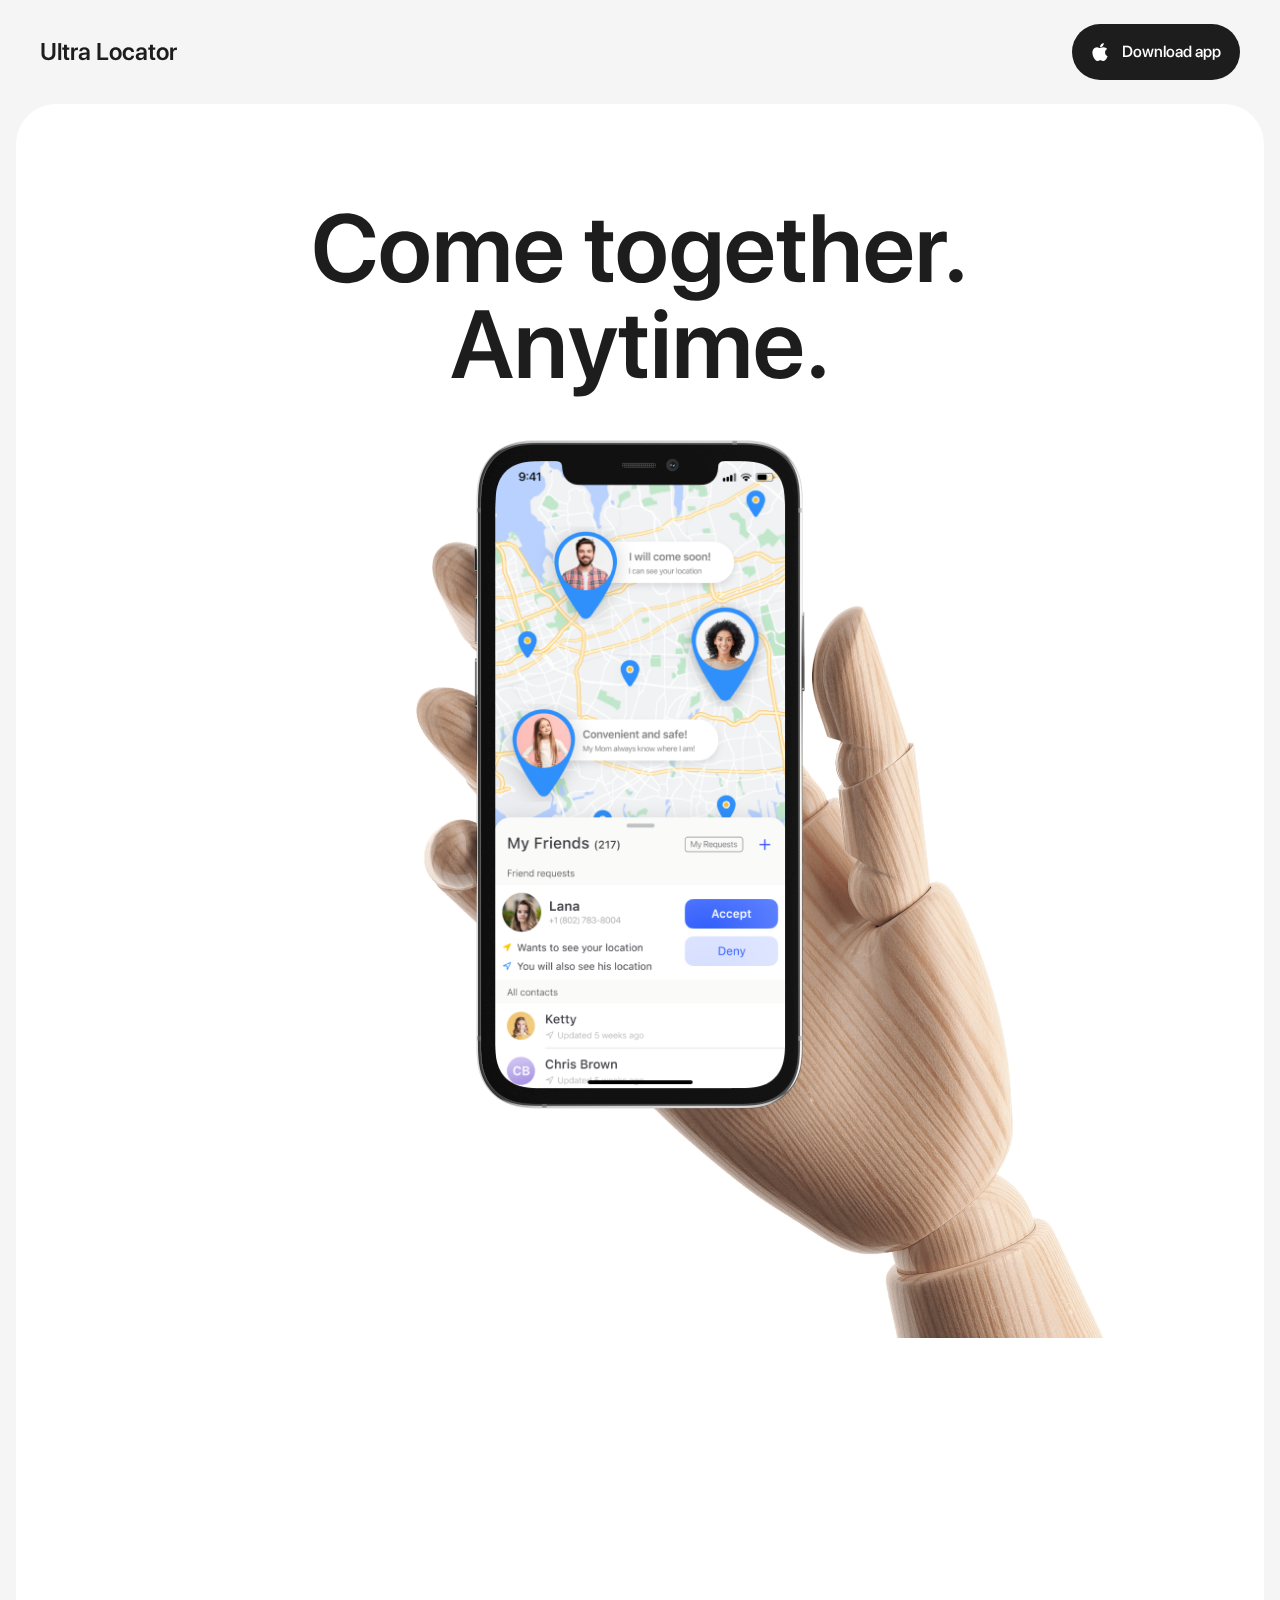
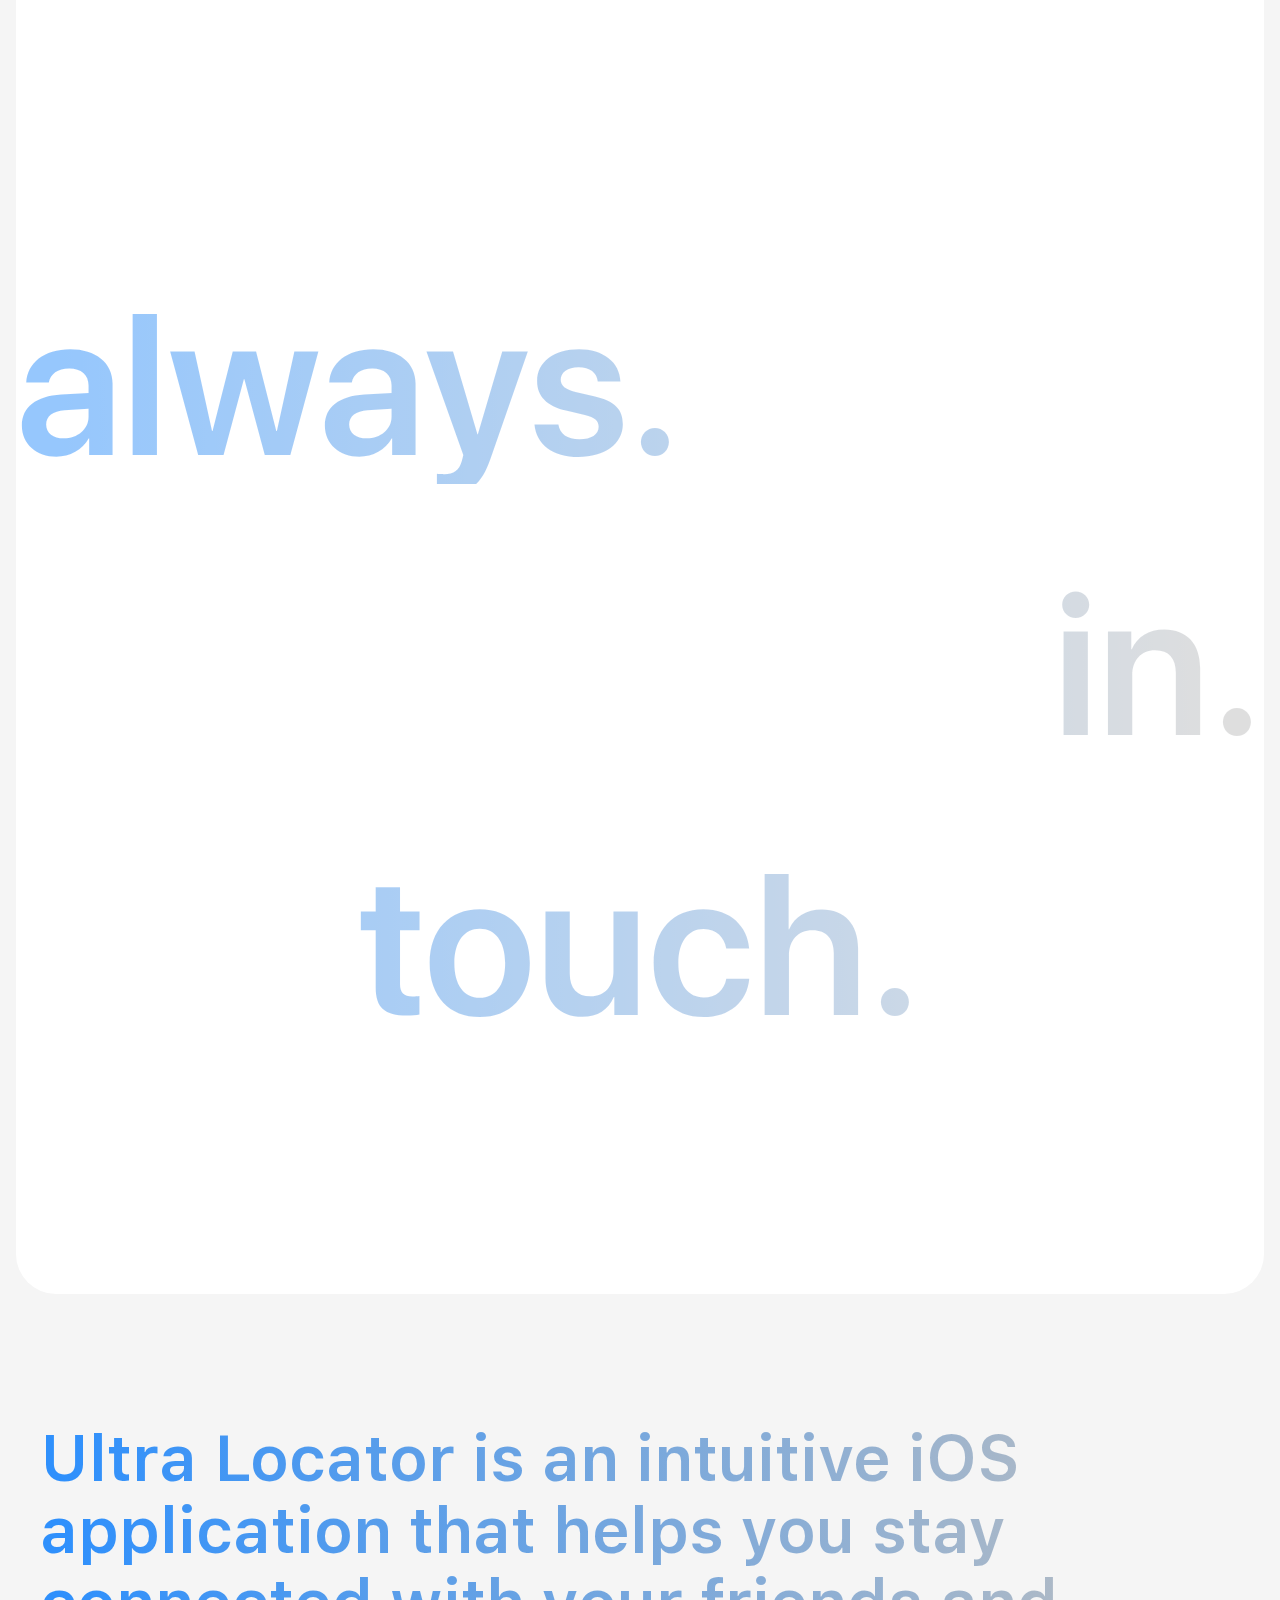
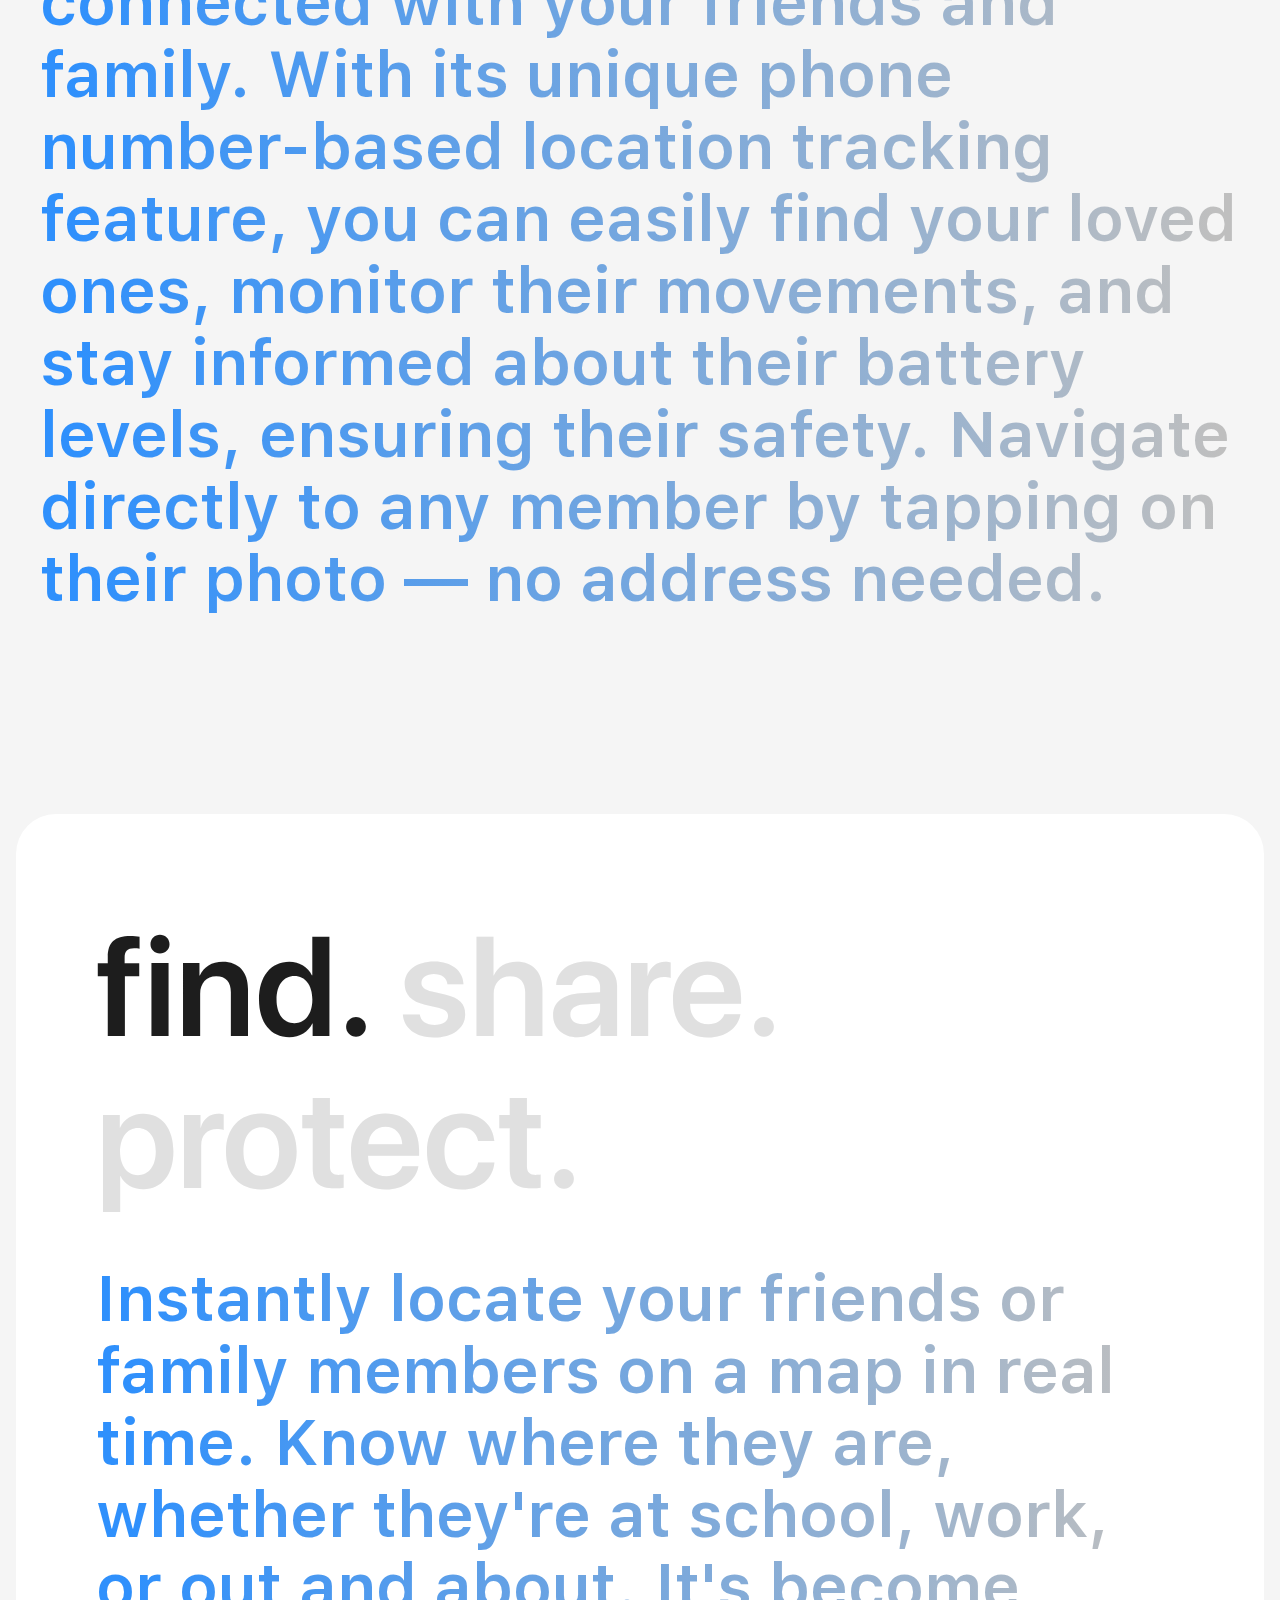
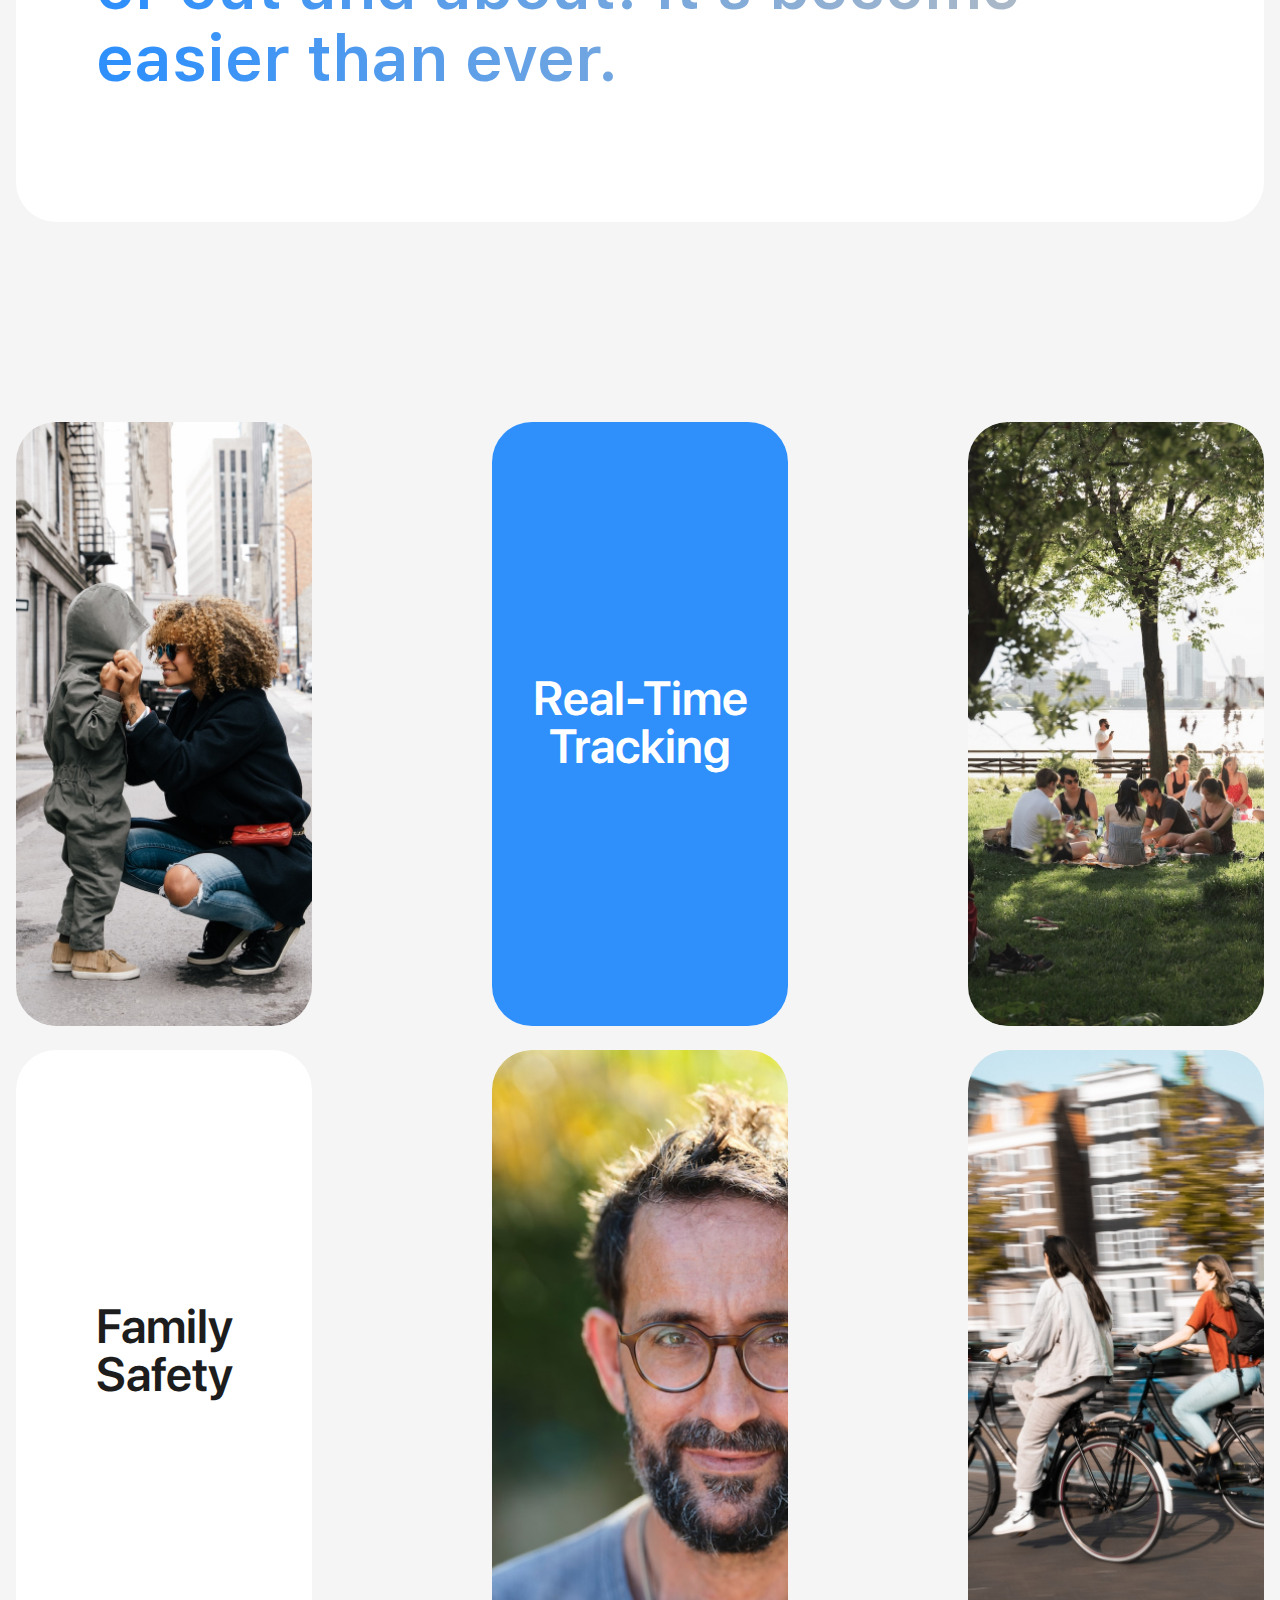
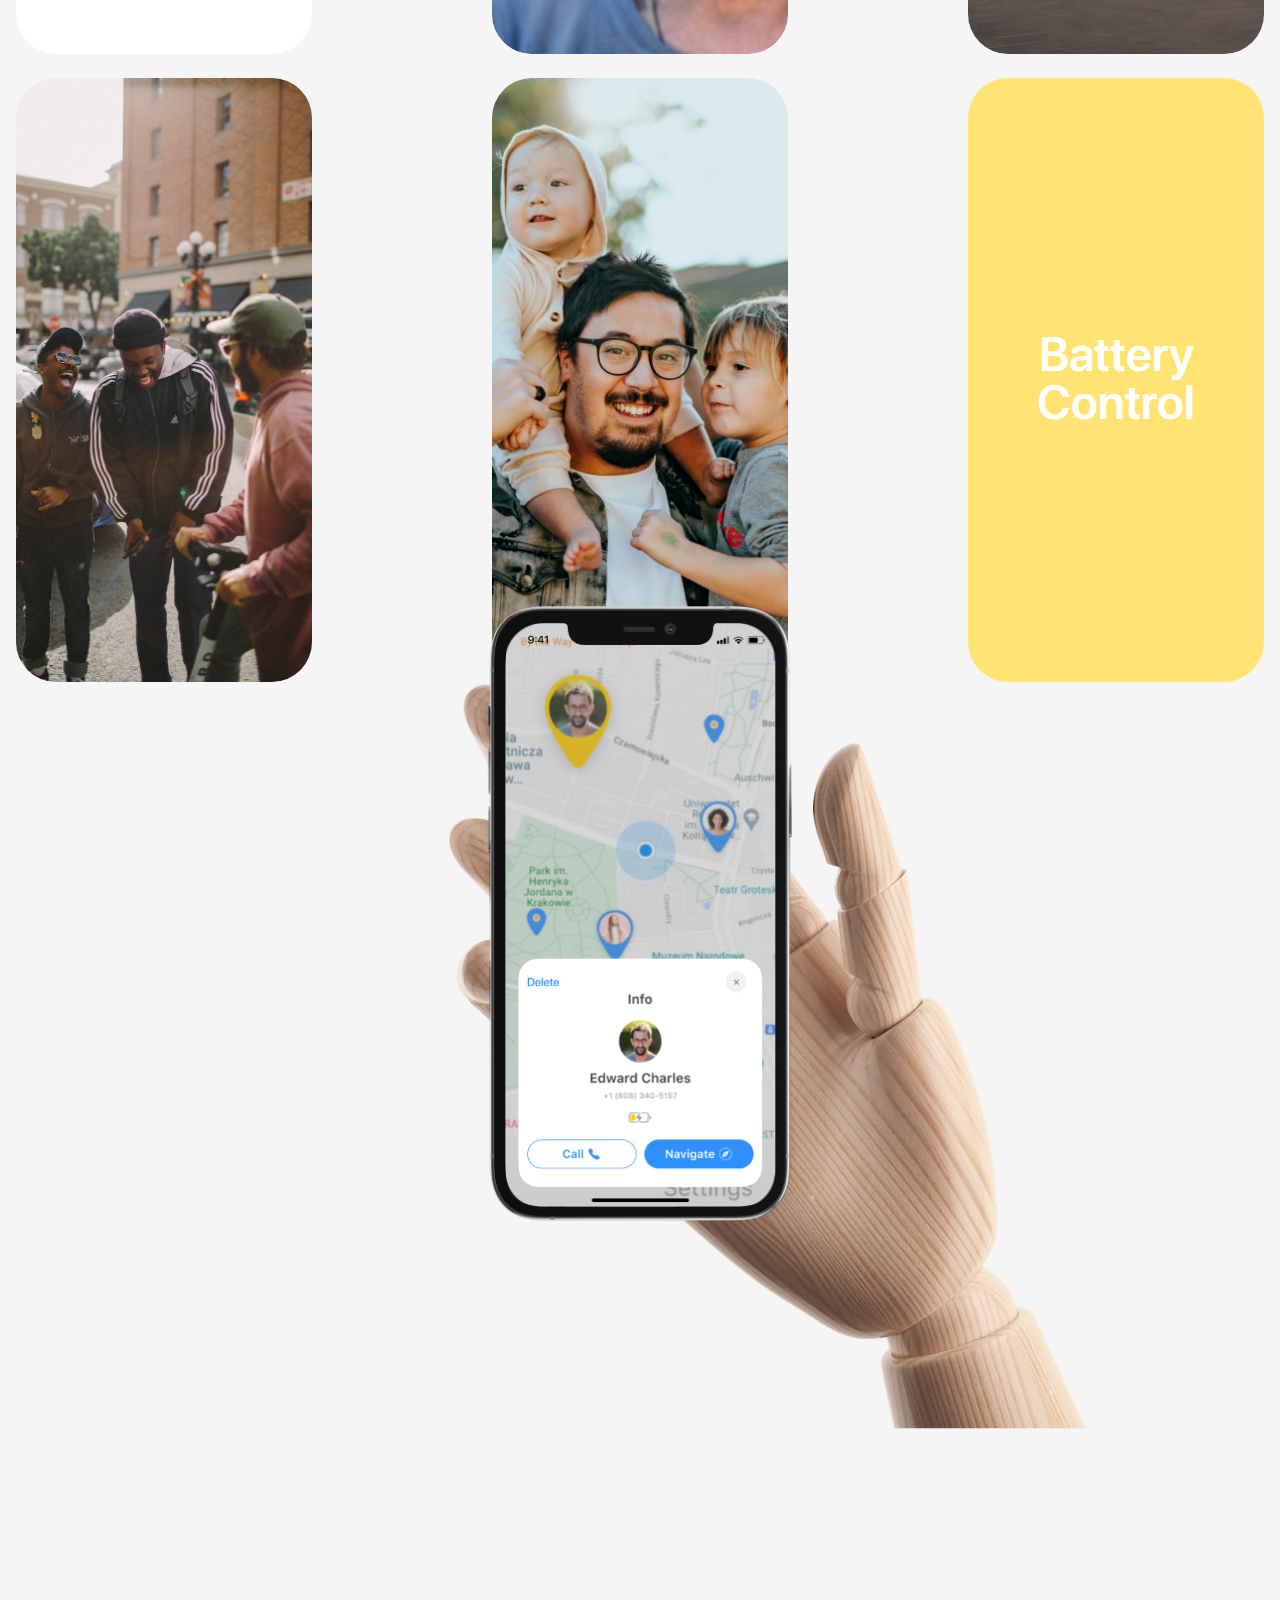
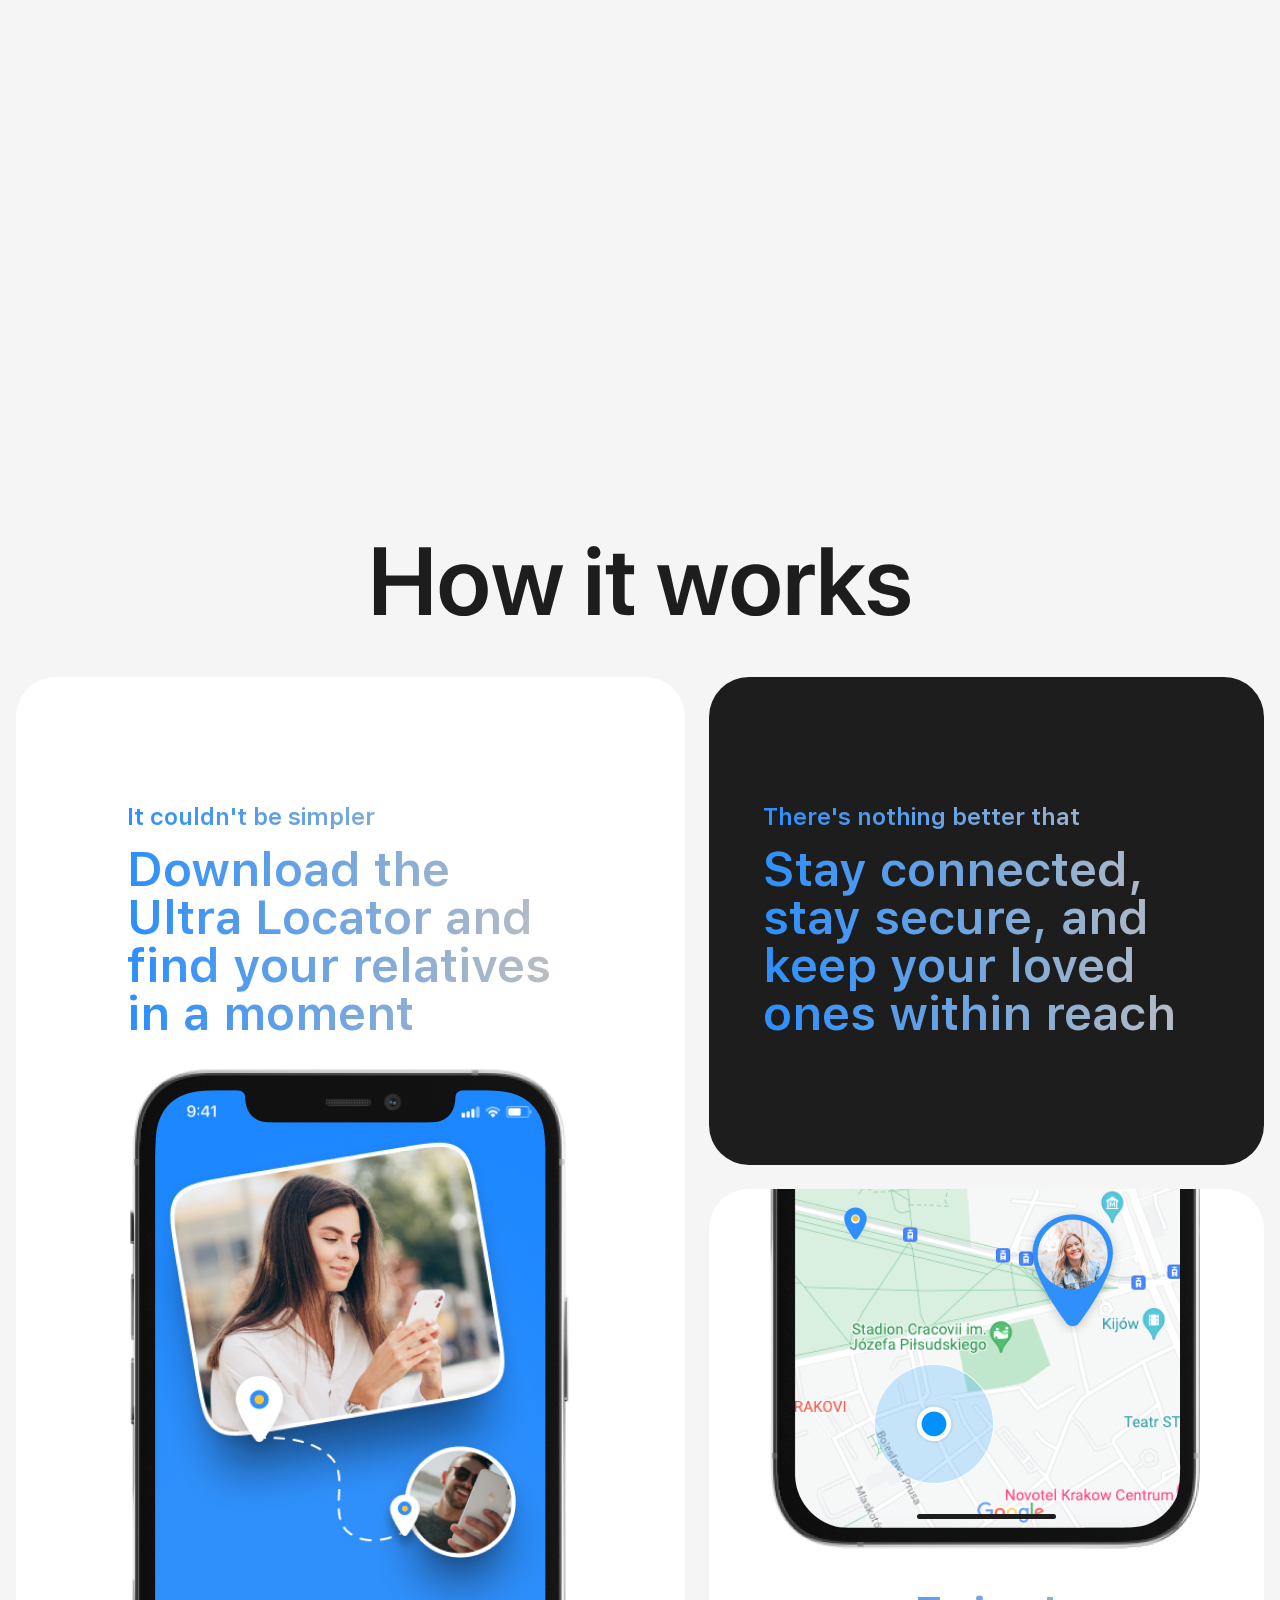
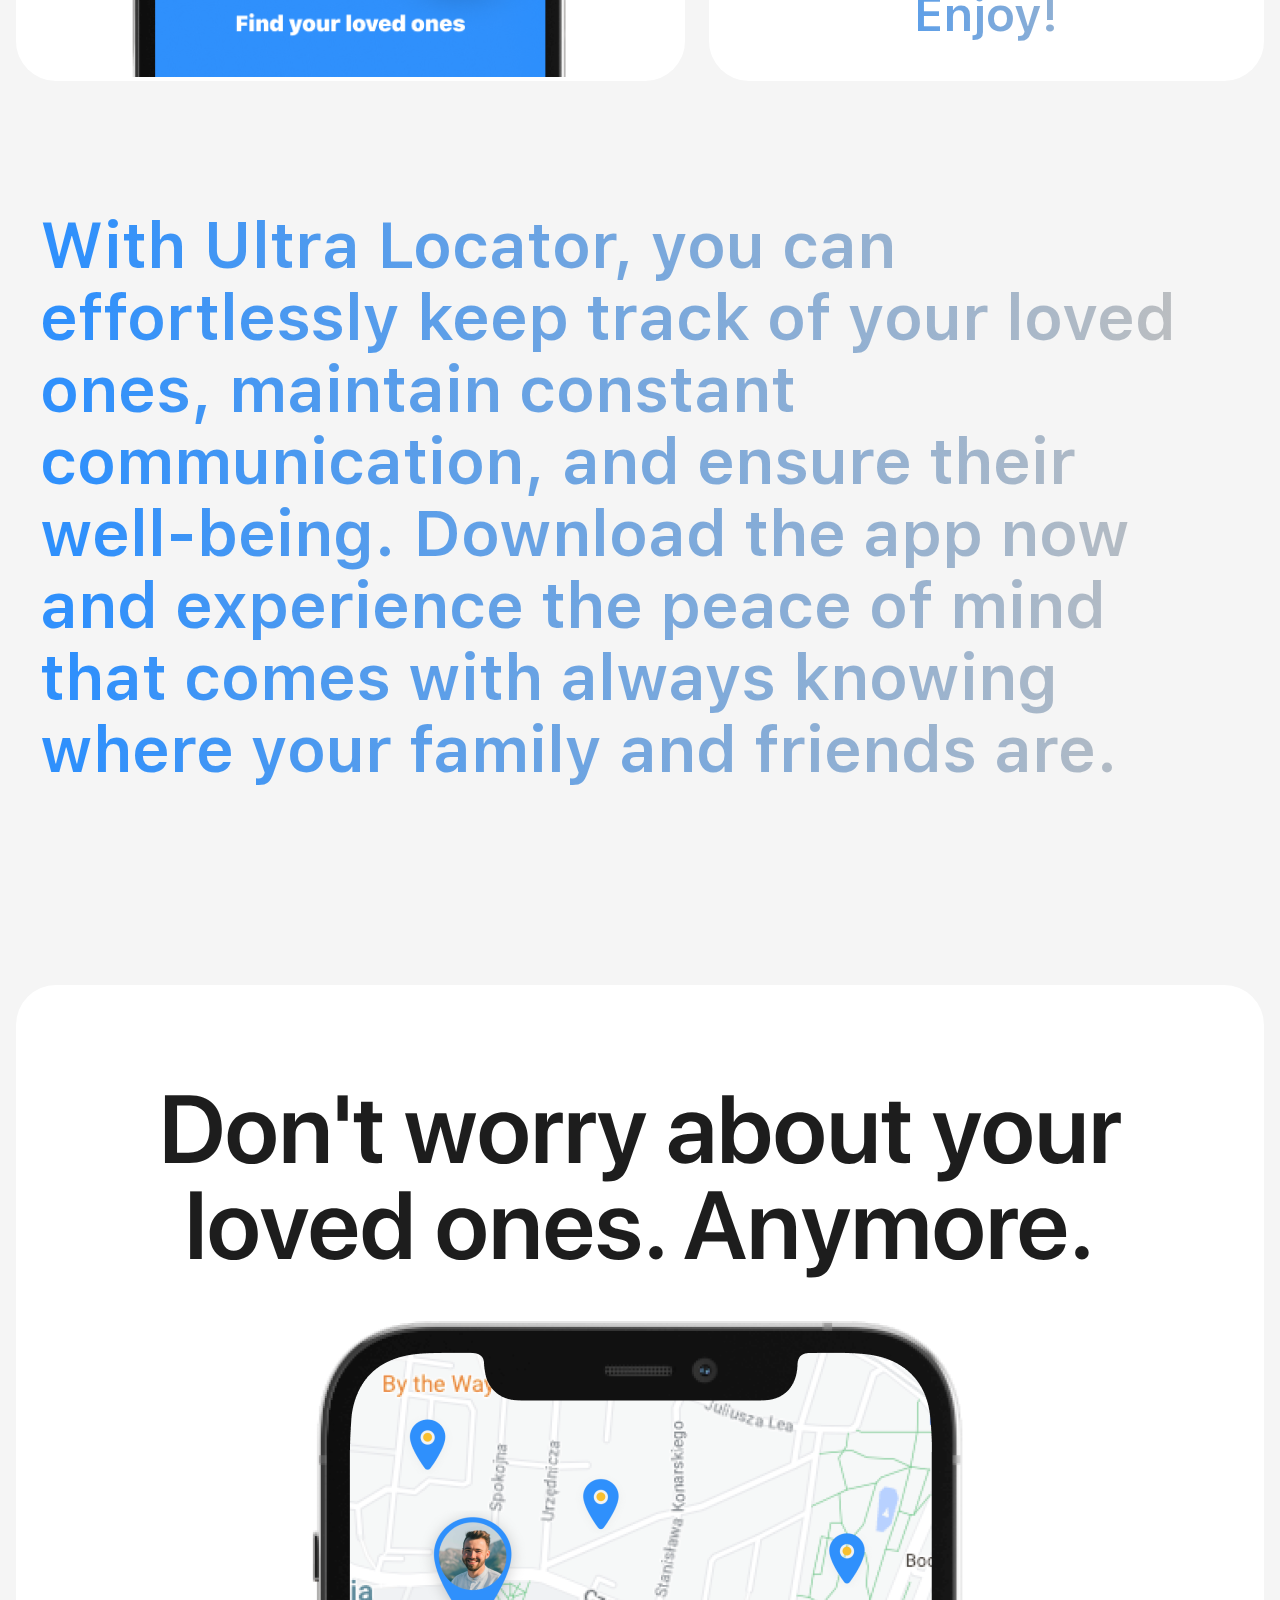
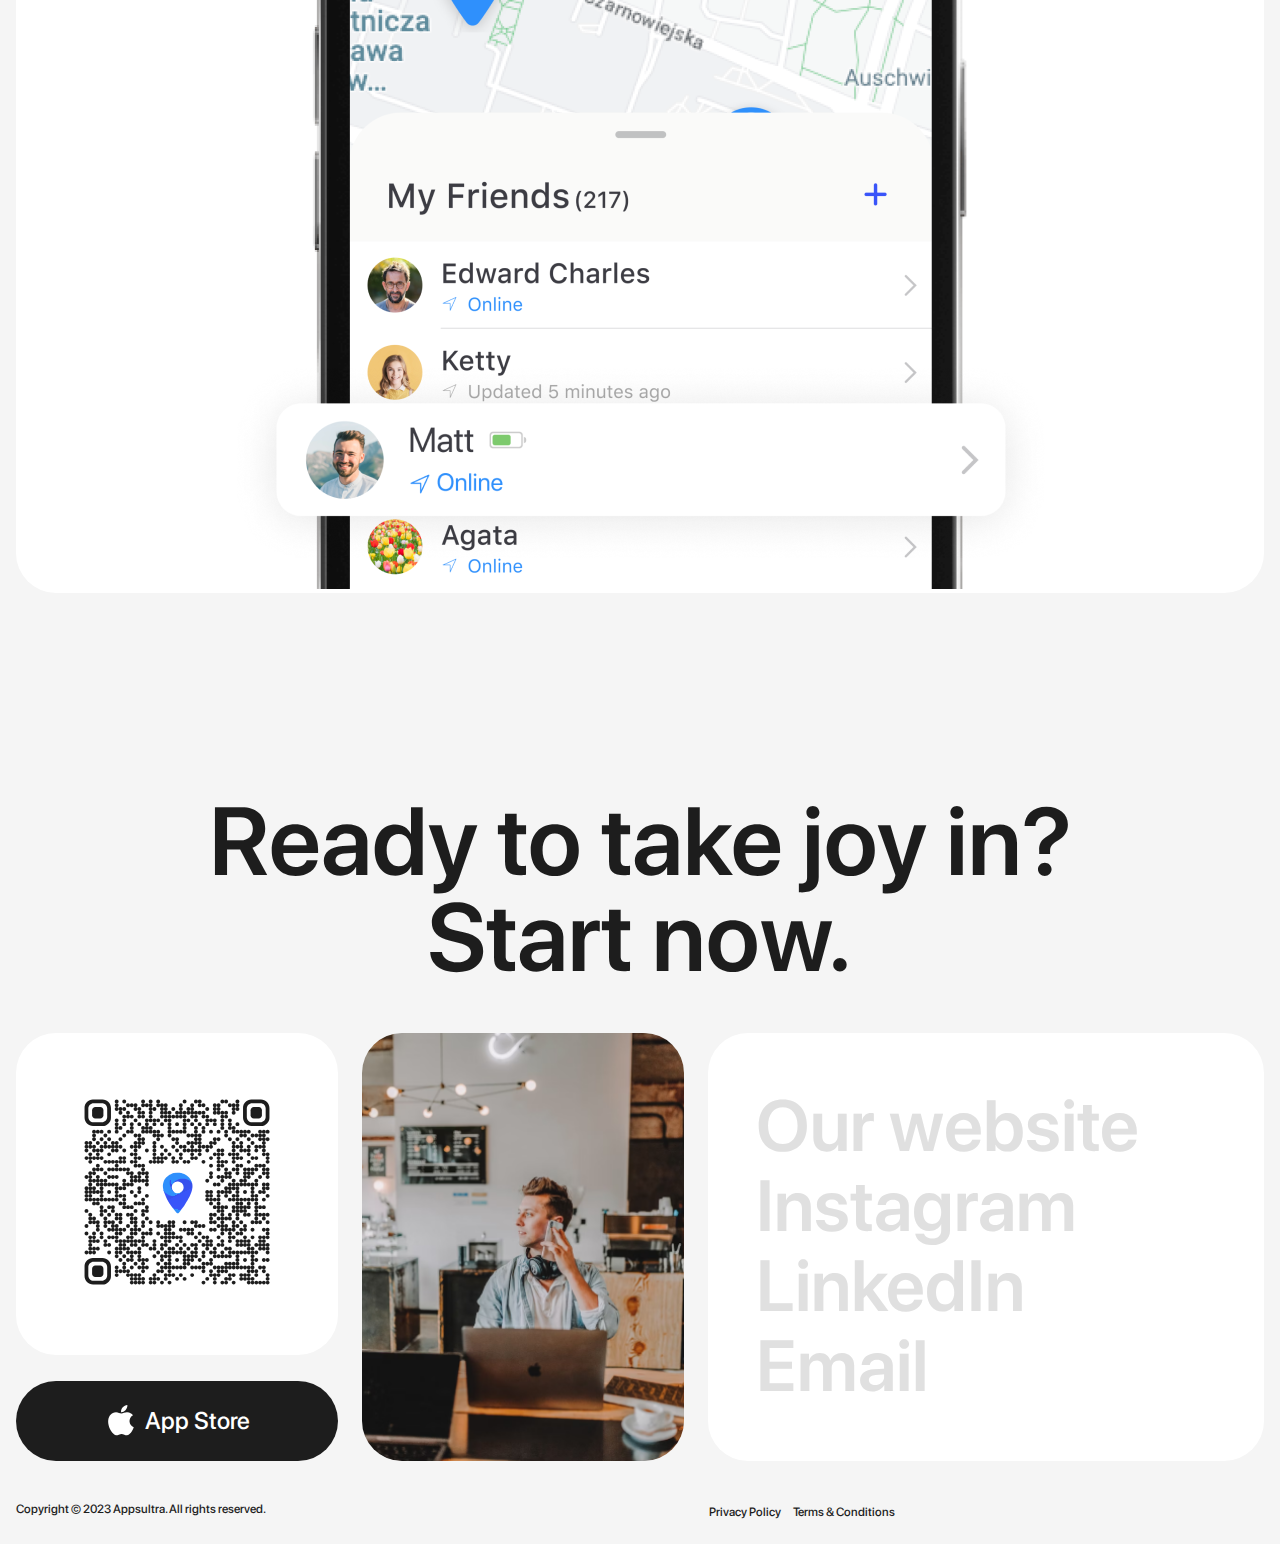
==== index.html @ 6da1906d "feat: add mobile adaptive" ====
<!DOCTYPE html>
<html lang="en">
<head>
    <meta charset="UTF-8">
    <meta http-equiv="X-UA-Compatible" content="IE=edge">
    <meta name="viewport" content="width=device-width, initial-scale=1.0">
    <link rel="icon" href="assets/images/QR-code_location.png">
    <link rel="stylesheet" href="style/fonts.css">
    <link rel="stylesheet" href="style/main/style.css">
    <title>Ultra Locator</title>
</head>
<body>
    <header class="header">
        <div class="container">
            <div class="header-wrapper">
                <a href="#" class="header__logo">Ultra Locator</a>
                <a href="#footer-block" class="header__button-download button">
                    <div class="button__content-wrapper">
                        <svg class="button__apple-icon" width="16" height="19" viewBox="0 0 16 19" fill="none" xmlns="http://www.w3.org/2000/svg">
                            <path d="M13.0499 17.28C12.0699 18.23 10.9999 18.08 9.96992 17.63C8.87992 17.17 7.87992 17.15 6.72992 17.63C5.28992 18.25 4.52992 18.07 3.66992 17.28C-1.21008 12.25 -0.49008 4.59 5.04992 4.31C6.39992 4.38 7.33992 5.05 8.12992 5.11C9.30992 4.87 10.4399 4.18 11.6999 4.27C13.2099 4.39 14.3499 4.99 15.0999 6.07C11.9799 7.94 12.7199 12.05 15.5799 13.2C15.0099 14.7 14.2699 16.19 13.0399 17.29L13.0499 17.28ZM8.02992 4.25C7.87992 2.02 9.68992 0.18 11.7699 0C12.0599 2.58 9.42992 4.5 8.02992 4.25Z" fill="white"/>
                        </svg>
                        <p class="button__text">Download app</p>
                    </div>
                </a>
            </div>
        </div>
    </header>
    <main class="main-block">
        <section class="promo">
            <div class="container">
                <div class="promo__wrapper">
                    <h1 class="promo__title">Come together. Anytime.</h1>
                    <div class="promo__hand-wrapper">
                        <div class="hand-wrapper">
                            <img src="assets/images/promo/hand-promo.png" alt="Hand image" class="promo__hand">
                        </div>
                        <div class="phone-wrapper">
                            <div class="iPhone-wrapper">
                                <img src="assets/images/promo/hand-phone.png" alt="Phone image" class="phone-image">
                            </div>
                            <div class="map-wrapper">
                                <img src="assets/images/promo/promo-map.png" alt="Map image" class="map-image">
                            </div>
                        </div>
                    </div>
                    <p class="promo__text text-first">always.</p>
                    <p class="promo__text text-second">in.</p>
                    <p class="promo__text text-third">touch.</p>
                </div>
            </div>
        </section>
        <section class="about">
            <div class="container">
                <h2 class="about__text">Ultra Locator is an intuitive iOS application that helps you stay connected with your friends and family. With its unique phone number-based location tracking feature, you can easily find your loved ones, monitor their movements, and stay informed about their battery levels, ensuring their safety. Navigate directly to any member by tapping on their photo — no address needed.</h2>
            </div>
        </section>
        <section class="advantages">
            <div class="container">
                <div class="advantage__wrapper">
                    <div class="advantage__titles-wrapper">
                        <h2 class="advantage__title advantage__title-active advantage__title-find">
                            find.
                        </h2>
                        <h2 class="advantage__title advantage__title-share">
                            share.
                        </h2>
                        <h2 class="advantage__title advantage__title-protect">
                            protect.
                        </h2>
                    </div>
                    <p class="advantage__text advantage__text-find">
                        Instantly locate your friends or family members on a map in real time. Know where they are, whether they're at school, work, or out and about. It's become easier than ever.
                    </p>
                    <p class="advantage__text advantage__text-share advantage__text-inactive">
                        Ultra Locator provides a reliable connection between you and your loved ones. It's a great way to maintain communication and feel closer to each other.
                    </p>
                    <p class="advantage__text advantage__text-protect advantage__text-inactive">
                        You no longer have to worry about the safety of your loved ones. You will always know where your children, elderly parents or close friends are. In just a few simple steps, you give yourself and your family peace of mind.
                    </p>
                </div>
            </div>
        </section>
        <section class="examples">
            <div class="examples__items">
                <div class="examples__wrapper">
                    <div class="examples__wrapper-image">
                        <img src="assets/images/examples/image-01.jpg" alt="Example image" class="example-image">
                    </div>
                    <h3 class="example__text-item item-tracking">Real-Time Tracking</h3>
                    <div class="examples__wrapper-image">
                        <img src="assets/images/examples/image-02.jpg" alt="Example image" class="example-image">
                    </div>
                    <h3 class="example__text-item item-safety">Family Safety</h3>
                    <div class="examples__wrapper-image">
                        <img src="assets/images/examples/image-03.jpg" alt="Example image" class="example-image">
                    </div>
                    <div class="examples__wrapper-image hidden-item">
                        <img src="assets/images/examples/image-04.jpg" alt="Example image" class="example-image">
                    </div>
                    <div class="examples__wrapper-image hidden-item">
                        <img src="assets/images/examples/image-05.jpg" alt="Example image" class="example-image">
                    </div>
                    <p class="example__text-item item-map example__text-item__empty hidden-item"></p>
                    <div class="examples__wrapper-image hidden-item">
                        <img src="assets/images/examples/image-06.jpg" alt="Example image" class="example-image">
                    </div>
                    <h3 class="example__text-item item-battery hidden-item">Battery Control</h3>
                </div>
            </div>
            <div class="example__sticky-wrapper">
                <div class="example__hand-wrapper">
                    <div class="hand-wrapper example__hand">
                        <img src="assets/images/examples/Hand.png" alt="Example hand" class="example__hand-image">
                    </div>
                    <div class="phone-wrapper">
                        <div class="iPhone-wrapper">
                            <img src="assets/images/examples/iPhone-12.png" alt="Example phone" class="phone-image">
                        </div>
                        <div class="map-wrapper example__map-wrapper">
                            <img src="assets/images/examples/map.png" alt="Example map" class="map-image">
                        </div>
                    </div>
                </div>
            </div>
        </section>
        <section class="explanations">
            <div class="container">
                <h2 class="explanations__title block__title">
                    How it works
                </h2>
                <div class="explanations__wrapper">
                    <div class="explanation__download-item">
                        <div class="explanation__text-wrapper download__text-wrapper">
                            <p class="explanation__subtitle">It couldn't be simpler</p>
                            <p class="explanation__text">Download the Ultra Locator and find your relatives in a moment</p>
                        </div>
                        <div class="phone-wrapper">
                            <div class="explanation__iPhone-wrapper">
                                <img src="assets/images/explanations/iPhone-12.png" alt="Explanation phone" class="explanation-phone">
                            </div>
                            <div class="explanation__profile-wrapper">
                                <img src="assets/images/explanations/screen.png" alt="Explanation image" class="explanation-map">
                            </div>
                        </div>
                    </div>
                    <div class="explanation__wrapper-items">
                        <div class="explanation__connect-item">
                            <div class="explanation__text-wrapper">
                                <p class="explanation__subtitle">There's nothing better that</p>
                                <p class="explanation__text">Stay connected, stay secure, and keep your loved ones within reach</p>
                            </div>
                        </div>
                        <div class="explanation__enjoy-item">
                            <div class="phone-wrapper phone-wrapper__enjoy">
                                <div class="explanation__iPhone-wrapper-enjoy">
                                    <img src="assets/images/explanations/iPhone-12_enjoy.png" alt="Explanation phone" class="explanation-phone">
                                </div>
                                <div class="explanation__map-wrapper">
                                    <img src="assets/images/explanations/map.png" alt="Explanation image" class="explanation-map__enjoy">
                                </div>
                                <div class="home-line"></div>
                            </div>
                            <p class="explanation__text explanation__text-enjoy">Enjoy!</p>
                        </div>
                    </div>
                </div>
                <p class="about__text">
                    With Ultra Locator, you can effortlessly keep track of your loved ones, maintain constant communication, and ensure their well-being. Download the app now and experience the peace of mind that comes with always knowing where your family and friends are.
                </p>
            </div>
        </section>
        <section class="dont-worry">
            <div class="container">
                <div class="dont-worry__wrapper">
                    <h2 class="dont-worry__title block__title">
                        Don't worry about your loved ones. Anymore.
                    </h2>
                    <div class="phone-wrapper">
                        <div class="dont-worry__iPhone-wrapper">
                            <img src="assets/images/don't-worry/iPhone-12.png" alt="Phone image" class="explanation-phone">
                        </div>
                        <div class="dont-worry__map-wrapper">
                            <img src="assets/images/don't-worry/map.png" alt="Map image" class="explanation-map">
                        </div>
                        <div class="dont-worry__profile-wrapper">
                            <img src="assets/images/don't-worry/profile.png" alt="Profile image" class="dont-worry__map">
                        </div>
                    </div>
                </div>
            </div>
        </section>
    </main>
    <footer class="footer" id="footer-block">
        <section class="join-us">
            <div class="container">
                <h2 class="join-us__title block__title">
                    Ready to take joy in? Start now.
                </h2>
                <div class="join-us__wrapper">
                    <div class="join-us__app-link">
                        <div class="join-us__QR-wrapper">
                            <div class="image__QR-wrapper">
                                <svg class="QR-code" width="200" height="200" viewBox="0 0 200 200" fill="none" xmlns="http://www.w3.org/2000/svg">
                                    <g clip-path="url(#clip0_2403_46773)">
                                    <path d="M200 0H0V200H200V0Z" fill="white"/>
                                    <mask id="mask0_2403_46773" style="mask-type:luminance" maskUnits="userSpaceOnUse" x="7" y="7" width="186" height="186">
                                    <path d="M39.6792 11.4342C40.7525 11.4342 41.6226 10.5641 41.6226 9.49076C41.6226 8.41745 40.7525 7.54736 39.6792 7.54736C38.6059 7.54736 37.7358 8.41745 37.7358 9.49076C37.7358 10.5641 38.6059 11.4342 39.6792 11.4342Z" fill="white"/>
                                    <path d="M47.2264 11.4342C48.2997 11.4342 49.1698 10.5641 49.1698 9.49076C49.1698 8.41745 48.2997 7.54736 47.2264 7.54736C46.153 7.54736 45.283 8.41745 45.283 9.49076C45.283 10.5641 46.153 11.4342 47.2264 11.4342Z" fill="white"/>
                                    <path d="M66.0943 11.4342C67.1676 11.4342 68.0377 10.5641 68.0377 9.49076C68.0377 8.41745 67.1676 7.54736 66.0943 7.54736C65.021 7.54736 64.1509 8.41745 64.1509 9.49076C64.1509 10.5641 65.021 11.4342 66.0943 11.4342Z" fill="white"/>
                                    <path d="M73.6415 11.4342C74.7148 11.4342 75.5849 10.5641 75.5849 9.49076C75.5849 8.41745 74.7148 7.54736 73.6415 7.54736C72.5682 7.54736 71.6981 8.41745 71.6981 9.49076C71.6981 10.5641 72.5682 11.4342 73.6415 11.4342Z" fill="white"/>
                                    <path d="M81.1886 11.4342C82.2619 11.4342 83.132 10.5641 83.132 9.49076C83.132 8.41745 82.2619 7.54736 81.1886 7.54736C80.1153 7.54736 79.2452 8.41745 79.2452 9.49076C79.2452 10.5641 80.1153 11.4342 81.1886 11.4342Z" fill="white"/>
                                    <path d="M107.604 11.4342C108.677 11.4342 109.547 10.5641 109.547 9.49076C109.547 8.41745 108.677 7.54736 107.604 7.54736C106.53 7.54736 105.66 8.41745 105.66 9.49076C105.66 10.5641 106.53 11.4342 107.604 11.4342Z" fill="white"/>
                                    <path d="M118.924 11.4342C119.998 11.4342 120.868 10.5641 120.868 9.49076C120.868 8.41745 119.998 7.54736 118.924 7.54736C117.851 7.54736 116.981 8.41745 116.981 9.49076C116.981 10.5641 117.851 11.4342 118.924 11.4342Z" fill="white"/>
                                    <path d="M122.698 11.4342C123.771 11.4342 124.641 10.5641 124.641 9.49076C124.641 8.41745 123.771 7.54736 122.698 7.54736C121.625 7.54736 120.755 8.41745 120.755 9.49076C120.755 10.5641 121.625 11.4342 122.698 11.4342Z" fill="white"/>
                                    <path d="M145.34 11.4342C146.413 11.4342 147.283 10.5641 147.283 9.49076C147.283 8.41745 146.413 7.54736 145.34 7.54736C144.266 7.54736 143.396 8.41745 143.396 9.49076C143.396 10.5641 144.266 11.4342 145.34 11.4342Z" fill="white"/>
                                    <path d="M149.113 11.4342C150.187 11.4342 151.057 10.5641 151.057 9.49076C151.057 8.41745 150.187 7.54736 149.113 7.54736C148.04 7.54736 147.17 8.41745 147.17 9.49076C147.17 10.5641 148.04 11.4342 149.113 11.4342Z" fill="white"/>
                                    <path d="M160.434 11.4342C161.507 11.4342 162.377 10.5641 162.377 9.49076C162.377 8.41745 161.507 7.54736 160.434 7.54736C159.361 7.54736 158.49 8.41745 158.49 9.49076C158.49 10.5641 159.361 11.4342 160.434 11.4342Z" fill="white"/>
                                    <path d="M39.6792 15.2076C40.7525 15.2076 41.6226 14.3375 41.6226 13.2642C41.6226 12.1909 40.7525 11.3208 39.6792 11.3208C38.6059 11.3208 37.7358 12.1909 37.7358 13.2642C37.7358 14.3375 38.6059 15.2076 39.6792 15.2076Z" fill="white"/>
                                    <path d="M50.9999 15.2076C52.0732 15.2076 52.9433 14.3375 52.9433 13.2642C52.9433 12.1909 52.0732 11.3208 50.9999 11.3208C49.9266 11.3208 49.0565 12.1909 49.0565 13.2642C49.0565 14.3375 49.9266 15.2076 50.9999 15.2076Z" fill="white"/>
                                    <path d="M54.7736 15.2076C55.8469 15.2076 56.717 14.3375 56.717 13.2642C56.717 12.1909 55.8469 11.3208 54.7736 11.3208C53.7003 11.3208 52.8302 12.1909 52.8302 13.2642C52.8302 14.3375 53.7003 15.2076 54.7736 15.2076Z" fill="white"/>
                                    <path d="M58.5472 15.2076C59.6205 15.2076 60.4906 14.3375 60.4906 13.2642C60.4906 12.1909 59.6205 11.3208 58.5472 11.3208C57.4738 11.3208 56.6038 12.1909 56.6038 13.2642C56.6038 14.3375 57.4738 15.2076 58.5472 15.2076Z" fill="white"/>
                                    <path d="M66.0943 15.2076C67.1676 15.2076 68.0377 14.3375 68.0377 13.2642C68.0377 12.1909 67.1676 11.3208 66.0943 11.3208C65.021 11.3208 64.1509 12.1909 64.1509 13.2642C64.1509 14.3375 65.021 15.2076 66.0943 15.2076Z" fill="white"/>
                                    <path d="M69.8678 15.2076C70.9411 15.2076 71.8112 14.3375 71.8112 13.2642C71.8112 12.1909 70.9411 11.3208 69.8678 11.3208C68.7945 11.3208 67.9244 12.1909 67.9244 13.2642C67.9244 14.3375 68.7945 15.2076 69.8678 15.2076Z" fill="white"/>
                                    <path d="M73.6415 15.2076C74.7148 15.2076 75.5849 14.3375 75.5849 13.2642C75.5849 12.1909 74.7148 11.3208 73.6415 11.3208C72.5682 11.3208 71.6981 12.1909 71.6981 13.2642C71.6981 14.3375 72.5682 15.2076 73.6415 15.2076Z" fill="white"/>
                                    <path d="M81.1886 15.2076C82.2619 15.2076 83.132 14.3375 83.132 13.2642C83.132 12.1909 82.2619 11.3208 81.1886 11.3208C80.1153 11.3208 79.2452 12.1909 79.2452 13.2642C79.2452 14.3375 80.1153 15.2076 81.1886 15.2076Z" fill="white"/>
                                    <path d="M84.9622 15.2076C86.0355 15.2076 86.9056 14.3375 86.9056 13.2642C86.9056 12.1909 86.0355 11.3208 84.9622 11.3208C83.8889 11.3208 83.0188 12.1909 83.0188 13.2642C83.0188 14.3375 83.8889 15.2076 84.9622 15.2076Z" fill="white"/>
                                    <path d="M88.7358 15.2076C89.8091 15.2076 90.6792 14.3375 90.6792 13.2642C90.6792 12.1909 89.8091 11.3208 88.7358 11.3208C87.6624 11.3208 86.7924 12.1909 86.7924 13.2642C86.7924 14.3375 87.6624 15.2076 88.7358 15.2076Z" fill="white"/>
                                    <path d="M103.83 15.2076C104.903 15.2076 105.774 14.3375 105.774 13.2642C105.774 12.1909 104.903 11.3208 103.83 11.3208C102.757 11.3208 101.887 12.1909 101.887 13.2642C101.887 14.3375 102.757 15.2076 103.83 15.2076Z" fill="white"/>
                                    <path d="M115.151 15.2076C116.224 15.2076 117.094 14.3375 117.094 13.2642C117.094 12.1909 116.224 11.3208 115.151 11.3208C114.078 11.3208 113.208 12.1909 113.208 13.2642C113.208 14.3375 114.078 15.2076 115.151 15.2076Z" fill="white"/>
                                    <path d="M122.698 15.2076C123.771 15.2076 124.641 14.3375 124.641 13.2642C124.641 12.1909 123.771 11.3208 122.698 11.3208C121.625 11.3208 120.755 12.1909 120.755 13.2642C120.755 14.3375 121.625 15.2076 122.698 15.2076Z" fill="white"/>
                                    <path d="M126.472 15.2076C127.545 15.2076 128.415 14.3375 128.415 13.2642C128.415 12.1909 127.545 11.3208 126.472 11.3208C125.398 11.3208 124.528 12.1909 124.528 13.2642C124.528 14.3375 125.398 15.2076 126.472 15.2076Z" fill="white"/>
                                    <path d="M137.792 15.2076C138.866 15.2076 139.736 14.3375 139.736 13.2642C139.736 12.1909 138.866 11.3208 137.792 11.3208C136.719 11.3208 135.849 12.1909 135.849 13.2642C135.849 14.3375 136.719 15.2076 137.792 15.2076Z" fill="white"/>
                                    <path d="M141.566 15.2076C142.639 15.2076 143.509 14.3375 143.509 13.2642C143.509 12.1909 142.639 11.3208 141.566 11.3208C140.493 11.3208 139.623 12.1909 139.623 13.2642C139.623 14.3375 140.493 15.2076 141.566 15.2076Z" fill="white"/>
                                    <path d="M152.887 15.2076C153.96 15.2076 154.83 14.3375 154.83 13.2642C154.83 12.1909 153.96 11.3208 152.887 11.3208C151.813 11.3208 150.943 12.1909 150.943 13.2642C150.943 14.3375 151.813 15.2076 152.887 15.2076Z" fill="white"/>
                                    <path d="M156.66 15.2076C157.734 15.2076 158.604 14.3375 158.604 13.2642C158.604 12.1909 157.734 11.3208 156.66 11.3208C155.587 11.3208 154.717 12.1909 154.717 13.2642C154.717 14.3375 155.587 15.2076 156.66 15.2076Z" fill="white"/>
                                    <path d="M160.434 15.2076C161.507 15.2076 162.377 14.3375 162.377 13.2642C162.377 12.1909 161.507 11.3208 160.434 11.3208C159.361 11.3208 158.49 12.1909 158.49 13.2642C158.49 14.3375 159.361 15.2076 160.434 15.2076Z" fill="white"/>
                                    <path d="M39.6792 18.9815C40.7525 18.9815 41.6226 18.1114 41.6226 17.0381C41.6226 15.9648 40.7525 15.0947 39.6792 15.0947C38.6059 15.0947 37.7358 15.9648 37.7358 17.0381C37.7358 18.1114 38.6059 18.9815 39.6792 18.9815Z" fill="white"/>
                                    <path d="M43.4528 18.9815C44.5261 18.9815 45.3962 18.1114 45.3962 17.0381C45.3962 15.9648 44.5261 15.0947 43.4528 15.0947C42.3795 15.0947 41.5094 15.9648 41.5094 17.0381C41.5094 18.1114 42.3795 18.9815 43.4528 18.9815Z" fill="white"/>
                                    <path d="M47.2264 18.9815C48.2997 18.9815 49.1698 18.1114 49.1698 17.0381C49.1698 15.9648 48.2997 15.0947 47.2264 15.0947C46.153 15.0947 45.283 15.9648 45.283 17.0381C45.283 18.1114 46.153 18.9815 47.2264 18.9815Z" fill="white"/>
                                    <path d="M58.5472 18.9815C59.6205 18.9815 60.4906 18.1114 60.4906 17.0381C60.4906 15.9648 59.6205 15.0947 58.5472 15.0947C57.4738 15.0947 56.6038 15.9648 56.6038 17.0381C56.6038 18.1114 57.4738 18.9815 58.5472 18.9815Z" fill="white"/>
                                    <path d="M62.3207 18.9815C63.394 18.9815 64.2641 18.1114 64.2641 17.0381C64.2641 15.9648 63.394 15.0947 62.3207 15.0947C61.2474 15.0947 60.3773 15.9648 60.3773 17.0381C60.3773 18.1114 61.2474 18.9815 62.3207 18.9815Z" fill="white"/>
                                    <path d="M73.6415 18.9815C74.7148 18.9815 75.5849 18.1114 75.5849 17.0381C75.5849 15.9648 74.7148 15.0947 73.6415 15.0947C72.5682 15.0947 71.6981 15.9648 71.6981 17.0381C71.6981 18.1114 72.5682 18.9815 73.6415 18.9815Z" fill="white"/>
                                    <path d="M77.4151 18.9815C78.4884 18.9815 79.3585 18.1114 79.3585 17.0381C79.3585 15.9648 78.4884 15.0947 77.4151 15.0947C76.3418 15.0947 75.4717 15.9648 75.4717 17.0381C75.4717 18.1114 76.3418 18.9815 77.4151 18.9815Z" fill="white"/>
                                    <path d="M84.9622 18.9815C86.0355 18.9815 86.9056 18.1114 86.9056 17.0381C86.9056 15.9648 86.0355 15.0947 84.9622 15.0947C83.8889 15.0947 83.0188 15.9648 83.0188 17.0381C83.0188 18.1114 83.8889 18.9815 84.9622 18.9815Z" fill="white"/>
                                    <path d="M88.7358 18.9815C89.8091 18.9815 90.6792 18.1114 90.6792 17.0381C90.6792 15.9648 89.8091 15.0947 88.7358 15.0947C87.6624 15.0947 86.7924 15.9648 86.7924 17.0381C86.7924 18.1114 87.6624 18.9815 88.7358 18.9815Z" fill="white"/>
                                    <path d="M96.283 18.9815C97.3563 18.9815 98.2264 18.1114 98.2264 17.0381C98.2264 15.9648 97.3563 15.0947 96.283 15.0947C95.2097 15.0947 94.3396 15.9648 94.3396 17.0381C94.3396 18.1114 95.2097 18.9815 96.283 18.9815Z" fill="white"/>
                                    <path d="M103.83 18.9815C104.903 18.9815 105.774 18.1114 105.774 17.0381C105.774 15.9648 104.903 15.0947 103.83 15.0947C102.757 15.0947 101.887 15.9648 101.887 17.0381C101.887 18.1114 102.757 18.9815 103.83 18.9815Z" fill="white"/>
                                    <path d="M111.377 18.9815C112.451 18.9815 113.321 18.1114 113.321 17.0381C113.321 15.9648 112.451 15.0947 111.377 15.0947C110.304 15.0947 109.434 15.9648 109.434 17.0381C109.434 18.1114 110.304 18.9815 111.377 18.9815Z" fill="white"/>
                                    <path d="M115.151 18.9815C116.224 18.9815 117.094 18.1114 117.094 17.0381C117.094 15.9648 116.224 15.0947 115.151 15.0947C114.078 15.0947 113.208 15.9648 113.208 17.0381C113.208 18.1114 114.078 18.9815 115.151 18.9815Z" fill="white"/>
                                    <path d="M130.245 18.9815C131.319 18.9815 132.189 18.1114 132.189 17.0381C132.189 15.9648 131.319 15.0947 130.245 15.0947C129.172 15.0947 128.302 15.9648 128.302 17.0381C128.302 18.1114 129.172 18.9815 130.245 18.9815Z" fill="white"/>
                                    <path d="M137.792 18.9815C138.866 18.9815 139.736 18.1114 139.736 17.0381C139.736 15.9648 138.866 15.0947 137.792 15.0947C136.719 15.0947 135.849 15.9648 135.849 17.0381C135.849 18.1114 136.719 18.9815 137.792 18.9815Z" fill="white"/>
                                    <path d="M141.566 18.9815C142.639 18.9815 143.509 18.1114 143.509 17.0381C143.509 15.9648 142.639 15.0947 141.566 15.0947C140.493 15.0947 139.623 15.9648 139.623 17.0381C139.623 18.1114 140.493 18.9815 141.566 18.9815Z" fill="white"/>
                                    <path d="M156.66 18.9815C157.734 18.9815 158.604 18.1114 158.604 17.0381C158.604 15.9648 157.734 15.0947 156.66 15.0947C155.587 15.0947 154.717 15.9648 154.717 17.0381C154.717 18.1114 155.587 18.9815 156.66 18.9815Z" fill="white"/>
                                    <path d="M160.434 18.9815C161.507 18.9815 162.377 18.1114 162.377 17.0381C162.377 15.9648 161.507 15.0947 160.434 15.0947C159.361 15.0947 158.49 15.9648 158.49 17.0381C158.49 18.1114 159.361 18.9815 160.434 18.9815Z" fill="white"/>
                                    <path d="M43.4528 22.755C44.5261 22.755 45.3962 21.8849 45.3962 20.8116C45.3962 19.7383 44.5261 18.8682 43.4528 18.8682C42.3795 18.8682 41.5094 19.7383 41.5094 20.8116C41.5094 21.8849 42.3795 22.755 43.4528 22.755Z" fill="white"/>
                                    <path d="M50.9999 22.755C52.0732 22.755 52.9433 21.8849 52.9433 20.8116C52.9433 19.7383 52.0732 18.8682 50.9999 18.8682C49.9266 18.8682 49.0565 19.7383 49.0565 20.8116C49.0565 21.8849 49.9266 22.755 50.9999 22.755Z" fill="white"/>
                                    <path d="M62.3207 22.755C63.394 22.755 64.2641 21.8849 64.2641 20.8116C64.2641 19.7383 63.394 18.8682 62.3207 18.8682C61.2474 18.8682 60.3773 19.7383 60.3773 20.8116C60.3773 21.8849 61.2474 22.755 62.3207 22.755Z" fill="white"/>
                                    <path d="M66.0943 22.755C67.1676 22.755 68.0377 21.8849 68.0377 20.8116C68.0377 19.7383 67.1676 18.8682 66.0943 18.8682C65.021 18.8682 64.1509 19.7383 64.1509 20.8116C64.1509 21.8849 65.021 22.755 66.0943 22.755Z" fill="white"/>
                                    <path d="M73.6415 22.755C74.7148 22.755 75.5849 21.8849 75.5849 20.8116C75.5849 19.7383 74.7148 18.8682 73.6415 18.8682C72.5682 18.8682 71.6981 19.7383 71.6981 20.8116C71.6981 21.8849 72.5682 22.755 73.6415 22.755Z" fill="white"/>
                                    <path d="M84.9622 22.755C86.0355 22.755 86.9056 21.8849 86.9056 20.8116C86.9056 19.7383 86.0355 18.8682 84.9622 18.8682C83.8889 18.8682 83.0188 19.7383 83.0188 20.8116C83.0188 21.8849 83.8889 22.755 84.9622 22.755Z" fill="white"/>
                                    <path d="M88.7358 22.755C89.8091 22.755 90.6792 21.8849 90.6792 20.8116C90.6792 19.7383 89.8091 18.8682 88.7358 18.8682C87.6624 18.8682 86.7924 19.7383 86.7924 20.8116C86.7924 21.8849 87.6624 22.755 88.7358 22.755Z" fill="white"/>
                                    <path d="M92.5094 22.755C93.5827 22.755 94.4528 21.8849 94.4528 20.8116C94.4528 19.7383 93.5827 18.8682 92.5094 18.8682C91.4361 18.8682 90.566 19.7383 90.566 20.8116C90.566 21.8849 91.4361 22.755 92.5094 22.755Z" fill="white"/>
                                    <path d="M100.057 22.755C101.13 22.755 102 21.8849 102 20.8116C102 19.7383 101.13 18.8682 100.057 18.8682C98.9832 18.8682 98.1132 19.7383 98.1132 20.8116C98.1132 21.8849 98.9832 22.755 100.057 22.755Z" fill="white"/>
                                    <path d="M103.83 22.755C104.903 22.755 105.774 21.8849 105.774 20.8116C105.774 19.7383 104.903 18.8682 103.83 18.8682C102.757 18.8682 101.887 19.7383 101.887 20.8116C101.887 21.8849 102.757 22.755 103.83 22.755Z" fill="white"/>
                                    <path d="M107.604 22.755C108.677 22.755 109.547 21.8849 109.547 20.8116C109.547 19.7383 108.677 18.8682 107.604 18.8682C106.53 18.8682 105.66 19.7383 105.66 20.8116C105.66 21.8849 106.53 22.755 107.604 22.755Z" fill="white"/>
                                    <path d="M111.377 22.755C112.451 22.755 113.321 21.8849 113.321 20.8116C113.321 19.7383 112.451 18.8682 111.377 18.8682C110.304 18.8682 109.434 19.7383 109.434 20.8116C109.434 21.8849 110.304 22.755 111.377 22.755Z" fill="white"/>
                                    <path d="M115.151 22.755C116.224 22.755 117.094 21.8849 117.094 20.8116C117.094 19.7383 116.224 18.8682 115.151 18.8682C114.078 18.8682 113.208 19.7383 113.208 20.8116C113.208 21.8849 114.078 22.755 115.151 22.755Z" fill="white"/>
                                    <path d="M118.924 22.755C119.998 22.755 120.868 21.8849 120.868 20.8116C120.868 19.7383 119.998 18.8682 118.924 18.8682C117.851 18.8682 116.981 19.7383 116.981 20.8116C116.981 21.8849 117.851 22.755 118.924 22.755Z" fill="white"/>
                                    <path d="M122.698 22.755C123.771 22.755 124.641 21.8849 124.641 20.8116C124.641 19.7383 123.771 18.8682 122.698 18.8682C121.625 18.8682 120.755 19.7383 120.755 20.8116C120.755 21.8849 121.625 22.755 122.698 22.755Z" fill="white"/>
                                    <path d="M126.472 22.755C127.545 22.755 128.415 21.8849 128.415 20.8116C128.415 19.7383 127.545 18.8682 126.472 18.8682C125.398 18.8682 124.528 19.7383 124.528 20.8116C124.528 21.8849 125.398 22.755 126.472 22.755Z" fill="white"/>
                                    <path d="M137.792 22.755C138.866 22.755 139.736 21.8849 139.736 20.8116C139.736 19.7383 138.866 18.8682 137.792 18.8682C136.719 18.8682 135.849 19.7383 135.849 20.8116C135.849 21.8849 136.719 22.755 137.792 22.755Z" fill="white"/>
                                    <path d="M141.566 22.755C142.639 22.755 143.509 21.8849 143.509 20.8116C143.509 19.7383 142.639 18.8682 141.566 18.8682C140.493 18.8682 139.623 19.7383 139.623 20.8116C139.623 21.8849 140.493 22.755 141.566 22.755Z" fill="white"/>
                                    <path d="M145.34 22.755C146.413 22.755 147.283 21.8849 147.283 20.8116C147.283 19.7383 146.413 18.8682 145.34 18.8682C144.266 18.8682 143.396 19.7383 143.396 20.8116C143.396 21.8849 144.266 22.755 145.34 22.755Z" fill="white"/>
                                    <path d="M149.113 22.755C150.187 22.755 151.057 21.8849 151.057 20.8116C151.057 19.7383 150.187 18.8682 149.113 18.8682C148.04 18.8682 147.17 19.7383 147.17 20.8116C147.17 21.8849 148.04 22.755 149.113 22.755Z" fill="white"/>
                                    <path d="M156.66 22.755C157.734 22.755 158.604 21.8849 158.604 20.8116C158.604 19.7383 157.734 18.8682 156.66 18.8682C155.587 18.8682 154.717 19.7383 154.717 20.8116C154.717 21.8849 155.587 22.755 156.66 22.755Z" fill="white"/>
                                    <path d="M47.2264 26.5284C48.2997 26.5284 49.1698 25.6583 49.1698 24.585C49.1698 23.5117 48.2997 22.6416 47.2264 22.6416C46.153 22.6416 45.283 23.5117 45.283 24.585C45.283 25.6583 46.153 26.5284 47.2264 26.5284Z" fill="white"/>
                                    <path d="M50.9999 26.5284C52.0732 26.5284 52.9433 25.6583 52.9433 24.585C52.9433 23.5117 52.0732 22.6416 50.9999 22.6416C49.9266 22.6416 49.0565 23.5117 49.0565 24.585C49.0565 25.6583 49.9266 26.5284 50.9999 26.5284Z" fill="white"/>
                                    <path d="M54.7736 26.5284C55.8469 26.5284 56.717 25.6583 56.717 24.585C56.717 23.5117 55.8469 22.6416 54.7736 22.6416C53.7003 22.6416 52.8302 23.5117 52.8302 24.585C52.8302 25.6583 53.7003 26.5284 54.7736 26.5284Z" fill="white"/>
                                    <path d="M62.3207 26.5284C63.394 26.5284 64.2641 25.6583 64.2641 24.585C64.2641 23.5117 63.394 22.6416 62.3207 22.6416C61.2474 22.6416 60.3773 23.5117 60.3773 24.585C60.3773 25.6583 61.2474 26.5284 62.3207 26.5284Z" fill="white"/>
                                    <path d="M66.0943 26.5284C67.1676 26.5284 68.0377 25.6583 68.0377 24.585C68.0377 23.5117 67.1676 22.6416 66.0943 22.6416C65.021 22.6416 64.1509 23.5117 64.1509 24.585C64.1509 25.6583 65.021 26.5284 66.0943 26.5284Z" fill="white"/>
                                    <path d="M73.6415 26.5284C74.7148 26.5284 75.5849 25.6583 75.5849 24.585C75.5849 23.5117 74.7148 22.6416 73.6415 22.6416C72.5682 22.6416 71.6981 23.5117 71.6981 24.585C71.6981 25.6583 72.5682 26.5284 73.6415 26.5284Z" fill="white"/>
                                    <path d="M84.9622 26.5284C86.0355 26.5284 86.9056 25.6583 86.9056 24.585C86.9056 23.5117 86.0355 22.6416 84.9622 22.6416C83.8889 22.6416 83.0188 23.5117 83.0188 24.585C83.0188 25.6583 83.8889 26.5284 84.9622 26.5284Z" fill="white"/>
                                    <path d="M88.7358 26.5284C89.8091 26.5284 90.6792 25.6583 90.6792 24.585C90.6792 23.5117 89.8091 22.6416 88.7358 22.6416C87.6624 22.6416 86.7924 23.5117 86.7924 24.585C86.7924 25.6583 87.6624 26.5284 88.7358 26.5284Z" fill="white"/>
                                    <path d="M92.5094 26.5284C93.5827 26.5284 94.4528 25.6583 94.4528 24.585C94.4528 23.5117 93.5827 22.6416 92.5094 22.6416C91.4361 22.6416 90.566 23.5117 90.566 24.585C90.566 25.6583 91.4361 26.5284 92.5094 26.5284Z" fill="white"/>
                                    <path d="M96.283 26.5284C97.3563 26.5284 98.2264 25.6583 98.2264 24.585C98.2264 23.5117 97.3563 22.6416 96.283 22.6416C95.2097 22.6416 94.3396 23.5117 94.3396 24.585C94.3396 25.6583 95.2097 26.5284 96.283 26.5284Z" fill="white"/>
                                    <path d="M100.057 26.5284C101.13 26.5284 102 25.6583 102 24.585C102 23.5117 101.13 22.6416 100.057 22.6416C98.9832 22.6416 98.1132 23.5117 98.1132 24.585C98.1132 25.6583 98.9832 26.5284 100.057 26.5284Z" fill="white"/>
                                    <path d="M103.83 26.5284C104.903 26.5284 105.774 25.6583 105.774 24.585C105.774 23.5117 104.903 22.6416 103.83 22.6416C102.757 22.6416 101.887 23.5117 101.887 24.585C101.887 25.6583 102.757 26.5284 103.83 26.5284Z" fill="white"/>
                                    <path d="M107.604 26.5284C108.677 26.5284 109.547 25.6583 109.547 24.585C109.547 23.5117 108.677 22.6416 107.604 22.6416C106.53 22.6416 105.66 23.5117 105.66 24.585C105.66 25.6583 106.53 26.5284 107.604 26.5284Z" fill="white"/>
                                    <path d="M115.151 26.5284C116.224 26.5284 117.094 25.6583 117.094 24.585C117.094 23.5117 116.224 22.6416 115.151 22.6416C114.078 22.6416 113.208 23.5117 113.208 24.585C113.208 25.6583 114.078 26.5284 115.151 26.5284Z" fill="white"/>
                                    <path d="M118.924 26.5284C119.998 26.5284 120.868 25.6583 120.868 24.585C120.868 23.5117 119.998 22.6416 118.924 22.6416C117.851 22.6416 116.981 23.5117 116.981 24.585C116.981 25.6583 117.851 26.5284 118.924 26.5284Z" fill="white"/>
                                    <path d="M126.472 26.5284C127.545 26.5284 128.415 25.6583 128.415 24.585C128.415 23.5117 127.545 22.6416 126.472 22.6416C125.398 22.6416 124.528 23.5117 124.528 24.585C124.528 25.6583 125.398 26.5284 126.472 26.5284Z" fill="white"/>
                                    <path d="M130.245 26.5284C131.319 26.5284 132.189 25.6583 132.189 24.585C132.189 23.5117 131.319 22.6416 130.245 22.6416C129.172 22.6416 128.302 23.5117 128.302 24.585C128.302 25.6583 129.172 26.5284 130.245 26.5284Z" fill="white"/>
                                    <path d="M145.34 26.5284C146.413 26.5284 147.283 25.6583 147.283 24.585C147.283 23.5117 146.413 22.6416 145.34 22.6416C144.266 22.6416 143.396 23.5117 143.396 24.585C143.396 25.6583 144.266 26.5284 145.34 26.5284Z" fill="white"/>
                                    <path d="M149.113 26.5284C150.187 26.5284 151.057 25.6583 151.057 24.585C151.057 23.5117 150.187 22.6416 149.113 22.6416C148.04 22.6416 147.17 23.5117 147.17 24.585C147.17 25.6583 148.04 26.5284 149.113 26.5284Z" fill="white"/>
                                    <path d="M39.6792 30.3023C40.7525 30.3023 41.6226 29.4322 41.6226 28.3589C41.6226 27.2856 40.7525 26.4155 39.6792 26.4155C38.6059 26.4155 37.7358 27.2856 37.7358 28.3589C37.7358 29.4322 38.6059 30.3023 39.6792 30.3023Z" fill="white"/>
                                    <path d="M47.2264 30.3023C48.2997 30.3023 49.1698 29.4322 49.1698 28.3589C49.1698 27.2856 48.2997 26.4155 47.2264 26.4155C46.153 26.4155 45.283 27.2856 45.283 28.3589C45.283 29.4322 46.153 30.3023 47.2264 30.3023Z" fill="white"/>
                                    <path d="M58.5472 30.3023C59.6205 30.3023 60.4906 29.4322 60.4906 28.3589C60.4906 27.2856 59.6205 26.4155 58.5472 26.4155C57.4738 26.4155 56.6038 27.2856 56.6038 28.3589C56.6038 29.4322 57.4738 30.3023 58.5472 30.3023Z" fill="white"/>
                                    <path d="M69.8678 30.3023C70.9411 30.3023 71.8112 29.4322 71.8112 28.3589C71.8112 27.2856 70.9411 26.4155 69.8678 26.4155C68.7945 26.4155 67.9244 27.2856 67.9244 28.3589C67.9244 29.4322 68.7945 30.3023 69.8678 30.3023Z" fill="white"/>
                                    <path d="M73.6415 30.3023C74.7148 30.3023 75.5849 29.4322 75.5849 28.3589C75.5849 27.2856 74.7148 26.4155 73.6415 26.4155C72.5682 26.4155 71.6981 27.2856 71.6981 28.3589C71.6981 29.4322 72.5682 30.3023 73.6415 30.3023Z" fill="white"/>
                                    <path d="M77.4151 30.3023C78.4884 30.3023 79.3585 29.4322 79.3585 28.3589C79.3585 27.2856 78.4884 26.4155 77.4151 26.4155C76.3418 26.4155 75.4717 27.2856 75.4717 28.3589C75.4717 29.4322 76.3418 30.3023 77.4151 30.3023Z" fill="white"/>
                                    <path d="M81.1886 30.3023C82.2619 30.3023 83.132 29.4322 83.132 28.3589C83.132 27.2856 82.2619 26.4155 81.1886 26.4155C80.1153 26.4155 79.2452 27.2856 79.2452 28.3589C79.2452 29.4322 80.1153 30.3023 81.1886 30.3023Z" fill="white"/>
                                    <path d="M88.7358 30.3023C89.8091 30.3023 90.6792 29.4322 90.6792 28.3589C90.6792 27.2856 89.8091 26.4155 88.7358 26.4155C87.6624 26.4155 86.7924 27.2856 86.7924 28.3589C86.7924 29.4322 87.6624 30.3023 88.7358 30.3023Z" fill="white"/>
                                    <path d="M92.5094 30.3023C93.5827 30.3023 94.4528 29.4322 94.4528 28.3589C94.4528 27.2856 93.5827 26.4155 92.5094 26.4155C91.4361 26.4155 90.566 27.2856 90.566 28.3589C90.566 29.4322 91.4361 30.3023 92.5094 30.3023Z" fill="white"/>
                                    <path d="M107.604 30.3023C108.677 30.3023 109.547 29.4322 109.547 28.3589C109.547 27.2856 108.677 26.4155 107.604 26.4155C106.53 26.4155 105.66 27.2856 105.66 28.3589C105.66 29.4322 106.53 30.3023 107.604 30.3023Z" fill="white"/>
                                    <path d="M111.377 30.3023C112.451 30.3023 113.321 29.4322 113.321 28.3589C113.321 27.2856 112.451 26.4155 111.377 26.4155C110.304 26.4155 109.434 27.2856 109.434 28.3589C109.434 29.4322 110.304 30.3023 111.377 30.3023Z" fill="white"/>
                                    <path d="M118.924 30.3023C119.998 30.3023 120.868 29.4322 120.868 28.3589C120.868 27.2856 119.998 26.4155 118.924 26.4155C117.851 26.4155 116.981 27.2856 116.981 28.3589C116.981 29.4322 117.851 30.3023 118.924 30.3023Z" fill="white"/>
                                    <path d="M130.245 30.3023C131.319 30.3023 132.189 29.4322 132.189 28.3589C132.189 27.2856 131.319 26.4155 130.245 26.4155C129.172 26.4155 128.302 27.2856 128.302 28.3589C128.302 29.4322 129.172 30.3023 130.245 30.3023Z" fill="white"/>
                                    <path d="M134.019 30.3023C135.092 30.3023 135.962 29.4322 135.962 28.3589C135.962 27.2856 135.092 26.4155 134.019 26.4155C132.946 26.4155 132.075 27.2856 132.075 28.3589C132.075 29.4322 132.946 30.3023 134.019 30.3023Z" fill="white"/>
                                    <path d="M137.792 30.3023C138.866 30.3023 139.736 29.4322 139.736 28.3589C139.736 27.2856 138.866 26.4155 137.792 26.4155C136.719 26.4155 135.849 27.2856 135.849 28.3589C135.849 29.4322 136.719 30.3023 137.792 30.3023Z" fill="white"/>
                                    <path d="M145.34 30.3023C146.413 30.3023 147.283 29.4322 147.283 28.3589C147.283 27.2856 146.413 26.4155 145.34 26.4155C144.266 26.4155 143.396 27.2856 143.396 28.3589C143.396 29.4322 144.266 30.3023 145.34 30.3023Z" fill="white"/>
                                    <path d="M152.887 30.3023C153.96 30.3023 154.83 29.4322 154.83 28.3589C154.83 27.2856 153.96 26.4155 152.887 26.4155C151.813 26.4155 150.943 27.2856 150.943 28.3589C150.943 29.4322 151.813 30.3023 152.887 30.3023Z" fill="white"/>
                                    <path d="M39.6792 34.0758C40.7525 34.0758 41.6226 33.2057 41.6226 32.1324C41.6226 31.0591 40.7525 30.189 39.6792 30.189C38.6059 30.189 37.7358 31.0591 37.7358 32.1324C37.7358 33.2057 38.6059 34.0758 39.6792 34.0758Z" fill="white"/>
                                    <path d="M47.2264 34.0758C48.2997 34.0758 49.1698 33.2057 49.1698 32.1324C49.1698 31.0591 48.2997 30.189 47.2264 30.189C46.153 30.189 45.283 31.0591 45.283 32.1324C45.283 33.2057 46.153 34.0758 47.2264 34.0758Z" fill="white"/>
                                    <path d="M54.7736 34.0758C55.8469 34.0758 56.717 33.2057 56.717 32.1324C56.717 31.0591 55.8469 30.189 54.7736 30.189C53.7003 30.189 52.8302 31.0591 52.8302 32.1324C52.8302 33.2057 53.7003 34.0758 54.7736 34.0758Z" fill="white"/>
                                    <path d="M62.3207 34.0758C63.394 34.0758 64.2641 33.2057 64.2641 32.1324C64.2641 31.0591 63.394 30.189 62.3207 30.189C61.2474 30.189 60.3773 31.0591 60.3773 32.1324C60.3773 33.2057 61.2474 34.0758 62.3207 34.0758Z" fill="white"/>
                                    <path d="M69.8678 34.0758C70.9411 34.0758 71.8112 33.2057 71.8112 32.1324C71.8112 31.0591 70.9411 30.189 69.8678 30.189C68.7945 30.189 67.9244 31.0591 67.9244 32.1324C67.9244 33.2057 68.7945 34.0758 69.8678 34.0758Z" fill="white"/>
                                    <path d="M77.4151 34.0758C78.4884 34.0758 79.3585 33.2057 79.3585 32.1324C79.3585 31.0591 78.4884 30.189 77.4151 30.189C76.3418 30.189 75.4717 31.0591 75.4717 32.1324C75.4717 33.2057 76.3418 34.0758 77.4151 34.0758Z" fill="white"/>
                                    <path d="M84.9622 34.0758C86.0355 34.0758 86.9056 33.2057 86.9056 32.1324C86.9056 31.0591 86.0355 30.189 84.9622 30.189C83.8889 30.189 83.0188 31.0591 83.0188 32.1324C83.0188 33.2057 83.8889 34.0758 84.9622 34.0758Z" fill="white"/>
                                    <path d="M92.5094 34.0758C93.5827 34.0758 94.4528 33.2057 94.4528 32.1324C94.4528 31.0591 93.5827 30.189 92.5094 30.189C91.4361 30.189 90.566 31.0591 90.566 32.1324C90.566 33.2057 91.4361 34.0758 92.5094 34.0758Z" fill="white"/>
                                    <path d="M100.057 34.0758C101.13 34.0758 102 33.2057 102 32.1324C102 31.0591 101.13 30.189 100.057 30.189C98.9832 30.189 98.1132 31.0591 98.1132 32.1324C98.1132 33.2057 98.9832 34.0758 100.057 34.0758Z" fill="white"/>
                                    <path d="M107.604 34.0758C108.677 34.0758 109.547 33.2057 109.547 32.1324C109.547 31.0591 108.677 30.189 107.604 30.189C106.53 30.189 105.66 31.0591 105.66 32.1324C105.66 33.2057 106.53 34.0758 107.604 34.0758Z" fill="white"/>
                                    <path d="M115.151 34.0758C116.224 34.0758 117.094 33.2057 117.094 32.1324C117.094 31.0591 116.224 30.189 115.151 30.189C114.078 30.189 113.208 31.0591 113.208 32.1324C113.208 33.2057 114.078 34.0758 115.151 34.0758Z" fill="white"/>
                                    <path d="M122.698 34.0758C123.771 34.0758 124.641 33.2057 124.641 32.1324C124.641 31.0591 123.771 30.189 122.698 30.189C121.625 30.189 120.755 31.0591 120.755 32.1324C120.755 33.2057 121.625 34.0758 122.698 34.0758Z" fill="white"/>
                                    <path d="M130.245 34.0758C131.319 34.0758 132.189 33.2057 132.189 32.1324C132.189 31.0591 131.319 30.189 130.245 30.189C129.172 30.189 128.302 31.0591 128.302 32.1324C128.302 33.2057 129.172 34.0758 130.245 34.0758Z" fill="white"/>
                                    <path d="M137.792 34.0758C138.866 34.0758 139.736 33.2057 139.736 32.1324C139.736 31.0591 138.866 30.189 137.792 30.189C136.719 30.189 135.849 31.0591 135.849 32.1324C135.849 33.2057 136.719 34.0758 137.792 34.0758Z" fill="white"/>
                                    <path d="M145.34 34.0758C146.413 34.0758 147.283 33.2057 147.283 32.1324C147.283 31.0591 146.413 30.189 145.34 30.189C144.266 30.189 143.396 31.0591 143.396 32.1324C143.396 33.2057 144.266 34.0758 145.34 34.0758Z" fill="white"/>
                                    <path d="M152.887 34.0758C153.96 34.0758 154.83 33.2057 154.83 32.1324C154.83 31.0591 153.96 30.189 152.887 30.189C151.813 30.189 150.943 31.0591 150.943 32.1324C150.943 33.2057 151.813 34.0758 152.887 34.0758Z" fill="white"/>
                                    <path d="M160.434 34.0758C161.507 34.0758 162.377 33.2057 162.377 32.1324C162.377 31.0591 161.507 30.189 160.434 30.189C159.361 30.189 158.49 31.0591 158.49 32.1324C158.49 33.2057 159.361 34.0758 160.434 34.0758Z" fill="white"/>
                                    <path d="M39.6792 37.8492C40.7525 37.8492 41.6226 36.9791 41.6226 35.9058C41.6226 34.8325 40.7525 33.9624 39.6792 33.9624C38.6059 33.9624 37.7358 34.8325 37.7358 35.9058C37.7358 36.9791 38.6059 37.8492 39.6792 37.8492Z" fill="white"/>
                                    <path d="M43.4528 37.8492C44.5261 37.8492 45.3962 36.9791 45.3962 35.9058C45.3962 34.8325 44.5261 33.9624 43.4528 33.9624C42.3795 33.9624 41.5094 34.8325 41.5094 35.9058C41.5094 36.9791 42.3795 37.8492 43.4528 37.8492Z" fill="white"/>
                                    <path d="M54.7736 37.8492C55.8469 37.8492 56.717 36.9791 56.717 35.9058C56.717 34.8325 55.8469 33.9624 54.7736 33.9624C53.7003 33.9624 52.8302 34.8325 52.8302 35.9058C52.8302 36.9791 53.7003 37.8492 54.7736 37.8492Z" fill="white"/>
                                    <path d="M66.0943 37.8492C67.1676 37.8492 68.0377 36.9791 68.0377 35.9058C68.0377 34.8325 67.1676 33.9624 66.0943 33.9624C65.021 33.9624 64.1509 34.8325 64.1509 35.9058C64.1509 36.9791 65.021 37.8492 66.0943 37.8492Z" fill="white"/>
                                    <path d="M69.8678 37.8492C70.9411 37.8492 71.8112 36.9791 71.8112 35.9058C71.8112 34.8325 70.9411 33.9624 69.8678 33.9624C68.7945 33.9624 67.9244 34.8325 67.9244 35.9058C67.9244 36.9791 68.7945 37.8492 69.8678 37.8492Z" fill="white"/>
                                    <path d="M73.6415 37.8492C74.7148 37.8492 75.5849 36.9791 75.5849 35.9058C75.5849 34.8325 74.7148 33.9624 73.6415 33.9624C72.5682 33.9624 71.6981 34.8325 71.6981 35.9058C71.6981 36.9791 72.5682 37.8492 73.6415 37.8492Z" fill="white"/>
                                    <path d="M92.5094 37.8492C93.5827 37.8492 94.4528 36.9791 94.4528 35.9058C94.4528 34.8325 93.5827 33.9624 92.5094 33.9624C91.4361 33.9624 90.566 34.8325 90.566 35.9058C90.566 36.9791 91.4361 37.8492 92.5094 37.8492Z" fill="white"/>
                                    <path d="M107.604 37.8492C108.677 37.8492 109.547 36.9791 109.547 35.9058C109.547 34.8325 108.677 33.9624 107.604 33.9624C106.53 33.9624 105.66 34.8325 105.66 35.9058C105.66 36.9791 106.53 37.8492 107.604 37.8492Z" fill="white"/>
                                    <path d="M118.924 37.8492C119.998 37.8492 120.868 36.9791 120.868 35.9058C120.868 34.8325 119.998 33.9624 118.924 33.9624C117.851 33.9624 116.981 34.8325 116.981 35.9058C116.981 36.9791 117.851 37.8492 118.924 37.8492Z" fill="white"/>
                                    <path d="M126.472 37.8492C127.545 37.8492 128.415 36.9791 128.415 35.9058C128.415 34.8325 127.545 33.9624 126.472 33.9624C125.398 33.9624 124.528 34.8325 124.528 35.9058C124.528 36.9791 125.398 37.8492 126.472 37.8492Z" fill="white"/>
                                    <path d="M145.34 37.8492C146.413 37.8492 147.283 36.9791 147.283 35.9058C147.283 34.8325 146.413 33.9624 145.34 33.9624C144.266 33.9624 143.396 34.8325 143.396 35.9058C143.396 36.9791 144.266 37.8492 145.34 37.8492Z" fill="white"/>
                                    <path d="M152.887 37.8492C153.96 37.8492 154.83 36.9791 154.83 35.9058C154.83 34.8325 153.96 33.9624 152.887 33.9624C151.813 33.9624 150.943 34.8325 150.943 35.9058C150.943 36.9791 151.813 37.8492 152.887 37.8492Z" fill="white"/>
                                    <path d="M156.66 37.8492C157.734 37.8492 158.604 36.9791 158.604 35.9058C158.604 34.8325 157.734 33.9624 156.66 33.9624C155.587 33.9624 154.717 34.8325 154.717 35.9058C154.717 36.9791 155.587 37.8492 156.66 37.8492Z" fill="white"/>
                                    <path d="M17.0376 41.6226C18.1109 41.6226 18.981 40.7525 18.981 39.6792C18.981 38.6059 18.1109 37.7358 17.0376 37.7358C15.9643 37.7358 15.0942 38.6059 15.0942 39.6792C15.0942 40.7525 15.9643 41.6226 17.0376 41.6226Z" fill="white"/>
                                    <path d="M20.8113 41.6226C21.8846 41.6226 22.7547 40.7525 22.7547 39.6792C22.7547 38.6059 21.8846 37.7358 20.8113 37.7358C19.738 37.7358 18.8679 38.6059 18.8679 39.6792C18.8679 40.7525 19.738 41.6226 20.8113 41.6226Z" fill="white"/>
                                    <path d="M24.5849 41.6226C25.6582 41.6226 26.5283 40.7525 26.5283 39.6792C26.5283 38.6059 25.6582 37.7358 24.5849 37.7358C23.5116 37.7358 22.6415 38.6059 22.6415 39.6792C22.6415 40.7525 23.5116 41.6226 24.5849 41.6226Z" fill="white"/>
                                    <path d="M32.132 41.6226C33.2053 41.6226 34.0754 40.7525 34.0754 39.6792C34.0754 38.6059 33.2053 37.7358 32.132 37.7358C31.0587 37.7358 30.1886 38.6059 30.1886 39.6792C30.1886 40.7525 31.0587 41.6226 32.132 41.6226Z" fill="white"/>
                                    <path d="M39.6792 41.6226C40.7525 41.6226 41.6226 40.7525 41.6226 39.6792C41.6226 38.6059 40.7525 37.7358 39.6792 37.7358C38.6059 37.7358 37.7358 38.6059 37.7358 39.6792C37.7358 40.7525 38.6059 41.6226 39.6792 41.6226Z" fill="white"/>
                                    <path d="M50.9999 41.6226C52.0732 41.6226 52.9433 40.7525 52.9433 39.6792C52.9433 38.6059 52.0732 37.7358 50.9999 37.7358C49.9266 37.7358 49.0565 38.6059 49.0565 39.6792C49.0565 40.7525 49.9266 41.6226 50.9999 41.6226Z" fill="white"/>
                                    <path d="M54.7736 41.6226C55.8469 41.6226 56.717 40.7525 56.717 39.6792C56.717 38.6059 55.8469 37.7358 54.7736 37.7358C53.7003 37.7358 52.8302 38.6059 52.8302 39.6792C52.8302 40.7525 53.7003 41.6226 54.7736 41.6226Z" fill="white"/>
                                    <path d="M66.0943 41.6226C67.1676 41.6226 68.0377 40.7525 68.0377 39.6792C68.0377 38.6059 67.1676 37.7358 66.0943 37.7358C65.021 37.7358 64.1509 38.6059 64.1509 39.6792C64.1509 40.7525 65.021 41.6226 66.0943 41.6226Z" fill="white"/>
                                    <path d="M69.8678 41.6226C70.9411 41.6226 71.8112 40.7525 71.8112 39.6792C71.8112 38.6059 70.9411 37.7358 69.8678 37.7358C68.7945 37.7358 67.9244 38.6059 67.9244 39.6792C67.9244 40.7525 68.7945 41.6226 69.8678 41.6226Z" fill="white"/>
                                    <path d="M73.6415 41.6226C74.7148 41.6226 75.5849 40.7525 75.5849 39.6792C75.5849 38.6059 74.7148 37.7358 73.6415 37.7358C72.5682 37.7358 71.6981 38.6059 71.6981 39.6792C71.6981 40.7525 72.5682 41.6226 73.6415 41.6226Z" fill="white"/>
                                    <path d="M77.4151 41.6226C78.4884 41.6226 79.3585 40.7525 79.3585 39.6792C79.3585 38.6059 78.4884 37.7358 77.4151 37.7358C76.3418 37.7358 75.4717 38.6059 75.4717 39.6792C75.4717 40.7525 76.3418 41.6226 77.4151 41.6226Z" fill="white"/>
                                    <path d="M81.1886 41.6226C82.2619 41.6226 83.132 40.7525 83.132 39.6792C83.132 38.6059 82.2619 37.7358 81.1886 37.7358C80.1153 37.7358 79.2452 38.6059 79.2452 39.6792C79.2452 40.7525 80.1153 41.6226 81.1886 41.6226Z" fill="white"/>
                                    <path d="M92.5094 41.6226C93.5827 41.6226 94.4528 40.7525 94.4528 39.6792C94.4528 38.6059 93.5827 37.7358 92.5094 37.7358C91.4361 37.7358 90.566 38.6059 90.566 39.6792C90.566 40.7525 91.4361 41.6226 92.5094 41.6226Z" fill="white"/>
                                    <path d="M96.283 41.6226C97.3563 41.6226 98.2264 40.7525 98.2264 39.6792C98.2264 38.6059 97.3563 37.7358 96.283 37.7358C95.2097 37.7358 94.3396 38.6059 94.3396 39.6792C94.3396 40.7525 95.2097 41.6226 96.283 41.6226Z" fill="white"/>
                                    <path d="M100.057 41.6226C101.13 41.6226 102 40.7525 102 39.6792C102 38.6059 101.13 37.7358 100.057 37.7358C98.9832 37.7358 98.1132 38.6059 98.1132 39.6792C98.1132 40.7525 98.9832 41.6226 100.057 41.6226Z" fill="white"/>
                                    <path d="M103.83 41.6226C104.903 41.6226 105.774 40.7525 105.774 39.6792C105.774 38.6059 104.903 37.7358 103.83 37.7358C102.757 37.7358 101.887 38.6059 101.887 39.6792C101.887 40.7525 102.757 41.6226 103.83 41.6226Z" fill="white"/>
                                    <path d="M107.604 41.6226C108.677 41.6226 109.547 40.7525 109.547 39.6792C109.547 38.6059 108.677 37.7358 107.604 37.7358C106.53 37.7358 105.66 38.6059 105.66 39.6792C105.66 40.7525 106.53 41.6226 107.604 41.6226Z" fill="white"/>
                                    <path d="M118.924 41.6226C119.998 41.6226 120.868 40.7525 120.868 39.6792C120.868 38.6059 119.998 37.7358 118.924 37.7358C117.851 37.7358 116.981 38.6059 116.981 39.6792C116.981 40.7525 117.851 41.6226 118.924 41.6226Z" fill="white"/>
                                    <path d="M126.472 41.6226C127.545 41.6226 128.415 40.7525 128.415 39.6792C128.415 38.6059 127.545 37.7358 126.472 37.7358C125.398 37.7358 124.528 38.6059 124.528 39.6792C124.528 40.7525 125.398 41.6226 126.472 41.6226Z" fill="white"/>
                                    <path d="M134.019 41.6226C135.092 41.6226 135.962 40.7525 135.962 39.6792C135.962 38.6059 135.092 37.7358 134.019 37.7358C132.946 37.7358 132.075 38.6059 132.075 39.6792C132.075 40.7525 132.946 41.6226 134.019 41.6226Z" fill="white"/>
                                    <path d="M141.566 41.6226C142.639 41.6226 143.509 40.7525 143.509 39.6792C143.509 38.6059 142.639 37.7358 141.566 37.7358C140.493 37.7358 139.623 38.6059 139.623 39.6792C139.623 40.7525 140.493 41.6226 141.566 41.6226Z" fill="white"/>
                                    <path d="M149.113 41.6226C150.187 41.6226 151.057 40.7525 151.057 39.6792C151.057 38.6059 150.187 37.7358 149.113 37.7358C148.04 37.7358 147.17 38.6059 147.17 39.6792C147.17 40.7525 148.04 41.6226 149.113 41.6226Z" fill="white"/>
                                    <path d="M156.66 41.6226C157.734 41.6226 158.604 40.7525 158.604 39.6792C158.604 38.6059 157.734 37.7358 156.66 37.7358C155.587 37.7358 154.717 38.6059 154.717 39.6792C154.717 40.7525 155.587 41.6226 156.66 41.6226Z" fill="white"/>
                                    <path d="M160.434 41.6226C161.507 41.6226 162.377 40.7525 162.377 39.6792C162.377 38.6059 161.507 37.7358 160.434 37.7358C159.361 37.7358 158.49 38.6059 158.49 39.6792C158.49 40.7525 159.361 41.6226 160.434 41.6226Z" fill="white"/>
                                    <path d="M164.208 41.6226C165.281 41.6226 166.151 40.7525 166.151 39.6792C166.151 38.6059 165.281 37.7358 164.208 37.7358C163.134 37.7358 162.264 38.6059 162.264 39.6792C162.264 40.7525 163.134 41.6226 164.208 41.6226Z" fill="white"/>
                                    <path d="M167.981 41.6226C169.054 41.6226 169.925 40.7525 169.925 39.6792C169.925 38.6059 169.054 37.7358 167.981 37.7358C166.908 37.7358 166.038 38.6059 166.038 39.6792C166.038 40.7525 166.908 41.6226 167.981 41.6226Z" fill="white"/>
                                    <path d="M171.755 41.6226C172.828 41.6226 173.698 40.7525 173.698 39.6792C173.698 38.6059 172.828 37.7358 171.755 37.7358C170.681 37.7358 169.811 38.6059 169.811 39.6792C169.811 40.7525 170.681 41.6226 171.755 41.6226Z" fill="white"/>
                                    <path d="M183.075 41.6226C184.149 41.6226 185.019 40.7525 185.019 39.6792C185.019 38.6059 184.149 37.7358 183.075 37.7358C182.002 37.7358 181.132 38.6059 181.132 39.6792C181.132 40.7525 182.002 41.6226 183.075 41.6226Z" fill="white"/>
                                    <path d="M186.849 41.6226C187.922 41.6226 188.792 40.7525 188.792 39.6792C188.792 38.6059 187.922 37.7358 186.849 37.7358C185.776 37.7358 184.906 38.6059 184.906 39.6792C184.906 40.7525 185.776 41.6226 186.849 41.6226Z" fill="white"/>
                                    <path d="M190.623 41.6226C191.696 41.6226 192.566 40.7525 192.566 39.6792C192.566 38.6059 191.696 37.7358 190.623 37.7358C189.549 37.7358 188.679 38.6059 188.679 39.6792C188.679 40.7525 189.549 41.6226 190.623 41.6226Z" fill="white"/>
                                    <path d="M17.0376 45.3966C18.1109 45.3966 18.981 44.5265 18.981 43.4532C18.981 42.3799 18.1109 41.5098 17.0376 41.5098C15.9643 41.5098 15.0942 42.3799 15.0942 43.4532C15.0942 44.5265 15.9643 45.3966 17.0376 45.3966Z" fill="white"/>
                                    <path d="M28.3584 45.3966C29.4317 45.3966 30.3018 44.5265 30.3018 43.4532C30.3018 42.3799 29.4317 41.5098 28.3584 41.5098C27.2851 41.5098 26.415 42.3799 26.415 43.4532C26.415 44.5265 27.2851 45.3966 28.3584 45.3966Z" fill="white"/>
                                    <path d="M47.2264 45.3966C48.2997 45.3966 49.1698 44.5265 49.1698 43.4532C49.1698 42.3799 48.2997 41.5098 47.2264 41.5098C46.153 41.5098 45.283 42.3799 45.283 43.4532C45.283 44.5265 46.153 45.3966 47.2264 45.3966Z" fill="white"/>
                                    <path d="M58.5472 45.3966C59.6205 45.3966 60.4906 44.5265 60.4906 43.4532C60.4906 42.3799 59.6205 41.5098 58.5472 41.5098C57.4738 41.5098 56.6038 42.3799 56.6038 43.4532C56.6038 44.5265 57.4738 45.3966 58.5472 45.3966Z" fill="white"/>
                                    <path d="M62.3207 45.3966C63.394 45.3966 64.2641 44.5265 64.2641 43.4532C64.2641 42.3799 63.394 41.5098 62.3207 41.5098C61.2474 41.5098 60.3773 42.3799 60.3773 43.4532C60.3773 44.5265 61.2474 45.3966 62.3207 45.3966Z" fill="white"/>
                                    <path d="M77.4151 45.3966C78.4884 45.3966 79.3585 44.5265 79.3585 43.4532C79.3585 42.3799 78.4884 41.5098 77.4151 41.5098C76.3418 41.5098 75.4717 42.3799 75.4717 43.4532C75.4717 44.5265 76.3418 45.3966 77.4151 45.3966Z" fill="white"/>
                                    <path d="M81.1886 45.3966C82.2619 45.3966 83.132 44.5265 83.132 43.4532C83.132 42.3799 82.2619 41.5098 81.1886 41.5098C80.1153 41.5098 79.2452 42.3799 79.2452 43.4532C79.2452 44.5265 80.1153 45.3966 81.1886 45.3966Z" fill="white"/>
                                    <path d="M84.9622 45.3966C86.0355 45.3966 86.9056 44.5265 86.9056 43.4532C86.9056 42.3799 86.0355 41.5098 84.9622 41.5098C83.8889 41.5098 83.0188 42.3799 83.0188 43.4532C83.0188 44.5265 83.8889 45.3966 84.9622 45.3966Z" fill="white"/>
                                    <path d="M92.5094 45.3966C93.5827 45.3966 94.4528 44.5265 94.4528 43.4532C94.4528 42.3799 93.5827 41.5098 92.5094 41.5098C91.4361 41.5098 90.566 42.3799 90.566 43.4532C90.566 44.5265 91.4361 45.3966 92.5094 45.3966Z" fill="white"/>
                                    <path d="M111.377 45.3966C112.451 45.3966 113.321 44.5265 113.321 43.4532C113.321 42.3799 112.451 41.5098 111.377 41.5098C110.304 41.5098 109.434 42.3799 109.434 43.4532C109.434 44.5265 110.304 45.3966 111.377 45.3966Z" fill="white"/>
                                    <path d="M115.151 45.3966C116.224 45.3966 117.094 44.5265 117.094 43.4532C117.094 42.3799 116.224 41.5098 115.151 41.5098C114.078 41.5098 113.208 42.3799 113.208 43.4532C113.208 44.5265 114.078 45.3966 115.151 45.3966Z" fill="white"/>
                                    <path d="M118.924 45.3966C119.998 45.3966 120.868 44.5265 120.868 43.4532C120.868 42.3799 119.998 41.5098 118.924 41.5098C117.851 41.5098 116.981 42.3799 116.981 43.4532C116.981 44.5265 117.851 45.3966 118.924 45.3966Z" fill="white"/>
                                    <path d="M122.698 45.3966C123.771 45.3966 124.641 44.5265 124.641 43.4532C124.641 42.3799 123.771 41.5098 122.698 41.5098C121.625 41.5098 120.755 42.3799 120.755 43.4532C120.755 44.5265 121.625 45.3966 122.698 45.3966Z" fill="white"/>
                                    <path d="M149.113 45.3966C150.187 45.3966 151.057 44.5265 151.057 43.4532C151.057 42.3799 150.187 41.5098 149.113 41.5098C148.04 41.5098 147.17 42.3799 147.17 43.4532C147.17 44.5265 148.04 45.3966 149.113 45.3966Z" fill="white"/>
                                    <path d="M164.208 45.3966C165.281 45.3966 166.151 44.5265 166.151 43.4532C166.151 42.3799 165.281 41.5098 164.208 41.5098C163.134 41.5098 162.264 42.3799 162.264 43.4532C162.264 44.5265 163.134 45.3966 164.208 45.3966Z" fill="white"/>
                                    <path d="M167.981 45.3966C169.054 45.3966 169.925 44.5265 169.925 43.4532C169.925 42.3799 169.054 41.5098 167.981 41.5098C166.908 41.5098 166.038 42.3799 166.038 43.4532C166.038 44.5265 166.908 45.3966 167.981 45.3966Z" fill="white"/>
                                    <path d="M175.528 45.3966C176.602 45.3966 177.472 44.5265 177.472 43.4532C177.472 42.3799 176.602 41.5098 175.528 41.5098C174.455 41.5098 173.585 42.3799 173.585 43.4532C173.585 44.5265 174.455 45.3966 175.528 45.3966Z" fill="white"/>
                                    <path d="M179.302 45.3966C180.375 45.3966 181.245 44.5265 181.245 43.4532C181.245 42.3799 180.375 41.5098 179.302 41.5098C178.228 41.5098 177.358 42.3799 177.358 43.4532C177.358 44.5265 178.228 45.3966 179.302 45.3966Z" fill="white"/>
                                    <path d="M183.075 45.3966C184.149 45.3966 185.019 44.5265 185.019 43.4532C185.019 42.3799 184.149 41.5098 183.075 41.5098C182.002 41.5098 181.132 42.3799 181.132 43.4532C181.132 44.5265 182.002 45.3966 183.075 45.3966Z" fill="white"/>
                                    <path d="M186.849 45.3966C187.922 45.3966 188.792 44.5265 188.792 43.4532C188.792 42.3799 187.922 41.5098 186.849 41.5098C185.776 41.5098 184.906 42.3799 184.906 43.4532C184.906 44.5265 185.776 45.3966 186.849 45.3966Z" fill="white"/>
                                    <path d="M17.0376 49.17C18.1109 49.17 18.981 48.2999 18.981 47.2266C18.981 46.1533 18.1109 45.2832 17.0376 45.2832C15.9643 45.2832 15.0942 46.1533 15.0942 47.2266C15.0942 48.2999 15.9643 49.17 17.0376 49.17Z" fill="white"/>
                                    <path d="M24.5849 49.17C25.6582 49.17 26.5283 48.2999 26.5283 47.2266C26.5283 46.1533 25.6582 45.2832 24.5849 45.2832C23.5116 45.2832 22.6415 46.1533 22.6415 47.2266C22.6415 48.2999 23.5116 49.17 24.5849 49.17Z" fill="white"/>
                                    <path d="M32.132 49.17C33.2053 49.17 34.0754 48.2999 34.0754 47.2266C34.0754 46.1533 33.2053 45.2832 32.132 45.2832C31.0587 45.2832 30.1886 46.1533 30.1886 47.2266C30.1886 48.2999 31.0587 49.17 32.132 49.17Z" fill="white"/>
                                    <path d="M43.4528 49.17C44.5261 49.17 45.3962 48.2999 45.3962 47.2266C45.3962 46.1533 44.5261 45.2832 43.4528 45.2832C42.3795 45.2832 41.5094 46.1533 41.5094 47.2266C41.5094 48.2999 42.3795 49.17 43.4528 49.17Z" fill="white"/>
                                    <path d="M62.3207 49.17C63.394 49.17 64.2641 48.2999 64.2641 47.2266C64.2641 46.1533 63.394 45.2832 62.3207 45.2832C61.2474 45.2832 60.3773 46.1533 60.3773 47.2266C60.3773 48.2999 61.2474 49.17 62.3207 49.17Z" fill="white"/>
                                    <path d="M66.0943 49.17C67.1676 49.17 68.0377 48.2999 68.0377 47.2266C68.0377 46.1533 67.1676 45.2832 66.0943 45.2832C65.021 45.2832 64.1509 46.1533 64.1509 47.2266C64.1509 48.2999 65.021 49.17 66.0943 49.17Z" fill="white"/>
                                    <path d="M81.1886 49.17C82.2619 49.17 83.132 48.2999 83.132 47.2266C83.132 46.1533 82.2619 45.2832 81.1886 45.2832C80.1153 45.2832 79.2452 46.1533 79.2452 47.2266C79.2452 48.2999 80.1153 49.17 81.1886 49.17Z" fill="white"/>
                                    <path d="M96.283 49.17C97.3563 49.17 98.2264 48.2999 98.2264 47.2266C98.2264 46.1533 97.3563 45.2832 96.283 45.2832C95.2097 45.2832 94.3396 46.1533 94.3396 47.2266C94.3396 48.2999 95.2097 49.17 96.283 49.17Z" fill="white"/>
                                    <path d="M100.057 49.17C101.13 49.17 102 48.2999 102 47.2266C102 46.1533 101.13 45.2832 100.057 45.2832C98.9832 45.2832 98.1132 46.1533 98.1132 47.2266C98.1132 48.2999 98.9832 49.17 100.057 49.17Z" fill="white"/>
                                    <path d="M118.924 49.17C119.998 49.17 120.868 48.2999 120.868 47.2266C120.868 46.1533 119.998 45.2832 118.924 45.2832C117.851 45.2832 116.981 46.1533 116.981 47.2266C116.981 48.2999 117.851 49.17 118.924 49.17Z" fill="white"/>
                                    <path d="M122.698 49.17C123.771 49.17 124.641 48.2999 124.641 47.2266C124.641 46.1533 123.771 45.2832 122.698 45.2832C121.625 45.2832 120.755 46.1533 120.755 47.2266C120.755 48.2999 121.625 49.17 122.698 49.17Z" fill="white"/>
                                    <path d="M137.792 49.17C138.866 49.17 139.736 48.2999 139.736 47.2266C139.736 46.1533 138.866 45.2832 137.792 45.2832C136.719 45.2832 135.849 46.1533 135.849 47.2266C135.849 48.2999 136.719 49.17 137.792 49.17Z" fill="white"/>
                                    <path d="M141.566 49.17C142.639 49.17 143.509 48.2999 143.509 47.2266C143.509 46.1533 142.639 45.2832 141.566 45.2832C140.493 45.2832 139.623 46.1533 139.623 47.2266C139.623 48.2999 140.493 49.17 141.566 49.17Z" fill="white"/>
                                    <path d="M152.887 49.17C153.96 49.17 154.83 48.2999 154.83 47.2266C154.83 46.1533 153.96 45.2832 152.887 45.2832C151.813 45.2832 150.943 46.1533 150.943 47.2266C150.943 48.2999 151.813 49.17 152.887 49.17Z" fill="white"/>
                                    <path d="M160.434 49.17C161.507 49.17 162.377 48.2999 162.377 47.2266C162.377 46.1533 161.507 45.2832 160.434 45.2832C159.361 45.2832 158.49 46.1533 158.49 47.2266C158.49 48.2999 159.361 49.17 160.434 49.17Z" fill="white"/>
                                    <path d="M171.755 49.17C172.828 49.17 173.698 48.2999 173.698 47.2266C173.698 46.1533 172.828 45.2832 171.755 45.2832C170.681 45.2832 169.811 46.1533 169.811 47.2266C169.811 48.2999 170.681 49.17 171.755 49.17Z" fill="white"/>
                                    <path d="M183.075 49.17C184.149 49.17 185.019 48.2999 185.019 47.2266C185.019 46.1533 184.149 45.2832 183.075 45.2832C182.002 45.2832 181.132 46.1533 181.132 47.2266C181.132 48.2999 182.002 49.17 183.075 49.17Z" fill="white"/>
                                    <path d="M186.849 49.17C187.922 49.17 188.792 48.2999 188.792 47.2266C188.792 46.1533 187.922 45.2832 186.849 45.2832C185.776 45.2832 184.906 46.1533 184.906 47.2266C184.906 48.2999 185.776 49.17 186.849 49.17Z" fill="white"/>
                                    <path d="M190.623 49.17C191.696 49.17 192.566 48.2999 192.566 47.2266C192.566 46.1533 191.696 45.2832 190.623 45.2832C189.549 45.2832 188.679 46.1533 188.679 47.2266C188.679 48.2999 189.549 49.17 190.623 49.17Z" fill="white"/>
                                    <path d="M9.49052 52.9434C10.5638 52.9434 11.4339 52.0733 11.4339 51C11.4339 49.9267 10.5638 49.0566 9.49052 49.0566C8.41721 49.0566 7.54712 49.9267 7.54712 51C7.54712 52.0733 8.41721 52.9434 9.49052 52.9434Z" fill="white"/>
                                    <path d="M13.2641 52.9434C14.3374 52.9434 15.2075 52.0733 15.2075 51C15.2075 49.9267 14.3374 49.0566 13.2641 49.0566C12.1908 49.0566 11.3207 49.9267 11.3207 51C11.3207 52.0733 12.1908 52.9434 13.2641 52.9434Z" fill="white"/>
                                    <path d="M20.8113 52.9434C21.8846 52.9434 22.7547 52.0733 22.7547 51C22.7547 49.9267 21.8846 49.0566 20.8113 49.0566C19.738 49.0566 18.8679 49.9267 18.8679 51C18.8679 52.0733 19.738 52.9434 20.8113 52.9434Z" fill="white"/>
                                    <path d="M28.3584 52.9434C29.4317 52.9434 30.3018 52.0733 30.3018 51C30.3018 49.9267 29.4317 49.0566 28.3584 49.0566C27.2851 49.0566 26.415 49.9267 26.415 51C26.415 52.0733 27.2851 52.9434 28.3584 52.9434Z" fill="white"/>
                                    <path d="M35.9056 52.9434C36.9789 52.9434 37.8489 52.0733 37.8489 51C37.8489 49.9267 36.9789 49.0566 35.9056 49.0566C34.8322 49.0566 33.9622 49.9267 33.9622 51C33.9622 52.0733 34.8322 52.9434 35.9056 52.9434Z" fill="white"/>
                                    <path d="M39.6792 52.9434C40.7525 52.9434 41.6226 52.0733 41.6226 51C41.6226 49.9267 40.7525 49.0566 39.6792 49.0566C38.6059 49.0566 37.7358 49.9267 37.7358 51C37.7358 52.0733 38.6059 52.9434 39.6792 52.9434Z" fill="white"/>
                                    <path d="M58.5472 52.9434C59.6205 52.9434 60.4906 52.0733 60.4906 51C60.4906 49.9267 59.6205 49.0566 58.5472 49.0566C57.4738 49.0566 56.6038 49.9267 56.6038 51C56.6038 52.0733 57.4738 52.9434 58.5472 52.9434Z" fill="white"/>
                                    <path d="M62.3207 52.9434C63.394 52.9434 64.2641 52.0733 64.2641 51C64.2641 49.9267 63.394 49.0566 62.3207 49.0566C61.2474 49.0566 60.3773 49.9267 60.3773 51C60.3773 52.0733 61.2474 52.9434 62.3207 52.9434Z" fill="white"/>
                                    <path d="M66.0943 52.9434C67.1676 52.9434 68.0377 52.0733 68.0377 51C68.0377 49.9267 67.1676 49.0566 66.0943 49.0566C65.021 49.0566 64.1509 49.9267 64.1509 51C64.1509 52.0733 65.021 52.9434 66.0943 52.9434Z" fill="white"/>
                                    <path d="M77.4151 52.9434C78.4884 52.9434 79.3585 52.0733 79.3585 51C79.3585 49.9267 78.4884 49.0566 77.4151 49.0566C76.3418 49.0566 75.4717 49.9267 75.4717 51C75.4717 52.0733 76.3418 52.9434 77.4151 52.9434Z" fill="white"/>
                                    <path d="M100.057 52.9434C101.13 52.9434 102 52.0733 102 51C102 49.9267 101.13 49.0566 100.057 49.0566C98.9832 49.0566 98.1132 49.9267 98.1132 51C98.1132 52.0733 98.9832 52.9434 100.057 52.9434Z" fill="white"/>
                                    <path d="M111.377 52.9434C112.451 52.9434 113.321 52.0733 113.321 51C113.321 49.9267 112.451 49.0566 111.377 49.0566C110.304 49.0566 109.434 49.9267 109.434 51C109.434 52.0733 110.304 52.9434 111.377 52.9434Z" fill="white"/>
                                    <path d="M115.151 52.9434C116.224 52.9434 117.094 52.0733 117.094 51C117.094 49.9267 116.224 49.0566 115.151 49.0566C114.078 49.0566 113.208 49.9267 113.208 51C113.208 52.0733 114.078 52.9434 115.151 52.9434Z" fill="white"/>
                                    <path d="M118.924 52.9434C119.998 52.9434 120.868 52.0733 120.868 51C120.868 49.9267 119.998 49.0566 118.924 49.0566C117.851 49.0566 116.981 49.9267 116.981 51C116.981 52.0733 117.851 52.9434 118.924 52.9434Z" fill="white"/>
                                    <path d="M122.698 52.9434C123.771 52.9434 124.641 52.0733 124.641 51C124.641 49.9267 123.771 49.0566 122.698 49.0566C121.625 49.0566 120.755 49.9267 120.755 51C120.755 52.0733 121.625 52.9434 122.698 52.9434Z" fill="white"/>
                                    <path d="M134.019 52.9434C135.092 52.9434 135.962 52.0733 135.962 51C135.962 49.9267 135.092 49.0566 134.019 49.0566C132.946 49.0566 132.075 49.9267 132.075 51C132.075 52.0733 132.946 52.9434 134.019 52.9434Z" fill="white"/>
                                    <path d="M137.792 52.9434C138.866 52.9434 139.736 52.0733 139.736 51C139.736 49.9267 138.866 49.0566 137.792 49.0566C136.719 49.0566 135.849 49.9267 135.849 51C135.849 52.0733 136.719 52.9434 137.792 52.9434Z" fill="white"/>
                                    <path d="M156.66 52.9434C157.734 52.9434 158.604 52.0733 158.604 51C158.604 49.9267 157.734 49.0566 156.66 49.0566C155.587 49.0566 154.717 49.9267 154.717 51C154.717 52.0733 155.587 52.9434 156.66 52.9434Z" fill="white"/>
                                    <path d="M164.208 52.9434C165.281 52.9434 166.151 52.0733 166.151 51C166.151 49.9267 165.281 49.0566 164.208 49.0566C163.134 49.0566 162.264 49.9267 162.264 51C162.264 52.0733 163.134 52.9434 164.208 52.9434Z" fill="white"/>
                                    <path d="M175.528 52.9434C176.602 52.9434 177.472 52.0733 177.472 51C177.472 49.9267 176.602 49.0566 175.528 49.0566C174.455 49.0566 173.585 49.9267 173.585 51C173.585 52.0733 174.455 52.9434 175.528 52.9434Z" fill="white"/>
                                    <path d="M186.849 52.9434C187.922 52.9434 188.792 52.0733 188.792 51C188.792 49.9267 187.922 49.0566 186.849 49.0566C185.776 49.0566 184.906 49.9267 184.906 51C184.906 52.0733 185.776 52.9434 186.849 52.9434Z" fill="white"/>
                                    <path d="M9.49052 56.7174C10.5638 56.7174 11.4339 55.8473 11.4339 54.774C11.4339 53.7007 10.5638 52.8306 9.49052 52.8306C8.41721 52.8306 7.54712 53.7007 7.54712 54.774C7.54712 55.8473 8.41721 56.7174 9.49052 56.7174Z" fill="white"/>
                                    <path d="M13.2641 56.7174C14.3374 56.7174 15.2075 55.8473 15.2075 54.774C15.2075 53.7007 14.3374 52.8306 13.2641 52.8306C12.1908 52.8306 11.3207 53.7007 11.3207 54.774C11.3207 55.8473 12.1908 56.7174 13.2641 56.7174Z" fill="white"/>
                                    <path d="M17.0376 56.7174C18.1109 56.7174 18.981 55.8473 18.981 54.774C18.981 53.7007 18.1109 52.8306 17.0376 52.8306C15.9643 52.8306 15.0942 53.7007 15.0942 54.774C15.0942 55.8473 15.9643 56.7174 17.0376 56.7174Z" fill="white"/>
                                    <path d="M24.5849 56.7174C25.6582 56.7174 26.5283 55.8473 26.5283 54.774C26.5283 53.7007 25.6582 52.8306 24.5849 52.8306C23.5116 52.8306 22.6415 53.7007 22.6415 54.774C22.6415 55.8473 23.5116 56.7174 24.5849 56.7174Z" fill="white"/>
                                    <path d="M28.3584 56.7174C29.4317 56.7174 30.3018 55.8473 30.3018 54.774C30.3018 53.7007 29.4317 52.8306 28.3584 52.8306C27.2851 52.8306 26.415 53.7007 26.415 54.774C26.415 55.8473 27.2851 56.7174 28.3584 56.7174Z" fill="white"/>
                                    <path d="M32.132 56.7174C33.2053 56.7174 34.0754 55.8473 34.0754 54.774C34.0754 53.7007 33.2053 52.8306 32.132 52.8306C31.0587 52.8306 30.1886 53.7007 30.1886 54.774C30.1886 55.8473 31.0587 56.7174 32.132 56.7174Z" fill="white"/>
                                    <path d="M35.9056 56.7174C36.9789 56.7174 37.8489 55.8473 37.8489 54.774C37.8489 53.7007 36.9789 52.8306 35.9056 52.8306C34.8322 52.8306 33.9622 53.7007 33.9622 54.774C33.9622 55.8473 34.8322 56.7174 35.9056 56.7174Z" fill="white"/>
                                    <path d="M39.6792 56.7174C40.7525 56.7174 41.6226 55.8473 41.6226 54.774C41.6226 53.7007 40.7525 52.8306 39.6792 52.8306C38.6059 52.8306 37.7358 53.7007 37.7358 54.774C37.7358 55.8473 38.6059 56.7174 39.6792 56.7174Z" fill="white"/>
                                    <path d="M43.4528 56.7174C44.5261 56.7174 45.3962 55.8473 45.3962 54.774C45.3962 53.7007 44.5261 52.8306 43.4528 52.8306C42.3795 52.8306 41.5094 53.7007 41.5094 54.774C41.5094 55.8473 42.3795 56.7174 43.4528 56.7174Z" fill="white"/>
                                    <path d="M54.7736 56.7174C55.8469 56.7174 56.717 55.8473 56.717 54.774C56.717 53.7007 55.8469 52.8306 54.7736 52.8306C53.7003 52.8306 52.8302 53.7007 52.8302 54.774C52.8302 55.8473 53.7003 56.7174 54.7736 56.7174Z" fill="white"/>
                                    <path d="M58.5472 56.7174C59.6205 56.7174 60.4906 55.8473 60.4906 54.774C60.4906 53.7007 59.6205 52.8306 58.5472 52.8306C57.4738 52.8306 56.6038 53.7007 56.6038 54.774C56.6038 55.8473 57.4738 56.7174 58.5472 56.7174Z" fill="white"/>
                                    <path d="M62.3207 56.7174C63.394 56.7174 64.2641 55.8473 64.2641 54.774C64.2641 53.7007 63.394 52.8306 62.3207 52.8306C61.2474 52.8306 60.3773 53.7007 60.3773 54.774C60.3773 55.8473 61.2474 56.7174 62.3207 56.7174Z" fill="white"/>
                                    <path d="M77.4151 56.7174C78.4884 56.7174 79.3585 55.8473 79.3585 54.774C79.3585 53.7007 78.4884 52.8306 77.4151 52.8306C76.3418 52.8306 75.4717 53.7007 75.4717 54.774C75.4717 55.8473 76.3418 56.7174 77.4151 56.7174Z" fill="white"/>
                                    <path d="M84.9622 56.7174C86.0355 56.7174 86.9056 55.8473 86.9056 54.774C86.9056 53.7007 86.0355 52.8306 84.9622 52.8306C83.8889 52.8306 83.0188 53.7007 83.0188 54.774C83.0188 55.8473 83.8889 56.7174 84.9622 56.7174Z" fill="white"/>
                                    <path d="M96.283 56.7174C97.3563 56.7174 98.2264 55.8473 98.2264 54.774C98.2264 53.7007 97.3563 52.8306 96.283 52.8306C95.2097 52.8306 94.3396 53.7007 94.3396 54.774C94.3396 55.8473 95.2097 56.7174 96.283 56.7174Z" fill="white"/>
                                    <path d="M103.83 56.7174C104.903 56.7174 105.774 55.8473 105.774 54.774C105.774 53.7007 104.903 52.8306 103.83 52.8306C102.757 52.8306 101.887 53.7007 101.887 54.774C101.887 55.8473 102.757 56.7174 103.83 56.7174Z" fill="white"/>
                                    <path d="M107.604 56.7174C108.677 56.7174 109.547 55.8473 109.547 54.774C109.547 53.7007 108.677 52.8306 107.604 52.8306C106.53 52.8306 105.66 53.7007 105.66 54.774C105.66 55.8473 106.53 56.7174 107.604 56.7174Z" fill="white"/>
                                    <path d="M115.151 56.7174C116.224 56.7174 117.094 55.8473 117.094 54.774C117.094 53.7007 116.224 52.8306 115.151 52.8306C114.078 52.8306 113.208 53.7007 113.208 54.774C113.208 55.8473 114.078 56.7174 115.151 56.7174Z" fill="white"/>
                                    <path d="M122.698 56.7174C123.771 56.7174 124.641 55.8473 124.641 54.774C124.641 53.7007 123.771 52.8306 122.698 52.8306C121.625 52.8306 120.755 53.7007 120.755 54.774C120.755 55.8473 121.625 56.7174 122.698 56.7174Z" fill="white"/>
                                    <path d="M126.472 56.7174C127.545 56.7174 128.415 55.8473 128.415 54.774C128.415 53.7007 127.545 52.8306 126.472 52.8306C125.398 52.8306 124.528 53.7007 124.528 54.774C124.528 55.8473 125.398 56.7174 126.472 56.7174Z" fill="white"/>
                                    <path d="M130.245 56.7174C131.319 56.7174 132.189 55.8473 132.189 54.774C132.189 53.7007 131.319 52.8306 130.245 52.8306C129.172 52.8306 128.302 53.7007 128.302 54.774C128.302 55.8473 129.172 56.7174 130.245 56.7174Z" fill="white"/>
                                    <path d="M134.019 56.7174C135.092 56.7174 135.962 55.8473 135.962 54.774C135.962 53.7007 135.092 52.8306 134.019 52.8306C132.946 52.8306 132.075 53.7007 132.075 54.774C132.075 55.8473 132.946 56.7174 134.019 56.7174Z" fill="white"/>
                                    <path d="M156.66 56.7174C157.734 56.7174 158.604 55.8473 158.604 54.774C158.604 53.7007 157.734 52.8306 156.66 52.8306C155.587 52.8306 154.717 53.7007 154.717 54.774C154.717 55.8473 155.587 56.7174 156.66 56.7174Z" fill="white"/>
                                    <path d="M160.434 56.7174C161.507 56.7174 162.377 55.8473 162.377 54.774C162.377 53.7007 161.507 52.8306 160.434 52.8306C159.361 52.8306 158.49 53.7007 158.49 54.774C158.49 55.8473 159.361 56.7174 160.434 56.7174Z" fill="white"/>
                                    <path d="M164.208 56.7174C165.281 56.7174 166.151 55.8473 166.151 54.774C166.151 53.7007 165.281 52.8306 164.208 52.8306C163.134 52.8306 162.264 53.7007 162.264 54.774C162.264 55.8473 163.134 56.7174 164.208 56.7174Z" fill="white"/>
                                    <path d="M171.755 56.7174C172.828 56.7174 173.698 55.8473 173.698 54.774C173.698 53.7007 172.828 52.8306 171.755 52.8306C170.681 52.8306 169.811 53.7007 169.811 54.774C169.811 55.8473 170.681 56.7174 171.755 56.7174Z" fill="white"/>
                                    <path d="M179.302 56.7174C180.375 56.7174 181.245 55.8473 181.245 54.774C181.245 53.7007 180.375 52.8306 179.302 52.8306C178.228 52.8306 177.358 53.7007 177.358 54.774C177.358 55.8473 178.228 56.7174 179.302 56.7174Z" fill="white"/>
                                    <path d="M183.075 56.7174C184.149 56.7174 185.019 55.8473 185.019 54.774C185.019 53.7007 184.149 52.8306 183.075 52.8306C182.002 52.8306 181.132 53.7007 181.132 54.774C181.132 55.8473 182.002 56.7174 183.075 56.7174Z" fill="white"/>
                                    <path d="M186.849 56.7174C187.922 56.7174 188.792 55.8473 188.792 54.774C188.792 53.7007 187.922 52.8306 186.849 52.8306C185.776 52.8306 184.906 53.7007 184.906 54.774C184.906 55.8473 185.776 56.7174 186.849 56.7174Z" fill="white"/>
                                    <path d="M9.49052 60.4908C10.5638 60.4908 11.4339 59.6207 11.4339 58.5474C11.4339 57.4741 10.5638 56.604 9.49052 56.604C8.41721 56.604 7.54712 57.4741 7.54712 58.5474C7.54712 59.6207 8.41721 60.4908 9.49052 60.4908Z" fill="white"/>
                                    <path d="M17.0376 60.4908C18.1109 60.4908 18.981 59.6207 18.981 58.5474C18.981 57.4741 18.1109 56.604 17.0376 56.604C15.9643 56.604 15.0942 57.4741 15.0942 58.5474C15.0942 59.6207 15.9643 60.4908 17.0376 60.4908Z" fill="white"/>
                                    <path d="M20.8113 60.4908C21.8846 60.4908 22.7547 59.6207 22.7547 58.5474C22.7547 57.4741 21.8846 56.604 20.8113 56.604C19.738 56.604 18.8679 57.4741 18.8679 58.5474C18.8679 59.6207 19.738 60.4908 20.8113 60.4908Z" fill="white"/>
                                    <path d="M24.5849 60.4908C25.6582 60.4908 26.5283 59.6207 26.5283 58.5474C26.5283 57.4741 25.6582 56.604 24.5849 56.604C23.5116 56.604 22.6415 57.4741 22.6415 58.5474C22.6415 59.6207 23.5116 60.4908 24.5849 60.4908Z" fill="white"/>
                                    <path d="M35.9056 60.4908C36.9789 60.4908 37.8489 59.6207 37.8489 58.5474C37.8489 57.4741 36.9789 56.604 35.9056 56.604C34.8322 56.604 33.9622 57.4741 33.9622 58.5474C33.9622 59.6207 34.8322 60.4908 35.9056 60.4908Z" fill="white"/>
                                    <path d="M39.6792 60.4908C40.7525 60.4908 41.6226 59.6207 41.6226 58.5474C41.6226 57.4741 40.7525 56.604 39.6792 56.604C38.6059 56.604 37.7358 57.4741 37.7358 58.5474C37.7358 59.6207 38.6059 60.4908 39.6792 60.4908Z" fill="white"/>
                                    <path d="M47.2264 60.4908C48.2997 60.4908 49.1698 59.6207 49.1698 58.5474C49.1698 57.4741 48.2997 56.604 47.2264 56.604C46.153 56.604 45.283 57.4741 45.283 58.5474C45.283 59.6207 46.153 60.4908 47.2264 60.4908Z" fill="white"/>
                                    <path d="M58.5472 60.4908C59.6205 60.4908 60.4906 59.6207 60.4906 58.5474C60.4906 57.4741 59.6205 56.604 58.5472 56.604C57.4738 56.604 56.6038 57.4741 56.6038 58.5474C56.6038 59.6207 57.4738 60.4908 58.5472 60.4908Z" fill="white"/>
                                    <path d="M69.8678 60.4908C70.9411 60.4908 71.8112 59.6207 71.8112 58.5474C71.8112 57.4741 70.9411 56.604 69.8678 56.604C68.7945 56.604 67.9244 57.4741 67.9244 58.5474C67.9244 59.6207 68.7945 60.4908 69.8678 60.4908Z" fill="white"/>
                                    <path d="M77.4151 60.4908C78.4884 60.4908 79.3585 59.6207 79.3585 58.5474C79.3585 57.4741 78.4884 56.604 77.4151 56.604C76.3418 56.604 75.4717 57.4741 75.4717 58.5474C75.4717 59.6207 76.3418 60.4908 77.4151 60.4908Z" fill="white"/>
                                    <path d="M88.7358 60.4908C89.8091 60.4908 90.6792 59.6207 90.6792 58.5474C90.6792 57.4741 89.8091 56.604 88.7358 56.604C87.6624 56.604 86.7924 57.4741 86.7924 58.5474C86.7924 59.6207 87.6624 60.4908 88.7358 60.4908Z" fill="white"/>
                                    <path d="M100.057 60.4908C101.13 60.4908 102 59.6207 102 58.5474C102 57.4741 101.13 56.604 100.057 56.604C98.9832 56.604 98.1132 57.4741 98.1132 58.5474C98.1132 59.6207 98.9832 60.4908 100.057 60.4908Z" fill="white"/>
                                    <path d="M107.604 60.4908C108.677 60.4908 109.547 59.6207 109.547 58.5474C109.547 57.4741 108.677 56.604 107.604 56.604C106.53 56.604 105.66 57.4741 105.66 58.5474C105.66 59.6207 106.53 60.4908 107.604 60.4908Z" fill="white"/>
                                    <path d="M111.377 60.4908C112.451 60.4908 113.321 59.6207 113.321 58.5474C113.321 57.4741 112.451 56.604 111.377 56.604C110.304 56.604 109.434 57.4741 109.434 58.5474C109.434 59.6207 110.304 60.4908 111.377 60.4908Z" fill="white"/>
                                    <path d="M115.151 60.4908C116.224 60.4908 117.094 59.6207 117.094 58.5474C117.094 57.4741 116.224 56.604 115.151 56.604C114.078 56.604 113.208 57.4741 113.208 58.5474C113.208 59.6207 114.078 60.4908 115.151 60.4908Z" fill="white"/>
                                    <path d="M118.924 60.4908C119.998 60.4908 120.868 59.6207 120.868 58.5474C120.868 57.4741 119.998 56.604 118.924 56.604C117.851 56.604 116.981 57.4741 116.981 58.5474C116.981 59.6207 117.851 60.4908 118.924 60.4908Z" fill="white"/>
                                    <path d="M122.698 60.4908C123.771 60.4908 124.641 59.6207 124.641 58.5474C124.641 57.4741 123.771 56.604 122.698 56.604C121.625 56.604 120.755 57.4741 120.755 58.5474C120.755 59.6207 121.625 60.4908 122.698 60.4908Z" fill="white"/>
                                    <path d="M130.245 60.4908C131.319 60.4908 132.189 59.6207 132.189 58.5474C132.189 57.4741 131.319 56.604 130.245 56.604C129.172 56.604 128.302 57.4741 128.302 58.5474C128.302 59.6207 129.172 60.4908 130.245 60.4908Z" fill="white"/>
                                    <path d="M141.566 60.4908C142.639 60.4908 143.509 59.6207 143.509 58.5474C143.509 57.4741 142.639 56.604 141.566 56.604C140.493 56.604 139.623 57.4741 139.623 58.5474C139.623 59.6207 140.493 60.4908 141.566 60.4908Z" fill="white"/>
                                    <path d="M145.34 60.4908C146.413 60.4908 147.283 59.6207 147.283 58.5474C147.283 57.4741 146.413 56.604 145.34 56.604C144.266 56.604 143.396 57.4741 143.396 58.5474C143.396 59.6207 144.266 60.4908 145.34 60.4908Z" fill="white"/>
                                    <path d="M156.66 60.4908C157.734 60.4908 158.604 59.6207 158.604 58.5474C158.604 57.4741 157.734 56.604 156.66 56.604C155.587 56.604 154.717 57.4741 154.717 58.5474C154.717 59.6207 155.587 60.4908 156.66 60.4908Z" fill="white"/>
                                    <path d="M164.208 60.4908C165.281 60.4908 166.151 59.6207 166.151 58.5474C166.151 57.4741 165.281 56.604 164.208 56.604C163.134 56.604 162.264 57.4741 162.264 58.5474C162.264 59.6207 163.134 60.4908 164.208 60.4908Z" fill="white"/>
                                    <path d="M167.981 60.4908C169.054 60.4908 169.925 59.6207 169.925 58.5474C169.925 57.4741 169.054 56.604 167.981 56.604C166.908 56.604 166.038 57.4741 166.038 58.5474C166.038 59.6207 166.908 60.4908 167.981 60.4908Z" fill="white"/>
                                    <path d="M171.755 60.4908C172.828 60.4908 173.698 59.6207 173.698 58.5474C173.698 57.4741 172.828 56.604 171.755 56.604C170.681 56.604 169.811 57.4741 169.811 58.5474C169.811 59.6207 170.681 60.4908 171.755 60.4908Z" fill="white"/>
                                    <path d="M179.302 60.4908C180.375 60.4908 181.245 59.6207 181.245 58.5474C181.245 57.4741 180.375 56.604 179.302 56.604C178.228 56.604 177.358 57.4741 177.358 58.5474C177.358 59.6207 178.228 60.4908 179.302 60.4908Z" fill="white"/>
                                    <path d="M186.849 60.4908C187.922 60.4908 188.792 59.6207 188.792 58.5474C188.792 57.4741 187.922 56.604 186.849 56.604C185.776 56.604 184.906 57.4741 184.906 58.5474C184.906 59.6207 185.776 60.4908 186.849 60.4908Z" fill="white"/>
                                    <path d="M13.2641 64.2642C14.3374 64.2642 15.2075 63.3941 15.2075 62.3208C15.2075 61.2475 14.3374 60.3774 13.2641 60.3774C12.1908 60.3774 11.3207 61.2475 11.3207 62.3208C11.3207 63.3941 12.1908 64.2642 13.2641 64.2642Z" fill="white"/>
                                    <path d="M20.8113 64.2642C21.8846 64.2642 22.7547 63.3941 22.7547 62.3208C22.7547 61.2475 21.8846 60.3774 20.8113 60.3774C19.738 60.3774 18.8679 61.2475 18.8679 62.3208C18.8679 63.3941 19.738 64.2642 20.8113 64.2642Z" fill="white"/>
                                    <path d="M32.132 64.2642C33.2053 64.2642 34.0754 63.3941 34.0754 62.3208C34.0754 61.2475 33.2053 60.3774 32.132 60.3774C31.0587 60.3774 30.1886 61.2475 30.1886 62.3208C30.1886 63.3941 31.0587 64.2642 32.132 64.2642Z" fill="white"/>
                                    <path d="M54.7736 64.2642C55.8469 64.2642 56.717 63.3941 56.717 62.3208C56.717 61.2475 55.8469 60.3774 54.7736 60.3774C53.7003 60.3774 52.8302 61.2475 52.8302 62.3208C52.8302 63.3941 53.7003 64.2642 54.7736 64.2642Z" fill="white"/>
                                    <path d="M58.5472 64.2642C59.6205 64.2642 60.4906 63.3941 60.4906 62.3208C60.4906 61.2475 59.6205 60.3774 58.5472 60.3774C57.4738 60.3774 56.6038 61.2475 56.6038 62.3208C56.6038 63.3941 57.4738 64.2642 58.5472 64.2642Z" fill="white"/>
                                    <path d="M77.4151 64.2642C78.4884 64.2642 79.3585 63.3941 79.3585 62.3208C79.3585 61.2475 78.4884 60.3774 77.4151 60.3774C76.3418 60.3774 75.4717 61.2475 75.4717 62.3208C75.4717 63.3941 76.3418 64.2642 77.4151 64.2642Z" fill="white"/>
                                    <path d="M84.9622 64.2642C86.0355 64.2642 86.9056 63.3941 86.9056 62.3208C86.9056 61.2475 86.0355 60.3774 84.9622 60.3774C83.8889 60.3774 83.0188 61.2475 83.0188 62.3208C83.0188 63.3941 83.8889 64.2642 84.9622 64.2642Z" fill="white"/>
                                    <path d="M92.5094 64.2642C93.5827 64.2642 94.4528 63.3941 94.4528 62.3208C94.4528 61.2475 93.5827 60.3774 92.5094 60.3774C91.4361 60.3774 90.566 61.2475 90.566 62.3208C90.566 63.3941 91.4361 64.2642 92.5094 64.2642Z" fill="white"/>
                                    <path d="M103.83 64.2642C104.903 64.2642 105.774 63.3941 105.774 62.3208C105.774 61.2475 104.903 60.3774 103.83 60.3774C102.757 60.3774 101.887 61.2475 101.887 62.3208C101.887 63.3941 102.757 64.2642 103.83 64.2642Z" fill="white"/>
                                    <path d="M115.151 64.2642C116.224 64.2642 117.094 63.3941 117.094 62.3208C117.094 61.2475 116.224 60.3774 115.151 60.3774C114.078 60.3774 113.208 61.2475 113.208 62.3208C113.208 63.3941 114.078 64.2642 115.151 64.2642Z" fill="white"/>
                                    <path d="M122.698 64.2642C123.771 64.2642 124.641 63.3941 124.641 62.3208C124.641 61.2475 123.771 60.3774 122.698 60.3774C121.625 60.3774 120.755 61.2475 120.755 62.3208C120.755 63.3941 121.625 64.2642 122.698 64.2642Z" fill="white"/>
                                    <path d="M137.792 64.2642C138.866 64.2642 139.736 63.3941 139.736 62.3208C139.736 61.2475 138.866 60.3774 137.792 60.3774C136.719 60.3774 135.849 61.2475 135.849 62.3208C135.849 63.3941 136.719 64.2642 137.792 64.2642Z" fill="white"/>
                                    <path d="M141.566 64.2642C142.639 64.2642 143.509 63.3941 143.509 62.3208C143.509 61.2475 142.639 60.3774 141.566 60.3774C140.493 60.3774 139.623 61.2475 139.623 62.3208C139.623 63.3941 140.493 64.2642 141.566 64.2642Z" fill="white"/>
                                    <path d="M145.34 64.2642C146.413 64.2642 147.283 63.3941 147.283 62.3208C147.283 61.2475 146.413 60.3774 145.34 60.3774C144.266 60.3774 143.396 61.2475 143.396 62.3208C143.396 63.3941 144.266 64.2642 145.34 64.2642Z" fill="white"/>
                                    <path d="M152.887 64.2642C153.96 64.2642 154.83 63.3941 154.83 62.3208C154.83 61.2475 153.96 60.3774 152.887 60.3774C151.813 60.3774 150.943 61.2475 150.943 62.3208C150.943 63.3941 151.813 64.2642 152.887 64.2642Z" fill="white"/>
                                    <path d="M156.66 64.2642C157.734 64.2642 158.604 63.3941 158.604 62.3208C158.604 61.2475 157.734 60.3774 156.66 60.3774C155.587 60.3774 154.717 61.2475 154.717 62.3208C154.717 63.3941 155.587 64.2642 156.66 64.2642Z" fill="white"/>
                                    <path d="M160.434 64.2642C161.507 64.2642 162.377 63.3941 162.377 62.3208C162.377 61.2475 161.507 60.3774 160.434 60.3774C159.361 60.3774 158.49 61.2475 158.49 62.3208C158.49 63.3941 159.361 64.2642 160.434 64.2642Z" fill="white"/>
                                    <path d="M171.755 64.2642C172.828 64.2642 173.698 63.3941 173.698 62.3208C173.698 61.2475 172.828 60.3774 171.755 60.3774C170.681 60.3774 169.811 61.2475 169.811 62.3208C169.811 63.3941 170.681 64.2642 171.755 64.2642Z" fill="white"/>
                                    <path d="M186.849 64.2642C187.922 64.2642 188.792 63.3941 188.792 62.3208C188.792 61.2475 187.922 60.3774 186.849 60.3774C185.776 60.3774 184.906 61.2475 184.906 62.3208C184.906 63.3941 185.776 64.2642 186.849 64.2642Z" fill="white"/>
                                    <path d="M190.623 64.2642C191.696 64.2642 192.566 63.3941 192.566 62.3208C192.566 61.2475 191.696 60.3774 190.623 60.3774C189.549 60.3774 188.679 61.2475 188.679 62.3208C188.679 63.3941 189.549 64.2642 190.623 64.2642Z" fill="white"/>
                                    <path d="M9.49052 68.0382C10.5638 68.0382 11.4339 67.1681 11.4339 66.0948C11.4339 65.0215 10.5638 64.1514 9.49052 64.1514C8.41721 64.1514 7.54712 65.0215 7.54712 66.0948C7.54712 67.1681 8.41721 68.0382 9.49052 68.0382Z" fill="white"/>
                                    <path d="M13.2641 68.0382C14.3374 68.0382 15.2075 67.1681 15.2075 66.0948C15.2075 65.0215 14.3374 64.1514 13.2641 64.1514C12.1908 64.1514 11.3207 65.0215 11.3207 66.0948C11.3207 67.1681 12.1908 68.0382 13.2641 68.0382Z" fill="white"/>
                                    <path d="M17.0376 68.0382C18.1109 68.0382 18.981 67.1681 18.981 66.0948C18.981 65.0215 18.1109 64.1514 17.0376 64.1514C15.9643 64.1514 15.0942 65.0215 15.0942 66.0948C15.0942 67.1681 15.9643 68.0382 17.0376 68.0382Z" fill="white"/>
                                    <path d="M20.8113 68.0382C21.8846 68.0382 22.7547 67.1681 22.7547 66.0948C22.7547 65.0215 21.8846 64.1514 20.8113 64.1514C19.738 64.1514 18.8679 65.0215 18.8679 66.0948C18.8679 67.1681 19.738 68.0382 20.8113 68.0382Z" fill="white"/>
                                    <path d="M24.5849 68.0382C25.6582 68.0382 26.5283 67.1681 26.5283 66.0948C26.5283 65.0215 25.6582 64.1514 24.5849 64.1514C23.5116 64.1514 22.6415 65.0215 22.6415 66.0948C22.6415 67.1681 23.5116 68.0382 24.5849 68.0382Z" fill="white"/>
                                    <path d="M43.4528 68.0382C44.5261 68.0382 45.3962 67.1681 45.3962 66.0948C45.3962 65.0215 44.5261 64.1514 43.4528 64.1514C42.3795 64.1514 41.5094 65.0215 41.5094 66.0948C41.5094 67.1681 42.3795 68.0382 43.4528 68.0382Z" fill="white"/>
                                    <path d="M47.2264 68.0382C48.2997 68.0382 49.1698 67.1681 49.1698 66.0948C49.1698 65.0215 48.2997 64.1514 47.2264 64.1514C46.153 64.1514 45.283 65.0215 45.283 66.0948C45.283 67.1681 46.153 68.0382 47.2264 68.0382Z" fill="white"/>
                                    <path d="M58.5472 68.0382C59.6205 68.0382 60.4906 67.1681 60.4906 66.0948C60.4906 65.0215 59.6205 64.1514 58.5472 64.1514C57.4738 64.1514 56.6038 65.0215 56.6038 66.0948C56.6038 67.1681 57.4738 68.0382 58.5472 68.0382Z" fill="white"/>
                                    <path d="M62.3207 68.0382C63.394 68.0382 64.2641 67.1681 64.2641 66.0948C64.2641 65.0215 63.394 64.1514 62.3207 64.1514C61.2474 64.1514 60.3773 65.0215 60.3773 66.0948C60.3773 67.1681 61.2474 68.0382 62.3207 68.0382Z" fill="white"/>
                                    <path d="M77.4151 68.0382C78.4884 68.0382 79.3585 67.1681 79.3585 66.0948C79.3585 65.0215 78.4884 64.1514 77.4151 64.1514C76.3418 64.1514 75.4717 65.0215 75.4717 66.0948C75.4717 67.1681 76.3418 68.0382 77.4151 68.0382Z" fill="white"/>
                                    <path d="M81.1886 68.0382C82.2619 68.0382 83.132 67.1681 83.132 66.0948C83.132 65.0215 82.2619 64.1514 81.1886 64.1514C80.1153 64.1514 79.2452 65.0215 79.2452 66.0948C79.2452 67.1681 80.1153 68.0382 81.1886 68.0382Z" fill="white"/>
                                    <path d="M84.9622 68.0382C86.0355 68.0382 86.9056 67.1681 86.9056 66.0948C86.9056 65.0215 86.0355 64.1514 84.9622 64.1514C83.8889 64.1514 83.0188 65.0215 83.0188 66.0948C83.0188 67.1681 83.8889 68.0382 84.9622 68.0382Z" fill="white"/>
                                    <path d="M88.7358 68.0382C89.8091 68.0382 90.6792 67.1681 90.6792 66.0948C90.6792 65.0215 89.8091 64.1514 88.7358 64.1514C87.6624 64.1514 86.7924 65.0215 86.7924 66.0948C86.7924 67.1681 87.6624 68.0382 88.7358 68.0382Z" fill="white"/>
                                    <path d="M96.283 68.0382C97.3563 68.0382 98.2264 67.1681 98.2264 66.0948C98.2264 65.0215 97.3563 64.1514 96.283 64.1514C95.2097 64.1514 94.3396 65.0215 94.3396 66.0948C94.3396 67.1681 95.2097 68.0382 96.283 68.0382Z" fill="white"/>
                                    <path d="M103.83 68.0382C104.903 68.0382 105.774 67.1681 105.774 66.0948C105.774 65.0215 104.903 64.1514 103.83 64.1514C102.757 64.1514 101.887 65.0215 101.887 66.0948C101.887 67.1681 102.757 68.0382 103.83 68.0382Z" fill="white"/>
                                    <path d="M115.151 68.0382C116.224 68.0382 117.094 67.1681 117.094 66.0948C117.094 65.0215 116.224 64.1514 115.151 64.1514C114.078 64.1514 113.208 65.0215 113.208 66.0948C113.208 67.1681 114.078 68.0382 115.151 68.0382Z" fill="white"/>
                                    <path d="M118.924 68.0382C119.998 68.0382 120.868 67.1681 120.868 66.0948C120.868 65.0215 119.998 64.1514 118.924 64.1514C117.851 64.1514 116.981 65.0215 116.981 66.0948C116.981 67.1681 117.851 68.0382 118.924 68.0382Z" fill="white"/>
                                    <path d="M134.019 68.0382C135.092 68.0382 135.962 67.1681 135.962 66.0948C135.962 65.0215 135.092 64.1514 134.019 64.1514C132.946 64.1514 132.075 65.0215 132.075 66.0948C132.075 67.1681 132.946 68.0382 134.019 68.0382Z" fill="white"/>
                                    <path d="M141.566 68.0382C142.639 68.0382 143.509 67.1681 143.509 66.0948C143.509 65.0215 142.639 64.1514 141.566 64.1514C140.493 64.1514 139.623 65.0215 139.623 66.0948C139.623 67.1681 140.493 68.0382 141.566 68.0382Z" fill="white"/>
                                    <path d="M156.66 68.0382C157.734 68.0382 158.604 67.1681 158.604 66.0948C158.604 65.0215 157.734 64.1514 156.66 64.1514C155.587 64.1514 154.717 65.0215 154.717 66.0948C154.717 67.1681 155.587 68.0382 156.66 68.0382Z" fill="white"/>
                                    <path d="M160.434 68.0382C161.507 68.0382 162.377 67.1681 162.377 66.0948C162.377 65.0215 161.507 64.1514 160.434 64.1514C159.361 64.1514 158.49 65.0215 158.49 66.0948C158.49 67.1681 159.361 68.0382 160.434 68.0382Z" fill="white"/>
                                    <path d="M164.208 68.0382C165.281 68.0382 166.151 67.1681 166.151 66.0948C166.151 65.0215 165.281 64.1514 164.208 64.1514C163.134 64.1514 162.264 65.0215 162.264 66.0948C162.264 67.1681 163.134 68.0382 164.208 68.0382Z" fill="white"/>
                                    <path d="M175.528 68.0382C176.602 68.0382 177.472 67.1681 177.472 66.0948C177.472 65.0215 176.602 64.1514 175.528 64.1514C174.455 64.1514 173.585 65.0215 173.585 66.0948C173.585 67.1681 174.455 68.0382 175.528 68.0382Z" fill="white"/>
                                    <path d="M179.302 68.0382C180.375 68.0382 181.245 67.1681 181.245 66.0948C181.245 65.0215 180.375 64.1514 179.302 64.1514C178.228 64.1514 177.358 65.0215 177.358 66.0948C177.358 67.1681 178.228 68.0382 179.302 68.0382Z" fill="white"/>
                                    <path d="M190.623 68.0382C191.696 68.0382 192.566 67.1681 192.566 66.0948C192.566 65.0215 191.696 64.1514 190.623 64.1514C189.549 64.1514 188.679 65.0215 188.679 66.0948C188.679 67.1681 189.549 68.0382 190.623 68.0382Z" fill="white"/>
                                    <path d="M13.2641 71.8116C14.3374 71.8116 15.2075 70.9415 15.2075 69.8682C15.2075 68.7949 14.3374 67.9248 13.2641 67.9248C12.1908 67.9248 11.3207 68.7949 11.3207 69.8682C11.3207 70.9415 12.1908 71.8116 13.2641 71.8116Z" fill="white"/>
                                    <path d="M28.3584 71.8116C29.4317 71.8116 30.3018 70.9415 30.3018 69.8682C30.3018 68.7949 29.4317 67.9248 28.3584 67.9248C27.2851 67.9248 26.415 68.7949 26.415 69.8682C26.415 70.9415 27.2851 71.8116 28.3584 71.8116Z" fill="white"/>
                                    <path d="M32.132 71.8116C33.2053 71.8116 34.0754 70.9415 34.0754 69.8682C34.0754 68.7949 33.2053 67.9248 32.132 67.9248C31.0587 67.9248 30.1886 68.7949 30.1886 69.8682C30.1886 70.9415 31.0587 71.8116 32.132 71.8116Z" fill="white"/>
                                    <path d="M35.9056 71.8116C36.9789 71.8116 37.8489 70.9415 37.8489 69.8682C37.8489 68.7949 36.9789 67.9248 35.9056 67.9248C34.8322 67.9248 33.9622 68.7949 33.9622 69.8682C33.9622 70.9415 34.8322 71.8116 35.9056 71.8116Z" fill="white"/>
                                    <path d="M39.6792 71.8116C40.7525 71.8116 41.6226 70.9415 41.6226 69.8682C41.6226 68.7949 40.7525 67.9248 39.6792 67.9248C38.6059 67.9248 37.7358 68.7949 37.7358 69.8682C37.7358 70.9415 38.6059 71.8116 39.6792 71.8116Z" fill="white"/>
                                    <path d="M43.4528 71.8116C44.5261 71.8116 45.3962 70.9415 45.3962 69.8682C45.3962 68.7949 44.5261 67.9248 43.4528 67.9248C42.3795 67.9248 41.5094 68.7949 41.5094 69.8682C41.5094 70.9415 42.3795 71.8116 43.4528 71.8116Z" fill="white"/>
                                    <path d="M47.2264 71.8116C48.2997 71.8116 49.1698 70.9415 49.1698 69.8682C49.1698 68.7949 48.2997 67.9248 47.2264 67.9248C46.153 67.9248 45.283 68.7949 45.283 69.8682C45.283 70.9415 46.153 71.8116 47.2264 71.8116Z" fill="white"/>
                                    <path d="M54.7736 71.8116C55.8469 71.8116 56.717 70.9415 56.717 69.8682C56.717 68.7949 55.8469 67.9248 54.7736 67.9248C53.7003 67.9248 52.8302 68.7949 52.8302 69.8682C52.8302 70.9415 53.7003 71.8116 54.7736 71.8116Z" fill="white"/>
                                    <path d="M58.5472 71.8116C59.6205 71.8116 60.4906 70.9415 60.4906 69.8682C60.4906 68.7949 59.6205 67.9248 58.5472 67.9248C57.4738 67.9248 56.6038 68.7949 56.6038 69.8682C56.6038 70.9415 57.4738 71.8116 58.5472 71.8116Z" fill="white"/>
                                    <path d="M73.6415 71.8116C74.7148 71.8116 75.5849 70.9415 75.5849 69.8682C75.5849 68.7949 74.7148 67.9248 73.6415 67.9248C72.5682 67.9248 71.6981 68.7949 71.6981 69.8682C71.6981 70.9415 72.5682 71.8116 73.6415 71.8116Z" fill="white"/>
                                    <path d="M77.4151 71.8116C78.4884 71.8116 79.3585 70.9415 79.3585 69.8682C79.3585 68.7949 78.4884 67.9248 77.4151 67.9248C76.3418 67.9248 75.4717 68.7949 75.4717 69.8682C75.4717 70.9415 76.3418 71.8116 77.4151 71.8116Z" fill="white"/>
                                    <path d="M81.1886 71.8116C82.2619 71.8116 83.132 70.9415 83.132 69.8682C83.132 68.7949 82.2619 67.9248 81.1886 67.9248C80.1153 67.9248 79.2452 68.7949 79.2452 69.8682C79.2452 70.9415 80.1153 71.8116 81.1886 71.8116Z" fill="white"/>
                                    <path d="M84.9622 71.8116C86.0355 71.8116 86.9056 70.9415 86.9056 69.8682C86.9056 68.7949 86.0355 67.9248 84.9622 67.9248C83.8889 67.9248 83.0188 68.7949 83.0188 69.8682C83.0188 70.9415 83.8889 71.8116 84.9622 71.8116Z" fill="white"/>
                                    <path d="M96.283 71.8116C97.3563 71.8116 98.2264 70.9415 98.2264 69.8682C98.2264 68.7949 97.3563 67.9248 96.283 67.9248C95.2097 67.9248 94.3396 68.7949 94.3396 69.8682C94.3396 70.9415 95.2097 71.8116 96.283 71.8116Z" fill="white"/>
                                    <path d="M100.057 71.8116C101.13 71.8116 102 70.9415 102 69.8682C102 68.7949 101.13 67.9248 100.057 67.9248C98.9832 67.9248 98.1132 68.7949 98.1132 69.8682C98.1132 70.9415 98.9832 71.8116 100.057 71.8116Z" fill="white"/>
                                    <path d="M107.604 71.8116C108.677 71.8116 109.547 70.9415 109.547 69.8682C109.547 68.7949 108.677 67.9248 107.604 67.9248C106.53 67.9248 105.66 68.7949 105.66 69.8682C105.66 70.9415 106.53 71.8116 107.604 71.8116Z" fill="white"/>
                                    <path d="M111.377 71.8116C112.451 71.8116 113.321 70.9415 113.321 69.8682C113.321 68.7949 112.451 67.9248 111.377 67.9248C110.304 67.9248 109.434 68.7949 109.434 69.8682C109.434 70.9415 110.304 71.8116 111.377 71.8116Z" fill="white"/>
                                    <path d="M126.472 71.8116C127.545 71.8116 128.415 70.9415 128.415 69.8682C128.415 68.7949 127.545 67.9248 126.472 67.9248C125.398 67.9248 124.528 68.7949 124.528 69.8682C124.528 70.9415 125.398 71.8116 126.472 71.8116Z" fill="white"/>
                                    <path d="M141.566 71.8116C142.639 71.8116 143.509 70.9415 143.509 69.8682C143.509 68.7949 142.639 67.9248 141.566 67.9248C140.493 67.9248 139.623 68.7949 139.623 69.8682C139.623 70.9415 140.493 71.8116 141.566 71.8116Z" fill="white"/>
                                    <path d="M145.34 71.8116C146.413 71.8116 147.283 70.9415 147.283 69.8682C147.283 68.7949 146.413 67.9248 145.34 67.9248C144.266 67.9248 143.396 68.7949 143.396 69.8682C143.396 70.9415 144.266 71.8116 145.34 71.8116Z" fill="white"/>
                                    <path d="M149.113 71.8116C150.187 71.8116 151.057 70.9415 151.057 69.8682C151.057 68.7949 150.187 67.9248 149.113 67.9248C148.04 67.9248 147.17 68.7949 147.17 69.8682C147.17 70.9415 148.04 71.8116 149.113 71.8116Z" fill="white"/>
                                    <path d="M156.66 71.8116C157.734 71.8116 158.604 70.9415 158.604 69.8682C158.604 68.7949 157.734 67.9248 156.66 67.9248C155.587 67.9248 154.717 68.7949 154.717 69.8682C154.717 70.9415 155.587 71.8116 156.66 71.8116Z" fill="white"/>
                                    <path d="M171.755 71.8116C172.828 71.8116 173.698 70.9415 173.698 69.8682C173.698 68.7949 172.828 67.9248 171.755 67.9248C170.681 67.9248 169.811 68.7949 169.811 69.8682C169.811 70.9415 170.681 71.8116 171.755 71.8116Z" fill="white"/>
                                    <path d="M190.623 71.8116C191.696 71.8116 192.566 70.9415 192.566 69.8682C192.566 68.7949 191.696 67.9248 190.623 67.9248C189.549 67.9248 188.679 68.7949 188.679 69.8682C188.679 70.9415 189.549 71.8116 190.623 71.8116Z" fill="white"/>
                                    <path d="M20.8113 75.585C21.8846 75.585 22.7547 74.7149 22.7547 73.6416C22.7547 72.5683 21.8846 71.6982 20.8113 71.6982C19.738 71.6982 18.8679 72.5683 18.8679 73.6416C18.8679 74.7149 19.738 75.585 20.8113 75.585Z" fill="white"/>
                                    <path d="M39.6792 75.585C40.7525 75.585 41.6226 74.7149 41.6226 73.6416C41.6226 72.5683 40.7525 71.6982 39.6792 71.6982C38.6059 71.6982 37.7358 72.5683 37.7358 73.6416C37.7358 74.7149 38.6059 75.585 39.6792 75.585Z" fill="white"/>
                                    <path d="M58.5472 75.585C59.6205 75.585 60.4906 74.7149 60.4906 73.6416C60.4906 72.5683 59.6205 71.6982 58.5472 71.6982C57.4738 71.6982 56.6038 72.5683 56.6038 73.6416C56.6038 74.7149 57.4738 75.585 58.5472 75.585Z" fill="white"/>
                                    <path d="M62.3207 75.585C63.394 75.585 64.2641 74.7149 64.2641 73.6416C64.2641 72.5683 63.394 71.6982 62.3207 71.6982C61.2474 71.6982 60.3773 72.5683 60.3773 73.6416C60.3773 74.7149 61.2474 75.585 62.3207 75.585Z" fill="white"/>
                                    <path d="M66.0943 75.585C67.1676 75.585 68.0377 74.7149 68.0377 73.6416C68.0377 72.5683 67.1676 71.6982 66.0943 71.6982C65.021 71.6982 64.1509 72.5683 64.1509 73.6416C64.1509 74.7149 65.021 75.585 66.0943 75.585Z" fill="white"/>
                                    <path d="M134.019 75.585C135.092 75.585 135.962 74.7149 135.962 73.6416C135.962 72.5683 135.092 71.6982 134.019 71.6982C132.946 71.6982 132.075 72.5683 132.075 73.6416C132.075 74.7149 132.946 75.585 134.019 75.585Z" fill="white"/>
                                    <path d="M141.566 75.585C142.639 75.585 143.509 74.7149 143.509 73.6416C143.509 72.5683 142.639 71.6982 141.566 71.6982C140.493 71.6982 139.623 72.5683 139.623 73.6416C139.623 74.7149 140.493 75.585 141.566 75.585Z" fill="white"/>
                                    <path d="M145.34 75.585C146.413 75.585 147.283 74.7149 147.283 73.6416C147.283 72.5683 146.413 71.6982 145.34 71.6982C144.266 71.6982 143.396 72.5683 143.396 73.6416C143.396 74.7149 144.266 75.585 145.34 75.585Z" fill="white"/>
                                    <path d="M160.434 75.585C161.507 75.585 162.377 74.7149 162.377 73.6416C162.377 72.5683 161.507 71.6982 160.434 71.6982C159.361 71.6982 158.49 72.5683 158.49 73.6416C158.49 74.7149 159.361 75.585 160.434 75.585Z" fill="white"/>
                                    <path d="M164.208 75.585C165.281 75.585 166.151 74.7149 166.151 73.6416C166.151 72.5683 165.281 71.6982 164.208 71.6982C163.134 71.6982 162.264 72.5683 162.264 73.6416C162.264 74.7149 163.134 75.585 164.208 75.585Z" fill="white"/>
                                    <path d="M179.302 75.585C180.375 75.585 181.245 74.7149 181.245 73.6416C181.245 72.5683 180.375 71.6982 179.302 71.6982C178.228 71.6982 177.358 72.5683 177.358 73.6416C177.358 74.7149 178.228 75.585 179.302 75.585Z" fill="white"/>
                                    <path d="M183.075 75.585C184.149 75.585 185.019 74.7149 185.019 73.6416C185.019 72.5683 184.149 71.6982 183.075 71.6982C182.002 71.6982 181.132 72.5683 181.132 73.6416C181.132 74.7149 182.002 75.585 183.075 75.585Z" fill="white"/>
                                    <path d="M186.849 75.585C187.922 75.585 188.792 74.7149 188.792 73.6416C188.792 72.5683 187.922 71.6982 186.849 71.6982C185.776 71.6982 184.906 72.5683 184.906 73.6416C184.906 74.7149 185.776 75.585 186.849 75.585Z" fill="white"/>
                                    <path d="M17.0376 79.3585C18.1109 79.3585 18.981 78.4884 18.981 77.4151C18.981 76.3418 18.1109 75.4717 17.0376 75.4717C15.9643 75.4717 15.0942 76.3418 15.0942 77.4151C15.0942 78.4884 15.9643 79.3585 17.0376 79.3585Z" fill="white"/>
                                    <path d="M20.8113 79.3585C21.8846 79.3585 22.7547 78.4884 22.7547 77.4151C22.7547 76.3418 21.8846 75.4717 20.8113 75.4717C19.738 75.4717 18.8679 76.3418 18.8679 77.4151C18.8679 78.4884 19.738 79.3585 20.8113 79.3585Z" fill="white"/>
                                    <path d="M24.5849 79.3585C25.6582 79.3585 26.5283 78.4884 26.5283 77.4151C26.5283 76.3418 25.6582 75.4717 24.5849 75.4717C23.5116 75.4717 22.6415 76.3418 22.6415 77.4151C22.6415 78.4884 23.5116 79.3585 24.5849 79.3585Z" fill="white"/>
                                    <path d="M32.132 79.3585C33.2053 79.3585 34.0754 78.4884 34.0754 77.4151C34.0754 76.3418 33.2053 75.4717 32.132 75.4717C31.0587 75.4717 30.1886 76.3418 30.1886 77.4151C30.1886 78.4884 31.0587 79.3585 32.132 79.3585Z" fill="white"/>
                                    <path d="M35.9056 79.3585C36.9789 79.3585 37.8489 78.4884 37.8489 77.4151C37.8489 76.3418 36.9789 75.4717 35.9056 75.4717C34.8322 75.4717 33.9622 76.3418 33.9622 77.4151C33.9622 78.4884 34.8322 79.3585 35.9056 79.3585Z" fill="white"/>
                                    <path d="M39.6792 79.3585C40.7525 79.3585 41.6226 78.4884 41.6226 77.4151C41.6226 76.3418 40.7525 75.4717 39.6792 75.4717C38.6059 75.4717 37.7358 76.3418 37.7358 77.4151C37.7358 78.4884 38.6059 79.3585 39.6792 79.3585Z" fill="white"/>
                                    <path d="M43.4528 79.3585C44.5261 79.3585 45.3962 78.4884 45.3962 77.4151C45.3962 76.3418 44.5261 75.4717 43.4528 75.4717C42.3795 75.4717 41.5094 76.3418 41.5094 77.4151C41.5094 78.4884 42.3795 79.3585 43.4528 79.3585Z" fill="white"/>
                                    <path d="M47.2264 79.3585C48.2997 79.3585 49.1698 78.4884 49.1698 77.4151C49.1698 76.3418 48.2997 75.4717 47.2264 75.4717C46.153 75.4717 45.283 76.3418 45.283 77.4151C45.283 78.4884 46.153 79.3585 47.2264 79.3585Z" fill="white"/>
                                    <path d="M50.9999 79.3585C52.0732 79.3585 52.9433 78.4884 52.9433 77.4151C52.9433 76.3418 52.0732 75.4717 50.9999 75.4717C49.9266 75.4717 49.0565 76.3418 49.0565 77.4151C49.0565 78.4884 49.9266 79.3585 50.9999 79.3585Z" fill="white"/>
                                    <path d="M66.0943 79.3585C67.1676 79.3585 68.0377 78.4884 68.0377 77.4151C68.0377 76.3418 67.1676 75.4717 66.0943 75.4717C65.021 75.4717 64.1509 76.3418 64.1509 77.4151C64.1509 78.4884 65.021 79.3585 66.0943 79.3585Z" fill="white"/>
                                    <path d="M141.566 79.3585C142.639 79.3585 143.509 78.4884 143.509 77.4151C143.509 76.3418 142.639 75.4717 141.566 75.4717C140.493 75.4717 139.623 76.3418 139.623 77.4151C139.623 78.4884 140.493 79.3585 141.566 79.3585Z" fill="white"/>
                                    <path d="M149.113 79.3585C150.187 79.3585 151.057 78.4884 151.057 77.4151C151.057 76.3418 150.187 75.4717 149.113 75.4717C148.04 75.4717 147.17 76.3418 147.17 77.4151C147.17 78.4884 148.04 79.3585 149.113 79.3585Z" fill="white"/>
                                    <path d="M156.66 79.3585C157.734 79.3585 158.604 78.4884 158.604 77.4151C158.604 76.3418 157.734 75.4717 156.66 75.4717C155.587 75.4717 154.717 76.3418 154.717 77.4151C154.717 78.4884 155.587 79.3585 156.66 79.3585Z" fill="white"/>
                                    <path d="M160.434 79.3585C161.507 79.3585 162.377 78.4884 162.377 77.4151C162.377 76.3418 161.507 75.4717 160.434 75.4717C159.361 75.4717 158.49 76.3418 158.49 77.4151C158.49 78.4884 159.361 79.3585 160.434 79.3585Z" fill="white"/>
                                    <path d="M167.981 79.3585C169.054 79.3585 169.925 78.4884 169.925 77.4151C169.925 76.3418 169.054 75.4717 167.981 75.4717C166.908 75.4717 166.038 76.3418 166.038 77.4151C166.038 78.4884 166.908 79.3585 167.981 79.3585Z" fill="white"/>
                                    <path d="M171.755 79.3585C172.828 79.3585 173.698 78.4884 173.698 77.4151C173.698 76.3418 172.828 75.4717 171.755 75.4717C170.681 75.4717 169.811 76.3418 169.811 77.4151C169.811 78.4884 170.681 79.3585 171.755 79.3585Z" fill="white"/>
                                    <path d="M175.528 79.3585C176.602 79.3585 177.472 78.4884 177.472 77.4151C177.472 76.3418 176.602 75.4717 175.528 75.4717C174.455 75.4717 173.585 76.3418 173.585 77.4151C173.585 78.4884 174.455 79.3585 175.528 79.3585Z" fill="white"/>
                                    <path d="M179.302 79.3585C180.375 79.3585 181.245 78.4884 181.245 77.4151C181.245 76.3418 180.375 75.4717 179.302 75.4717C178.228 75.4717 177.358 76.3418 177.358 77.4151C177.358 78.4884 178.228 79.3585 179.302 79.3585Z" fill="white"/>
                                    <path d="M186.849 79.3585C187.922 79.3585 188.792 78.4884 188.792 77.4151C188.792 76.3418 187.922 75.4717 186.849 75.4717C185.776 75.4717 184.906 76.3418 184.906 77.4151C184.906 78.4884 185.776 79.3585 186.849 79.3585Z" fill="white"/>
                                    <path d="M190.623 79.3585C191.696 79.3585 192.566 78.4884 192.566 77.4151C192.566 76.3418 191.696 75.4717 190.623 75.4717C189.549 75.4717 188.679 76.3418 188.679 77.4151C188.679 78.4884 189.549 79.3585 190.623 79.3585Z" fill="white"/>
                                    <path d="M13.2641 83.1324C14.3374 83.1324 15.2075 82.2623 15.2075 81.189C15.2075 80.1157 14.3374 79.2456 13.2641 79.2456C12.1908 79.2456 11.3207 80.1157 11.3207 81.189C11.3207 82.2623 12.1908 83.1324 13.2641 83.1324Z" fill="white"/>
                                    <path d="M17.0376 83.1324C18.1109 83.1324 18.981 82.2623 18.981 81.189C18.981 80.1157 18.1109 79.2456 17.0376 79.2456C15.9643 79.2456 15.0942 80.1157 15.0942 81.189C15.0942 82.2623 15.9643 83.1324 17.0376 83.1324Z" fill="white"/>
                                    <path d="M28.3584 83.1324C29.4317 83.1324 30.3018 82.2623 30.3018 81.189C30.3018 80.1157 29.4317 79.2456 28.3584 79.2456C27.2851 79.2456 26.415 80.1157 26.415 81.189C26.415 82.2623 27.2851 83.1324 28.3584 83.1324Z" fill="white"/>
                                    <path d="M50.9999 83.1324C52.0732 83.1324 52.9433 82.2623 52.9433 81.189C52.9433 80.1157 52.0732 79.2456 50.9999 79.2456C49.9266 79.2456 49.0565 80.1157 49.0565 81.189C49.0565 82.2623 49.9266 83.1324 50.9999 83.1324Z" fill="white"/>
                                    <path d="M54.7736 83.1324C55.8469 83.1324 56.717 82.2623 56.717 81.189C56.717 80.1157 55.8469 79.2456 54.7736 79.2456C53.7003 79.2456 52.8302 80.1157 52.8302 81.189C52.8302 82.2623 53.7003 83.1324 54.7736 83.1324Z" fill="white"/>
                                    <path d="M62.3207 83.1324C63.394 83.1324 64.2641 82.2623 64.2641 81.189C64.2641 80.1157 63.394 79.2456 62.3207 79.2456C61.2474 79.2456 60.3773 80.1157 60.3773 81.189C60.3773 82.2623 61.2474 83.1324 62.3207 83.1324Z" fill="white"/>
                                    <path d="M66.0943 83.1324C67.1676 83.1324 68.0377 82.2623 68.0377 81.189C68.0377 80.1157 67.1676 79.2456 66.0943 79.2456C65.021 79.2456 64.1509 80.1157 64.1509 81.189C64.1509 82.2623 65.021 83.1324 66.0943 83.1324Z" fill="white"/>
                                    <path d="M69.8678 83.1324C70.9411 83.1324 71.8112 82.2623 71.8112 81.189C71.8112 80.1157 70.9411 79.2456 69.8678 79.2456C68.7945 79.2456 67.9244 80.1157 67.9244 81.189C67.9244 82.2623 68.7945 83.1324 69.8678 83.1324Z" fill="white"/>
                                    <path d="M134.019 83.1324C135.092 83.1324 135.962 82.2623 135.962 81.189C135.962 80.1157 135.092 79.2456 134.019 79.2456C132.946 79.2456 132.075 80.1157 132.075 81.189C132.075 82.2623 132.946 83.1324 134.019 83.1324Z" fill="white"/>
                                    <path d="M149.113 83.1324C150.187 83.1324 151.057 82.2623 151.057 81.189C151.057 80.1157 150.187 79.2456 149.113 79.2456C148.04 79.2456 147.17 80.1157 147.17 81.189C147.17 82.2623 148.04 83.1324 149.113 83.1324Z" fill="white"/>
                                    <path d="M152.887 83.1324C153.96 83.1324 154.83 82.2623 154.83 81.189C154.83 80.1157 153.96 79.2456 152.887 79.2456C151.813 79.2456 150.943 80.1157 150.943 81.189C150.943 82.2623 151.813 83.1324 152.887 83.1324Z" fill="white"/>
                                    <path d="M160.434 83.1324C161.507 83.1324 162.377 82.2623 162.377 81.189C162.377 80.1157 161.507 79.2456 160.434 79.2456C159.361 79.2456 158.49 80.1157 158.49 81.189C158.49 82.2623 159.361 83.1324 160.434 83.1324Z" fill="white"/>
                                    <path d="M167.981 83.1324C169.054 83.1324 169.925 82.2623 169.925 81.189C169.925 80.1157 169.054 79.2456 167.981 79.2456C166.908 79.2456 166.038 80.1157 166.038 81.189C166.038 82.2623 166.908 83.1324 167.981 83.1324Z" fill="white"/>
                                    <path d="M171.755 83.1324C172.828 83.1324 173.698 82.2623 173.698 81.189C173.698 80.1157 172.828 79.2456 171.755 79.2456C170.681 79.2456 169.811 80.1157 169.811 81.189C169.811 82.2623 170.681 83.1324 171.755 83.1324Z" fill="white"/>
                                    <path d="M175.528 83.1324C176.602 83.1324 177.472 82.2623 177.472 81.189C177.472 80.1157 176.602 79.2456 175.528 79.2456C174.455 79.2456 173.585 80.1157 173.585 81.189C173.585 82.2623 174.455 83.1324 175.528 83.1324Z" fill="white"/>
                                    <path d="M186.849 83.1324C187.922 83.1324 188.792 82.2623 188.792 81.189C188.792 80.1157 187.922 79.2456 186.849 79.2456C185.776 79.2456 184.906 80.1157 184.906 81.189C184.906 82.2623 185.776 83.1324 186.849 83.1324Z" fill="white"/>
                                    <path d="M190.623 83.1324C191.696 83.1324 192.566 82.2623 192.566 81.189C192.566 80.1157 191.696 79.2456 190.623 79.2456C189.549 79.2456 188.679 80.1157 188.679 81.189C188.679 82.2623 189.549 83.1324 190.623 83.1324Z" fill="white"/>
                                    <path d="M9.49052 86.9058C10.5638 86.9058 11.4339 86.0357 11.4339 84.9624C11.4339 83.8891 10.5638 83.019 9.49052 83.019C8.41721 83.019 7.54712 83.8891 7.54712 84.9624C7.54712 86.0357 8.41721 86.9058 9.49052 86.9058Z" fill="white"/>
                                    <path d="M13.2641 86.9058C14.3374 86.9058 15.2075 86.0357 15.2075 84.9624C15.2075 83.8891 14.3374 83.019 13.2641 83.019C12.1908 83.019 11.3207 83.8891 11.3207 84.9624C11.3207 86.0357 12.1908 86.9058 13.2641 86.9058Z" fill="white"/>
                                    <path d="M20.8113 86.9058C21.8846 86.9058 22.7547 86.0357 22.7547 84.9624C22.7547 83.8891 21.8846 83.019 20.8113 83.019C19.738 83.019 18.8679 83.8891 18.8679 84.9624C18.8679 86.0357 19.738 86.9058 20.8113 86.9058Z" fill="white"/>
                                    <path d="M32.132 86.9058C33.2053 86.9058 34.0754 86.0357 34.0754 84.9624C34.0754 83.8891 33.2053 83.019 32.132 83.019C31.0587 83.019 30.1886 83.8891 30.1886 84.9624C30.1886 86.0357 31.0587 86.9058 32.132 86.9058Z" fill="white"/>
                                    <path d="M35.9056 86.9058C36.9789 86.9058 37.8489 86.0357 37.8489 84.9624C37.8489 83.8891 36.9789 83.019 35.9056 83.019C34.8322 83.019 33.9622 83.8891 33.9622 84.9624C33.9622 86.0357 34.8322 86.9058 35.9056 86.9058Z" fill="white"/>
                                    <path d="M39.6792 86.9058C40.7525 86.9058 41.6226 86.0357 41.6226 84.9624C41.6226 83.8891 40.7525 83.019 39.6792 83.019C38.6059 83.019 37.7358 83.8891 37.7358 84.9624C37.7358 86.0357 38.6059 86.9058 39.6792 86.9058Z" fill="white"/>
                                    <path d="M54.7736 86.9058C55.8469 86.9058 56.717 86.0357 56.717 84.9624C56.717 83.8891 55.8469 83.019 54.7736 83.019C53.7003 83.019 52.8302 83.8891 52.8302 84.9624C52.8302 86.0357 53.7003 86.9058 54.7736 86.9058Z" fill="white"/>
                                    <path d="M58.5472 86.9058C59.6205 86.9058 60.4906 86.0357 60.4906 84.9624C60.4906 83.8891 59.6205 83.019 58.5472 83.019C57.4738 83.019 56.6038 83.8891 56.6038 84.9624C56.6038 86.0357 57.4738 86.9058 58.5472 86.9058Z" fill="white"/>
                                    <path d="M62.3207 86.9058C63.394 86.9058 64.2641 86.0357 64.2641 84.9624C64.2641 83.8891 63.394 83.019 62.3207 83.019C61.2474 83.019 60.3773 83.8891 60.3773 84.9624C60.3773 86.0357 61.2474 86.9058 62.3207 86.9058Z" fill="white"/>
                                    <path d="M69.8678 86.9058C70.9411 86.9058 71.8112 86.0357 71.8112 84.9624C71.8112 83.8891 70.9411 83.019 69.8678 83.019C68.7945 83.019 67.9244 83.8891 67.9244 84.9624C67.9244 86.0357 68.7945 86.9058 69.8678 86.9058Z" fill="white"/>
                                    <path d="M134.019 86.9058C135.092 86.9058 135.962 86.0357 135.962 84.9624C135.962 83.8891 135.092 83.019 134.019 83.019C132.946 83.019 132.075 83.8891 132.075 84.9624C132.075 86.0357 132.946 86.9058 134.019 86.9058Z" fill="white"/>
                                    <path d="M141.566 86.9058C142.639 86.9058 143.509 86.0357 143.509 84.9624C143.509 83.8891 142.639 83.019 141.566 83.019C140.493 83.019 139.623 83.8891 139.623 84.9624C139.623 86.0357 140.493 86.9058 141.566 86.9058Z" fill="white"/>
                                    <path d="M145.34 86.9058C146.413 86.9058 147.283 86.0357 147.283 84.9624C147.283 83.8891 146.413 83.019 145.34 83.019C144.266 83.019 143.396 83.8891 143.396 84.9624C143.396 86.0357 144.266 86.9058 145.34 86.9058Z" fill="white"/>
                                    <path d="M149.113 86.9058C150.187 86.9058 151.057 86.0357 151.057 84.9624C151.057 83.8891 150.187 83.019 149.113 83.019C148.04 83.019 147.17 83.8891 147.17 84.9624C147.17 86.0357 148.04 86.9058 149.113 86.9058Z" fill="white"/>
                                    <path d="M152.887 86.9058C153.96 86.9058 154.83 86.0357 154.83 84.9624C154.83 83.8891 153.96 83.019 152.887 83.019C151.813 83.019 150.943 83.8891 150.943 84.9624C150.943 86.0357 151.813 86.9058 152.887 86.9058Z" fill="white"/>
                                    <path d="M167.981 86.9058C169.054 86.9058 169.925 86.0357 169.925 84.9624C169.925 83.8891 169.054 83.019 167.981 83.019C166.908 83.019 166.038 83.8891 166.038 84.9624C166.038 86.0357 166.908 86.9058 167.981 86.9058Z" fill="white"/>
                                    <path d="M171.755 86.9058C172.828 86.9058 173.698 86.0357 173.698 84.9624C173.698 83.8891 172.828 83.019 171.755 83.019C170.681 83.019 169.811 83.8891 169.811 84.9624C169.811 86.0357 170.681 86.9058 171.755 86.9058Z" fill="white"/>
                                    <path d="M183.075 86.9058C184.149 86.9058 185.019 86.0357 185.019 84.9624C185.019 83.8891 184.149 83.019 183.075 83.019C182.002 83.019 181.132 83.8891 181.132 84.9624C181.132 86.0357 182.002 86.9058 183.075 86.9058Z" fill="white"/>
                                    <path d="M190.623 86.9058C191.696 86.9058 192.566 86.0357 192.566 84.9624C192.566 83.8891 191.696 83.019 190.623 83.019C189.549 83.019 188.679 83.8891 188.679 84.9624C188.679 86.0357 189.549 86.9058 190.623 86.9058Z" fill="white"/>
                                    <path d="M13.2641 90.6793C14.3374 90.6793 15.2075 89.8092 15.2075 88.7359C15.2075 87.6626 14.3374 86.7925 13.2641 86.7925C12.1908 86.7925 11.3207 87.6626 11.3207 88.7359C11.3207 89.8092 12.1908 90.6793 13.2641 90.6793Z" fill="white"/>
                                    <path d="M17.0376 90.6793C18.1109 90.6793 18.981 89.8092 18.981 88.7359C18.981 87.6626 18.1109 86.7925 17.0376 86.7925C15.9643 86.7925 15.0942 87.6626 15.0942 88.7359C15.0942 89.8092 15.9643 90.6793 17.0376 90.6793Z" fill="white"/>
                                    <path d="M20.8113 90.6793C21.8846 90.6793 22.7547 89.8092 22.7547 88.7359C22.7547 87.6626 21.8846 86.7925 20.8113 86.7925C19.738 86.7925 18.8679 87.6626 18.8679 88.7359C18.8679 89.8092 19.738 90.6793 20.8113 90.6793Z" fill="white"/>
                                    <path d="M24.5849 90.6793C25.6582 90.6793 26.5283 89.8092 26.5283 88.7359C26.5283 87.6626 25.6582 86.7925 24.5849 86.7925C23.5116 86.7925 22.6415 87.6626 22.6415 88.7359C22.6415 89.8092 23.5116 90.6793 24.5849 90.6793Z" fill="white"/>
                                    <path d="M28.3584 90.6793C29.4317 90.6793 30.3018 89.8092 30.3018 88.7359C30.3018 87.6626 29.4317 86.7925 28.3584 86.7925C27.2851 86.7925 26.415 87.6626 26.415 88.7359C26.415 89.8092 27.2851 90.6793 28.3584 90.6793Z" fill="white"/>
                                    <path d="M47.2264 90.6793C48.2997 90.6793 49.1698 89.8092 49.1698 88.7359C49.1698 87.6626 48.2997 86.7925 47.2264 86.7925C46.153 86.7925 45.283 87.6626 45.283 88.7359C45.283 89.8092 46.153 90.6793 47.2264 90.6793Z" fill="white"/>
                                    <path d="M54.7736 90.6793C55.8469 90.6793 56.717 89.8092 56.717 88.7359C56.717 87.6626 55.8469 86.7925 54.7736 86.7925C53.7003 86.7925 52.8302 87.6626 52.8302 88.7359C52.8302 89.8092 53.7003 90.6793 54.7736 90.6793Z" fill="white"/>
                                    <path d="M58.5472 90.6793C59.6205 90.6793 60.4906 89.8092 60.4906 88.7359C60.4906 87.6626 59.6205 86.7925 58.5472 86.7925C57.4738 86.7925 56.6038 87.6626 56.6038 88.7359C56.6038 89.8092 57.4738 90.6793 58.5472 90.6793Z" fill="white"/>
                                    <path d="M62.3207 90.6793C63.394 90.6793 64.2641 89.8092 64.2641 88.7359C64.2641 87.6626 63.394 86.7925 62.3207 86.7925C61.2474 86.7925 60.3773 87.6626 60.3773 88.7359C60.3773 89.8092 61.2474 90.6793 62.3207 90.6793Z" fill="white"/>
                                    <path d="M66.0943 90.6793C67.1676 90.6793 68.0377 89.8092 68.0377 88.7359C68.0377 87.6626 67.1676 86.7925 66.0943 86.7925C65.021 86.7925 64.1509 87.6626 64.1509 88.7359C64.1509 89.8092 65.021 90.6793 66.0943 90.6793Z" fill="white"/>
                                    <path d="M69.8678 90.6793C70.9411 90.6793 71.8112 89.8092 71.8112 88.7359C71.8112 87.6626 70.9411 86.7925 69.8678 86.7925C68.7945 86.7925 67.9244 87.6626 67.9244 88.7359C67.9244 89.8092 68.7945 90.6793 69.8678 90.6793Z" fill="white"/>
                                    <path d="M130.245 90.6793C131.319 90.6793 132.189 89.8092 132.189 88.7359C132.189 87.6626 131.319 86.7925 130.245 86.7925C129.172 86.7925 128.302 87.6626 128.302 88.7359C128.302 89.8092 129.172 90.6793 130.245 90.6793Z" fill="white"/>
                                    <path d="M145.34 90.6793C146.413 90.6793 147.283 89.8092 147.283 88.7359C147.283 87.6626 146.413 86.7925 145.34 86.7925C144.266 86.7925 143.396 87.6626 143.396 88.7359C143.396 89.8092 144.266 90.6793 145.34 90.6793Z" fill="white"/>
                                    <path d="M156.66 90.6793C157.734 90.6793 158.604 89.8092 158.604 88.7359C158.604 87.6626 157.734 86.7925 156.66 86.7925C155.587 86.7925 154.717 87.6626 154.717 88.7359C154.717 89.8092 155.587 90.6793 156.66 90.6793Z" fill="white"/>
                                    <path d="M164.208 90.6793C165.281 90.6793 166.151 89.8092 166.151 88.7359C166.151 87.6626 165.281 86.7925 164.208 86.7925C163.134 86.7925 162.264 87.6626 162.264 88.7359C162.264 89.8092 163.134 90.6793 164.208 90.6793Z" fill="white"/>
                                    <path d="M167.981 90.6793C169.054 90.6793 169.925 89.8092 169.925 88.7359C169.925 87.6626 169.054 86.7925 167.981 86.7925C166.908 86.7925 166.038 87.6626 166.038 88.7359C166.038 89.8092 166.908 90.6793 167.981 90.6793Z" fill="white"/>
                                    <path d="M179.302 90.6793C180.375 90.6793 181.245 89.8092 181.245 88.7359C181.245 87.6626 180.375 86.7925 179.302 86.7925C178.228 86.7925 177.358 87.6626 177.358 88.7359C177.358 89.8092 178.228 90.6793 179.302 90.6793Z" fill="white"/>
                                    <path d="M13.2641 94.4532C14.3374 94.4532 15.2075 93.5831 15.2075 92.5098C15.2075 91.4365 14.3374 90.5664 13.2641 90.5664C12.1908 90.5664 11.3207 91.4365 11.3207 92.5098C11.3207 93.5831 12.1908 94.4532 13.2641 94.4532Z" fill="white"/>
                                    <path d="M20.8113 94.4532C21.8846 94.4532 22.7547 93.5831 22.7547 92.5098C22.7547 91.4365 21.8846 90.5664 20.8113 90.5664C19.738 90.5664 18.8679 91.4365 18.8679 92.5098C18.8679 93.5831 19.738 94.4532 20.8113 94.4532Z" fill="white"/>
                                    <path d="M24.5849 94.4532C25.6582 94.4532 26.5283 93.5831 26.5283 92.5098C26.5283 91.4365 25.6582 90.5664 24.5849 90.5664C23.5116 90.5664 22.6415 91.4365 22.6415 92.5098C22.6415 93.5831 23.5116 94.4532 24.5849 94.4532Z" fill="white"/>
                                    <path d="M28.3584 94.4532C29.4317 94.4532 30.3018 93.5831 30.3018 92.5098C30.3018 91.4365 29.4317 90.5664 28.3584 90.5664C27.2851 90.5664 26.415 91.4365 26.415 92.5098C26.415 93.5831 27.2851 94.4532 28.3584 94.4532Z" fill="white"/>
                                    <path d="M32.132 94.4532C33.2053 94.4532 34.0754 93.5831 34.0754 92.5098C34.0754 91.4365 33.2053 90.5664 32.132 90.5664C31.0587 90.5664 30.1886 91.4365 30.1886 92.5098C30.1886 93.5831 31.0587 94.4532 32.132 94.4532Z" fill="white"/>
                                    <path d="M35.9056 94.4532C36.9789 94.4532 37.8489 93.5831 37.8489 92.5098C37.8489 91.4365 36.9789 90.5664 35.9056 90.5664C34.8322 90.5664 33.9622 91.4365 33.9622 92.5098C33.9622 93.5831 34.8322 94.4532 35.9056 94.4532Z" fill="white"/>
                                    <path d="M39.6792 94.4532C40.7525 94.4532 41.6226 93.5831 41.6226 92.5098C41.6226 91.4365 40.7525 90.5664 39.6792 90.5664C38.6059 90.5664 37.7358 91.4365 37.7358 92.5098C37.7358 93.5831 38.6059 94.4532 39.6792 94.4532Z" fill="white"/>
                                    <path d="M47.2264 94.4532C48.2997 94.4532 49.1698 93.5831 49.1698 92.5098C49.1698 91.4365 48.2997 90.5664 47.2264 90.5664C46.153 90.5664 45.283 91.4365 45.283 92.5098C45.283 93.5831 46.153 94.4532 47.2264 94.4532Z" fill="white"/>
                                    <path d="M50.9999 94.4532C52.0732 94.4532 52.9433 93.5831 52.9433 92.5098C52.9433 91.4365 52.0732 90.5664 50.9999 90.5664C49.9266 90.5664 49.0565 91.4365 49.0565 92.5098C49.0565 93.5831 49.9266 94.4532 50.9999 94.4532Z" fill="white"/>
                                    <path d="M54.7736 94.4532C55.8469 94.4532 56.717 93.5831 56.717 92.5098C56.717 91.4365 55.8469 90.5664 54.7736 90.5664C53.7003 90.5664 52.8302 91.4365 52.8302 92.5098C52.8302 93.5831 53.7003 94.4532 54.7736 94.4532Z" fill="white"/>
                                    <path d="M69.8678 94.4532C70.9411 94.4532 71.8112 93.5831 71.8112 92.5098C71.8112 91.4365 70.9411 90.5664 69.8678 90.5664C68.7945 90.5664 67.9244 91.4365 67.9244 92.5098C67.9244 93.5831 68.7945 94.4532 69.8678 94.4532Z" fill="white"/>
                                    <path d="M137.792 94.4532C138.866 94.4532 139.736 93.5831 139.736 92.5098C139.736 91.4365 138.866 90.5664 137.792 90.5664C136.719 90.5664 135.849 91.4365 135.849 92.5098C135.849 93.5831 136.719 94.4532 137.792 94.4532Z" fill="white"/>
                                    <path d="M141.566 94.4532C142.639 94.4532 143.509 93.5831 143.509 92.5098C143.509 91.4365 142.639 90.5664 141.566 90.5664C140.493 90.5664 139.623 91.4365 139.623 92.5098C139.623 93.5831 140.493 94.4532 141.566 94.4532Z" fill="white"/>
                                    <path d="M152.887 94.4532C153.96 94.4532 154.83 93.5831 154.83 92.5098C154.83 91.4365 153.96 90.5664 152.887 90.5664C151.813 90.5664 150.943 91.4365 150.943 92.5098C150.943 93.5831 151.813 94.4532 152.887 94.4532Z" fill="white"/>
                                    <path d="M156.66 94.4532C157.734 94.4532 158.604 93.5831 158.604 92.5098C158.604 91.4365 157.734 90.5664 156.66 90.5664C155.587 90.5664 154.717 91.4365 154.717 92.5098C154.717 93.5831 155.587 94.4532 156.66 94.4532Z" fill="white"/>
                                    <path d="M160.434 94.4532C161.507 94.4532 162.377 93.5831 162.377 92.5098C162.377 91.4365 161.507 90.5664 160.434 90.5664C159.361 90.5664 158.49 91.4365 158.49 92.5098C158.49 93.5831 159.361 94.4532 160.434 94.4532Z" fill="white"/>
                                    <path d="M164.208 94.4532C165.281 94.4532 166.151 93.5831 166.151 92.5098C166.151 91.4365 165.281 90.5664 164.208 90.5664C163.134 90.5664 162.264 91.4365 162.264 92.5098C162.264 93.5831 163.134 94.4532 164.208 94.4532Z" fill="white"/>
                                    <path d="M167.981 94.4532C169.054 94.4532 169.925 93.5831 169.925 92.5098C169.925 91.4365 169.054 90.5664 167.981 90.5664C166.908 90.5664 166.038 91.4365 166.038 92.5098C166.038 93.5831 166.908 94.4532 167.981 94.4532Z" fill="white"/>
                                    <path d="M171.755 94.4532C172.828 94.4532 173.698 93.5831 173.698 92.5098C173.698 91.4365 172.828 90.5664 171.755 90.5664C170.681 90.5664 169.811 91.4365 169.811 92.5098C169.811 93.5831 170.681 94.4532 171.755 94.4532Z" fill="white"/>
                                    <path d="M175.528 94.4532C176.602 94.4532 177.472 93.5831 177.472 92.5098C177.472 91.4365 176.602 90.5664 175.528 90.5664C174.455 90.5664 173.585 91.4365 173.585 92.5098C173.585 93.5831 174.455 94.4532 175.528 94.4532Z" fill="white"/>
                                    <path d="M179.302 94.4532C180.375 94.4532 181.245 93.5831 181.245 92.5098C181.245 91.4365 180.375 90.5664 179.302 90.5664C178.228 90.5664 177.358 91.4365 177.358 92.5098C177.358 93.5831 178.228 94.4532 179.302 94.4532Z" fill="white"/>
                                    <path d="M186.849 94.4532C187.922 94.4532 188.792 93.5831 188.792 92.5098C188.792 91.4365 187.922 90.5664 186.849 90.5664C185.776 90.5664 184.906 91.4365 184.906 92.5098C184.906 93.5831 185.776 94.4532 186.849 94.4532Z" fill="white"/>
                                    <path d="M190.623 94.4532C191.696 94.4532 192.566 93.5831 192.566 92.5098C192.566 91.4365 191.696 90.5664 190.623 90.5664C189.549 90.5664 188.679 91.4365 188.679 92.5098C188.679 93.5831 189.549 94.4532 190.623 94.4532Z" fill="white"/>
                                    <path d="M9.49052 98.2266C10.5638 98.2266 11.4339 97.3566 11.4339 96.2832C11.4339 95.2099 10.5638 94.3398 9.49052 94.3398C8.41721 94.3398 7.54712 95.2099 7.54712 96.2832C7.54712 97.3566 8.41721 98.2266 9.49052 98.2266Z" fill="white"/>
                                    <path d="M13.2641 98.2266C14.3374 98.2266 15.2075 97.3566 15.2075 96.2832C15.2075 95.2099 14.3374 94.3398 13.2641 94.3398C12.1908 94.3398 11.3207 95.2099 11.3207 96.2832C11.3207 97.3566 12.1908 98.2266 13.2641 98.2266Z" fill="white"/>
                                    <path d="M17.0376 98.2266C18.1109 98.2266 18.981 97.3566 18.981 96.2832C18.981 95.2099 18.1109 94.3398 17.0376 94.3398C15.9643 94.3398 15.0942 95.2099 15.0942 96.2832C15.0942 97.3566 15.9643 98.2266 17.0376 98.2266Z" fill="white"/>
                                    <path d="M24.5849 98.2266C25.6582 98.2266 26.5283 97.3566 26.5283 96.2832C26.5283 95.2099 25.6582 94.3398 24.5849 94.3398C23.5116 94.3398 22.6415 95.2099 22.6415 96.2832C22.6415 97.3566 23.5116 98.2266 24.5849 98.2266Z" fill="white"/>
                                    <path d="M39.6792 98.2266C40.7525 98.2266 41.6226 97.3566 41.6226 96.2832C41.6226 95.2099 40.7525 94.3398 39.6792 94.3398C38.6059 94.3398 37.7358 95.2099 37.7358 96.2832C37.7358 97.3566 38.6059 98.2266 39.6792 98.2266Z" fill="white"/>
                                    <path d="M43.4528 98.2266C44.5261 98.2266 45.3962 97.3566 45.3962 96.2832C45.3962 95.2099 44.5261 94.3398 43.4528 94.3398C42.3795 94.3398 41.5094 95.2099 41.5094 96.2832C41.5094 97.3566 42.3795 98.2266 43.4528 98.2266Z" fill="white"/>
                                    <path d="M47.2264 98.2266C48.2997 98.2266 49.1698 97.3566 49.1698 96.2832C49.1698 95.2099 48.2997 94.3398 47.2264 94.3398C46.153 94.3398 45.283 95.2099 45.283 96.2832C45.283 97.3566 46.153 98.2266 47.2264 98.2266Z" fill="white"/>
                                    <path d="M62.3207 98.2266C63.394 98.2266 64.2641 97.3566 64.2641 96.2832C64.2641 95.2099 63.394 94.3398 62.3207 94.3398C61.2474 94.3398 60.3773 95.2099 60.3773 96.2832C60.3773 97.3566 61.2474 98.2266 62.3207 98.2266Z" fill="white"/>
                                    <path d="M149.113 98.2266C150.187 98.2266 151.057 97.3566 151.057 96.2832C151.057 95.2099 150.187 94.3398 149.113 94.3398C148.04 94.3398 147.17 95.2099 147.17 96.2832C147.17 97.3566 148.04 98.2266 149.113 98.2266Z" fill="white"/>
                                    <path d="M152.887 98.2266C153.96 98.2266 154.83 97.3566 154.83 96.2832C154.83 95.2099 153.96 94.3398 152.887 94.3398C151.813 94.3398 150.943 95.2099 150.943 96.2832C150.943 97.3566 151.813 98.2266 152.887 98.2266Z" fill="white"/>
                                    <path d="M156.66 98.2266C157.734 98.2266 158.604 97.3566 158.604 96.2832C158.604 95.2099 157.734 94.3398 156.66 94.3398C155.587 94.3398 154.717 95.2099 154.717 96.2832C154.717 97.3566 155.587 98.2266 156.66 98.2266Z" fill="white"/>
                                    <path d="M160.434 98.2266C161.507 98.2266 162.377 97.3566 162.377 96.2832C162.377 95.2099 161.507 94.3398 160.434 94.3398C159.361 94.3398 158.49 95.2099 158.49 96.2832C158.49 97.3566 159.361 98.2266 160.434 98.2266Z" fill="white"/>
                                    <path d="M175.528 98.2266C176.602 98.2266 177.472 97.3566 177.472 96.2832C177.472 95.2099 176.602 94.3398 175.528 94.3398C174.455 94.3398 173.585 95.2099 173.585 96.2832C173.585 97.3566 174.455 98.2266 175.528 98.2266Z" fill="white"/>
                                    <path d="M186.849 98.2266C187.922 98.2266 188.792 97.3566 188.792 96.2832C188.792 95.2099 187.922 94.3398 186.849 94.3398C185.776 94.3398 184.906 95.2099 184.906 96.2832C184.906 97.3566 185.776 98.2266 186.849 98.2266Z" fill="white"/>
                                    <path d="M190.623 98.2266C191.696 98.2266 192.566 97.3566 192.566 96.2832C192.566 95.2099 191.696 94.3398 190.623 94.3398C189.549 94.3398 188.679 95.2099 188.679 96.2832C188.679 97.3566 189.549 98.2266 190.623 98.2266Z" fill="white"/>
                                    <path d="M9.49052 102C10.5638 102 11.4339 101.13 11.4339 100.057C11.4339 98.9834 10.5638 98.1133 9.49052 98.1133C8.41721 98.1133 7.54712 98.9834 7.54712 100.057C7.54712 101.13 8.41721 102 9.49052 102Z" fill="white"/>
                                    <path d="M13.2641 102C14.3374 102 15.2075 101.13 15.2075 100.057C15.2075 98.9834 14.3374 98.1133 13.2641 98.1133C12.1908 98.1133 11.3207 98.9834 11.3207 100.057C11.3207 101.13 12.1908 102 13.2641 102Z" fill="white"/>
                                    <path d="M17.0376 102C18.1109 102 18.981 101.13 18.981 100.057C18.981 98.9834 18.1109 98.1133 17.0376 98.1133C15.9643 98.1133 15.0942 98.9834 15.0942 100.057C15.0942 101.13 15.9643 102 17.0376 102Z" fill="white"/>
                                    <path d="M20.8113 102C21.8846 102 22.7547 101.13 22.7547 100.057C22.7547 98.9834 21.8846 98.1133 20.8113 98.1133C19.738 98.1133 18.8679 98.9834 18.8679 100.057C18.8679 101.13 19.738 102 20.8113 102Z" fill="white"/>
                                    <path d="M24.5849 102C25.6582 102 26.5283 101.13 26.5283 100.057C26.5283 98.9834 25.6582 98.1133 24.5849 98.1133C23.5116 98.1133 22.6415 98.9834 22.6415 100.057C22.6415 101.13 23.5116 102 24.5849 102Z" fill="white"/>
                                    <path d="M32.132 102C33.2053 102 34.0754 101.13 34.0754 100.057C34.0754 98.9834 33.2053 98.1133 32.132 98.1133C31.0587 98.1133 30.1886 98.9834 30.1886 100.057C30.1886 101.13 31.0587 102 32.132 102Z" fill="white"/>
                                    <path d="M39.6792 102C40.7525 102 41.6226 101.13 41.6226 100.057C41.6226 98.9834 40.7525 98.1133 39.6792 98.1133C38.6059 98.1133 37.7358 98.9834 37.7358 100.057C37.7358 101.13 38.6059 102 39.6792 102Z" fill="white"/>
                                    <path d="M54.7736 102C55.8469 102 56.717 101.13 56.717 100.057C56.717 98.9834 55.8469 98.1133 54.7736 98.1133C53.7003 98.1133 52.8302 98.9834 52.8302 100.057C52.8302 101.13 53.7003 102 54.7736 102Z" fill="white"/>
                                    <path d="M62.3207 102C63.394 102 64.2641 101.13 64.2641 100.057C64.2641 98.9834 63.394 98.1133 62.3207 98.1133C61.2474 98.1133 60.3773 98.9834 60.3773 100.057C60.3773 101.13 61.2474 102 62.3207 102Z" fill="white"/>
                                    <path d="M130.245 102C131.319 102 132.189 101.13 132.189 100.057C132.189 98.9834 131.319 98.1133 130.245 98.1133C129.172 98.1133 128.302 98.9834 128.302 100.057C128.302 101.13 129.172 102 130.245 102Z" fill="white"/>
                                    <path d="M134.019 102C135.092 102 135.962 101.13 135.962 100.057C135.962 98.9834 135.092 98.1133 134.019 98.1133C132.946 98.1133 132.075 98.9834 132.075 100.057C132.075 101.13 132.946 102 134.019 102Z" fill="white"/>
                                    <path d="M141.566 102C142.639 102 143.509 101.13 143.509 100.057C143.509 98.9834 142.639 98.1133 141.566 98.1133C140.493 98.1133 139.623 98.9834 139.623 100.057C139.623 101.13 140.493 102 141.566 102Z" fill="white"/>
                                    <path d="M145.34 102C146.413 102 147.283 101.13 147.283 100.057C147.283 98.9834 146.413 98.1133 145.34 98.1133C144.266 98.1133 143.396 98.9834 143.396 100.057C143.396 101.13 144.266 102 145.34 102Z" fill="white"/>
                                    <path d="M149.113 102C150.187 102 151.057 101.13 151.057 100.057C151.057 98.9834 150.187 98.1133 149.113 98.1133C148.04 98.1133 147.17 98.9834 147.17 100.057C147.17 101.13 148.04 102 149.113 102Z" fill="white"/>
                                    <path d="M152.887 102C153.96 102 154.83 101.13 154.83 100.057C154.83 98.9834 153.96 98.1133 152.887 98.1133C151.813 98.1133 150.943 98.9834 150.943 100.057C150.943 101.13 151.813 102 152.887 102Z" fill="white"/>
                                    <path d="M160.434 102C161.507 102 162.377 101.13 162.377 100.057C162.377 98.9834 161.507 98.1133 160.434 98.1133C159.361 98.1133 158.49 98.9834 158.49 100.057C158.49 101.13 159.361 102 160.434 102Z" fill="white"/>
                                    <path d="M167.981 102C169.054 102 169.925 101.13 169.925 100.057C169.925 98.9834 169.054 98.1133 167.981 98.1133C166.908 98.1133 166.038 98.9834 166.038 100.057C166.038 101.13 166.908 102 167.981 102Z" fill="white"/>
                                    <path d="M175.528 102C176.602 102 177.472 101.13 177.472 100.057C177.472 98.9834 176.602 98.1133 175.528 98.1133C174.455 98.1133 173.585 98.9834 173.585 100.057C173.585 101.13 174.455 102 175.528 102Z" fill="white"/>
                                    <path d="M183.075 102C184.149 102 185.019 101.13 185.019 100.057C185.019 98.9834 184.149 98.1133 183.075 98.1133C182.002 98.1133 181.132 98.9834 181.132 100.057C181.132 101.13 182.002 102 183.075 102Z" fill="white"/>
                                    <path d="M186.849 102C187.922 102 188.792 101.13 188.792 100.057C188.792 98.9834 187.922 98.1133 186.849 98.1133C185.776 98.1133 184.906 98.9834 184.906 100.057C184.906 101.13 185.776 102 186.849 102Z" fill="white"/>
                                    <path d="M9.49052 105.774C10.5638 105.774 11.4339 104.904 11.4339 103.831C11.4339 102.757 10.5638 101.887 9.49052 101.887C8.41721 101.887 7.54712 102.757 7.54712 103.831C7.54712 104.904 8.41721 105.774 9.49052 105.774Z" fill="white"/>
                                    <path d="M13.2641 105.774C14.3374 105.774 15.2075 104.904 15.2075 103.831C15.2075 102.757 14.3374 101.887 13.2641 101.887C12.1908 101.887 11.3207 102.757 11.3207 103.831C11.3207 104.904 12.1908 105.774 13.2641 105.774Z" fill="white"/>
                                    <path d="M24.5849 105.774C25.6582 105.774 26.5283 104.904 26.5283 103.831C26.5283 102.757 25.6582 101.887 24.5849 101.887C23.5116 101.887 22.6415 102.757 22.6415 103.831C22.6415 104.904 23.5116 105.774 24.5849 105.774Z" fill="white"/>
                                    <path d="M39.6792 105.774C40.7525 105.774 41.6226 104.904 41.6226 103.831C41.6226 102.757 40.7525 101.887 39.6792 101.887C38.6059 101.887 37.7358 102.757 37.7358 103.831C37.7358 104.904 38.6059 105.774 39.6792 105.774Z" fill="white"/>
                                    <path d="M43.4528 105.774C44.5261 105.774 45.3962 104.904 45.3962 103.831C45.3962 102.757 44.5261 101.887 43.4528 101.887C42.3795 101.887 41.5094 102.757 41.5094 103.831C41.5094 104.904 42.3795 105.774 43.4528 105.774Z" fill="white"/>
                                    <path d="M47.2264 105.774C48.2997 105.774 49.1698 104.904 49.1698 103.831C49.1698 102.757 48.2997 101.887 47.2264 101.887C46.153 101.887 45.283 102.757 45.283 103.831C45.283 104.904 46.153 105.774 47.2264 105.774Z" fill="white"/>
                                    <path d="M58.5472 105.774C59.6205 105.774 60.4906 104.904 60.4906 103.831C60.4906 102.757 59.6205 101.887 58.5472 101.887C57.4738 101.887 56.6038 102.757 56.6038 103.831C56.6038 104.904 57.4738 105.774 58.5472 105.774Z" fill="white"/>
                                    <path d="M69.8678 105.774C70.9411 105.774 71.8112 104.904 71.8112 103.831C71.8112 102.757 70.9411 101.887 69.8678 101.887C68.7945 101.887 67.9244 102.757 67.9244 103.831C67.9244 104.904 68.7945 105.774 69.8678 105.774Z" fill="white"/>
                                    <path d="M130.245 105.774C131.319 105.774 132.189 104.904 132.189 103.831C132.189 102.757 131.319 101.887 130.245 101.887C129.172 101.887 128.302 102.757 128.302 103.831C128.302 104.904 129.172 105.774 130.245 105.774Z" fill="white"/>
                                    <path d="M134.019 105.774C135.092 105.774 135.962 104.904 135.962 103.831C135.962 102.757 135.092 101.887 134.019 101.887C132.946 101.887 132.075 102.757 132.075 103.831C132.075 104.904 132.946 105.774 134.019 105.774Z" fill="white"/>
                                    <path d="M141.566 105.774C142.639 105.774 143.509 104.904 143.509 103.831C143.509 102.757 142.639 101.887 141.566 101.887C140.493 101.887 139.623 102.757 139.623 103.831C139.623 104.904 140.493 105.774 141.566 105.774Z" fill="white"/>
                                    <path d="M149.113 105.774C150.187 105.774 151.057 104.904 151.057 103.831C151.057 102.757 150.187 101.887 149.113 101.887C148.04 101.887 147.17 102.757 147.17 103.831C147.17 104.904 148.04 105.774 149.113 105.774Z" fill="white"/>
                                    <path d="M156.66 105.774C157.734 105.774 158.604 104.904 158.604 103.831C158.604 102.757 157.734 101.887 156.66 101.887C155.587 101.887 154.717 102.757 154.717 103.831C154.717 104.904 155.587 105.774 156.66 105.774Z" fill="white"/>
                                    <path d="M160.434 105.774C161.507 105.774 162.377 104.904 162.377 103.831C162.377 102.757 161.507 101.887 160.434 101.887C159.361 101.887 158.49 102.757 158.49 103.831C158.49 104.904 159.361 105.774 160.434 105.774Z" fill="white"/>
                                    <path d="M175.528 105.774C176.602 105.774 177.472 104.904 177.472 103.831C177.472 102.757 176.602 101.887 175.528 101.887C174.455 101.887 173.585 102.757 173.585 103.831C173.585 104.904 174.455 105.774 175.528 105.774Z" fill="white"/>
                                    <path d="M179.302 105.774C180.375 105.774 181.245 104.904 181.245 103.831C181.245 102.757 180.375 101.887 179.302 101.887C178.228 101.887 177.358 102.757 177.358 103.831C177.358 104.904 178.228 105.774 179.302 105.774Z" fill="white"/>
                                    <path d="M190.623 105.774C191.696 105.774 192.566 104.904 192.566 103.831C192.566 102.757 191.696 101.887 190.623 101.887C189.549 101.887 188.679 102.757 188.679 103.831C188.679 104.904 189.549 105.774 190.623 105.774Z" fill="white"/>
                                    <path d="M9.49052 109.547C10.5638 109.547 11.4339 108.677 11.4339 107.604C11.4339 106.531 10.5638 105.661 9.49052 105.661C8.41721 105.661 7.54712 106.531 7.54712 107.604C7.54712 108.677 8.41721 109.547 9.49052 109.547Z" fill="white"/>
                                    <path d="M13.2641 109.547C14.3374 109.547 15.2075 108.677 15.2075 107.604C15.2075 106.531 14.3374 105.661 13.2641 105.661C12.1908 105.661 11.3207 106.531 11.3207 107.604C11.3207 108.677 12.1908 109.547 13.2641 109.547Z" fill="white"/>
                                    <path d="M17.0376 109.547C18.1109 109.547 18.981 108.677 18.981 107.604C18.981 106.531 18.1109 105.661 17.0376 105.661C15.9643 105.661 15.0942 106.531 15.0942 107.604C15.0942 108.677 15.9643 109.547 17.0376 109.547Z" fill="white"/>
                                    <path d="M20.8113 109.547C21.8846 109.547 22.7547 108.677 22.7547 107.604C22.7547 106.531 21.8846 105.661 20.8113 105.661C19.738 105.661 18.8679 106.531 18.8679 107.604C18.8679 108.677 19.738 109.547 20.8113 109.547Z" fill="white"/>
                                    <path d="M24.5849 109.547C25.6582 109.547 26.5283 108.677 26.5283 107.604C26.5283 106.531 25.6582 105.661 24.5849 105.661C23.5116 105.661 22.6415 106.531 22.6415 107.604C22.6415 108.677 23.5116 109.547 24.5849 109.547Z" fill="white"/>
                                    <path d="M28.3584 109.547C29.4317 109.547 30.3018 108.677 30.3018 107.604C30.3018 106.531 29.4317 105.661 28.3584 105.661C27.2851 105.661 26.415 106.531 26.415 107.604C26.415 108.677 27.2851 109.547 28.3584 109.547Z" fill="white"/>
                                    <path d="M32.132 109.547C33.2053 109.547 34.0754 108.677 34.0754 107.604C34.0754 106.531 33.2053 105.661 32.132 105.661C31.0587 105.661 30.1886 106.531 30.1886 107.604C30.1886 108.677 31.0587 109.547 32.132 109.547Z" fill="white"/>
                                    <path d="M35.9056 109.547C36.9789 109.547 37.8489 108.677 37.8489 107.604C37.8489 106.531 36.9789 105.661 35.9056 105.661C34.8322 105.661 33.9622 106.531 33.9622 107.604C33.9622 108.677 34.8322 109.547 35.9056 109.547Z" fill="white"/>
                                    <path d="M39.6792 109.547C40.7525 109.547 41.6226 108.677 41.6226 107.604C41.6226 106.531 40.7525 105.661 39.6792 105.661C38.6059 105.661 37.7358 106.531 37.7358 107.604C37.7358 108.677 38.6059 109.547 39.6792 109.547Z" fill="white"/>
                                    <path d="M47.2264 109.547C48.2997 109.547 49.1698 108.677 49.1698 107.604C49.1698 106.531 48.2997 105.661 47.2264 105.661C46.153 105.661 45.283 106.531 45.283 107.604C45.283 108.677 46.153 109.547 47.2264 109.547Z" fill="white"/>
                                    <path d="M66.0943 109.547C67.1676 109.547 68.0377 108.677 68.0377 107.604C68.0377 106.531 67.1676 105.661 66.0943 105.661C65.021 105.661 64.1509 106.531 64.1509 107.604C64.1509 108.677 65.021 109.547 66.0943 109.547Z" fill="white"/>
                                    <path d="M130.245 109.547C131.319 109.547 132.189 108.677 132.189 107.604C132.189 106.531 131.319 105.661 130.245 105.661C129.172 105.661 128.302 106.531 128.302 107.604C128.302 108.677 129.172 109.547 130.245 109.547Z" fill="white"/>
                                    <path d="M134.019 109.547C135.092 109.547 135.962 108.677 135.962 107.604C135.962 106.531 135.092 105.661 134.019 105.661C132.946 105.661 132.075 106.531 132.075 107.604C132.075 108.677 132.946 109.547 134.019 109.547Z" fill="white"/>
                                    <path d="M137.792 109.547C138.866 109.547 139.736 108.677 139.736 107.604C139.736 106.531 138.866 105.661 137.792 105.661C136.719 105.661 135.849 106.531 135.849 107.604C135.849 108.677 136.719 109.547 137.792 109.547Z" fill="white"/>
                                    <path d="M141.566 109.547C142.639 109.547 143.509 108.677 143.509 107.604C143.509 106.531 142.639 105.661 141.566 105.661C140.493 105.661 139.623 106.531 139.623 107.604C139.623 108.677 140.493 109.547 141.566 109.547Z" fill="white"/>
                                    <path d="M152.887 109.547C153.96 109.547 154.83 108.677 154.83 107.604C154.83 106.531 153.96 105.661 152.887 105.661C151.813 105.661 150.943 106.531 150.943 107.604C150.943 108.677 151.813 109.547 152.887 109.547Z" fill="white"/>
                                    <path d="M156.66 109.547C157.734 109.547 158.604 108.677 158.604 107.604C158.604 106.531 157.734 105.661 156.66 105.661C155.587 105.661 154.717 106.531 154.717 107.604C154.717 108.677 155.587 109.547 156.66 109.547Z" fill="white"/>
                                    <path d="M160.434 109.547C161.507 109.547 162.377 108.677 162.377 107.604C162.377 106.531 161.507 105.661 160.434 105.661C159.361 105.661 158.49 106.531 158.49 107.604C158.49 108.677 159.361 109.547 160.434 109.547Z" fill="white"/>
                                    <path d="M164.208 109.547C165.281 109.547 166.151 108.677 166.151 107.604C166.151 106.531 165.281 105.661 164.208 105.661C163.134 105.661 162.264 106.531 162.264 107.604C162.264 108.677 163.134 109.547 164.208 109.547Z" fill="white"/>
                                    <path d="M167.981 109.547C169.054 109.547 169.925 108.677 169.925 107.604C169.925 106.531 169.054 105.661 167.981 105.661C166.908 105.661 166.038 106.531 166.038 107.604C166.038 108.677 166.908 109.547 167.981 109.547Z" fill="white"/>
                                    <path d="M171.755 109.547C172.828 109.547 173.698 108.677 173.698 107.604C173.698 106.531 172.828 105.661 171.755 105.661C170.681 105.661 169.811 106.531 169.811 107.604C169.811 108.677 170.681 109.547 171.755 109.547Z" fill="white"/>
                                    <path d="M175.528 109.547C176.602 109.547 177.472 108.677 177.472 107.604C177.472 106.531 176.602 105.661 175.528 105.661C174.455 105.661 173.585 106.531 173.585 107.604C173.585 108.677 174.455 109.547 175.528 109.547Z" fill="white"/>
                                    <path d="M179.302 109.547C180.375 109.547 181.245 108.677 181.245 107.604C181.245 106.531 180.375 105.661 179.302 105.661C178.228 105.661 177.358 106.531 177.358 107.604C177.358 108.677 178.228 109.547 179.302 109.547Z" fill="white"/>
                                    <path d="M186.849 109.547C187.922 109.547 188.792 108.677 188.792 107.604C188.792 106.531 187.922 105.661 186.849 105.661C185.776 105.661 184.906 106.531 184.906 107.604C184.906 108.677 185.776 109.547 186.849 109.547Z" fill="white"/>
                                    <path d="M17.0376 113.321C18.1109 113.321 18.981 112.451 18.981 111.377C18.981 110.304 18.1109 109.434 17.0376 109.434C15.9643 109.434 15.0942 110.304 15.0942 111.377C15.0942 112.451 15.9643 113.321 17.0376 113.321Z" fill="white"/>
                                    <path d="M20.8113 113.321C21.8846 113.321 22.7547 112.451 22.7547 111.377C22.7547 110.304 21.8846 109.434 20.8113 109.434C19.738 109.434 18.8679 110.304 18.8679 111.377C18.8679 112.451 19.738 113.321 20.8113 113.321Z" fill="white"/>
                                    <path d="M43.4528 113.321C44.5261 113.321 45.3962 112.451 45.3962 111.377C45.3962 110.304 44.5261 109.434 43.4528 109.434C42.3795 109.434 41.5094 110.304 41.5094 111.377C41.5094 112.451 42.3795 113.321 43.4528 113.321Z" fill="white"/>
                                    <path d="M47.2264 113.321C48.2997 113.321 49.1698 112.451 49.1698 111.377C49.1698 110.304 48.2997 109.434 47.2264 109.434C46.153 109.434 45.283 110.304 45.283 111.377C45.283 112.451 46.153 113.321 47.2264 113.321Z" fill="white"/>
                                    <path d="M58.5472 113.321C59.6205 113.321 60.4906 112.451 60.4906 111.377C60.4906 110.304 59.6205 109.434 58.5472 109.434C57.4738 109.434 56.6038 110.304 56.6038 111.377C56.6038 112.451 57.4738 113.321 58.5472 113.321Z" fill="white"/>
                                    <path d="M62.3207 113.321C63.394 113.321 64.2641 112.451 64.2641 111.377C64.2641 110.304 63.394 109.434 62.3207 109.434C61.2474 109.434 60.3773 110.304 60.3773 111.377C60.3773 112.451 61.2474 113.321 62.3207 113.321Z" fill="white"/>
                                    <path d="M66.0943 113.321C67.1676 113.321 68.0377 112.451 68.0377 111.377C68.0377 110.304 67.1676 109.434 66.0943 109.434C65.021 109.434 64.1509 110.304 64.1509 111.377C64.1509 112.451 65.021 113.321 66.0943 113.321Z" fill="white"/>
                                    <path d="M134.019 113.321C135.092 113.321 135.962 112.451 135.962 111.377C135.962 110.304 135.092 109.434 134.019 109.434C132.946 109.434 132.075 110.304 132.075 111.377C132.075 112.451 132.946 113.321 134.019 113.321Z" fill="white"/>
                                    <path d="M141.566 113.321C142.639 113.321 143.509 112.451 143.509 111.377C143.509 110.304 142.639 109.434 141.566 109.434C140.493 109.434 139.623 110.304 139.623 111.377C139.623 112.451 140.493 113.321 141.566 113.321Z" fill="white"/>
                                    <path d="M160.434 113.321C161.507 113.321 162.377 112.451 162.377 111.377C162.377 110.304 161.507 109.434 160.434 109.434C159.361 109.434 158.49 110.304 158.49 111.377C158.49 112.451 159.361 113.321 160.434 113.321Z" fill="white"/>
                                    <path d="M164.208 113.321C165.281 113.321 166.151 112.451 166.151 111.377C166.151 110.304 165.281 109.434 164.208 109.434C163.134 109.434 162.264 110.304 162.264 111.377C162.264 112.451 163.134 113.321 164.208 113.321Z" fill="white"/>
                                    <path d="M171.755 113.321C172.828 113.321 173.698 112.451 173.698 111.377C173.698 110.304 172.828 109.434 171.755 109.434C170.681 109.434 169.811 110.304 169.811 111.377C169.811 112.451 170.681 113.321 171.755 113.321Z" fill="white"/>
                                    <path d="M179.302 113.321C180.375 113.321 181.245 112.451 181.245 111.377C181.245 110.304 180.375 109.434 179.302 109.434C178.228 109.434 177.358 110.304 177.358 111.377C177.358 112.451 178.228 113.321 179.302 113.321Z" fill="white"/>
                                    <path d="M24.5849 117.094C25.6582 117.094 26.5283 116.224 26.5283 115.151C26.5283 114.078 25.6582 113.208 24.5849 113.208C23.5116 113.208 22.6415 114.078 22.6415 115.151C22.6415 116.224 23.5116 117.094 24.5849 117.094Z" fill="white"/>
                                    <path d="M32.132 117.094C33.2053 117.094 34.0754 116.224 34.0754 115.151C34.0754 114.078 33.2053 113.208 32.132 113.208C31.0587 113.208 30.1886 114.078 30.1886 115.151C30.1886 116.224 31.0587 117.094 32.132 117.094Z" fill="white"/>
                                    <path d="M35.9056 117.094C36.9789 117.094 37.8489 116.224 37.8489 115.151C37.8489 114.078 36.9789 113.208 35.9056 113.208C34.8322 113.208 33.9622 114.078 33.9622 115.151C33.9622 116.224 34.8322 117.094 35.9056 117.094Z" fill="white"/>
                                    <path d="M47.2264 117.094C48.2997 117.094 49.1698 116.224 49.1698 115.151C49.1698 114.078 48.2997 113.208 47.2264 113.208C46.153 113.208 45.283 114.078 45.283 115.151C45.283 116.224 46.153 117.094 47.2264 117.094Z" fill="white"/>
                                    <path d="M50.9999 117.094C52.0732 117.094 52.9433 116.224 52.9433 115.151C52.9433 114.078 52.0732 113.208 50.9999 113.208C49.9266 113.208 49.0565 114.078 49.0565 115.151C49.0565 116.224 49.9266 117.094 50.9999 117.094Z" fill="white"/>
                                    <path d="M54.7736 117.094C55.8469 117.094 56.717 116.224 56.717 115.151C56.717 114.078 55.8469 113.208 54.7736 113.208C53.7003 113.208 52.8302 114.078 52.8302 115.151C52.8302 116.224 53.7003 117.094 54.7736 117.094Z" fill="white"/>
                                    <path d="M69.8678 117.094C70.9411 117.094 71.8112 116.224 71.8112 115.151C71.8112 114.078 70.9411 113.208 69.8678 113.208C68.7945 113.208 67.9244 114.078 67.9244 115.151C67.9244 116.224 68.7945 117.094 69.8678 117.094Z" fill="white"/>
                                    <path d="M137.792 117.094C138.866 117.094 139.736 116.224 139.736 115.151C139.736 114.078 138.866 113.208 137.792 113.208C136.719 113.208 135.849 114.078 135.849 115.151C135.849 116.224 136.719 117.094 137.792 117.094Z" fill="white"/>
                                    <path d="M141.566 117.094C142.639 117.094 143.509 116.224 143.509 115.151C143.509 114.078 142.639 113.208 141.566 113.208C140.493 113.208 139.623 114.078 139.623 115.151C139.623 116.224 140.493 117.094 141.566 117.094Z" fill="white"/>
                                    <path d="M145.34 117.094C146.413 117.094 147.283 116.224 147.283 115.151C147.283 114.078 146.413 113.208 145.34 113.208C144.266 113.208 143.396 114.078 143.396 115.151C143.396 116.224 144.266 117.094 145.34 117.094Z" fill="white"/>
                                    <path d="M149.113 117.094C150.187 117.094 151.057 116.224 151.057 115.151C151.057 114.078 150.187 113.208 149.113 113.208C148.04 113.208 147.17 114.078 147.17 115.151C147.17 116.224 148.04 117.094 149.113 117.094Z" fill="white"/>
                                    <path d="M156.66 117.094C157.734 117.094 158.604 116.224 158.604 115.151C158.604 114.078 157.734 113.208 156.66 113.208C155.587 113.208 154.717 114.078 154.717 115.151C154.717 116.224 155.587 117.094 156.66 117.094Z" fill="white"/>
                                    <path d="M160.434 117.094C161.507 117.094 162.377 116.224 162.377 115.151C162.377 114.078 161.507 113.208 160.434 113.208C159.361 113.208 158.49 114.078 158.49 115.151C158.49 116.224 159.361 117.094 160.434 117.094Z" fill="white"/>
                                    <path d="M164.208 117.094C165.281 117.094 166.151 116.224 166.151 115.151C166.151 114.078 165.281 113.208 164.208 113.208C163.134 113.208 162.264 114.078 162.264 115.151C162.264 116.224 163.134 117.094 164.208 117.094Z" fill="white"/>
                                    <path d="M167.981 117.094C169.054 117.094 169.925 116.224 169.925 115.151C169.925 114.078 169.054 113.208 167.981 113.208C166.908 113.208 166.038 114.078 166.038 115.151C166.038 116.224 166.908 117.094 167.981 117.094Z" fill="white"/>
                                    <path d="M171.755 117.094C172.828 117.094 173.698 116.224 173.698 115.151C173.698 114.078 172.828 113.208 171.755 113.208C170.681 113.208 169.811 114.078 169.811 115.151C169.811 116.224 170.681 117.094 171.755 117.094Z" fill="white"/>
                                    <path d="M179.302 117.094C180.375 117.094 181.245 116.224 181.245 115.151C181.245 114.078 180.375 113.208 179.302 113.208C178.228 113.208 177.358 114.078 177.358 115.151C177.358 116.224 178.228 117.094 179.302 117.094Z" fill="white"/>
                                    <path d="M183.075 117.094C184.149 117.094 185.019 116.224 185.019 115.151C185.019 114.078 184.149 113.208 183.075 113.208C182.002 113.208 181.132 114.078 181.132 115.151C181.132 116.224 182.002 117.094 183.075 117.094Z" fill="white"/>
                                    <path d="M186.849 117.094C187.922 117.094 188.792 116.224 188.792 115.151C188.792 114.078 187.922 113.208 186.849 113.208C185.776 113.208 184.906 114.078 184.906 115.151C184.906 116.224 185.776 117.094 186.849 117.094Z" fill="white"/>
                                    <path d="M9.49052 120.868C10.5638 120.868 11.4339 119.998 11.4339 118.925C11.4339 117.852 10.5638 116.981 9.49052 116.981C8.41721 116.981 7.54712 117.852 7.54712 118.925C7.54712 119.998 8.41721 120.868 9.49052 120.868Z" fill="white"/>
                                    <path d="M24.5849 120.868C25.6582 120.868 26.5283 119.998 26.5283 118.925C26.5283 117.852 25.6582 116.981 24.5849 116.981C23.5116 116.981 22.6415 117.852 22.6415 118.925C22.6415 119.998 23.5116 120.868 24.5849 120.868Z" fill="white"/>
                                    <path d="M28.3584 120.868C29.4317 120.868 30.3018 119.998 30.3018 118.925C30.3018 117.852 29.4317 116.981 28.3584 116.981C27.2851 116.981 26.415 117.852 26.415 118.925C26.415 119.998 27.2851 120.868 28.3584 120.868Z" fill="white"/>
                                    <path d="M35.9056 120.868C36.9789 120.868 37.8489 119.998 37.8489 118.925C37.8489 117.852 36.9789 116.981 35.9056 116.981C34.8322 116.981 33.9622 117.852 33.9622 118.925C33.9622 119.998 34.8322 120.868 35.9056 120.868Z" fill="white"/>
                                    <path d="M58.5472 120.868C59.6205 120.868 60.4906 119.998 60.4906 118.925C60.4906 117.852 59.6205 116.981 58.5472 116.981C57.4738 116.981 56.6038 117.852 56.6038 118.925C56.6038 119.998 57.4738 120.868 58.5472 120.868Z" fill="white"/>
                                    <path d="M66.0943 120.868C67.1676 120.868 68.0377 119.998 68.0377 118.925C68.0377 117.852 67.1676 116.981 66.0943 116.981C65.021 116.981 64.1509 117.852 64.1509 118.925C64.1509 119.998 65.021 120.868 66.0943 120.868Z" fill="white"/>
                                    <path d="M69.8678 120.868C70.9411 120.868 71.8112 119.998 71.8112 118.925C71.8112 117.852 70.9411 116.981 69.8678 116.981C68.7945 116.981 67.9244 117.852 67.9244 118.925C67.9244 119.998 68.7945 120.868 69.8678 120.868Z" fill="white"/>
                                    <path d="M141.566 120.868C142.639 120.868 143.509 119.998 143.509 118.925C143.509 117.852 142.639 116.981 141.566 116.981C140.493 116.981 139.623 117.852 139.623 118.925C139.623 119.998 140.493 120.868 141.566 120.868Z" fill="white"/>
                                    <path d="M145.34 120.868C146.413 120.868 147.283 119.998 147.283 118.925C147.283 117.852 146.413 116.981 145.34 116.981C144.266 116.981 143.396 117.852 143.396 118.925C143.396 119.998 144.266 120.868 145.34 120.868Z" fill="white"/>
                                    <path d="M156.66 120.868C157.734 120.868 158.604 119.998 158.604 118.925C158.604 117.852 157.734 116.981 156.66 116.981C155.587 116.981 154.717 117.852 154.717 118.925C154.717 119.998 155.587 120.868 156.66 120.868Z" fill="white"/>
                                    <path d="M160.434 120.868C161.507 120.868 162.377 119.998 162.377 118.925C162.377 117.852 161.507 116.981 160.434 116.981C159.361 116.981 158.49 117.852 158.49 118.925C158.49 119.998 159.361 120.868 160.434 120.868Z" fill="white"/>
                                    <path d="M164.208 120.868C165.281 120.868 166.151 119.998 166.151 118.925C166.151 117.852 165.281 116.981 164.208 116.981C163.134 116.981 162.264 117.852 162.264 118.925C162.264 119.998 163.134 120.868 164.208 120.868Z" fill="white"/>
                                    <path d="M167.981 120.868C169.054 120.868 169.925 119.998 169.925 118.925C169.925 117.852 169.054 116.981 167.981 116.981C166.908 116.981 166.038 117.852 166.038 118.925C166.038 119.998 166.908 120.868 167.981 120.868Z" fill="white"/>
                                    <path d="M179.302 120.868C180.375 120.868 181.245 119.998 181.245 118.925C181.245 117.852 180.375 116.981 179.302 116.981C178.228 116.981 177.358 117.852 177.358 118.925C177.358 119.998 178.228 120.868 179.302 120.868Z" fill="white"/>
                                    <path d="M13.2641 124.642C14.3374 124.642 15.2075 123.772 15.2075 122.698C15.2075 121.625 14.3374 120.755 13.2641 120.755C12.1908 120.755 11.3207 121.625 11.3207 122.698C11.3207 123.772 12.1908 124.642 13.2641 124.642Z" fill="white"/>
                                    <path d="M24.5849 124.642C25.6582 124.642 26.5283 123.772 26.5283 122.698C26.5283 121.625 25.6582 120.755 24.5849 120.755C23.5116 120.755 22.6415 121.625 22.6415 122.698C22.6415 123.772 23.5116 124.642 24.5849 124.642Z" fill="white"/>
                                    <path d="M32.132 124.642C33.2053 124.642 34.0754 123.772 34.0754 122.698C34.0754 121.625 33.2053 120.755 32.132 120.755C31.0587 120.755 30.1886 121.625 30.1886 122.698C30.1886 123.772 31.0587 124.642 32.132 124.642Z" fill="white"/>
                                    <path d="M39.6792 124.642C40.7525 124.642 41.6226 123.772 41.6226 122.698C41.6226 121.625 40.7525 120.755 39.6792 120.755C38.6059 120.755 37.7358 121.625 37.7358 122.698C37.7358 123.772 38.6059 124.642 39.6792 124.642Z" fill="white"/>
                                    <path d="M43.4528 124.642C44.5261 124.642 45.3962 123.772 45.3962 122.698C45.3962 121.625 44.5261 120.755 43.4528 120.755C42.3795 120.755 41.5094 121.625 41.5094 122.698C41.5094 123.772 42.3795 124.642 43.4528 124.642Z" fill="white"/>
                                    <path d="M50.9999 124.642C52.0732 124.642 52.9433 123.772 52.9433 122.698C52.9433 121.625 52.0732 120.755 50.9999 120.755C49.9266 120.755 49.0565 121.625 49.0565 122.698C49.0565 123.772 49.9266 124.642 50.9999 124.642Z" fill="white"/>
                                    <path d="M54.7736 124.642C55.8469 124.642 56.717 123.772 56.717 122.698C56.717 121.625 55.8469 120.755 54.7736 120.755C53.7003 120.755 52.8302 121.625 52.8302 122.698C52.8302 123.772 53.7003 124.642 54.7736 124.642Z" fill="white"/>
                                    <path d="M66.0943 124.642C67.1676 124.642 68.0377 123.772 68.0377 122.698C68.0377 121.625 67.1676 120.755 66.0943 120.755C65.021 120.755 64.1509 121.625 64.1509 122.698C64.1509 123.772 65.021 124.642 66.0943 124.642Z" fill="white"/>
                                    <path d="M134.019 124.642C135.092 124.642 135.962 123.772 135.962 122.698C135.962 121.625 135.092 120.755 134.019 120.755C132.946 120.755 132.075 121.625 132.075 122.698C132.075 123.772 132.946 124.642 134.019 124.642Z" fill="white"/>
                                    <path d="M137.792 124.642C138.866 124.642 139.736 123.772 139.736 122.698C139.736 121.625 138.866 120.755 137.792 120.755C136.719 120.755 135.849 121.625 135.849 122.698C135.849 123.772 136.719 124.642 137.792 124.642Z" fill="white"/>
                                    <path d="M145.34 124.642C146.413 124.642 147.283 123.772 147.283 122.698C147.283 121.625 146.413 120.755 145.34 120.755C144.266 120.755 143.396 121.625 143.396 122.698C143.396 123.772 144.266 124.642 145.34 124.642Z" fill="white"/>
                                    <path d="M152.887 124.642C153.96 124.642 154.83 123.772 154.83 122.698C154.83 121.625 153.96 120.755 152.887 120.755C151.813 120.755 150.943 121.625 150.943 122.698C150.943 123.772 151.813 124.642 152.887 124.642Z" fill="white"/>
                                    <path d="M160.434 124.642C161.507 124.642 162.377 123.772 162.377 122.698C162.377 121.625 161.507 120.755 160.434 120.755C159.361 120.755 158.49 121.625 158.49 122.698C158.49 123.772 159.361 124.642 160.434 124.642Z" fill="white"/>
                                    <path d="M167.981 124.642C169.054 124.642 169.925 123.772 169.925 122.698C169.925 121.625 169.054 120.755 167.981 120.755C166.908 120.755 166.038 121.625 166.038 122.698C166.038 123.772 166.908 124.642 167.981 124.642Z" fill="white"/>
                                    <path d="M171.755 124.642C172.828 124.642 173.698 123.772 173.698 122.698C173.698 121.625 172.828 120.755 171.755 120.755C170.681 120.755 169.811 121.625 169.811 122.698C169.811 123.772 170.681 124.642 171.755 124.642Z" fill="white"/>
                                    <path d="M179.302 124.642C180.375 124.642 181.245 123.772 181.245 122.698C181.245 121.625 180.375 120.755 179.302 120.755C178.228 120.755 177.358 121.625 177.358 122.698C177.358 123.772 178.228 124.642 179.302 124.642Z" fill="white"/>
                                    <path d="M183.075 124.642C184.149 124.642 185.019 123.772 185.019 122.698C185.019 121.625 184.149 120.755 183.075 120.755C182.002 120.755 181.132 121.625 181.132 122.698C181.132 123.772 182.002 124.642 183.075 124.642Z" fill="white"/>
                                    <path d="M186.849 124.642C187.922 124.642 188.792 123.772 188.792 122.698C188.792 121.625 187.922 120.755 186.849 120.755C185.776 120.755 184.906 121.625 184.906 122.698C184.906 123.772 185.776 124.642 186.849 124.642Z" fill="white"/>
                                    <path d="M190.623 124.642C191.696 124.642 192.566 123.772 192.566 122.698C192.566 121.625 191.696 120.755 190.623 120.755C189.549 120.755 188.679 121.625 188.679 122.698C188.679 123.772 189.549 124.642 190.623 124.642Z" fill="white"/>
                                    <path d="M13.2641 128.415C14.3374 128.415 15.2075 127.545 15.2075 126.472C15.2075 125.398 14.3374 124.528 13.2641 124.528C12.1908 124.528 11.3207 125.398 11.3207 126.472C11.3207 127.545 12.1908 128.415 13.2641 128.415Z" fill="white"/>
                                    <path d="M17.0376 128.415C18.1109 128.415 18.981 127.545 18.981 126.472C18.981 125.398 18.1109 124.528 17.0376 124.528C15.9643 124.528 15.0942 125.398 15.0942 126.472C15.0942 127.545 15.9643 128.415 17.0376 128.415Z" fill="white"/>
                                    <path d="M28.3584 128.415C29.4317 128.415 30.3018 127.545 30.3018 126.472C30.3018 125.398 29.4317 124.528 28.3584 124.528C27.2851 124.528 26.415 125.398 26.415 126.472C26.415 127.545 27.2851 128.415 28.3584 128.415Z" fill="white"/>
                                    <path d="M39.6792 128.415C40.7525 128.415 41.6226 127.545 41.6226 126.472C41.6226 125.398 40.7525 124.528 39.6792 124.528C38.6059 124.528 37.7358 125.398 37.7358 126.472C37.7358 127.545 38.6059 128.415 39.6792 128.415Z" fill="white"/>
                                    <path d="M43.4528 128.415C44.5261 128.415 45.3962 127.545 45.3962 126.472C45.3962 125.398 44.5261 124.528 43.4528 124.528C42.3795 124.528 41.5094 125.398 41.5094 126.472C41.5094 127.545 42.3795 128.415 43.4528 128.415Z" fill="white"/>
                                    <path d="M54.7736 128.415C55.8469 128.415 56.717 127.545 56.717 126.472C56.717 125.398 55.8469 124.528 54.7736 124.528C53.7003 124.528 52.8302 125.398 52.8302 126.472C52.8302 127.545 53.7003 128.415 54.7736 128.415Z" fill="white"/>
                                    <path d="M58.5472 128.415C59.6205 128.415 60.4906 127.545 60.4906 126.472C60.4906 125.398 59.6205 124.528 58.5472 124.528C57.4738 124.528 56.6038 125.398 56.6038 126.472C56.6038 127.545 57.4738 128.415 58.5472 128.415Z" fill="white"/>
                                    <path d="M69.8678 128.415C70.9411 128.415 71.8112 127.545 71.8112 126.472C71.8112 125.398 70.9411 124.528 69.8678 124.528C68.7945 124.528 67.9244 125.398 67.9244 126.472C67.9244 127.545 68.7945 128.415 69.8678 128.415Z" fill="white"/>
                                    <path d="M134.019 128.415C135.092 128.415 135.962 127.545 135.962 126.472C135.962 125.398 135.092 124.528 134.019 124.528C132.946 124.528 132.075 125.398 132.075 126.472C132.075 127.545 132.946 128.415 134.019 128.415Z" fill="white"/>
                                    <path d="M141.566 128.415C142.639 128.415 143.509 127.545 143.509 126.472C143.509 125.398 142.639 124.528 141.566 124.528C140.493 124.528 139.623 125.398 139.623 126.472C139.623 127.545 140.493 128.415 141.566 128.415Z" fill="white"/>
                                    <path d="M145.34 128.415C146.413 128.415 147.283 127.545 147.283 126.472C147.283 125.398 146.413 124.528 145.34 124.528C144.266 124.528 143.396 125.398 143.396 126.472C143.396 127.545 144.266 128.415 145.34 128.415Z" fill="white"/>
                                    <path d="M149.113 128.415C150.187 128.415 151.057 127.545 151.057 126.472C151.057 125.398 150.187 124.528 149.113 124.528C148.04 124.528 147.17 125.398 147.17 126.472C147.17 127.545 148.04 128.415 149.113 128.415Z" fill="white"/>
                                    <path d="M152.887 128.415C153.96 128.415 154.83 127.545 154.83 126.472C154.83 125.398 153.96 124.528 152.887 124.528C151.813 124.528 150.943 125.398 150.943 126.472C150.943 127.545 151.813 128.415 152.887 128.415Z" fill="white"/>
                                    <path d="M160.434 128.415C161.507 128.415 162.377 127.545 162.377 126.472C162.377 125.398 161.507 124.528 160.434 124.528C159.361 124.528 158.49 125.398 158.49 126.472C158.49 127.545 159.361 128.415 160.434 128.415Z" fill="white"/>
                                    <path d="M179.302 128.415C180.375 128.415 181.245 127.545 181.245 126.472C181.245 125.398 180.375 124.528 179.302 124.528C178.228 124.528 177.358 125.398 177.358 126.472C177.358 127.545 178.228 128.415 179.302 128.415Z" fill="white"/>
                                    <path d="M186.849 128.415C187.922 128.415 188.792 127.545 188.792 126.472C188.792 125.398 187.922 124.528 186.849 124.528C185.776 124.528 184.906 125.398 184.906 126.472C184.906 127.545 185.776 128.415 186.849 128.415Z" fill="white"/>
                                    <path d="M13.2641 132.189C14.3374 132.189 15.2075 131.319 15.2075 130.246C15.2075 129.172 14.3374 128.302 13.2641 128.302C12.1908 128.302 11.3207 129.172 11.3207 130.246C11.3207 131.319 12.1908 132.189 13.2641 132.189Z" fill="white"/>
                                    <path d="M17.0376 132.189C18.1109 132.189 18.981 131.319 18.981 130.246C18.981 129.172 18.1109 128.302 17.0376 128.302C15.9643 128.302 15.0942 129.172 15.0942 130.246C15.0942 131.319 15.9643 132.189 17.0376 132.189Z" fill="white"/>
                                    <path d="M20.8113 132.189C21.8846 132.189 22.7547 131.319 22.7547 130.246C22.7547 129.172 21.8846 128.302 20.8113 128.302C19.738 128.302 18.8679 129.172 18.8679 130.246C18.8679 131.319 19.738 132.189 20.8113 132.189Z" fill="white"/>
                                    <path d="M28.3584 132.189C29.4317 132.189 30.3018 131.319 30.3018 130.246C30.3018 129.172 29.4317 128.302 28.3584 128.302C27.2851 128.302 26.415 129.172 26.415 130.246C26.415 131.319 27.2851 132.189 28.3584 132.189Z" fill="white"/>
                                    <path d="M32.132 132.189C33.2053 132.189 34.0754 131.319 34.0754 130.246C34.0754 129.172 33.2053 128.302 32.132 128.302C31.0587 128.302 30.1886 129.172 30.1886 130.246C30.1886 131.319 31.0587 132.189 32.132 132.189Z" fill="white"/>
                                    <path d="M35.9056 132.189C36.9789 132.189 37.8489 131.319 37.8489 130.246C37.8489 129.172 36.9789 128.302 35.9056 128.302C34.8322 128.302 33.9622 129.172 33.9622 130.246C33.9622 131.319 34.8322 132.189 35.9056 132.189Z" fill="white"/>
                                    <path d="M43.4528 132.189C44.5261 132.189 45.3962 131.319 45.3962 130.246C45.3962 129.172 44.5261 128.302 43.4528 128.302C42.3795 128.302 41.5094 129.172 41.5094 130.246C41.5094 131.319 42.3795 132.189 43.4528 132.189Z" fill="white"/>
                                    <path d="M54.7736 132.189C55.8469 132.189 56.717 131.319 56.717 130.246C56.717 129.172 55.8469 128.302 54.7736 128.302C53.7003 128.302 52.8302 129.172 52.8302 130.246C52.8302 131.319 53.7003 132.189 54.7736 132.189Z" fill="white"/>
                                    <path d="M58.5472 132.189C59.6205 132.189 60.4906 131.319 60.4906 130.246C60.4906 129.172 59.6205 128.302 58.5472 128.302C57.4738 128.302 56.6038 129.172 56.6038 130.246C56.6038 131.319 57.4738 132.189 58.5472 132.189Z" fill="white"/>
                                    <path d="M66.0943 132.189C67.1676 132.189 68.0377 131.319 68.0377 130.246C68.0377 129.172 67.1676 128.302 66.0943 128.302C65.021 128.302 64.1509 129.172 64.1509 130.246C64.1509 131.319 65.021 132.189 66.0943 132.189Z" fill="white"/>
                                    <path d="M73.6415 132.189C74.7148 132.189 75.5849 131.319 75.5849 130.246C75.5849 129.172 74.7148 128.302 73.6415 128.302C72.5682 128.302 71.6981 129.172 71.6981 130.246C71.6981 131.319 72.5682 132.189 73.6415 132.189Z" fill="white"/>
                                    <path d="M81.1886 132.189C82.2619 132.189 83.132 131.319 83.132 130.246C83.132 129.172 82.2619 128.302 81.1886 128.302C80.1153 128.302 79.2452 129.172 79.2452 130.246C79.2452 131.319 80.1153 132.189 81.1886 132.189Z" fill="white"/>
                                    <path d="M92.5094 132.189C93.5827 132.189 94.4528 131.319 94.4528 130.246C94.4528 129.172 93.5827 128.302 92.5094 128.302C91.4361 128.302 90.566 129.172 90.566 130.246C90.566 131.319 91.4361 132.189 92.5094 132.189Z" fill="white"/>
                                    <path d="M96.283 132.189C97.3563 132.189 98.2264 131.319 98.2264 130.246C98.2264 129.172 97.3563 128.302 96.283 128.302C95.2097 128.302 94.3396 129.172 94.3396 130.246C94.3396 131.319 95.2097 132.189 96.283 132.189Z" fill="white"/>
                                    <path d="M107.604 132.189C108.677 132.189 109.547 131.319 109.547 130.246C109.547 129.172 108.677 128.302 107.604 128.302C106.53 128.302 105.66 129.172 105.66 130.246C105.66 131.319 106.53 132.189 107.604 132.189Z" fill="white"/>
                                    <path d="M115.151 132.189C116.224 132.189 117.094 131.319 117.094 130.246C117.094 129.172 116.224 128.302 115.151 128.302C114.078 128.302 113.208 129.172 113.208 130.246C113.208 131.319 114.078 132.189 115.151 132.189Z" fill="white"/>
                                    <path d="M118.924 132.189C119.998 132.189 120.868 131.319 120.868 130.246C120.868 129.172 119.998 128.302 118.924 128.302C117.851 128.302 116.981 129.172 116.981 130.246C116.981 131.319 117.851 132.189 118.924 132.189Z" fill="white"/>
                                    <path d="M134.019 132.189C135.092 132.189 135.962 131.319 135.962 130.246C135.962 129.172 135.092 128.302 134.019 128.302C132.946 128.302 132.075 129.172 132.075 130.246C132.075 131.319 132.946 132.189 134.019 132.189Z" fill="white"/>
                                    <path d="M137.792 132.189C138.866 132.189 139.736 131.319 139.736 130.246C139.736 129.172 138.866 128.302 137.792 128.302C136.719 128.302 135.849 129.172 135.849 130.246C135.849 131.319 136.719 132.189 137.792 132.189Z" fill="white"/>
                                    <path d="M145.34 132.189C146.413 132.189 147.283 131.319 147.283 130.246C147.283 129.172 146.413 128.302 145.34 128.302C144.266 128.302 143.396 129.172 143.396 130.246C143.396 131.319 144.266 132.189 145.34 132.189Z" fill="white"/>
                                    <path d="M156.66 132.189C157.734 132.189 158.604 131.319 158.604 130.246C158.604 129.172 157.734 128.302 156.66 128.302C155.587 128.302 154.717 129.172 154.717 130.246C154.717 131.319 155.587 132.189 156.66 132.189Z" fill="white"/>
                                    <path d="M164.208 132.189C165.281 132.189 166.151 131.319 166.151 130.246C166.151 129.172 165.281 128.302 164.208 128.302C163.134 128.302 162.264 129.172 162.264 130.246C162.264 131.319 163.134 132.189 164.208 132.189Z" fill="white"/>
                                    <path d="M175.528 132.189C176.602 132.189 177.472 131.319 177.472 130.246C177.472 129.172 176.602 128.302 175.528 128.302C174.455 128.302 173.585 129.172 173.585 130.246C173.585 131.319 174.455 132.189 175.528 132.189Z" fill="white"/>
                                    <path d="M179.302 132.189C180.375 132.189 181.245 131.319 181.245 130.246C181.245 129.172 180.375 128.302 179.302 128.302C178.228 128.302 177.358 129.172 177.358 130.246C177.358 131.319 178.228 132.189 179.302 132.189Z" fill="white"/>
                                    <path d="M183.075 132.189C184.149 132.189 185.019 131.319 185.019 130.246C185.019 129.172 184.149 128.302 183.075 128.302C182.002 128.302 181.132 129.172 181.132 130.246C181.132 131.319 182.002 132.189 183.075 132.189Z" fill="white"/>
                                    <path d="M190.623 132.189C191.696 132.189 192.566 131.319 192.566 130.246C192.566 129.172 191.696 128.302 190.623 128.302C189.549 128.302 188.679 129.172 188.679 130.246C188.679 131.319 189.549 132.189 190.623 132.189Z" fill="white"/>
                                    <path d="M9.49052 135.962C10.5638 135.962 11.4339 135.092 11.4339 134.019C11.4339 132.946 10.5638 132.076 9.49052 132.076C8.41721 132.076 7.54712 132.946 7.54712 134.019C7.54712 135.092 8.41721 135.962 9.49052 135.962Z" fill="white"/>
                                    <path d="M20.8113 135.962C21.8846 135.962 22.7547 135.092 22.7547 134.019C22.7547 132.946 21.8846 132.076 20.8113 132.076C19.738 132.076 18.8679 132.946 18.8679 134.019C18.8679 135.092 19.738 135.962 20.8113 135.962Z" fill="white"/>
                                    <path d="M28.3584 135.962C29.4317 135.962 30.3018 135.092 30.3018 134.019C30.3018 132.946 29.4317 132.076 28.3584 132.076C27.2851 132.076 26.415 132.946 26.415 134.019C26.415 135.092 27.2851 135.962 28.3584 135.962Z" fill="white"/>
                                    <path d="M35.9056 135.962C36.9789 135.962 37.8489 135.092 37.8489 134.019C37.8489 132.946 36.9789 132.076 35.9056 132.076C34.8322 132.076 33.9622 132.946 33.9622 134.019C33.9622 135.092 34.8322 135.962 35.9056 135.962Z" fill="white"/>
                                    <path d="M39.6792 135.962C40.7525 135.962 41.6226 135.092 41.6226 134.019C41.6226 132.946 40.7525 132.076 39.6792 132.076C38.6059 132.076 37.7358 132.946 37.7358 134.019C37.7358 135.092 38.6059 135.962 39.6792 135.962Z" fill="white"/>
                                    <path d="M50.9999 135.962C52.0732 135.962 52.9433 135.092 52.9433 134.019C52.9433 132.946 52.0732 132.076 50.9999 132.076C49.9266 132.076 49.0565 132.946 49.0565 134.019C49.0565 135.092 49.9266 135.962 50.9999 135.962Z" fill="white"/>
                                    <path d="M58.5472 135.962C59.6205 135.962 60.4906 135.092 60.4906 134.019C60.4906 132.946 59.6205 132.076 58.5472 132.076C57.4738 132.076 56.6038 132.946 56.6038 134.019C56.6038 135.092 57.4738 135.962 58.5472 135.962Z" fill="white"/>
                                    <path d="M66.0943 135.962C67.1676 135.962 68.0377 135.092 68.0377 134.019C68.0377 132.946 67.1676 132.076 66.0943 132.076C65.021 132.076 64.1509 132.946 64.1509 134.019C64.1509 135.092 65.021 135.962 66.0943 135.962Z" fill="white"/>
                                    <path d="M81.1886 135.962C82.2619 135.962 83.132 135.092 83.132 134.019C83.132 132.946 82.2619 132.076 81.1886 132.076C80.1153 132.076 79.2452 132.946 79.2452 134.019C79.2452 135.092 80.1153 135.962 81.1886 135.962Z" fill="white"/>
                                    <path d="M84.9622 135.962C86.0355 135.962 86.9056 135.092 86.9056 134.019C86.9056 132.946 86.0355 132.076 84.9622 132.076C83.8889 132.076 83.0188 132.946 83.0188 134.019C83.0188 135.092 83.8889 135.962 84.9622 135.962Z" fill="white"/>
                                    <path d="M88.7358 135.962C89.8091 135.962 90.6792 135.092 90.6792 134.019C90.6792 132.946 89.8091 132.076 88.7358 132.076C87.6624 132.076 86.7924 132.946 86.7924 134.019C86.7924 135.092 87.6624 135.962 88.7358 135.962Z" fill="white"/>
                                    <path d="M92.5094 135.962C93.5827 135.962 94.4528 135.092 94.4528 134.019C94.4528 132.946 93.5827 132.076 92.5094 132.076C91.4361 132.076 90.566 132.946 90.566 134.019C90.566 135.092 91.4361 135.962 92.5094 135.962Z" fill="white"/>
                                    <path d="M96.283 135.962C97.3563 135.962 98.2264 135.092 98.2264 134.019C98.2264 132.946 97.3563 132.076 96.283 132.076C95.2097 132.076 94.3396 132.946 94.3396 134.019C94.3396 135.092 95.2097 135.962 96.283 135.962Z" fill="white"/>
                                    <path d="M118.924 135.962C119.998 135.962 120.868 135.092 120.868 134.019C120.868 132.946 119.998 132.076 118.924 132.076C117.851 132.076 116.981 132.946 116.981 134.019C116.981 135.092 117.851 135.962 118.924 135.962Z" fill="white"/>
                                    <path d="M122.698 135.962C123.771 135.962 124.641 135.092 124.641 134.019C124.641 132.946 123.771 132.076 122.698 132.076C121.625 132.076 120.755 132.946 120.755 134.019C120.755 135.092 121.625 135.962 122.698 135.962Z" fill="white"/>
                                    <path d="M126.472 135.962C127.545 135.962 128.415 135.092 128.415 134.019C128.415 132.946 127.545 132.076 126.472 132.076C125.398 132.076 124.528 132.946 124.528 134.019C124.528 135.092 125.398 135.962 126.472 135.962Z" fill="white"/>
                                    <path d="M141.566 135.962C142.639 135.962 143.509 135.092 143.509 134.019C143.509 132.946 142.639 132.076 141.566 132.076C140.493 132.076 139.623 132.946 139.623 134.019C139.623 135.092 140.493 135.962 141.566 135.962Z" fill="white"/>
                                    <path d="M145.34 135.962C146.413 135.962 147.283 135.092 147.283 134.019C147.283 132.946 146.413 132.076 145.34 132.076C144.266 132.076 143.396 132.946 143.396 134.019C143.396 135.092 144.266 135.962 145.34 135.962Z" fill="white"/>
                                    <path d="M149.113 135.962C150.187 135.962 151.057 135.092 151.057 134.019C151.057 132.946 150.187 132.076 149.113 132.076C148.04 132.076 147.17 132.946 147.17 134.019C147.17 135.092 148.04 135.962 149.113 135.962Z" fill="white"/>
                                    <path d="M156.66 135.962C157.734 135.962 158.604 135.092 158.604 134.019C158.604 132.946 157.734 132.076 156.66 132.076C155.587 132.076 154.717 132.946 154.717 134.019C154.717 135.092 155.587 135.962 156.66 135.962Z" fill="white"/>
                                    <path d="M160.434 135.962C161.507 135.962 162.377 135.092 162.377 134.019C162.377 132.946 161.507 132.076 160.434 132.076C159.361 132.076 158.49 132.946 158.49 134.019C158.49 135.092 159.361 135.962 160.434 135.962Z" fill="white"/>
                                    <path d="M167.981 135.962C169.054 135.962 169.925 135.092 169.925 134.019C169.925 132.946 169.054 132.076 167.981 132.076C166.908 132.076 166.038 132.946 166.038 134.019C166.038 135.092 166.908 135.962 167.981 135.962Z" fill="white"/>
                                    <path d="M20.8113 139.736C21.8846 139.736 22.7547 138.866 22.7547 137.793C22.7547 136.719 21.8846 135.849 20.8113 135.849C19.738 135.849 18.8679 136.719 18.8679 137.793C18.8679 138.866 19.738 139.736 20.8113 139.736Z" fill="white"/>
                                    <path d="M32.132 139.736C33.2053 139.736 34.0754 138.866 34.0754 137.793C34.0754 136.719 33.2053 135.849 32.132 135.849C31.0587 135.849 30.1886 136.719 30.1886 137.793C30.1886 138.866 31.0587 139.736 32.132 139.736Z" fill="white"/>
                                    <path d="M35.9056 139.736C36.9789 139.736 37.8489 138.866 37.8489 137.793C37.8489 136.719 36.9789 135.849 35.9056 135.849C34.8322 135.849 33.9622 136.719 33.9622 137.793C33.9622 138.866 34.8322 139.736 35.9056 139.736Z" fill="white"/>
                                    <path d="M39.6792 139.736C40.7525 139.736 41.6226 138.866 41.6226 137.793C41.6226 136.719 40.7525 135.849 39.6792 135.849C38.6059 135.849 37.7358 136.719 37.7358 137.793C37.7358 138.866 38.6059 139.736 39.6792 139.736Z" fill="white"/>
                                    <path d="M43.4528 139.736C44.5261 139.736 45.3962 138.866 45.3962 137.793C45.3962 136.719 44.5261 135.849 43.4528 135.849C42.3795 135.849 41.5094 136.719 41.5094 137.793C41.5094 138.866 42.3795 139.736 43.4528 139.736Z" fill="white"/>
                                    <path d="M47.2264 139.736C48.2997 139.736 49.1698 138.866 49.1698 137.793C49.1698 136.719 48.2997 135.849 47.2264 135.849C46.153 135.849 45.283 136.719 45.283 137.793C45.283 138.866 46.153 139.736 47.2264 139.736Z" fill="white"/>
                                    <path d="M54.7736 139.736C55.8469 139.736 56.717 138.866 56.717 137.793C56.717 136.719 55.8469 135.849 54.7736 135.849C53.7003 135.849 52.8302 136.719 52.8302 137.793C52.8302 138.866 53.7003 139.736 54.7736 139.736Z" fill="white"/>
                                    <path d="M58.5472 139.736C59.6205 139.736 60.4906 138.866 60.4906 137.793C60.4906 136.719 59.6205 135.849 58.5472 135.849C57.4738 135.849 56.6038 136.719 56.6038 137.793C56.6038 138.866 57.4738 139.736 58.5472 139.736Z" fill="white"/>
                                    <path d="M62.3207 139.736C63.394 139.736 64.2641 138.866 64.2641 137.793C64.2641 136.719 63.394 135.849 62.3207 135.849C61.2474 135.849 60.3773 136.719 60.3773 137.793C60.3773 138.866 61.2474 139.736 62.3207 139.736Z" fill="white"/>
                                    <path d="M73.6415 139.736C74.7148 139.736 75.5849 138.866 75.5849 137.793C75.5849 136.719 74.7148 135.849 73.6415 135.849C72.5682 135.849 71.6981 136.719 71.6981 137.793C71.6981 138.866 72.5682 139.736 73.6415 139.736Z" fill="white"/>
                                    <path d="M88.7358 139.736C89.8091 139.736 90.6792 138.866 90.6792 137.793C90.6792 136.719 89.8091 135.849 88.7358 135.849C87.6624 135.849 86.7924 136.719 86.7924 137.793C86.7924 138.866 87.6624 139.736 88.7358 139.736Z" fill="white"/>
                                    <path d="M92.5094 139.736C93.5827 139.736 94.4528 138.866 94.4528 137.793C94.4528 136.719 93.5827 135.849 92.5094 135.849C91.4361 135.849 90.566 136.719 90.566 137.793C90.566 138.866 91.4361 139.736 92.5094 139.736Z" fill="white"/>
                                    <path d="M103.83 139.736C104.903 139.736 105.774 138.866 105.774 137.793C105.774 136.719 104.903 135.849 103.83 135.849C102.757 135.849 101.887 136.719 101.887 137.793C101.887 138.866 102.757 139.736 103.83 139.736Z" fill="white"/>
                                    <path d="M107.604 139.736C108.677 139.736 109.547 138.866 109.547 137.793C109.547 136.719 108.677 135.849 107.604 135.849C106.53 135.849 105.66 136.719 105.66 137.793C105.66 138.866 106.53 139.736 107.604 139.736Z" fill="white"/>
                                    <path d="M111.377 139.736C112.451 139.736 113.321 138.866 113.321 137.793C113.321 136.719 112.451 135.849 111.377 135.849C110.304 135.849 109.434 136.719 109.434 137.793C109.434 138.866 110.304 139.736 111.377 139.736Z" fill="white"/>
                                    <path d="M115.151 139.736C116.224 139.736 117.094 138.866 117.094 137.793C117.094 136.719 116.224 135.849 115.151 135.849C114.078 135.849 113.208 136.719 113.208 137.793C113.208 138.866 114.078 139.736 115.151 139.736Z" fill="white"/>
                                    <path d="M134.019 139.736C135.092 139.736 135.962 138.866 135.962 137.793C135.962 136.719 135.092 135.849 134.019 135.849C132.946 135.849 132.075 136.719 132.075 137.793C132.075 138.866 132.946 139.736 134.019 139.736Z" fill="white"/>
                                    <path d="M137.792 139.736C138.866 139.736 139.736 138.866 139.736 137.793C139.736 136.719 138.866 135.849 137.792 135.849C136.719 135.849 135.849 136.719 135.849 137.793C135.849 138.866 136.719 139.736 137.792 139.736Z" fill="white"/>
                                    <path d="M145.34 139.736C146.413 139.736 147.283 138.866 147.283 137.793C147.283 136.719 146.413 135.849 145.34 135.849C144.266 135.849 143.396 136.719 143.396 137.793C143.396 138.866 144.266 139.736 145.34 139.736Z" fill="white"/>
                                    <path d="M149.113 139.736C150.187 139.736 151.057 138.866 151.057 137.793C151.057 136.719 150.187 135.849 149.113 135.849C148.04 135.849 147.17 136.719 147.17 137.793C147.17 138.866 148.04 139.736 149.113 139.736Z" fill="white"/>
                                    <path d="M152.887 139.736C153.96 139.736 154.83 138.866 154.83 137.793C154.83 136.719 153.96 135.849 152.887 135.849C151.813 135.849 150.943 136.719 150.943 137.793C150.943 138.866 151.813 139.736 152.887 139.736Z" fill="white"/>
                                    <path d="M156.66 139.736C157.734 139.736 158.604 138.866 158.604 137.793C158.604 136.719 157.734 135.849 156.66 135.849C155.587 135.849 154.717 136.719 154.717 137.793C154.717 138.866 155.587 139.736 156.66 139.736Z" fill="white"/>
                                    <path d="M164.208 139.736C165.281 139.736 166.151 138.866 166.151 137.793C166.151 136.719 165.281 135.849 164.208 135.849C163.134 135.849 162.264 136.719 162.264 137.793C162.264 138.866 163.134 139.736 164.208 139.736Z" fill="white"/>
                                    <path d="M167.981 139.736C169.054 139.736 169.925 138.866 169.925 137.793C169.925 136.719 169.054 135.849 167.981 135.849C166.908 135.849 166.038 136.719 166.038 137.793C166.038 138.866 166.908 139.736 167.981 139.736Z" fill="white"/>
                                    <path d="M175.528 139.736C176.602 139.736 177.472 138.866 177.472 137.793C177.472 136.719 176.602 135.849 175.528 135.849C174.455 135.849 173.585 136.719 173.585 137.793C173.585 138.866 174.455 139.736 175.528 139.736Z" fill="white"/>
                                    <path d="M186.849 139.736C187.922 139.736 188.792 138.866 188.792 137.793C188.792 136.719 187.922 135.849 186.849 135.849C185.776 135.849 184.906 136.719 184.906 137.793C184.906 138.866 185.776 139.736 186.849 139.736Z" fill="white"/>
                                    <path d="M190.623 139.736C191.696 139.736 192.566 138.866 192.566 137.793C192.566 136.719 191.696 135.849 190.623 135.849C189.549 135.849 188.679 136.719 188.679 137.793C188.679 138.866 189.549 139.736 190.623 139.736Z" fill="white"/>
                                    <path d="M9.49052 143.51C10.5638 143.51 11.4339 142.64 11.4339 141.566C11.4339 140.493 10.5638 139.623 9.49052 139.623C8.41721 139.623 7.54712 140.493 7.54712 141.566C7.54712 142.64 8.41721 143.51 9.49052 143.51Z" fill="white"/>
                                    <path d="M17.0376 143.51C18.1109 143.51 18.981 142.64 18.981 141.566C18.981 140.493 18.1109 139.623 17.0376 139.623C15.9643 139.623 15.0942 140.493 15.0942 141.566C15.0942 142.64 15.9643 143.51 17.0376 143.51Z" fill="white"/>
                                    <path d="M24.5849 143.51C25.6582 143.51 26.5283 142.64 26.5283 141.566C26.5283 140.493 25.6582 139.623 24.5849 139.623C23.5116 139.623 22.6415 140.493 22.6415 141.566C22.6415 142.64 23.5116 143.51 24.5849 143.51Z" fill="white"/>
                                    <path d="M39.6792 143.51C40.7525 143.51 41.6226 142.64 41.6226 141.566C41.6226 140.493 40.7525 139.623 39.6792 139.623C38.6059 139.623 37.7358 140.493 37.7358 141.566C37.7358 142.64 38.6059 143.51 39.6792 143.51Z" fill="white"/>
                                    <path d="M43.4528 143.51C44.5261 143.51 45.3962 142.64 45.3962 141.566C45.3962 140.493 44.5261 139.623 43.4528 139.623C42.3795 139.623 41.5094 140.493 41.5094 141.566C41.5094 142.64 42.3795 143.51 43.4528 143.51Z" fill="white"/>
                                    <path d="M54.7736 143.51C55.8469 143.51 56.717 142.64 56.717 141.566C56.717 140.493 55.8469 139.623 54.7736 139.623C53.7003 139.623 52.8302 140.493 52.8302 141.566C52.8302 142.64 53.7003 143.51 54.7736 143.51Z" fill="white"/>
                                    <path d="M58.5472 143.51C59.6205 143.51 60.4906 142.64 60.4906 141.566C60.4906 140.493 59.6205 139.623 58.5472 139.623C57.4738 139.623 56.6038 140.493 56.6038 141.566C56.6038 142.64 57.4738 143.51 58.5472 143.51Z" fill="white"/>
                                    <path d="M66.0943 143.51C67.1676 143.51 68.0377 142.64 68.0377 141.566C68.0377 140.493 67.1676 139.623 66.0943 139.623C65.021 139.623 64.1509 140.493 64.1509 141.566C64.1509 142.64 65.021 143.51 66.0943 143.51Z" fill="white"/>
                                    <path d="M69.8678 143.51C70.9411 143.51 71.8112 142.64 71.8112 141.566C71.8112 140.493 70.9411 139.623 69.8678 139.623C68.7945 139.623 67.9244 140.493 67.9244 141.566C67.9244 142.64 68.7945 143.51 69.8678 143.51Z" fill="white"/>
                                    <path d="M73.6415 143.51C74.7148 143.51 75.5849 142.64 75.5849 141.566C75.5849 140.493 74.7148 139.623 73.6415 139.623C72.5682 139.623 71.6981 140.493 71.6981 141.566C71.6981 142.64 72.5682 143.51 73.6415 143.51Z" fill="white"/>
                                    <path d="M81.1886 143.51C82.2619 143.51 83.132 142.64 83.132 141.566C83.132 140.493 82.2619 139.623 81.1886 139.623C80.1153 139.623 79.2452 140.493 79.2452 141.566C79.2452 142.64 80.1153 143.51 81.1886 143.51Z" fill="white"/>
                                    <path d="M88.7358 143.51C89.8091 143.51 90.6792 142.64 90.6792 141.566C90.6792 140.493 89.8091 139.623 88.7358 139.623C87.6624 139.623 86.7924 140.493 86.7924 141.566C86.7924 142.64 87.6624 143.51 88.7358 143.51Z" fill="white"/>
                                    <path d="M92.5094 143.51C93.5827 143.51 94.4528 142.64 94.4528 141.566C94.4528 140.493 93.5827 139.623 92.5094 139.623C91.4361 139.623 90.566 140.493 90.566 141.566C90.566 142.64 91.4361 143.51 92.5094 143.51Z" fill="white"/>
                                    <path d="M96.283 143.51C97.3563 143.51 98.2264 142.64 98.2264 141.566C98.2264 140.493 97.3563 139.623 96.283 139.623C95.2097 139.623 94.3396 140.493 94.3396 141.566C94.3396 142.64 95.2097 143.51 96.283 143.51Z" fill="white"/>
                                    <path d="M111.377 143.51C112.451 143.51 113.321 142.64 113.321 141.566C113.321 140.493 112.451 139.623 111.377 139.623C110.304 139.623 109.434 140.493 109.434 141.566C109.434 142.64 110.304 143.51 111.377 143.51Z" fill="white"/>
                                    <path d="M115.151 143.51C116.224 143.51 117.094 142.64 117.094 141.566C117.094 140.493 116.224 139.623 115.151 139.623C114.078 139.623 113.208 140.493 113.208 141.566C113.208 142.64 114.078 143.51 115.151 143.51Z" fill="white"/>
                                    <path d="M122.698 143.51C123.771 143.51 124.641 142.64 124.641 141.566C124.641 140.493 123.771 139.623 122.698 139.623C121.625 139.623 120.755 140.493 120.755 141.566C120.755 142.64 121.625 143.51 122.698 143.51Z" fill="white"/>
                                    <path d="M145.34 143.51C146.413 143.51 147.283 142.64 147.283 141.566C147.283 140.493 146.413 139.623 145.34 139.623C144.266 139.623 143.396 140.493 143.396 141.566C143.396 142.64 144.266 143.51 145.34 143.51Z" fill="white"/>
                                    <path d="M152.887 143.51C153.96 143.51 154.83 142.64 154.83 141.566C154.83 140.493 153.96 139.623 152.887 139.623C151.813 139.623 150.943 140.493 150.943 141.566C150.943 142.64 151.813 143.51 152.887 143.51Z" fill="white"/>
                                    <path d="M160.434 143.51C161.507 143.51 162.377 142.64 162.377 141.566C162.377 140.493 161.507 139.623 160.434 139.623C159.361 139.623 158.49 140.493 158.49 141.566C158.49 142.64 159.361 143.51 160.434 143.51Z" fill="white"/>
                                    <path d="M164.208 143.51C165.281 143.51 166.151 142.64 166.151 141.566C166.151 140.493 165.281 139.623 164.208 139.623C163.134 139.623 162.264 140.493 162.264 141.566C162.264 142.64 163.134 143.51 164.208 143.51Z" fill="white"/>
                                    <path d="M190.623 143.51C191.696 143.51 192.566 142.64 192.566 141.566C192.566 140.493 191.696 139.623 190.623 139.623C189.549 139.623 188.679 140.493 188.679 141.566C188.679 142.64 189.549 143.51 190.623 143.51Z" fill="white"/>
                                    <path d="M13.2641 147.283C14.3374 147.283 15.2075 146.413 15.2075 145.34C15.2075 144.267 14.3374 143.396 13.2641 143.396C12.1908 143.396 11.3207 144.267 11.3207 145.34C11.3207 146.413 12.1908 147.283 13.2641 147.283Z" fill="white"/>
                                    <path d="M17.0376 147.283C18.1109 147.283 18.981 146.413 18.981 145.34C18.981 144.267 18.1109 143.396 17.0376 143.396C15.9643 143.396 15.0942 144.267 15.0942 145.34C15.0942 146.413 15.9643 147.283 17.0376 147.283Z" fill="white"/>
                                    <path d="M24.5849 147.283C25.6582 147.283 26.5283 146.413 26.5283 145.34C26.5283 144.267 25.6582 143.396 24.5849 143.396C23.5116 143.396 22.6415 144.267 22.6415 145.34C22.6415 146.413 23.5116 147.283 24.5849 147.283Z" fill="white"/>
                                    <path d="M32.132 147.283C33.2053 147.283 34.0754 146.413 34.0754 145.34C34.0754 144.267 33.2053 143.396 32.132 143.396C31.0587 143.396 30.1886 144.267 30.1886 145.34C30.1886 146.413 31.0587 147.283 32.132 147.283Z" fill="white"/>
                                    <path d="M35.9056 147.283C36.9789 147.283 37.8489 146.413 37.8489 145.34C37.8489 144.267 36.9789 143.396 35.9056 143.396C34.8322 143.396 33.9622 144.267 33.9622 145.34C33.9622 146.413 34.8322 147.283 35.9056 147.283Z" fill="white"/>
                                    <path d="M39.6792 147.283C40.7525 147.283 41.6226 146.413 41.6226 145.34C41.6226 144.267 40.7525 143.396 39.6792 143.396C38.6059 143.396 37.7358 144.267 37.7358 145.34C37.7358 146.413 38.6059 147.283 39.6792 147.283Z" fill="white"/>
                                    <path d="M50.9999 147.283C52.0732 147.283 52.9433 146.413 52.9433 145.34C52.9433 144.267 52.0732 143.396 50.9999 143.396C49.9266 143.396 49.0565 144.267 49.0565 145.34C49.0565 146.413 49.9266 147.283 50.9999 147.283Z" fill="white"/>
                                    <path d="M54.7736 147.283C55.8469 147.283 56.717 146.413 56.717 145.34C56.717 144.267 55.8469 143.396 54.7736 143.396C53.7003 143.396 52.8302 144.267 52.8302 145.34C52.8302 146.413 53.7003 147.283 54.7736 147.283Z" fill="white"/>
                                    <path d="M66.0943 147.283C67.1676 147.283 68.0377 146.413 68.0377 145.34C68.0377 144.267 67.1676 143.396 66.0943 143.396C65.021 143.396 64.1509 144.267 64.1509 145.34C64.1509 146.413 65.021 147.283 66.0943 147.283Z" fill="white"/>
                                    <path d="M84.9622 147.283C86.0355 147.283 86.9056 146.413 86.9056 145.34C86.9056 144.267 86.0355 143.396 84.9622 143.396C83.8889 143.396 83.0188 144.267 83.0188 145.34C83.0188 146.413 83.8889 147.283 84.9622 147.283Z" fill="white"/>
                                    <path d="M88.7358 147.283C89.8091 147.283 90.6792 146.413 90.6792 145.34C90.6792 144.267 89.8091 143.396 88.7358 143.396C87.6624 143.396 86.7924 144.267 86.7924 145.34C86.7924 146.413 87.6624 147.283 88.7358 147.283Z" fill="white"/>
                                    <path d="M92.5094 147.283C93.5827 147.283 94.4528 146.413 94.4528 145.34C94.4528 144.267 93.5827 143.396 92.5094 143.396C91.4361 143.396 90.566 144.267 90.566 145.34C90.566 146.413 91.4361 147.283 92.5094 147.283Z" fill="white"/>
                                    <path d="M96.283 147.283C97.3563 147.283 98.2264 146.413 98.2264 145.34C98.2264 144.267 97.3563 143.396 96.283 143.396C95.2097 143.396 94.3396 144.267 94.3396 145.34C94.3396 146.413 95.2097 147.283 96.283 147.283Z" fill="white"/>
                                    <path d="M100.057 147.283C101.13 147.283 102 146.413 102 145.34C102 144.267 101.13 143.396 100.057 143.396C98.9832 143.396 98.1132 144.267 98.1132 145.34C98.1132 146.413 98.9832 147.283 100.057 147.283Z" fill="white"/>
                                    <path d="M103.83 147.283C104.903 147.283 105.774 146.413 105.774 145.34C105.774 144.267 104.903 143.396 103.83 143.396C102.757 143.396 101.887 144.267 101.887 145.34C101.887 146.413 102.757 147.283 103.83 147.283Z" fill="white"/>
                                    <path d="M118.924 147.283C119.998 147.283 120.868 146.413 120.868 145.34C120.868 144.267 119.998 143.396 118.924 143.396C117.851 143.396 116.981 144.267 116.981 145.34C116.981 146.413 117.851 147.283 118.924 147.283Z" fill="white"/>
                                    <path d="M126.472 147.283C127.545 147.283 128.415 146.413 128.415 145.34C128.415 144.267 127.545 143.396 126.472 143.396C125.398 143.396 124.528 144.267 124.528 145.34C124.528 146.413 125.398 147.283 126.472 147.283Z" fill="white"/>
                                    <path d="M130.245 147.283C131.319 147.283 132.189 146.413 132.189 145.34C132.189 144.267 131.319 143.396 130.245 143.396C129.172 143.396 128.302 144.267 128.302 145.34C128.302 146.413 129.172 147.283 130.245 147.283Z" fill="white"/>
                                    <path d="M141.566 147.283C142.639 147.283 143.509 146.413 143.509 145.34C143.509 144.267 142.639 143.396 141.566 143.396C140.493 143.396 139.623 144.267 139.623 145.34C139.623 146.413 140.493 147.283 141.566 147.283Z" fill="white"/>
                                    <path d="M152.887 147.283C153.96 147.283 154.83 146.413 154.83 145.34C154.83 144.267 153.96 143.396 152.887 143.396C151.813 143.396 150.943 144.267 150.943 145.34C150.943 146.413 151.813 147.283 152.887 147.283Z" fill="white"/>
                                    <path d="M156.66 147.283C157.734 147.283 158.604 146.413 158.604 145.34C158.604 144.267 157.734 143.396 156.66 143.396C155.587 143.396 154.717 144.267 154.717 145.34C154.717 146.413 155.587 147.283 156.66 147.283Z" fill="white"/>
                                    <path d="M167.981 147.283C169.054 147.283 169.925 146.413 169.925 145.34C169.925 144.267 169.054 143.396 167.981 143.396C166.908 143.396 166.038 144.267 166.038 145.34C166.038 146.413 166.908 147.283 167.981 147.283Z" fill="white"/>
                                    <path d="M175.528 147.283C176.602 147.283 177.472 146.413 177.472 145.34C177.472 144.267 176.602 143.396 175.528 143.396C174.455 143.396 173.585 144.267 173.585 145.34C173.585 146.413 174.455 147.283 175.528 147.283Z" fill="white"/>
                                    <path d="M183.075 147.283C184.149 147.283 185.019 146.413 185.019 145.34C185.019 144.267 184.149 143.396 183.075 143.396C182.002 143.396 181.132 144.267 181.132 145.34C181.132 146.413 182.002 147.283 183.075 147.283Z" fill="white"/>
                                    <path d="M186.849 147.283C187.922 147.283 188.792 146.413 188.792 145.34C188.792 144.267 187.922 143.396 186.849 143.396C185.776 143.396 184.906 144.267 184.906 145.34C184.906 146.413 185.776 147.283 186.849 147.283Z" fill="white"/>
                                    <path d="M190.623 147.283C191.696 147.283 192.566 146.413 192.566 145.34C192.566 144.267 191.696 143.396 190.623 143.396C189.549 143.396 188.679 144.267 188.679 145.34C188.679 146.413 189.549 147.283 190.623 147.283Z" fill="white"/>
                                    <path d="M13.2641 151.057C14.3374 151.057 15.2075 150.187 15.2075 149.113C15.2075 148.04 14.3374 147.17 13.2641 147.17C12.1908 147.17 11.3207 148.04 11.3207 149.113C11.3207 150.187 12.1908 151.057 13.2641 151.057Z" fill="white"/>
                                    <path d="M17.0376 151.057C18.1109 151.057 18.981 150.187 18.981 149.113C18.981 148.04 18.1109 147.17 17.0376 147.17C15.9643 147.17 15.0942 148.04 15.0942 149.113C15.0942 150.187 15.9643 151.057 17.0376 151.057Z" fill="white"/>
                                    <path d="M20.8113 151.057C21.8846 151.057 22.7547 150.187 22.7547 149.113C22.7547 148.04 21.8846 147.17 20.8113 147.17C19.738 147.17 18.8679 148.04 18.8679 149.113C18.8679 150.187 19.738 151.057 20.8113 151.057Z" fill="white"/>
                                    <path d="M28.3584 151.057C29.4317 151.057 30.3018 150.187 30.3018 149.113C30.3018 148.04 29.4317 147.17 28.3584 147.17C27.2851 147.17 26.415 148.04 26.415 149.113C26.415 150.187 27.2851 151.057 28.3584 151.057Z" fill="white"/>
                                    <path d="M39.6792 151.057C40.7525 151.057 41.6226 150.187 41.6226 149.113C41.6226 148.04 40.7525 147.17 39.6792 147.17C38.6059 147.17 37.7358 148.04 37.7358 149.113C37.7358 150.187 38.6059 151.057 39.6792 151.057Z" fill="white"/>
                                    <path d="M43.4528 151.057C44.5261 151.057 45.3962 150.187 45.3962 149.113C45.3962 148.04 44.5261 147.17 43.4528 147.17C42.3795 147.17 41.5094 148.04 41.5094 149.113C41.5094 150.187 42.3795 151.057 43.4528 151.057Z" fill="white"/>
                                    <path d="M47.2264 151.057C48.2997 151.057 49.1698 150.187 49.1698 149.113C49.1698 148.04 48.2997 147.17 47.2264 147.17C46.153 147.17 45.283 148.04 45.283 149.113C45.283 150.187 46.153 151.057 47.2264 151.057Z" fill="white"/>
                                    <path d="M50.9999 151.057C52.0732 151.057 52.9433 150.187 52.9433 149.113C52.9433 148.04 52.0732 147.17 50.9999 147.17C49.9266 147.17 49.0565 148.04 49.0565 149.113C49.0565 150.187 49.9266 151.057 50.9999 151.057Z" fill="white"/>
                                    <path d="M54.7736 151.057C55.8469 151.057 56.717 150.187 56.717 149.113C56.717 148.04 55.8469 147.17 54.7736 147.17C53.7003 147.17 52.8302 148.04 52.8302 149.113C52.8302 150.187 53.7003 151.057 54.7736 151.057Z" fill="white"/>
                                    <path d="M58.5472 151.057C59.6205 151.057 60.4906 150.187 60.4906 149.113C60.4906 148.04 59.6205 147.17 58.5472 147.17C57.4738 147.17 56.6038 148.04 56.6038 149.113C56.6038 150.187 57.4738 151.057 58.5472 151.057Z" fill="white"/>
                                    <path d="M62.3207 151.057C63.394 151.057 64.2641 150.187 64.2641 149.113C64.2641 148.04 63.394 147.17 62.3207 147.17C61.2474 147.17 60.3773 148.04 60.3773 149.113C60.3773 150.187 61.2474 151.057 62.3207 151.057Z" fill="white"/>
                                    <path d="M66.0943 151.057C67.1676 151.057 68.0377 150.187 68.0377 149.113C68.0377 148.04 67.1676 147.17 66.0943 147.17C65.021 147.17 64.1509 148.04 64.1509 149.113C64.1509 150.187 65.021 151.057 66.0943 151.057Z" fill="white"/>
                                    <path d="M77.4151 151.057C78.4884 151.057 79.3585 150.187 79.3585 149.113C79.3585 148.04 78.4884 147.17 77.4151 147.17C76.3418 147.17 75.4717 148.04 75.4717 149.113C75.4717 150.187 76.3418 151.057 77.4151 151.057Z" fill="white"/>
                                    <path d="M88.7358 151.057C89.8091 151.057 90.6792 150.187 90.6792 149.113C90.6792 148.04 89.8091 147.17 88.7358 147.17C87.6624 147.17 86.7924 148.04 86.7924 149.113C86.7924 150.187 87.6624 151.057 88.7358 151.057Z" fill="white"/>
                                    <path d="M92.5094 151.057C93.5827 151.057 94.4528 150.187 94.4528 149.113C94.4528 148.04 93.5827 147.17 92.5094 147.17C91.4361 147.17 90.566 148.04 90.566 149.113C90.566 150.187 91.4361 151.057 92.5094 151.057Z" fill="white"/>
                                    <path d="M103.83 151.057C104.903 151.057 105.774 150.187 105.774 149.113C105.774 148.04 104.903 147.17 103.83 147.17C102.757 147.17 101.887 148.04 101.887 149.113C101.887 150.187 102.757 151.057 103.83 151.057Z" fill="white"/>
                                    <path d="M122.698 151.057C123.771 151.057 124.641 150.187 124.641 149.113C124.641 148.04 123.771 147.17 122.698 147.17C121.625 147.17 120.755 148.04 120.755 149.113C120.755 150.187 121.625 151.057 122.698 151.057Z" fill="white"/>
                                    <path d="M130.245 151.057C131.319 151.057 132.189 150.187 132.189 149.113C132.189 148.04 131.319 147.17 130.245 147.17C129.172 147.17 128.302 148.04 128.302 149.113C128.302 150.187 129.172 151.057 130.245 151.057Z" fill="white"/>
                                    <path d="M134.019 151.057C135.092 151.057 135.962 150.187 135.962 149.113C135.962 148.04 135.092 147.17 134.019 147.17C132.946 147.17 132.075 148.04 132.075 149.113C132.075 150.187 132.946 151.057 134.019 151.057Z" fill="white"/>
                                    <path d="M145.34 151.057C146.413 151.057 147.283 150.187 147.283 149.113C147.283 148.04 146.413 147.17 145.34 147.17C144.266 147.17 143.396 148.04 143.396 149.113C143.396 150.187 144.266 151.057 145.34 151.057Z" fill="white"/>
                                    <path d="M152.887 151.057C153.96 151.057 154.83 150.187 154.83 149.113C154.83 148.04 153.96 147.17 152.887 147.17C151.813 147.17 150.943 148.04 150.943 149.113C150.943 150.187 151.813 151.057 152.887 151.057Z" fill="white"/>
                                    <path d="M160.434 151.057C161.507 151.057 162.377 150.187 162.377 149.113C162.377 148.04 161.507 147.17 160.434 147.17C159.361 147.17 158.49 148.04 158.49 149.113C158.49 150.187 159.361 151.057 160.434 151.057Z" fill="white"/>
                                    <path d="M164.208 151.057C165.281 151.057 166.151 150.187 166.151 149.113C166.151 148.04 165.281 147.17 164.208 147.17C163.134 147.17 162.264 148.04 162.264 149.113C162.264 150.187 163.134 151.057 164.208 151.057Z" fill="white"/>
                                    <path d="M167.981 151.057C169.054 151.057 169.925 150.187 169.925 149.113C169.925 148.04 169.054 147.17 167.981 147.17C166.908 147.17 166.038 148.04 166.038 149.113C166.038 150.187 166.908 151.057 167.981 151.057Z" fill="white"/>
                                    <path d="M171.755 151.057C172.828 151.057 173.698 150.187 173.698 149.113C173.698 148.04 172.828 147.17 171.755 147.17C170.681 147.17 169.811 148.04 169.811 149.113C169.811 150.187 170.681 151.057 171.755 151.057Z" fill="white"/>
                                    <path d="M183.075 151.057C184.149 151.057 185.019 150.187 185.019 149.113C185.019 148.04 184.149 147.17 183.075 147.17C182.002 147.17 181.132 148.04 181.132 149.113C181.132 150.187 182.002 151.057 183.075 151.057Z" fill="white"/>
                                    <path d="M186.849 151.057C187.922 151.057 188.792 150.187 188.792 149.113C188.792 148.04 187.922 147.17 186.849 147.17C185.776 147.17 184.906 148.04 184.906 149.113C184.906 150.187 185.776 151.057 186.849 151.057Z" fill="white"/>
                                    <path d="M13.2641 154.83C14.3374 154.83 15.2075 153.96 15.2075 152.887C15.2075 151.813 14.3374 150.943 13.2641 150.943C12.1908 150.943 11.3207 151.813 11.3207 152.887C11.3207 153.96 12.1908 154.83 13.2641 154.83Z" fill="white"/>
                                    <path d="M28.3584 154.83C29.4317 154.83 30.3018 153.96 30.3018 152.887C30.3018 151.813 29.4317 150.943 28.3584 150.943C27.2851 150.943 26.415 151.813 26.415 152.887C26.415 153.96 27.2851 154.83 28.3584 154.83Z" fill="white"/>
                                    <path d="M32.132 154.83C33.2053 154.83 34.0754 153.96 34.0754 152.887C34.0754 151.813 33.2053 150.943 32.132 150.943C31.0587 150.943 30.1886 151.813 30.1886 152.887C30.1886 153.96 31.0587 154.83 32.132 154.83Z" fill="white"/>
                                    <path d="M43.4528 154.83C44.5261 154.83 45.3962 153.96 45.3962 152.887C45.3962 151.813 44.5261 150.943 43.4528 150.943C42.3795 150.943 41.5094 151.813 41.5094 152.887C41.5094 153.96 42.3795 154.83 43.4528 154.83Z" fill="white"/>
                                    <path d="M47.2264 154.83C48.2997 154.83 49.1698 153.96 49.1698 152.887C49.1698 151.813 48.2997 150.943 47.2264 150.943C46.153 150.943 45.283 151.813 45.283 152.887C45.283 153.96 46.153 154.83 47.2264 154.83Z" fill="white"/>
                                    <path d="M54.7736 154.83C55.8469 154.83 56.717 153.96 56.717 152.887C56.717 151.813 55.8469 150.943 54.7736 150.943C53.7003 150.943 52.8302 151.813 52.8302 152.887C52.8302 153.96 53.7003 154.83 54.7736 154.83Z" fill="white"/>
                                    <path d="M58.5472 154.83C59.6205 154.83 60.4906 153.96 60.4906 152.887C60.4906 151.813 59.6205 150.943 58.5472 150.943C57.4738 150.943 56.6038 151.813 56.6038 152.887C56.6038 153.96 57.4738 154.83 58.5472 154.83Z" fill="white"/>
                                    <path d="M66.0943 154.83C67.1676 154.83 68.0377 153.96 68.0377 152.887C68.0377 151.813 67.1676 150.943 66.0943 150.943C65.021 150.943 64.1509 151.813 64.1509 152.887C64.1509 153.96 65.021 154.83 66.0943 154.83Z" fill="white"/>
                                    <path d="M69.8678 154.83C70.9411 154.83 71.8112 153.96 71.8112 152.887C71.8112 151.813 70.9411 150.943 69.8678 150.943C68.7945 150.943 67.9244 151.813 67.9244 152.887C67.9244 153.96 68.7945 154.83 69.8678 154.83Z" fill="white"/>
                                    <path d="M77.4151 154.83C78.4884 154.83 79.3585 153.96 79.3585 152.887C79.3585 151.813 78.4884 150.943 77.4151 150.943C76.3418 150.943 75.4717 151.813 75.4717 152.887C75.4717 153.96 76.3418 154.83 77.4151 154.83Z" fill="white"/>
                                    <path d="M84.9622 154.83C86.0355 154.83 86.9056 153.96 86.9056 152.887C86.9056 151.813 86.0355 150.943 84.9622 150.943C83.8889 150.943 83.0188 151.813 83.0188 152.887C83.0188 153.96 83.8889 154.83 84.9622 154.83Z" fill="white"/>
                                    <path d="M88.7358 154.83C89.8091 154.83 90.6792 153.96 90.6792 152.887C90.6792 151.813 89.8091 150.943 88.7358 150.943C87.6624 150.943 86.7924 151.813 86.7924 152.887C86.7924 153.96 87.6624 154.83 88.7358 154.83Z" fill="white"/>
                                    <path d="M100.057 154.83C101.13 154.83 102 153.96 102 152.887C102 151.813 101.13 150.943 100.057 150.943C98.9832 150.943 98.1132 151.813 98.1132 152.887C98.1132 153.96 98.9832 154.83 100.057 154.83Z" fill="white"/>
                                    <path d="M107.604 154.83C108.677 154.83 109.547 153.96 109.547 152.887C109.547 151.813 108.677 150.943 107.604 150.943C106.53 150.943 105.66 151.813 105.66 152.887C105.66 153.96 106.53 154.83 107.604 154.83Z" fill="white"/>
                                    <path d="M115.151 154.83C116.224 154.83 117.094 153.96 117.094 152.887C117.094 151.813 116.224 150.943 115.151 150.943C114.078 150.943 113.208 151.813 113.208 152.887C113.208 153.96 114.078 154.83 115.151 154.83Z" fill="white"/>
                                    <path d="M118.924 154.83C119.998 154.83 120.868 153.96 120.868 152.887C120.868 151.813 119.998 150.943 118.924 150.943C117.851 150.943 116.981 151.813 116.981 152.887C116.981 153.96 117.851 154.83 118.924 154.83Z" fill="white"/>
                                    <path d="M126.472 154.83C127.545 154.83 128.415 153.96 128.415 152.887C128.415 151.813 127.545 150.943 126.472 150.943C125.398 150.943 124.528 151.813 124.528 152.887C124.528 153.96 125.398 154.83 126.472 154.83Z" fill="white"/>
                                    <path d="M130.245 154.83C131.319 154.83 132.189 153.96 132.189 152.887C132.189 151.813 131.319 150.943 130.245 150.943C129.172 150.943 128.302 151.813 128.302 152.887C128.302 153.96 129.172 154.83 130.245 154.83Z" fill="white"/>
                                    <path d="M134.019 154.83C135.092 154.83 135.962 153.96 135.962 152.887C135.962 151.813 135.092 150.943 134.019 150.943C132.946 150.943 132.075 151.813 132.075 152.887C132.075 153.96 132.946 154.83 134.019 154.83Z" fill="white"/>
                                    <path d="M141.566 154.83C142.639 154.83 143.509 153.96 143.509 152.887C143.509 151.813 142.639 150.943 141.566 150.943C140.493 150.943 139.623 151.813 139.623 152.887C139.623 153.96 140.493 154.83 141.566 154.83Z" fill="white"/>
                                    <path d="M145.34 154.83C146.413 154.83 147.283 153.96 147.283 152.887C147.283 151.813 146.413 150.943 145.34 150.943C144.266 150.943 143.396 151.813 143.396 152.887C143.396 153.96 144.266 154.83 145.34 154.83Z" fill="white"/>
                                    <path d="M160.434 154.83C161.507 154.83 162.377 153.96 162.377 152.887C162.377 151.813 161.507 150.943 160.434 150.943C159.361 150.943 158.49 151.813 158.49 152.887C158.49 153.96 159.361 154.83 160.434 154.83Z" fill="white"/>
                                    <path d="M164.208 154.83C165.281 154.83 166.151 153.96 166.151 152.887C166.151 151.813 165.281 150.943 164.208 150.943C163.134 150.943 162.264 151.813 162.264 152.887C162.264 153.96 163.134 154.83 164.208 154.83Z" fill="white"/>
                                    <path d="M167.981 154.83C169.054 154.83 169.925 153.96 169.925 152.887C169.925 151.813 169.054 150.943 167.981 150.943C166.908 150.943 166.038 151.813 166.038 152.887C166.038 153.96 166.908 154.83 167.981 154.83Z" fill="white"/>
                                    <path d="M171.755 154.83C172.828 154.83 173.698 153.96 173.698 152.887C173.698 151.813 172.828 150.943 171.755 150.943C170.681 150.943 169.811 151.813 169.811 152.887C169.811 153.96 170.681 154.83 171.755 154.83Z" fill="white"/>
                                    <path d="M179.302 154.83C180.375 154.83 181.245 153.96 181.245 152.887C181.245 151.813 180.375 150.943 179.302 150.943C178.228 150.943 177.358 151.813 177.358 152.887C177.358 153.96 178.228 154.83 179.302 154.83Z" fill="white"/>
                                    <path d="M183.075 154.83C184.149 154.83 185.019 153.96 185.019 152.887C185.019 151.813 184.149 150.943 183.075 150.943C182.002 150.943 181.132 151.813 181.132 152.887C181.132 153.96 182.002 154.83 183.075 154.83Z" fill="white"/>
                                    <path d="M186.849 154.83C187.922 154.83 188.792 153.96 188.792 152.887C188.792 151.813 187.922 150.943 186.849 150.943C185.776 150.943 184.906 151.813 184.906 152.887C184.906 153.96 185.776 154.83 186.849 154.83Z" fill="white"/>
                                    <path d="M190.623 154.83C191.696 154.83 192.566 153.96 192.566 152.887C192.566 151.813 191.696 150.943 190.623 150.943C189.549 150.943 188.679 151.813 188.679 152.887C188.679 153.96 189.549 154.83 190.623 154.83Z" fill="white"/>
                                    <path d="M13.2641 158.604C14.3374 158.604 15.2075 157.734 15.2075 156.661C15.2075 155.587 14.3374 154.717 13.2641 154.717C12.1908 154.717 11.3207 155.587 11.3207 156.661C11.3207 157.734 12.1908 158.604 13.2641 158.604Z" fill="white"/>
                                    <path d="M17.0376 158.604C18.1109 158.604 18.981 157.734 18.981 156.661C18.981 155.587 18.1109 154.717 17.0376 154.717C15.9643 154.717 15.0942 155.587 15.0942 156.661C15.0942 157.734 15.9643 158.604 17.0376 158.604Z" fill="white"/>
                                    <path d="M20.8113 158.604C21.8846 158.604 22.7547 157.734 22.7547 156.661C22.7547 155.587 21.8846 154.717 20.8113 154.717C19.738 154.717 18.8679 155.587 18.8679 156.661C18.8679 157.734 19.738 158.604 20.8113 158.604Z" fill="white"/>
                                    <path d="M39.6792 158.604C40.7525 158.604 41.6226 157.734 41.6226 156.661C41.6226 155.587 40.7525 154.717 39.6792 154.717C38.6059 154.717 37.7358 155.587 37.7358 156.661C37.7358 157.734 38.6059 158.604 39.6792 158.604Z" fill="white"/>
                                    <path d="M43.4528 158.604C44.5261 158.604 45.3962 157.734 45.3962 156.661C45.3962 155.587 44.5261 154.717 43.4528 154.717C42.3795 154.717 41.5094 155.587 41.5094 156.661C41.5094 157.734 42.3795 158.604 43.4528 158.604Z" fill="white"/>
                                    <path d="M47.2264 158.604C48.2997 158.604 49.1698 157.734 49.1698 156.661C49.1698 155.587 48.2997 154.717 47.2264 154.717C46.153 154.717 45.283 155.587 45.283 156.661C45.283 157.734 46.153 158.604 47.2264 158.604Z" fill="white"/>
                                    <path d="M50.9999 158.604C52.0732 158.604 52.9433 157.734 52.9433 156.661C52.9433 155.587 52.0732 154.717 50.9999 154.717C49.9266 154.717 49.0565 155.587 49.0565 156.661C49.0565 157.734 49.9266 158.604 50.9999 158.604Z" fill="white"/>
                                    <path d="M62.3207 158.604C63.394 158.604 64.2641 157.734 64.2641 156.661C64.2641 155.587 63.394 154.717 62.3207 154.717C61.2474 154.717 60.3773 155.587 60.3773 156.661C60.3773 157.734 61.2474 158.604 62.3207 158.604Z" fill="white"/>
                                    <path d="M73.6415 158.604C74.7148 158.604 75.5849 157.734 75.5849 156.661C75.5849 155.587 74.7148 154.717 73.6415 154.717C72.5682 154.717 71.6981 155.587 71.6981 156.661C71.6981 157.734 72.5682 158.604 73.6415 158.604Z" fill="white"/>
                                    <path d="M77.4151 158.604C78.4884 158.604 79.3585 157.734 79.3585 156.661C79.3585 155.587 78.4884 154.717 77.4151 154.717C76.3418 154.717 75.4717 155.587 75.4717 156.661C75.4717 157.734 76.3418 158.604 77.4151 158.604Z" fill="white"/>
                                    <path d="M84.9622 158.604C86.0355 158.604 86.9056 157.734 86.9056 156.661C86.9056 155.587 86.0355 154.717 84.9622 154.717C83.8889 154.717 83.0188 155.587 83.0188 156.661C83.0188 157.734 83.8889 158.604 84.9622 158.604Z" fill="white"/>
                                    <path d="M92.5094 158.604C93.5827 158.604 94.4528 157.734 94.4528 156.661C94.4528 155.587 93.5827 154.717 92.5094 154.717C91.4361 154.717 90.566 155.587 90.566 156.661C90.566 157.734 91.4361 158.604 92.5094 158.604Z" fill="white"/>
                                    <path d="M96.283 158.604C97.3563 158.604 98.2264 157.734 98.2264 156.661C98.2264 155.587 97.3563 154.717 96.283 154.717C95.2097 154.717 94.3396 155.587 94.3396 156.661C94.3396 157.734 95.2097 158.604 96.283 158.604Z" fill="white"/>
                                    <path d="M103.83 158.604C104.903 158.604 105.774 157.734 105.774 156.661C105.774 155.587 104.903 154.717 103.83 154.717C102.757 154.717 101.887 155.587 101.887 156.661C101.887 157.734 102.757 158.604 103.83 158.604Z" fill="white"/>
                                    <path d="M111.377 158.604C112.451 158.604 113.321 157.734 113.321 156.661C113.321 155.587 112.451 154.717 111.377 154.717C110.304 154.717 109.434 155.587 109.434 156.661C109.434 157.734 110.304 158.604 111.377 158.604Z" fill="white"/>
                                    <path d="M118.924 158.604C119.998 158.604 120.868 157.734 120.868 156.661C120.868 155.587 119.998 154.717 118.924 154.717C117.851 154.717 116.981 155.587 116.981 156.661C116.981 157.734 117.851 158.604 118.924 158.604Z" fill="white"/>
                                    <path d="M130.245 158.604C131.319 158.604 132.189 157.734 132.189 156.661C132.189 155.587 131.319 154.717 130.245 154.717C129.172 154.717 128.302 155.587 128.302 156.661C128.302 157.734 129.172 158.604 130.245 158.604Z" fill="white"/>
                                    <path d="M137.792 158.604C138.866 158.604 139.736 157.734 139.736 156.661C139.736 155.587 138.866 154.717 137.792 154.717C136.719 154.717 135.849 155.587 135.849 156.661C135.849 157.734 136.719 158.604 137.792 158.604Z" fill="white"/>
                                    <path d="M149.113 158.604C150.187 158.604 151.057 157.734 151.057 156.661C151.057 155.587 150.187 154.717 149.113 154.717C148.04 154.717 147.17 155.587 147.17 156.661C147.17 157.734 148.04 158.604 149.113 158.604Z" fill="white"/>
                                    <path d="M152.887 158.604C153.96 158.604 154.83 157.734 154.83 156.661C154.83 155.587 153.96 154.717 152.887 154.717C151.813 154.717 150.943 155.587 150.943 156.661C150.943 157.734 151.813 158.604 152.887 158.604Z" fill="white"/>
                                    <path d="M171.755 158.604C172.828 158.604 173.698 157.734 173.698 156.661C173.698 155.587 172.828 154.717 171.755 154.717C170.681 154.717 169.811 155.587 169.811 156.661C169.811 157.734 170.681 158.604 171.755 158.604Z" fill="white"/>
                                    <path d="M175.528 158.604C176.602 158.604 177.472 157.734 177.472 156.661C177.472 155.587 176.602 154.717 175.528 154.717C174.455 154.717 173.585 155.587 173.585 156.661C173.585 157.734 174.455 158.604 175.528 158.604Z" fill="white"/>
                                    <path d="M183.075 158.604C184.149 158.604 185.019 157.734 185.019 156.661C185.019 155.587 184.149 154.717 183.075 154.717C182.002 154.717 181.132 155.587 181.132 156.661C181.132 157.734 182.002 158.604 183.075 158.604Z" fill="white"/>
                                    <path d="M186.849 158.604C187.922 158.604 188.792 157.734 188.792 156.661C188.792 155.587 187.922 154.717 186.849 154.717C185.776 154.717 184.906 155.587 184.906 156.661C184.906 157.734 185.776 158.604 186.849 158.604Z" fill="white"/>
                                    <path d="M190.623 158.604C191.696 158.604 192.566 157.734 192.566 156.661C192.566 155.587 191.696 154.717 190.623 154.717C189.549 154.717 188.679 155.587 188.679 156.661C188.679 157.734 189.549 158.604 190.623 158.604Z" fill="white"/>
                                    <path d="M9.49052 162.378C10.5638 162.378 11.4339 161.507 11.4339 160.434C11.4339 159.361 10.5638 158.491 9.49052 158.491C8.41721 158.491 7.54712 159.361 7.54712 160.434C7.54712 161.507 8.41721 162.378 9.49052 162.378Z" fill="white"/>
                                    <path d="M13.2641 162.378C14.3374 162.378 15.2075 161.507 15.2075 160.434C15.2075 159.361 14.3374 158.491 13.2641 158.491C12.1908 158.491 11.3207 159.361 11.3207 160.434C11.3207 161.507 12.1908 162.378 13.2641 162.378Z" fill="white"/>
                                    <path d="M17.0376 162.378C18.1109 162.378 18.981 161.507 18.981 160.434C18.981 159.361 18.1109 158.491 17.0376 158.491C15.9643 158.491 15.0942 159.361 15.0942 160.434C15.0942 161.507 15.9643 162.378 17.0376 162.378Z" fill="white"/>
                                    <path d="M32.132 162.378C33.2053 162.378 34.0754 161.507 34.0754 160.434C34.0754 159.361 33.2053 158.491 32.132 158.491C31.0587 158.491 30.1886 159.361 30.1886 160.434C30.1886 161.507 31.0587 162.378 32.132 162.378Z" fill="white"/>
                                    <path d="M39.6792 162.378C40.7525 162.378 41.6226 161.507 41.6226 160.434C41.6226 159.361 40.7525 158.491 39.6792 158.491C38.6059 158.491 37.7358 159.361 37.7358 160.434C37.7358 161.507 38.6059 162.378 39.6792 162.378Z" fill="white"/>
                                    <path d="M43.4528 162.378C44.5261 162.378 45.3962 161.507 45.3962 160.434C45.3962 159.361 44.5261 158.491 43.4528 158.491C42.3795 158.491 41.5094 159.361 41.5094 160.434C41.5094 161.507 42.3795 162.378 43.4528 162.378Z" fill="white"/>
                                    <path d="M50.9999 162.378C52.0732 162.378 52.9433 161.507 52.9433 160.434C52.9433 159.361 52.0732 158.491 50.9999 158.491C49.9266 158.491 49.0565 159.361 49.0565 160.434C49.0565 161.507 49.9266 162.378 50.9999 162.378Z" fill="white"/>
                                    <path d="M54.7736 162.378C55.8469 162.378 56.717 161.507 56.717 160.434C56.717 159.361 55.8469 158.491 54.7736 158.491C53.7003 158.491 52.8302 159.361 52.8302 160.434C52.8302 161.507 53.7003 162.378 54.7736 162.378Z" fill="white"/>
                                    <path d="M58.5472 162.378C59.6205 162.378 60.4906 161.507 60.4906 160.434C60.4906 159.361 59.6205 158.491 58.5472 158.491C57.4738 158.491 56.6038 159.361 56.6038 160.434C56.6038 161.507 57.4738 162.378 58.5472 162.378Z" fill="white"/>
                                    <path d="M62.3207 162.378C63.394 162.378 64.2641 161.507 64.2641 160.434C64.2641 159.361 63.394 158.491 62.3207 158.491C61.2474 158.491 60.3773 159.361 60.3773 160.434C60.3773 161.507 61.2474 162.378 62.3207 162.378Z" fill="white"/>
                                    <path d="M81.1886 162.378C82.2619 162.378 83.132 161.507 83.132 160.434C83.132 159.361 82.2619 158.491 81.1886 158.491C80.1153 158.491 79.2452 159.361 79.2452 160.434C79.2452 161.507 80.1153 162.378 81.1886 162.378Z" fill="white"/>
                                    <path d="M88.7358 162.378C89.8091 162.378 90.6792 161.507 90.6792 160.434C90.6792 159.361 89.8091 158.491 88.7358 158.491C87.6624 158.491 86.7924 159.361 86.7924 160.434C86.7924 161.507 87.6624 162.378 88.7358 162.378Z" fill="white"/>
                                    <path d="M92.5094 162.378C93.5827 162.378 94.4528 161.507 94.4528 160.434C94.4528 159.361 93.5827 158.491 92.5094 158.491C91.4361 158.491 90.566 159.361 90.566 160.434C90.566 161.507 91.4361 162.378 92.5094 162.378Z" fill="white"/>
                                    <path d="M96.283 162.378C97.3563 162.378 98.2264 161.507 98.2264 160.434C98.2264 159.361 97.3563 158.491 96.283 158.491C95.2097 158.491 94.3396 159.361 94.3396 160.434C94.3396 161.507 95.2097 162.378 96.283 162.378Z" fill="white"/>
                                    <path d="M100.057 162.378C101.13 162.378 102 161.507 102 160.434C102 159.361 101.13 158.491 100.057 158.491C98.9832 158.491 98.1132 159.361 98.1132 160.434C98.1132 161.507 98.9832 162.378 100.057 162.378Z" fill="white"/>
                                    <path d="M103.83 162.378C104.903 162.378 105.774 161.507 105.774 160.434C105.774 159.361 104.903 158.491 103.83 158.491C102.757 158.491 101.887 159.361 101.887 160.434C101.887 161.507 102.757 162.378 103.83 162.378Z" fill="white"/>
                                    <path d="M107.604 162.378C108.677 162.378 109.547 161.507 109.547 160.434C109.547 159.361 108.677 158.491 107.604 158.491C106.53 158.491 105.66 159.361 105.66 160.434C105.66 161.507 106.53 162.378 107.604 162.378Z" fill="white"/>
                                    <path d="M115.151 162.378C116.224 162.378 117.094 161.507 117.094 160.434C117.094 159.361 116.224 158.491 115.151 158.491C114.078 158.491 113.208 159.361 113.208 160.434C113.208 161.507 114.078 162.378 115.151 162.378Z" fill="white"/>
                                    <path d="M118.924 162.378C119.998 162.378 120.868 161.507 120.868 160.434C120.868 159.361 119.998 158.491 118.924 158.491C117.851 158.491 116.981 159.361 116.981 160.434C116.981 161.507 117.851 162.378 118.924 162.378Z" fill="white"/>
                                    <path d="M126.472 162.378C127.545 162.378 128.415 161.507 128.415 160.434C128.415 159.361 127.545 158.491 126.472 158.491C125.398 158.491 124.528 159.361 124.528 160.434C124.528 161.507 125.398 162.378 126.472 162.378Z" fill="white"/>
                                    <path d="M134.019 162.378C135.092 162.378 135.962 161.507 135.962 160.434C135.962 159.361 135.092 158.491 134.019 158.491C132.946 158.491 132.075 159.361 132.075 160.434C132.075 161.507 132.946 162.378 134.019 162.378Z" fill="white"/>
                                    <path d="M137.792 162.378C138.866 162.378 139.736 161.507 139.736 160.434C139.736 159.361 138.866 158.491 137.792 158.491C136.719 158.491 135.849 159.361 135.849 160.434C135.849 161.507 136.719 162.378 137.792 162.378Z" fill="white"/>
                                    <path d="M145.34 162.378C146.413 162.378 147.283 161.507 147.283 160.434C147.283 159.361 146.413 158.491 145.34 158.491C144.266 158.491 143.396 159.361 143.396 160.434C143.396 161.507 144.266 162.378 145.34 162.378Z" fill="white"/>
                                    <path d="M152.887 162.378C153.96 162.378 154.83 161.507 154.83 160.434C154.83 159.361 153.96 158.491 152.887 158.491C151.813 158.491 150.943 159.361 150.943 160.434C150.943 161.507 151.813 162.378 152.887 162.378Z" fill="white"/>
                                    <path d="M156.66 162.378C157.734 162.378 158.604 161.507 158.604 160.434C158.604 159.361 157.734 158.491 156.66 158.491C155.587 158.491 154.717 159.361 154.717 160.434C154.717 161.507 155.587 162.378 156.66 162.378Z" fill="white"/>
                                    <path d="M160.434 162.378C161.507 162.378 162.377 161.507 162.377 160.434C162.377 159.361 161.507 158.491 160.434 158.491C159.361 158.491 158.49 159.361 158.49 160.434C158.49 161.507 159.361 162.378 160.434 162.378Z" fill="white"/>
                                    <path d="M164.208 162.378C165.281 162.378 166.151 161.507 166.151 160.434C166.151 159.361 165.281 158.491 164.208 158.491C163.134 158.491 162.264 159.361 162.264 160.434C162.264 161.507 163.134 162.378 164.208 162.378Z" fill="white"/>
                                    <path d="M167.981 162.378C169.054 162.378 169.925 161.507 169.925 160.434C169.925 159.361 169.054 158.491 167.981 158.491C166.908 158.491 166.038 159.361 166.038 160.434C166.038 161.507 166.908 162.378 167.981 162.378Z" fill="white"/>
                                    <path d="M171.755 162.378C172.828 162.378 173.698 161.507 173.698 160.434C173.698 159.361 172.828 158.491 171.755 158.491C170.681 158.491 169.811 159.361 169.811 160.434C169.811 161.507 170.681 162.378 171.755 162.378Z" fill="white"/>
                                    <path d="M175.528 162.378C176.602 162.378 177.472 161.507 177.472 160.434C177.472 159.361 176.602 158.491 175.528 158.491C174.455 158.491 173.585 159.361 173.585 160.434C173.585 161.507 174.455 162.378 175.528 162.378Z" fill="white"/>
                                    <path d="M179.302 162.378C180.375 162.378 181.245 161.507 181.245 160.434C181.245 159.361 180.375 158.491 179.302 158.491C178.228 158.491 177.358 159.361 177.358 160.434C177.358 161.507 178.228 162.378 179.302 162.378Z" fill="white"/>
                                    <path d="M190.623 162.378C191.696 162.378 192.566 161.507 192.566 160.434C192.566 159.361 191.696 158.491 190.623 158.491C189.549 158.491 188.679 159.361 188.679 160.434C188.679 161.507 189.549 162.378 190.623 162.378Z" fill="white"/>
                                    <path d="M39.6792 166.151C40.7525 166.151 41.6226 165.281 41.6226 164.208C41.6226 163.134 40.7525 162.264 39.6792 162.264C38.6059 162.264 37.7358 163.134 37.7358 164.208C37.7358 165.281 38.6059 166.151 39.6792 166.151Z" fill="white"/>
                                    <path d="M47.2264 166.151C48.2997 166.151 49.1698 165.281 49.1698 164.208C49.1698 163.134 48.2997 162.264 47.2264 162.264C46.153 162.264 45.283 163.134 45.283 164.208C45.283 165.281 46.153 166.151 47.2264 166.151Z" fill="white"/>
                                    <path d="M54.7736 166.151C55.8469 166.151 56.717 165.281 56.717 164.208C56.717 163.134 55.8469 162.264 54.7736 162.264C53.7003 162.264 52.8302 163.134 52.8302 164.208C52.8302 165.281 53.7003 166.151 54.7736 166.151Z" fill="white"/>
                                    <path d="M62.3207 166.151C63.394 166.151 64.2641 165.281 64.2641 164.208C64.2641 163.134 63.394 162.264 62.3207 162.264C61.2474 162.264 60.3773 163.134 60.3773 164.208C60.3773 165.281 61.2474 166.151 62.3207 166.151Z" fill="white"/>
                                    <path d="M77.4151 166.151C78.4884 166.151 79.3585 165.281 79.3585 164.208C79.3585 163.134 78.4884 162.264 77.4151 162.264C76.3418 162.264 75.4717 163.134 75.4717 164.208C75.4717 165.281 76.3418 166.151 77.4151 166.151Z" fill="white"/>
                                    <path d="M84.9622 166.151C86.0355 166.151 86.9056 165.281 86.9056 164.208C86.9056 163.134 86.0355 162.264 84.9622 162.264C83.8889 162.264 83.0188 163.134 83.0188 164.208C83.0188 165.281 83.8889 166.151 84.9622 166.151Z" fill="white"/>
                                    <path d="M88.7358 166.151C89.8091 166.151 90.6792 165.281 90.6792 164.208C90.6792 163.134 89.8091 162.264 88.7358 162.264C87.6624 162.264 86.7924 163.134 86.7924 164.208C86.7924 165.281 87.6624 166.151 88.7358 166.151Z" fill="white"/>
                                    <path d="M92.5094 166.151C93.5827 166.151 94.4528 165.281 94.4528 164.208C94.4528 163.134 93.5827 162.264 92.5094 162.264C91.4361 162.264 90.566 163.134 90.566 164.208C90.566 165.281 91.4361 166.151 92.5094 166.151Z" fill="white"/>
                                    <path d="M107.604 166.151C108.677 166.151 109.547 165.281 109.547 164.208C109.547 163.134 108.677 162.264 107.604 162.264C106.53 162.264 105.66 163.134 105.66 164.208C105.66 165.281 106.53 166.151 107.604 166.151Z" fill="white"/>
                                    <path d="M111.377 166.151C112.451 166.151 113.321 165.281 113.321 164.208C113.321 163.134 112.451 162.264 111.377 162.264C110.304 162.264 109.434 163.134 109.434 164.208C109.434 165.281 110.304 166.151 111.377 166.151Z" fill="white"/>
                                    <path d="M115.151 166.151C116.224 166.151 117.094 165.281 117.094 164.208C117.094 163.134 116.224 162.264 115.151 162.264C114.078 162.264 113.208 163.134 113.208 164.208C113.208 165.281 114.078 166.151 115.151 166.151Z" fill="white"/>
                                    <path d="M118.924 166.151C119.998 166.151 120.868 165.281 120.868 164.208C120.868 163.134 119.998 162.264 118.924 162.264C117.851 162.264 116.981 163.134 116.981 164.208C116.981 165.281 117.851 166.151 118.924 166.151Z" fill="white"/>
                                    <path d="M126.472 166.151C127.545 166.151 128.415 165.281 128.415 164.208C128.415 163.134 127.545 162.264 126.472 162.264C125.398 162.264 124.528 163.134 124.528 164.208C124.528 165.281 125.398 166.151 126.472 166.151Z" fill="white"/>
                                    <path d="M137.792 166.151C138.866 166.151 139.736 165.281 139.736 164.208C139.736 163.134 138.866 162.264 137.792 162.264C136.719 162.264 135.849 163.134 135.849 164.208C135.849 165.281 136.719 166.151 137.792 166.151Z" fill="white"/>
                                    <path d="M141.566 166.151C142.639 166.151 143.509 165.281 143.509 164.208C143.509 163.134 142.639 162.264 141.566 162.264C140.493 162.264 139.623 163.134 139.623 164.208C139.623 165.281 140.493 166.151 141.566 166.151Z" fill="white"/>
                                    <path d="M145.34 166.151C146.413 166.151 147.283 165.281 147.283 164.208C147.283 163.134 146.413 162.264 145.34 162.264C144.266 162.264 143.396 163.134 143.396 164.208C143.396 165.281 144.266 166.151 145.34 166.151Z" fill="white"/>
                                    <path d="M149.113 166.151C150.187 166.151 151.057 165.281 151.057 164.208C151.057 163.134 150.187 162.264 149.113 162.264C148.04 162.264 147.17 163.134 147.17 164.208C147.17 165.281 148.04 166.151 149.113 166.151Z" fill="white"/>
                                    <path d="M152.887 166.151C153.96 166.151 154.83 165.281 154.83 164.208C154.83 163.134 153.96 162.264 152.887 162.264C151.813 162.264 150.943 163.134 150.943 164.208C150.943 165.281 151.813 166.151 152.887 166.151Z" fill="white"/>
                                    <path d="M160.434 166.151C161.507 166.151 162.377 165.281 162.377 164.208C162.377 163.134 161.507 162.264 160.434 162.264C159.361 162.264 158.49 163.134 158.49 164.208C158.49 165.281 159.361 166.151 160.434 166.151Z" fill="white"/>
                                    <path d="M175.528 166.151C176.602 166.151 177.472 165.281 177.472 164.208C177.472 163.134 176.602 162.264 175.528 162.264C174.455 162.264 173.585 163.134 173.585 164.208C173.585 165.281 174.455 166.151 175.528 166.151Z" fill="white"/>
                                    <path d="M43.4528 169.925C44.5261 169.925 45.3962 169.055 45.3962 167.981C45.3962 166.908 44.5261 166.038 43.4528 166.038C42.3795 166.038 41.5094 166.908 41.5094 167.981C41.5094 169.055 42.3795 169.925 43.4528 169.925Z" fill="white"/>
                                    <path d="M50.9999 169.925C52.0732 169.925 52.9433 169.055 52.9433 167.981C52.9433 166.908 52.0732 166.038 50.9999 166.038C49.9266 166.038 49.0565 166.908 49.0565 167.981C49.0565 169.055 49.9266 169.925 50.9999 169.925Z" fill="white"/>
                                    <path d="M54.7736 169.925C55.8469 169.925 56.717 169.055 56.717 167.981C56.717 166.908 55.8469 166.038 54.7736 166.038C53.7003 166.038 52.8302 166.908 52.8302 167.981C52.8302 169.055 53.7003 169.925 54.7736 169.925Z" fill="white"/>
                                    <path d="M62.3207 169.925C63.394 169.925 64.2641 169.055 64.2641 167.981C64.2641 166.908 63.394 166.038 62.3207 166.038C61.2474 166.038 60.3773 166.908 60.3773 167.981C60.3773 169.055 61.2474 169.925 62.3207 169.925Z" fill="white"/>
                                    <path d="M66.0943 169.925C67.1676 169.925 68.0377 169.055 68.0377 167.981C68.0377 166.908 67.1676 166.038 66.0943 166.038C65.021 166.038 64.1509 166.908 64.1509 167.981C64.1509 169.055 65.021 169.925 66.0943 169.925Z" fill="white"/>
                                    <path d="M69.8678 169.925C70.9411 169.925 71.8112 169.055 71.8112 167.981C71.8112 166.908 70.9411 166.038 69.8678 166.038C68.7945 166.038 67.9244 166.908 67.9244 167.981C67.9244 169.055 68.7945 169.925 69.8678 169.925Z" fill="white"/>
                                    <path d="M84.9622 169.925C86.0355 169.925 86.9056 169.055 86.9056 167.981C86.9056 166.908 86.0355 166.038 84.9622 166.038C83.8889 166.038 83.0188 166.908 83.0188 167.981C83.0188 169.055 83.8889 169.925 84.9622 169.925Z" fill="white"/>
                                    <path d="M92.5094 169.925C93.5827 169.925 94.4528 169.055 94.4528 167.981C94.4528 166.908 93.5827 166.038 92.5094 166.038C91.4361 166.038 90.566 166.908 90.566 167.981C90.566 169.055 91.4361 169.925 92.5094 169.925Z" fill="white"/>
                                    <path d="M100.057 169.925C101.13 169.925 102 169.055 102 167.981C102 166.908 101.13 166.038 100.057 166.038C98.9832 166.038 98.1132 166.908 98.1132 167.981C98.1132 169.055 98.9832 169.925 100.057 169.925Z" fill="white"/>
                                    <path d="M107.604 169.925C108.677 169.925 109.547 169.055 109.547 167.981C109.547 166.908 108.677 166.038 107.604 166.038C106.53 166.038 105.66 166.908 105.66 167.981C105.66 169.055 106.53 169.925 107.604 169.925Z" fill="white"/>
                                    <path d="M111.377 169.925C112.451 169.925 113.321 169.055 113.321 167.981C113.321 166.908 112.451 166.038 111.377 166.038C110.304 166.038 109.434 166.908 109.434 167.981C109.434 169.055 110.304 169.925 111.377 169.925Z" fill="white"/>
                                    <path d="M115.151 169.925C116.224 169.925 117.094 169.055 117.094 167.981C117.094 166.908 116.224 166.038 115.151 166.038C114.078 166.038 113.208 166.908 113.208 167.981C113.208 169.055 114.078 169.925 115.151 169.925Z" fill="white"/>
                                    <path d="M122.698 169.925C123.771 169.925 124.641 169.055 124.641 167.981C124.641 166.908 123.771 166.038 122.698 166.038C121.625 166.038 120.755 166.908 120.755 167.981C120.755 169.055 121.625 169.925 122.698 169.925Z" fill="white"/>
                                    <path d="M134.019 169.925C135.092 169.925 135.962 169.055 135.962 167.981C135.962 166.908 135.092 166.038 134.019 166.038C132.946 166.038 132.075 166.908 132.075 167.981C132.075 169.055 132.946 169.925 134.019 169.925Z" fill="white"/>
                                    <path d="M160.434 169.925C161.507 169.925 162.377 169.055 162.377 167.981C162.377 166.908 161.507 166.038 160.434 166.038C159.361 166.038 158.49 166.908 158.49 167.981C158.49 169.055 159.361 169.925 160.434 169.925Z" fill="white"/>
                                    <path d="M167.981 169.925C169.054 169.925 169.925 169.055 169.925 167.981C169.925 166.908 169.054 166.038 167.981 166.038C166.908 166.038 166.038 166.908 166.038 167.981C166.038 169.055 166.908 169.925 167.981 169.925Z" fill="white"/>
                                    <path d="M175.528 169.925C176.602 169.925 177.472 169.055 177.472 167.981C177.472 166.908 176.602 166.038 175.528 166.038C174.455 166.038 173.585 166.908 173.585 167.981C173.585 169.055 174.455 169.925 175.528 169.925Z" fill="white"/>
                                    <path d="M179.302 169.925C180.375 169.925 181.245 169.055 181.245 167.981C181.245 166.908 180.375 166.038 179.302 166.038C178.228 166.038 177.358 166.908 177.358 167.981C177.358 169.055 178.228 169.925 179.302 169.925Z" fill="white"/>
                                    <path d="M186.849 169.925C187.922 169.925 188.792 169.055 188.792 167.981C188.792 166.908 187.922 166.038 186.849 166.038C185.776 166.038 184.906 166.908 184.906 167.981C184.906 169.055 185.776 169.925 186.849 169.925Z" fill="white"/>
                                    <path d="M190.623 169.925C191.696 169.925 192.566 169.055 192.566 167.981C192.566 166.908 191.696 166.038 190.623 166.038C189.549 166.038 188.679 166.908 188.679 167.981C188.679 169.055 189.549 169.925 190.623 169.925Z" fill="white"/>
                                    <path d="M47.2264 173.698C48.2997 173.698 49.1698 172.828 49.1698 171.755C49.1698 170.682 48.2997 169.812 47.2264 169.812C46.153 169.812 45.283 170.682 45.283 171.755C45.283 172.828 46.153 173.698 47.2264 173.698Z" fill="white"/>
                                    <path d="M58.5472 173.698C59.6205 173.698 60.4906 172.828 60.4906 171.755C60.4906 170.682 59.6205 169.812 58.5472 169.812C57.4738 169.812 56.6038 170.682 56.6038 171.755C56.6038 172.828 57.4738 173.698 58.5472 173.698Z" fill="white"/>
                                    <path d="M66.0943 173.698C67.1676 173.698 68.0377 172.828 68.0377 171.755C68.0377 170.682 67.1676 169.812 66.0943 169.812C65.021 169.812 64.1509 170.682 64.1509 171.755C64.1509 172.828 65.021 173.698 66.0943 173.698Z" fill="white"/>
                                    <path d="M81.1886 173.698C82.2619 173.698 83.132 172.828 83.132 171.755C83.132 170.682 82.2619 169.812 81.1886 169.812C80.1153 169.812 79.2452 170.682 79.2452 171.755C79.2452 172.828 80.1153 173.698 81.1886 173.698Z" fill="white"/>
                                    <path d="M88.7358 173.698C89.8091 173.698 90.6792 172.828 90.6792 171.755C90.6792 170.682 89.8091 169.812 88.7358 169.812C87.6624 169.812 86.7924 170.682 86.7924 171.755C86.7924 172.828 87.6624 173.698 88.7358 173.698Z" fill="white"/>
                                    <path d="M92.5094 173.698C93.5827 173.698 94.4528 172.828 94.4528 171.755C94.4528 170.682 93.5827 169.812 92.5094 169.812C91.4361 169.812 90.566 170.682 90.566 171.755C90.566 172.828 91.4361 173.698 92.5094 173.698Z" fill="white"/>
                                    <path d="M107.604 173.698C108.677 173.698 109.547 172.828 109.547 171.755C109.547 170.682 108.677 169.812 107.604 169.812C106.53 169.812 105.66 170.682 105.66 171.755C105.66 172.828 106.53 173.698 107.604 173.698Z" fill="white"/>
                                    <path d="M111.377 173.698C112.451 173.698 113.321 172.828 113.321 171.755C113.321 170.682 112.451 169.812 111.377 169.812C110.304 169.812 109.434 170.682 109.434 171.755C109.434 172.828 110.304 173.698 111.377 173.698Z" fill="white"/>
                                    <path d="M126.472 173.698C127.545 173.698 128.415 172.828 128.415 171.755C128.415 170.682 127.545 169.812 126.472 169.812C125.398 169.812 124.528 170.682 124.528 171.755C124.528 172.828 125.398 173.698 126.472 173.698Z" fill="white"/>
                                    <path d="M130.245 173.698C131.319 173.698 132.189 172.828 132.189 171.755C132.189 170.682 131.319 169.812 130.245 169.812C129.172 169.812 128.302 170.682 128.302 171.755C128.302 172.828 129.172 173.698 130.245 173.698Z" fill="white"/>
                                    <path d="M134.019 173.698C135.092 173.698 135.962 172.828 135.962 171.755C135.962 170.682 135.092 169.812 134.019 169.812C132.946 169.812 132.075 170.682 132.075 171.755C132.075 172.828 132.946 173.698 134.019 173.698Z" fill="white"/>
                                    <path d="M149.113 173.698C150.187 173.698 151.057 172.828 151.057 171.755C151.057 170.682 150.187 169.812 149.113 169.812C148.04 169.812 147.17 170.682 147.17 171.755C147.17 172.828 148.04 173.698 149.113 173.698Z" fill="white"/>
                                    <path d="M152.887 173.698C153.96 173.698 154.83 172.828 154.83 171.755C154.83 170.682 153.96 169.812 152.887 169.812C151.813 169.812 150.943 170.682 150.943 171.755C150.943 172.828 151.813 173.698 152.887 173.698Z" fill="white"/>
                                    <path d="M156.66 173.698C157.734 173.698 158.604 172.828 158.604 171.755C158.604 170.682 157.734 169.812 156.66 169.812C155.587 169.812 154.717 170.682 154.717 171.755C154.717 172.828 155.587 173.698 156.66 173.698Z" fill="white"/>
                                    <path d="M160.434 173.698C161.507 173.698 162.377 172.828 162.377 171.755C162.377 170.682 161.507 169.812 160.434 169.812C159.361 169.812 158.49 170.682 158.49 171.755C158.49 172.828 159.361 173.698 160.434 173.698Z" fill="white"/>
                                    <path d="M175.528 173.698C176.602 173.698 177.472 172.828 177.472 171.755C177.472 170.682 176.602 169.812 175.528 169.812C174.455 169.812 173.585 170.682 173.585 171.755C173.585 172.828 174.455 173.698 175.528 173.698Z" fill="white"/>
                                    <path d="M39.6792 177.472C40.7525 177.472 41.6226 176.602 41.6226 175.528C41.6226 174.455 40.7525 173.585 39.6792 173.585C38.6059 173.585 37.7358 174.455 37.7358 175.528C37.7358 176.602 38.6059 177.472 39.6792 177.472Z" fill="white"/>
                                    <path d="M47.2264 177.472C48.2997 177.472 49.1698 176.602 49.1698 175.528C49.1698 174.455 48.2997 173.585 47.2264 173.585C46.153 173.585 45.283 174.455 45.283 175.528C45.283 176.602 46.153 177.472 47.2264 177.472Z" fill="white"/>
                                    <path d="M54.7736 177.472C55.8469 177.472 56.717 176.602 56.717 175.528C56.717 174.455 55.8469 173.585 54.7736 173.585C53.7003 173.585 52.8302 174.455 52.8302 175.528C52.8302 176.602 53.7003 177.472 54.7736 177.472Z" fill="white"/>
                                    <path d="M62.3207 177.472C63.394 177.472 64.2641 176.602 64.2641 175.528C64.2641 174.455 63.394 173.585 62.3207 173.585C61.2474 173.585 60.3773 174.455 60.3773 175.528C60.3773 176.602 61.2474 177.472 62.3207 177.472Z" fill="white"/>
                                    <path d="M66.0943 177.472C67.1676 177.472 68.0377 176.602 68.0377 175.528C68.0377 174.455 67.1676 173.585 66.0943 173.585C65.021 173.585 64.1509 174.455 64.1509 175.528C64.1509 176.602 65.021 177.472 66.0943 177.472Z" fill="white"/>
                                    <path d="M69.8678 177.472C70.9411 177.472 71.8112 176.602 71.8112 175.528C71.8112 174.455 70.9411 173.585 69.8678 173.585C68.7945 173.585 67.9244 174.455 67.9244 175.528C67.9244 176.602 68.7945 177.472 69.8678 177.472Z" fill="white"/>
                                    <path d="M84.9622 177.472C86.0355 177.472 86.9056 176.602 86.9056 175.528C86.9056 174.455 86.0355 173.585 84.9622 173.585C83.8889 173.585 83.0188 174.455 83.0188 175.528C83.0188 176.602 83.8889 177.472 84.9622 177.472Z" fill="white"/>
                                    <path d="M88.7358 177.472C89.8091 177.472 90.6792 176.602 90.6792 175.528C90.6792 174.455 89.8091 173.585 88.7358 173.585C87.6624 173.585 86.7924 174.455 86.7924 175.528C86.7924 176.602 87.6624 177.472 88.7358 177.472Z" fill="white"/>
                                    <path d="M92.5094 177.472C93.5827 177.472 94.4528 176.602 94.4528 175.528C94.4528 174.455 93.5827 173.585 92.5094 173.585C91.4361 173.585 90.566 174.455 90.566 175.528C90.566 176.602 91.4361 177.472 92.5094 177.472Z" fill="white"/>
                                    <path d="M96.283 177.472C97.3563 177.472 98.2264 176.602 98.2264 175.528C98.2264 174.455 97.3563 173.585 96.283 173.585C95.2097 173.585 94.3396 174.455 94.3396 175.528C94.3396 176.602 95.2097 177.472 96.283 177.472Z" fill="white"/>
                                    <path d="M100.057 177.472C101.13 177.472 102 176.602 102 175.528C102 174.455 101.13 173.585 100.057 173.585C98.9832 173.585 98.1132 174.455 98.1132 175.528C98.1132 176.602 98.9832 177.472 100.057 177.472Z" fill="white"/>
                                    <path d="M103.83 177.472C104.903 177.472 105.774 176.602 105.774 175.528C105.774 174.455 104.903 173.585 103.83 173.585C102.757 173.585 101.887 174.455 101.887 175.528C101.887 176.602 102.757 177.472 103.83 177.472Z" fill="white"/>
                                    <path d="M107.604 177.472C108.677 177.472 109.547 176.602 109.547 175.528C109.547 174.455 108.677 173.585 107.604 173.585C106.53 173.585 105.66 174.455 105.66 175.528C105.66 176.602 106.53 177.472 107.604 177.472Z" fill="white"/>
                                    <path d="M115.151 177.472C116.224 177.472 117.094 176.602 117.094 175.528C117.094 174.455 116.224 173.585 115.151 173.585C114.078 173.585 113.208 174.455 113.208 175.528C113.208 176.602 114.078 177.472 115.151 177.472Z" fill="white"/>
                                    <path d="M118.924 177.472C119.998 177.472 120.868 176.602 120.868 175.528C120.868 174.455 119.998 173.585 118.924 173.585C117.851 173.585 116.981 174.455 116.981 175.528C116.981 176.602 117.851 177.472 118.924 177.472Z" fill="white"/>
                                    <path d="M122.698 177.472C123.771 177.472 124.641 176.602 124.641 175.528C124.641 174.455 123.771 173.585 122.698 173.585C121.625 173.585 120.755 174.455 120.755 175.528C120.755 176.602 121.625 177.472 122.698 177.472Z" fill="white"/>
                                    <path d="M126.472 177.472C127.545 177.472 128.415 176.602 128.415 175.528C128.415 174.455 127.545 173.585 126.472 173.585C125.398 173.585 124.528 174.455 124.528 175.528C124.528 176.602 125.398 177.472 126.472 177.472Z" fill="white"/>
                                    <path d="M137.792 177.472C138.866 177.472 139.736 176.602 139.736 175.528C139.736 174.455 138.866 173.585 137.792 173.585C136.719 173.585 135.849 174.455 135.849 175.528C135.849 176.602 136.719 177.472 137.792 177.472Z" fill="white"/>
                                    <path d="M141.566 177.472C142.639 177.472 143.509 176.602 143.509 175.528C143.509 174.455 142.639 173.585 141.566 173.585C140.493 173.585 139.623 174.455 139.623 175.528C139.623 176.602 140.493 177.472 141.566 177.472Z" fill="white"/>
                                    <path d="M145.34 177.472C146.413 177.472 147.283 176.602 147.283 175.528C147.283 174.455 146.413 173.585 145.34 173.585C144.266 173.585 143.396 174.455 143.396 175.528C143.396 176.602 144.266 177.472 145.34 177.472Z" fill="white"/>
                                    <path d="M149.113 177.472C150.187 177.472 151.057 176.602 151.057 175.528C151.057 174.455 150.187 173.585 149.113 173.585C148.04 173.585 147.17 174.455 147.17 175.528C147.17 176.602 148.04 177.472 149.113 177.472Z" fill="white"/>
                                    <path d="M152.887 177.472C153.96 177.472 154.83 176.602 154.83 175.528C154.83 174.455 153.96 173.585 152.887 173.585C151.813 173.585 150.943 174.455 150.943 175.528C150.943 176.602 151.813 177.472 152.887 177.472Z" fill="white"/>
                                    <path d="M156.66 177.472C157.734 177.472 158.604 176.602 158.604 175.528C158.604 174.455 157.734 173.585 156.66 173.585C155.587 173.585 154.717 174.455 154.717 175.528C154.717 176.602 155.587 177.472 156.66 177.472Z" fill="white"/>
                                    <path d="M160.434 177.472C161.507 177.472 162.377 176.602 162.377 175.528C162.377 174.455 161.507 173.585 160.434 173.585C159.361 173.585 158.49 174.455 158.49 175.528C158.49 176.602 159.361 177.472 160.434 177.472Z" fill="white"/>
                                    <path d="M164.208 177.472C165.281 177.472 166.151 176.602 166.151 175.528C166.151 174.455 165.281 173.585 164.208 173.585C163.134 173.585 162.264 174.455 162.264 175.528C162.264 176.602 163.134 177.472 164.208 177.472Z" fill="white"/>
                                    <path d="M167.981 177.472C169.054 177.472 169.925 176.602 169.925 175.528C169.925 174.455 169.054 173.585 167.981 173.585C166.908 173.585 166.038 174.455 166.038 175.528C166.038 176.602 166.908 177.472 167.981 177.472Z" fill="white"/>
                                    <path d="M171.755 177.472C172.828 177.472 173.698 176.602 173.698 175.528C173.698 174.455 172.828 173.585 171.755 173.585C170.681 173.585 169.811 174.455 169.811 175.528C169.811 176.602 170.681 177.472 171.755 177.472Z" fill="white"/>
                                    <path d="M175.528 177.472C176.602 177.472 177.472 176.602 177.472 175.528C177.472 174.455 176.602 173.585 175.528 173.585C174.455 173.585 173.585 174.455 173.585 175.528C173.585 176.602 174.455 177.472 175.528 177.472Z" fill="white"/>
                                    <path d="M183.075 177.472C184.149 177.472 185.019 176.602 185.019 175.528C185.019 174.455 184.149 173.585 183.075 173.585C182.002 173.585 181.132 174.455 181.132 175.528C181.132 176.602 182.002 177.472 183.075 177.472Z" fill="white"/>
                                    <path d="M186.849 177.472C187.922 177.472 188.792 176.602 188.792 175.528C188.792 174.455 187.922 173.585 186.849 173.585C185.776 173.585 184.906 174.455 184.906 175.528C184.906 176.602 185.776 177.472 186.849 177.472Z" fill="white"/>
                                    <path d="M39.6792 181.246C40.7525 181.246 41.6226 180.376 41.6226 179.302C41.6226 178.229 40.7525 177.359 39.6792 177.359C38.6059 177.359 37.7358 178.229 37.7358 179.302C37.7358 180.376 38.6059 181.246 39.6792 181.246Z" fill="white"/>
                                    <path d="M43.4528 181.246C44.5261 181.246 45.3962 180.376 45.3962 179.302C45.3962 178.229 44.5261 177.359 43.4528 177.359C42.3795 177.359 41.5094 178.229 41.5094 179.302C41.5094 180.376 42.3795 181.246 43.4528 181.246Z" fill="white"/>
                                    <path d="M47.2264 181.246C48.2997 181.246 49.1698 180.376 49.1698 179.302C49.1698 178.229 48.2997 177.359 47.2264 177.359C46.153 177.359 45.283 178.229 45.283 179.302C45.283 180.376 46.153 181.246 47.2264 181.246Z" fill="white"/>
                                    <path d="M50.9999 181.246C52.0732 181.246 52.9433 180.376 52.9433 179.302C52.9433 178.229 52.0732 177.359 50.9999 177.359C49.9266 177.359 49.0565 178.229 49.0565 179.302C49.0565 180.376 49.9266 181.246 50.9999 181.246Z" fill="white"/>
                                    <path d="M66.0943 181.246C67.1676 181.246 68.0377 180.376 68.0377 179.302C68.0377 178.229 67.1676 177.359 66.0943 177.359C65.021 177.359 64.1509 178.229 64.1509 179.302C64.1509 180.376 65.021 181.246 66.0943 181.246Z" fill="white"/>
                                    <path d="M81.1886 181.246C82.2619 181.246 83.132 180.376 83.132 179.302C83.132 178.229 82.2619 177.359 81.1886 177.359C80.1153 177.359 79.2452 178.229 79.2452 179.302C79.2452 180.376 80.1153 181.246 81.1886 181.246Z" fill="white"/>
                                    <path d="M84.9622 181.246C86.0355 181.246 86.9056 180.376 86.9056 179.302C86.9056 178.229 86.0355 177.359 84.9622 177.359C83.8889 177.359 83.0188 178.229 83.0188 179.302C83.0188 180.376 83.8889 181.246 84.9622 181.246Z" fill="white"/>
                                    <path d="M92.5094 181.246C93.5827 181.246 94.4528 180.376 94.4528 179.302C94.4528 178.229 93.5827 177.359 92.5094 177.359C91.4361 177.359 90.566 178.229 90.566 179.302C90.566 180.376 91.4361 181.246 92.5094 181.246Z" fill="white"/>
                                    <path d="M126.472 181.246C127.545 181.246 128.415 180.376 128.415 179.302C128.415 178.229 127.545 177.359 126.472 177.359C125.398 177.359 124.528 178.229 124.528 179.302C124.528 180.376 125.398 181.246 126.472 181.246Z" fill="white"/>
                                    <path d="M134.019 181.246C135.092 181.246 135.962 180.376 135.962 179.302C135.962 178.229 135.092 177.359 134.019 177.359C132.946 177.359 132.075 178.229 132.075 179.302C132.075 180.376 132.946 181.246 134.019 181.246Z" fill="white"/>
                                    <path d="M141.566 181.246C142.639 181.246 143.509 180.376 143.509 179.302C143.509 178.229 142.639 177.359 141.566 177.359C140.493 177.359 139.623 178.229 139.623 179.302C139.623 180.376 140.493 181.246 141.566 181.246Z" fill="white"/>
                                    <path d="M145.34 181.246C146.413 181.246 147.283 180.376 147.283 179.302C147.283 178.229 146.413 177.359 145.34 177.359C144.266 177.359 143.396 178.229 143.396 179.302C143.396 180.376 144.266 181.246 145.34 181.246Z" fill="white"/>
                                    <path d="M149.113 181.246C150.187 181.246 151.057 180.376 151.057 179.302C151.057 178.229 150.187 177.359 149.113 177.359C148.04 177.359 147.17 178.229 147.17 179.302C147.17 180.376 148.04 181.246 149.113 181.246Z" fill="white"/>
                                    <path d="M171.755 181.246C172.828 181.246 173.698 180.376 173.698 179.302C173.698 178.229 172.828 177.359 171.755 177.359C170.681 177.359 169.811 178.229 169.811 179.302C169.811 180.376 170.681 181.246 171.755 181.246Z" fill="white"/>
                                    <path d="M175.528 181.246C176.602 181.246 177.472 180.376 177.472 179.302C177.472 178.229 176.602 177.359 175.528 177.359C174.455 177.359 173.585 178.229 173.585 179.302C173.585 180.376 174.455 181.246 175.528 181.246Z" fill="white"/>
                                    <path d="M179.302 181.246C180.375 181.246 181.245 180.376 181.245 179.302C181.245 178.229 180.375 177.359 179.302 177.359C178.228 177.359 177.358 178.229 177.358 179.302C177.358 180.376 178.228 181.246 179.302 181.246Z" fill="white"/>
                                    <path d="M186.849 181.246C187.922 181.246 188.792 180.376 188.792 179.302C188.792 178.229 187.922 177.359 186.849 177.359C185.776 177.359 184.906 178.229 184.906 179.302C184.906 180.376 185.776 181.246 186.849 181.246Z" fill="white"/>
                                    <path d="M39.6792 185.019C40.7525 185.019 41.6226 184.149 41.6226 183.076C41.6226 182.002 40.7525 181.132 39.6792 181.132C38.6059 181.132 37.7358 182.002 37.7358 183.076C37.7358 184.149 38.6059 185.019 39.6792 185.019Z" fill="white"/>
                                    <path d="M50.9999 185.019C52.0732 185.019 52.9433 184.149 52.9433 183.076C52.9433 182.002 52.0732 181.132 50.9999 181.132C49.9266 181.132 49.0565 182.002 49.0565 183.076C49.0565 184.149 49.9266 185.019 50.9999 185.019Z" fill="white"/>
                                    <path d="M54.7736 185.019C55.8469 185.019 56.717 184.149 56.717 183.076C56.717 182.002 55.8469 181.132 54.7736 181.132C53.7003 181.132 52.8302 182.002 52.8302 183.076C52.8302 184.149 53.7003 185.019 54.7736 185.019Z" fill="white"/>
                                    <path d="M58.5472 185.019C59.6205 185.019 60.4906 184.149 60.4906 183.076C60.4906 182.002 59.6205 181.132 58.5472 181.132C57.4738 181.132 56.6038 182.002 56.6038 183.076C56.6038 184.149 57.4738 185.019 58.5472 185.019Z" fill="white"/>
                                    <path d="M62.3207 185.019C63.394 185.019 64.2641 184.149 64.2641 183.076C64.2641 182.002 63.394 181.132 62.3207 181.132C61.2474 181.132 60.3773 182.002 60.3773 183.076C60.3773 184.149 61.2474 185.019 62.3207 185.019Z" fill="white"/>
                                    <path d="M77.4151 185.019C78.4884 185.019 79.3585 184.149 79.3585 183.076C79.3585 182.002 78.4884 181.132 77.4151 181.132C76.3418 181.132 75.4717 182.002 75.4717 183.076C75.4717 184.149 76.3418 185.019 77.4151 185.019Z" fill="white"/>
                                    <path d="M88.7358 185.019C89.8091 185.019 90.6792 184.149 90.6792 183.076C90.6792 182.002 89.8091 181.132 88.7358 181.132C87.6624 181.132 86.7924 182.002 86.7924 183.076C86.7924 184.149 87.6624 185.019 88.7358 185.019Z" fill="white"/>
                                    <path d="M92.5094 185.019C93.5827 185.019 94.4528 184.149 94.4528 183.076C94.4528 182.002 93.5827 181.132 92.5094 181.132C91.4361 181.132 90.566 182.002 90.566 183.076C90.566 184.149 91.4361 185.019 92.5094 185.019Z" fill="white"/>
                                    <path d="M96.283 185.019C97.3563 185.019 98.2264 184.149 98.2264 183.076C98.2264 182.002 97.3563 181.132 96.283 181.132C95.2097 181.132 94.3396 182.002 94.3396 183.076C94.3396 184.149 95.2097 185.019 96.283 185.019Z" fill="white"/>
                                    <path d="M103.83 185.019C104.903 185.019 105.774 184.149 105.774 183.076C105.774 182.002 104.903 181.132 103.83 181.132C102.757 181.132 101.887 182.002 101.887 183.076C101.887 184.149 102.757 185.019 103.83 185.019Z" fill="white"/>
                                    <path d="M115.151 185.019C116.224 185.019 117.094 184.149 117.094 183.076C117.094 182.002 116.224 181.132 115.151 181.132C114.078 181.132 113.208 182.002 113.208 183.076C113.208 184.149 114.078 185.019 115.151 185.019Z" fill="white"/>
                                    <path d="M134.019 185.019C135.092 185.019 135.962 184.149 135.962 183.076C135.962 182.002 135.092 181.132 134.019 181.132C132.946 181.132 132.075 182.002 132.075 183.076C132.075 184.149 132.946 185.019 134.019 185.019Z" fill="white"/>
                                    <path d="M137.792 185.019C138.866 185.019 139.736 184.149 139.736 183.076C139.736 182.002 138.866 181.132 137.792 181.132C136.719 181.132 135.849 182.002 135.849 183.076C135.849 184.149 136.719 185.019 137.792 185.019Z" fill="white"/>
                                    <path d="M141.566 185.019C142.639 185.019 143.509 184.149 143.509 183.076C143.509 182.002 142.639 181.132 141.566 181.132C140.493 181.132 139.623 182.002 139.623 183.076C139.623 184.149 140.493 185.019 141.566 185.019Z" fill="white"/>
                                    <path d="M152.887 185.019C153.96 185.019 154.83 184.149 154.83 183.076C154.83 182.002 153.96 181.132 152.887 181.132C151.813 181.132 150.943 182.002 150.943 183.076C150.943 184.149 151.813 185.019 152.887 185.019Z" fill="white"/>
                                    <path d="M156.66 185.019C157.734 185.019 158.604 184.149 158.604 183.076C158.604 182.002 157.734 181.132 156.66 181.132C155.587 181.132 154.717 182.002 154.717 183.076C154.717 184.149 155.587 185.019 156.66 185.019Z" fill="white"/>
                                    <path d="M164.208 185.019C165.281 185.019 166.151 184.149 166.151 183.076C166.151 182.002 165.281 181.132 164.208 181.132C163.134 181.132 162.264 182.002 162.264 183.076C162.264 184.149 163.134 185.019 164.208 185.019Z" fill="white"/>
                                    <path d="M167.981 185.019C169.054 185.019 169.925 184.149 169.925 183.076C169.925 182.002 169.054 181.132 167.981 181.132C166.908 181.132 166.038 182.002 166.038 183.076C166.038 184.149 166.908 185.019 167.981 185.019Z" fill="white"/>
                                    <path d="M171.755 185.019C172.828 185.019 173.698 184.149 173.698 183.076C173.698 182.002 172.828 181.132 171.755 181.132C170.681 181.132 169.811 182.002 169.811 183.076C169.811 184.149 170.681 185.019 171.755 185.019Z" fill="white"/>
                                    <path d="M179.302 185.019C180.375 185.019 181.245 184.149 181.245 183.076C181.245 182.002 180.375 181.132 179.302 181.132C178.228 181.132 177.358 182.002 177.358 183.076C177.358 184.149 178.228 185.019 179.302 185.019Z" fill="white"/>
                                    <path d="M190.623 185.019C191.696 185.019 192.566 184.149 192.566 183.076C192.566 182.002 191.696 181.132 190.623 181.132C189.549 181.132 188.679 182.002 188.679 183.076C188.679 184.149 189.549 185.019 190.623 185.019Z" fill="white"/>
                                    <path d="M54.7736 188.793C55.8469 188.793 56.717 187.922 56.717 186.849C56.717 185.776 55.8469 184.906 54.7736 184.906C53.7003 184.906 52.8302 185.776 52.8302 186.849C52.8302 187.922 53.7003 188.793 54.7736 188.793Z" fill="white"/>
                                    <path d="M58.5472 188.793C59.6205 188.793 60.4906 187.922 60.4906 186.849C60.4906 185.776 59.6205 184.906 58.5472 184.906C57.4738 184.906 56.6038 185.776 56.6038 186.849C56.6038 187.922 57.4738 188.793 58.5472 188.793Z" fill="white"/>
                                    <path d="M62.3207 188.793C63.394 188.793 64.2641 187.922 64.2641 186.849C64.2641 185.776 63.394 184.906 62.3207 184.906C61.2474 184.906 60.3773 185.776 60.3773 186.849C60.3773 187.922 61.2474 188.793 62.3207 188.793Z" fill="white"/>
                                    <path d="M66.0943 188.793C67.1676 188.793 68.0377 187.922 68.0377 186.849C68.0377 185.776 67.1676 184.906 66.0943 184.906C65.021 184.906 64.1509 185.776 64.1509 186.849C64.1509 187.922 65.021 188.793 66.0943 188.793Z" fill="white"/>
                                    <path d="M73.6415 188.793C74.7148 188.793 75.5849 187.922 75.5849 186.849C75.5849 185.776 74.7148 184.906 73.6415 184.906C72.5682 184.906 71.6981 185.776 71.6981 186.849C71.6981 187.922 72.5682 188.793 73.6415 188.793Z" fill="white"/>
                                    <path d="M77.4151 188.793C78.4884 188.793 79.3585 187.922 79.3585 186.849C79.3585 185.776 78.4884 184.906 77.4151 184.906C76.3418 184.906 75.4717 185.776 75.4717 186.849C75.4717 187.922 76.3418 188.793 77.4151 188.793Z" fill="white"/>
                                    <path d="M81.1886 188.793C82.2619 188.793 83.132 187.922 83.132 186.849C83.132 185.776 82.2619 184.906 81.1886 184.906C80.1153 184.906 79.2452 185.776 79.2452 186.849C79.2452 187.922 80.1153 188.793 81.1886 188.793Z" fill="white"/>
                                    <path d="M88.7358 188.793C89.8091 188.793 90.6792 187.922 90.6792 186.849C90.6792 185.776 89.8091 184.906 88.7358 184.906C87.6624 184.906 86.7924 185.776 86.7924 186.849C86.7924 187.922 87.6624 188.793 88.7358 188.793Z" fill="white"/>
                                    <path d="M100.057 188.793C101.13 188.793 102 187.922 102 186.849C102 185.776 101.13 184.906 100.057 184.906C98.9832 184.906 98.1132 185.776 98.1132 186.849C98.1132 187.922 98.9832 188.793 100.057 188.793Z" fill="white"/>
                                    <path d="M107.604 188.793C108.677 188.793 109.547 187.922 109.547 186.849C109.547 185.776 108.677 184.906 107.604 184.906C106.53 184.906 105.66 185.776 105.66 186.849C105.66 187.922 106.53 188.793 107.604 188.793Z" fill="white"/>
                                    <path d="M130.245 188.793C131.319 188.793 132.189 187.922 132.189 186.849C132.189 185.776 131.319 184.906 130.245 184.906C129.172 184.906 128.302 185.776 128.302 186.849C128.302 187.922 129.172 188.793 130.245 188.793Z" fill="white"/>
                                    <path d="M137.792 188.793C138.866 188.793 139.736 187.922 139.736 186.849C139.736 185.776 138.866 184.906 137.792 184.906C136.719 184.906 135.849 185.776 135.849 186.849C135.849 187.922 136.719 188.793 137.792 188.793Z" fill="white"/>
                                    <path d="M149.113 188.793C150.187 188.793 151.057 187.922 151.057 186.849C151.057 185.776 150.187 184.906 149.113 184.906C148.04 184.906 147.17 185.776 147.17 186.849C147.17 187.922 148.04 188.793 149.113 188.793Z" fill="white"/>
                                    <path d="M152.887 188.793C153.96 188.793 154.83 187.922 154.83 186.849C154.83 185.776 153.96 184.906 152.887 184.906C151.813 184.906 150.943 185.776 150.943 186.849C150.943 187.922 151.813 188.793 152.887 188.793Z" fill="white"/>
                                    <path d="M164.208 188.793C165.281 188.793 166.151 187.922 166.151 186.849C166.151 185.776 165.281 184.906 164.208 184.906C163.134 184.906 162.264 185.776 162.264 186.849C162.264 187.922 163.134 188.793 164.208 188.793Z" fill="white"/>
                                    <path d="M167.981 188.793C169.054 188.793 169.925 187.922 169.925 186.849C169.925 185.776 169.054 184.906 167.981 184.906C166.908 184.906 166.038 185.776 166.038 186.849C166.038 187.922 166.908 188.793 167.981 188.793Z" fill="white"/>
                                    <path d="M171.755 188.793C172.828 188.793 173.698 187.922 173.698 186.849C173.698 185.776 172.828 184.906 171.755 184.906C170.681 184.906 169.811 185.776 169.811 186.849C169.811 187.922 170.681 188.793 171.755 188.793Z" fill="white"/>
                                    <path d="M175.528 188.793C176.602 188.793 177.472 187.922 177.472 186.849C177.472 185.776 176.602 184.906 175.528 184.906C174.455 184.906 173.585 185.776 173.585 186.849C173.585 187.922 174.455 188.793 175.528 188.793Z" fill="white"/>
                                    <path d="M190.623 188.793C191.696 188.793 192.566 187.922 192.566 186.849C192.566 185.776 191.696 184.906 190.623 184.906C189.549 184.906 188.679 185.776 188.679 186.849C188.679 187.922 189.549 188.793 190.623 188.793Z" fill="white"/>
                                    <path d="M54.7736 192.566C55.8469 192.566 56.717 191.696 56.717 190.623C56.717 189.55 55.8469 188.68 54.7736 188.68C53.7003 188.68 52.8302 189.55 52.8302 190.623C52.8302 191.696 53.7003 192.566 54.7736 192.566Z" fill="white"/>
                                    <path d="M58.5472 192.566C59.6205 192.566 60.4906 191.696 60.4906 190.623C60.4906 189.55 59.6205 188.68 58.5472 188.68C57.4738 188.68 56.6038 189.55 56.6038 190.623C56.6038 191.696 57.4738 192.566 58.5472 192.566Z" fill="white"/>
                                    <path d="M62.3207 192.566C63.394 192.566 64.2641 191.696 64.2641 190.623C64.2641 189.55 63.394 188.68 62.3207 188.68C61.2474 188.68 60.3773 189.55 60.3773 190.623C60.3773 191.696 61.2474 192.566 62.3207 192.566Z" fill="white"/>
                                    <path d="M66.0943 192.566C67.1676 192.566 68.0377 191.696 68.0377 190.623C68.0377 189.55 67.1676 188.68 66.0943 188.68C65.021 188.68 64.1509 189.55 64.1509 190.623C64.1509 191.696 65.021 192.566 66.0943 192.566Z" fill="white"/>
                                    <path d="M73.6415 192.566C74.7148 192.566 75.5849 191.696 75.5849 190.623C75.5849 189.55 74.7148 188.68 73.6415 188.68C72.5682 188.68 71.6981 189.55 71.6981 190.623C71.6981 191.696 72.5682 192.566 73.6415 192.566Z" fill="white"/>
                                    <path d="M77.4151 192.566C78.4884 192.566 79.3585 191.696 79.3585 190.623C79.3585 189.55 78.4884 188.68 77.4151 188.68C76.3418 188.68 75.4717 189.55 75.4717 190.623C75.4717 191.696 76.3418 192.566 77.4151 192.566Z" fill="white"/>
                                    <path d="M84.9622 192.566C86.0355 192.566 86.9056 191.696 86.9056 190.623C86.9056 189.55 86.0355 188.68 84.9622 188.68C83.8889 188.68 83.0188 189.55 83.0188 190.623C83.0188 191.696 83.8889 192.566 84.9622 192.566Z" fill="white"/>
                                    <path d="M92.5094 192.566C93.5827 192.566 94.4528 191.696 94.4528 190.623C94.4528 189.55 93.5827 188.68 92.5094 188.68C91.4361 188.68 90.566 189.55 90.566 190.623C90.566 191.696 91.4361 192.566 92.5094 192.566Z" fill="white"/>
                                    <path d="M126.472 192.566C127.545 192.566 128.415 191.696 128.415 190.623C128.415 189.55 127.545 188.68 126.472 188.68C125.398 188.68 124.528 189.55 124.528 190.623C124.528 191.696 125.398 192.566 126.472 192.566Z" fill="white"/>
                                    <path d="M137.792 192.566C138.866 192.566 139.736 191.696 139.736 190.623C139.736 189.55 138.866 188.68 137.792 188.68C136.719 188.68 135.849 189.55 135.849 190.623C135.849 191.696 136.719 192.566 137.792 192.566Z" fill="white"/>
                                    <path d="M145.34 192.566C146.413 192.566 147.283 191.696 147.283 190.623C147.283 189.55 146.413 188.68 145.34 188.68C144.266 188.68 143.396 189.55 143.396 190.623C143.396 191.696 144.266 192.566 145.34 192.566Z" fill="white"/>
                                    <path d="M149.113 192.566C150.187 192.566 151.057 191.696 151.057 190.623C151.057 189.55 150.187 188.68 149.113 188.68C148.04 188.68 147.17 189.55 147.17 190.623C147.17 191.696 148.04 192.566 149.113 192.566Z" fill="white"/>
                                    <path d="M156.66 192.566C157.734 192.566 158.604 191.696 158.604 190.623C158.604 189.55 157.734 188.68 156.66 188.68C155.587 188.68 154.717 189.55 154.717 190.623C154.717 191.696 155.587 192.566 156.66 192.566Z" fill="white"/>
                                    <path d="M171.755 192.566C172.828 192.566 173.698 191.696 173.698 190.623C173.698 189.55 172.828 188.68 171.755 188.68C170.681 188.68 169.811 189.55 169.811 190.623C169.811 191.696 170.681 192.566 171.755 192.566Z" fill="white"/>
                                    <path d="M175.528 192.566C176.602 192.566 177.472 191.696 177.472 190.623C177.472 189.55 176.602 188.68 175.528 188.68C174.455 188.68 173.585 189.55 173.585 190.623C173.585 191.696 174.455 192.566 175.528 192.566Z" fill="white"/>
                                    <path d="M179.302 192.566C180.375 192.566 181.245 191.696 181.245 190.623C181.245 189.55 180.375 188.68 179.302 188.68C178.228 188.68 177.358 189.55 177.358 190.623C177.358 191.696 178.228 192.566 179.302 192.566Z" fill="white"/>
                                    <path d="M183.075 192.566C184.149 192.566 185.019 191.696 185.019 190.623C185.019 189.55 184.149 188.68 183.075 188.68C182.002 188.68 181.132 189.55 181.132 190.623C181.132 191.696 182.002 192.566 183.075 192.566Z" fill="white"/>
                                    <path d="M186.849 192.566C187.922 192.566 188.792 191.696 188.792 190.623C188.792 189.55 187.922 188.68 186.849 188.68C185.776 188.68 184.906 189.55 184.906 190.623C184.906 191.696 185.776 192.566 186.849 192.566Z" fill="white"/>
                                    <path d="M190.623 192.566C191.696 192.566 192.566 191.696 192.566 190.623C192.566 189.55 191.696 188.68 190.623 188.68C189.549 188.68 188.679 189.55 188.679 190.623C188.679 191.696 189.549 192.566 190.623 192.566Z" fill="white"/>
                                    </mask>
                                    <g mask="url(#mask0_2403_46773)">
                                    <path d="M200 0H0V200H200V0Z" fill="#1D1D1D"/>
                                    </g>
                                    <path d="M16.0377 33.9625H25.6603C30.1886 33.9625 33.9622 30.1889 33.9622 25.6606V16.0379C33.9622 11.3209 30.1886 7.54736 25.4716 7.54736H15.849C11.3207 7.54736 7.54712 11.3209 7.54712 15.8492V25.4719C7.54712 30.1889 11.3207 33.9625 16.0377 33.9625ZM30.1886 16.604V24.9059C30.1886 27.736 27.7358 30.1889 24.9056 30.1889H16.6037C13.5849 30.1889 11.3207 27.9247 11.3207 24.9059V16.604C11.3207 13.7738 13.7735 11.3209 16.6037 11.3209H24.9056C27.9245 11.3209 30.1886 13.5851 30.1886 16.604Z" fill="#1D1D1D"/>
                                    <path d="M26.415 18.3023V23.3966C26.415 24.906 24.9056 26.4155 23.2074 26.4155H18.3018C16.415 26.4155 15.0942 25.0947 15.0942 23.2079V18.3023C15.0942 16.6042 16.6037 15.0947 18.3018 15.0947H23.3961C25.0942 15.0947 26.415 16.4155 26.415 18.3023Z" fill="#1D1D1D"/>
                                    <path d="M174.528 33.9625H184.151C188.679 33.9625 192.453 30.1889 192.453 25.6606V16.0379C192.453 11.3209 188.679 7.54736 183.962 7.54736H174.34C169.811 7.54736 166.038 11.3209 166.038 15.8492V25.4719C166.038 30.1889 169.811 33.9625 174.528 33.9625ZM188.679 16.604V24.9059C188.679 27.736 186.226 30.1889 183.396 30.1889H175.094C172.075 30.1889 169.811 27.9247 169.811 24.9059V16.604C169.811 13.7738 172.264 11.3209 175.094 11.3209H183.396C186.415 11.3209 188.679 13.5851 188.679 16.604Z" fill="#1D1D1D"/>
                                    <path d="M184.906 18.3023V23.3966C184.906 24.906 183.396 26.4155 181.698 26.4155H176.792C174.906 26.4155 173.585 25.0947 173.585 23.2079V18.3023C173.585 16.6042 175.094 15.0947 176.792 15.0947H181.887C183.585 15.0947 184.906 16.4155 184.906 18.3023Z" fill="#1D1D1D"/>
                                    <path d="M16.0377 192.453H25.6603C30.1886 192.453 33.9622 188.68 33.9622 184.151V174.529C33.9622 169.812 30.1886 166.038 25.4716 166.038H15.849C11.3207 166.038 7.54712 169.812 7.54712 174.34V183.963C7.54712 188.68 11.3207 192.453 16.0377 192.453ZM30.1886 175.095V183.397C30.1886 186.227 27.7358 188.68 24.9056 188.68H16.6037C13.5849 188.68 11.3207 186.415 11.3207 183.397V175.095C11.3207 172.265 13.7735 169.812 16.6037 169.812H24.9056C27.9245 169.812 30.1886 172.076 30.1886 175.095Z" fill="#1D1D1D"/>
                                    <path d="M26.415 176.793V181.887C26.415 183.396 24.9056 184.906 23.2074 184.906H18.3018C16.415 184.906 15.0942 183.585 15.0942 181.698V176.793C15.0942 175.094 16.6037 173.585 18.3018 173.585H23.3961C25.0942 173.585 26.415 174.906 26.415 176.793Z" fill="#1D1D1D"/>
                                    <rect x="75" y="75" width="50" height="50" fill="white"/>
                                    <path d="M86.324 97.836C86.324 97.836 93.7391 104.322 96.4184 103.658C98.3975 103.167 100.272 102.988 100.984 102.611C101.696 102.234 104.083 100.307 104.083 100.307C104.083 100.307 106.639 98.6317 106.639 95.6159C106.639 92.6002 104.712 91.0923 104.712 91.0923C104.712 91.0923 104.125 90.464 102.953 89.9614C101.78 89.4587 100.272 89.4587 100.272 89.4587C100.272 89.4587 98.7221 89.5426 97.3399 90.506C95.9577 91.4694 95.3614 92.4169 95.3614 92.4169C95.3614 92.4169 96.4184 83.4339 104.712 84.2714C113.005 85.109 115.137 91.3084 115.137 91.3084C115.137 91.3084 116.105 94.485 114.89 98.4223C113.675 102.36 112.335 105.082 112.335 105.082C112.335 105.082 109.068 111.239 107.057 113.92C105.715 115.71 103.365 118.788 101.95 120.636C101.345 121.427 100.17 121.453 99.5387 120.683C97.9028 118.687 94.9386 114.979 92.4812 111.407C88.879 106.171 86.324 97.836 86.324 97.836Z" fill="url(#paint0_linear_2403_46773)"/>
                                    <path d="M89.0459 105.083L100.941 101.355C100.941 101.355 101.989 101.271 102.701 100.978C103.413 100.685 104.083 100.308 104.083 100.308C104.083 100.308 106.638 98.6322 106.638 95.6165C106.638 92.6007 104.711 91.0928 104.711 91.0928C104.711 91.0928 104.125 90.4645 102.952 89.9619C101.779 89.4593 100.271 89.4593 100.271 89.4593C100.271 89.4593 98.7215 89.5432 97.3393 90.5065C95.957 91.4699 95.361 92.4173 95.361 92.4173C95.361 92.4173 98.3445 85.6897 106.638 86.5273C114.931 87.3649 115.186 91.5527 115.186 91.5527C115.186 91.5527 116.104 94.4856 114.889 98.4228C113.675 102.36 112.334 105.083 112.334 105.083C112.334 105.083 109.067 111.24 107.057 113.921C105.708 115.718 103.343 118.816 101.931 120.662C101.332 121.445 100.174 121.479 99.5424 120.722C98.3439 119.284 96.3869 116.873 94.1978 113.921C90.5957 109.062 89.0459 105.083 89.0459 105.083Z" fill="url(#paint1_linear_2403_46773)" fill-opacity="0.5"/>
                                    <path d="M94.3661 82.8414C95.8044 81.3754 96.963 80.8309 99.8531 80.6633C102.743 80.4958 105.55 81.3754 105.55 81.3754C105.55 81.3754 108.105 81.9199 111.204 84.6424C114.304 87.365 115.137 91.3572 115.137 91.3572C115.137 91.3572 114.626 89.7459 112.126 88.1609C109.625 86.5758 106.722 86.6949 106.722 86.6949C106.722 86.6949 103.832 86.4017 101.487 87.1975C99.1411 87.9933 95.4551 90.4227 94.8687 94.318C94.2823 98.2134 97.5075 100.475 97.5075 100.475C97.5075 100.475 90.1836 97.3395 90.5126 93.4803C90.7327 90.8987 92.9277 84.3074 94.3661 82.8414Z" fill="url(#paint2_linear_2403_46773)"/>
                                    <path d="M94.3661 82.8414C95.8044 81.3754 96.963 80.8309 99.8531 80.6633C102.743 80.4958 105.55 81.3754 105.55 81.3754C105.55 81.3754 108.105 81.9199 111.204 84.6424C114.304 87.365 115.058 91.1766 115.058 91.1766C115.058 91.1766 114.681 89.4593 112.126 88.1609C109.571 86.8624 106.722 86.6949 106.722 86.6949C106.722 86.6949 103.832 86.4017 101.487 87.1975C99.1411 87.9933 95.4551 90.4227 94.8687 94.318C94.2823 98.2134 97.5075 100.475 97.5075 100.475C97.5075 100.475 90.1836 97.3395 90.5126 93.4803C90.7327 90.8987 92.9277 84.3074 94.3661 82.8414Z" fill="url(#paint3_linear_2403_46773)" fill-opacity="0.5"/>
                                    <path d="M92.4594 103.155C89.9248 102.066 86.7738 100.396 86.2818 97.5429C85.7898 94.69 85.5813 92.8359 86.5331 90.0768C87.1241 88.3634 87.6639 86.3593 91.2242 83.7205C94.7845 81.0817 98.6863 80.753 98.6863 80.753C98.6863 80.753 95.6525 82.7875 94.4494 84.6839C93.2654 86.5503 92.7628 87.8668 92.7321 90.0768C92.7068 91.8939 92.8034 93.0523 93.4861 94.7365C94.6598 97.6323 95.7843 99.7048 98.638 100.977C101.738 102.36 105.214 99.4696 105.214 99.4696C105.214 99.4696 103.223 102.708 100.062 103.7C97.0131 104.657 94.9939 104.245 92.4594 103.155Z" fill="url(#paint4_linear_2403_46773)"/>
                                    <path d="M92.4594 103.155C89.9248 102.066 86.7738 100.396 86.2818 97.5429C85.7898 94.69 85.5813 92.8359 86.5331 90.0768C87.1241 88.3634 87.6639 86.3593 91.2242 83.7205C94.7845 81.0817 98.6863 80.753 98.6863 80.753C98.6863 80.753 95.6525 82.7875 94.4494 84.6839C93.2654 86.5503 92.7628 87.8668 92.7321 90.0768C92.7068 91.8939 92.8034 93.0523 93.4861 94.7365C94.6598 97.6323 95.7843 99.7048 98.638 100.977C101.738 102.36 105.214 99.4696 105.214 99.4696C105.214 99.4696 103.223 102.708 100.062 103.7C97.0131 104.657 94.9939 104.245 92.4594 103.155Z" fill="url(#paint5_linear_2403_46773)" fill-opacity="0.5"/>
                                    </g>
                                    <defs>
                                    <linearGradient id="paint0_linear_2403_46773" x1="107.769" y1="88.4537" x2="99.354" y2="117.113" gradientUnits="userSpaceOnUse">
                                    <stop offset="100%" stop-color="#3954F9"/>
                                    <stop offset="1" stop-color="#2F90FC"/>
                                    </linearGradient>
                                    <linearGradient id="paint1_linear_2403_46773" x1="105.088" y1="87.7421" x2="110.324" y2="98.5067" gradientUnits="userSpaceOnUse">
                                    <stop offset="100%" stop-opacity="0.1"/>
                                    <stop offset="1" stop-color="#75FBFD" stop-opacity="0"/>
                                    </linearGradient>
                                    <linearGradient id="paint2_linear_2403_46773" x1="112.126" y1="86.8624" x2="94.7913" y2="92.4395" gradientUnits="userSpaceOnUse">
                                    <stop offset="100%" stop-color="#2F90FC"/>
                                    <stop offset="1" stop-color="#1738FF"/>
                                    <stop offset="1" stop-color="#3954F9"/>
                                    </linearGradient>
                                    <linearGradient id="paint3_linear_2403_46773" x1="102.75" y1="83.3923" x2="94.7913" y2="92.4395" gradientUnits="userSpaceOnUse">
                                    <stop offset="100%" stop-color="white" stop-opacity="0"/>
                                    <stop offset="1" stop-opacity="0.1"/>
                                    </linearGradient>
                                    <linearGradient id="paint4_linear_2403_46773" x1="92.3455" y1="84.6096" x2="100.526" y2="102.483" gradientUnits="userSpaceOnUse">
                                    <stop offset="100%" stop-color="#2F90FC"/>
                                    <stop offset="1" stop-color="#3954F9"/>
                                    </linearGradient>
                                    <linearGradient id="paint5_linear_2403_46773" x1="92.3455" y1="84.6096" x2="100.526" y2="102.483" gradientUnits="userSpaceOnUse">
                                    <stop offset="100%" stop-color="white" stop-opacity="0"/>
                                    <stop offset="1" stop-opacity="0.1"/>
                                    </linearGradient>
                                    <clipPath id="clip0_2403_46773">
                                    <rect width="200" height="200" fill="white"/>
                                    </clipPath>
                                    </defs>
                                </svg>
                            </div>
                        </div>
                        <a href="error.html" class="footer__button-download button">
                            <div class="button__content-wrapper">
                                <svg class="button__apple-icon footer__button__apple-icon" width="16" height="19" viewBox="0 0 16 19" fill="none" xmlns="http://www.w3.org/2000/svg">
                                    <path d="M13.0499 17.28C12.0699 18.23 10.9999 18.08 9.96992 17.63C8.87992 17.17 7.87992 17.15 6.72992 17.63C5.28992 18.25 4.52992 18.07 3.66992 17.28C-1.21008 12.25 -0.49008 4.59 5.04992 4.31C6.39992 4.38 7.33992 5.05 8.12992 5.11C9.30992 4.87 10.4399 4.18 11.6999 4.27C13.2099 4.39 14.3499 4.99 15.0999 6.07C11.9799 7.94 12.7199 12.05 15.5799 13.2C15.0099 14.7 14.2699 16.19 13.0399 17.29L13.0499 17.28ZM8.02992 4.25C7.87992 2.02 9.68992 0.18 11.7699 0C12.0599 2.58 9.42992 4.5 8.02992 4.25Z" fill="white"/>
                                </svg>
                                <p class="footer__button-text button__text">App Store</p>
                            </div>
                        </a>
                    </div>
                    <div class="join-us__image-wrapper">
                        <img src="assets/images/footer/footer.png" alt="Join us image" class="join-us__image">
                    </div>
                    <div class="join-us__links">
                        <ul class="joun-us__links-wrapper">
                            <li class="link-wrapper"><a href="error.html" class="join-us__link">Our website</a></li>
                            <li class="link-wrapper"><a href="error.html" class="join-us__link">Instagram</a></li>
                            <li class="link-wrapper"><a href="error.html" class="join-us__link">LinkedIn</a></li>
                            <li class="link-wrapper"><a href="error.html" class="join-us__link">Email</a></li>
                        </ul>
                    </div>
                </div>
                <div class="join-us__copyright">
                    <p class="join-us__additional-text copyright">Copyright © 2023 Appsultra. All rights reserved.</p>
                    <div class="join-us__copyright-links">
                        <a href="conditions.html" class="join-us__additional-text privacy-policy">Privacy Policy</a>
                        <a href="conditions.html" class="join-us__additional-text conditions">Terms & Conditions</a>
                    </div>
                </div>
            </div>
        </section>
    </footer>
    <script src="main.js"></script>
</body>
</html>
---- style/fonts.css ----
@font-face {
    font-family: 'SF Pro Display';
    font-style: normal;
    font-weight: 300;
    src: url("/assets/fonts/SF_Pro_Display/SF-Pro-Display-Light.woff2") format("woff2"),
         url("/assets/fonts/SF_Pro_Display/SF-Pro-Display-Light.woff") format("woff");
}

@font-face {
    font-family: 'SF Pro Display';
    font-style: normal;
    font-weight: 400;
    src: url("/assets/fonts/SF_Pro_Display/SF-Pro-Display-Regular.woff2") format("woff2"),
         url("/assets/fonts/SF_Pro_Display/SF-Pro-Display-Regular.woff") format("woff");
}

@font-face {
    font-family: 'SF Pro Display';
    font-style: normal;
    font-weight: 500;
    src: url("/assets/fonts/SF_Pro_Display/SF-Pro-Display-Medium.woff2") format("woff2"),
         url("/assets/fonts/SF_Pro_Display/SF-Pro-Display-Medium.woff") format("woff");
}

@font-face {
    font-family: 'SF Pro Display';
    font-style: normal;
    font-weight: 600;
    src: url("/assets/fonts/SF_Pro_Display/SF-Pro-Display-Semibold.woff2") format("woff2"),
    url("/assets/fonts/SF_Pro_Display/SF-Pro-Display-Semibold.woff") format("woff");
}

@font-face {
    font-family: 'SF Pro Text';
    font-style: normal;
    font-weight: 600;
    src: url("/assets/fonts/SF_Pro_Text/SFProText-Semibold.woff2") format("woff2"),
         url("/assets/fonts/SF_Pro_Text/SFProText-Semibold.woff") format("woff");
}
---- style/main/style.css ----
* {
    margin: 0;
    padding: 0;
    box-sizing: border-box;

    font-family: 'SF Pro Text';
    font-style: normal;
    font-weight: 600;
}

html {
    scroll-behavior: smooth;
}

a {
    text-decoration: none;
}

li {
    list-style-type: none;
}

body {
    background: #F5F5F5;
    margin-top: 24px;
}

.container {
    max-width: 1392px;
    margin: 0 auto;
    padding: 0 16px;
}

/*Header
===========================*/
.header {
    position:-webkit-sticky; 
    position:sticky; 
    top:24px;
    margin-bottom: 24px;
    z-index: 3;
}

.header-wrapper {
    padding: 0 24px;
    display: flex;
    align-items: center;
    justify-content: space-between;
}

.header__logo {
    font-family: 'SF Pro Display';
    font-style: normal;
    font-weight: 600;
    font-size: 24px;
    line-height: 32px;
    color: #1D1D1D;

}

/*Promo
===========================*/
.promo {
    margin-bottom: 128px;
}

.promo__wrapper {
    background: #FFFFFF;
    border-radius: 40px;
    padding: 96px 0 250px;
}

.promo__title {
    font-family: 'SF Pro Display';
    font-style: normal;
    font-weight: 600;
    font-size: 96px;
    line-height: 96px;
    text-align: center;
    color: #1D1D1D;
    max-width: 1000px;
    margin: 0 auto 48px;
}

.map-wrapper {
    position: absolute;
    max-width: 291px;
    border-radius: 22px;
    overflow: hidden;
}

.map-image {
    width: 100%;
    height: 100%;
    object-fit: cover;
}

.promo__hand-wrapper {
    position:-webkit-sticky; 
    position:sticky; 
    top: 24px;
    z-index: 1;
}

.hand-wrapper {
    position: absolute;
    left: 32%;
    right: 15.81%;
    top: 84px;
}

.phone-wrapper {
    display: flex;
    position: relative;
    align-items: center;
    justify-content: center;
}

.promo__text {
    font-family: 'SF Pro Display';
    font-style: normal;
    font-weight: 600;
    font-size: 200px;
    line-height: 200px;
    background: linear-gradient(88.25deg, #2F90FC 3.55%, #73A6DF 47.79%, #BFBFBF 96.89%);
    -webkit-background-clip: text;
    -webkit-text-fill-color: transparent;
    background-clip: text;

    opacity: 0.5;
    margin-bottom: 80px;
}

.text-first {
    margin-top: 770px;
}

.text-second {
    text-align: right;
}

.text-third {
    margin-bottom: 0;
    text-align: center;
}


/*About
===========================*/
.about {
    margin-bottom: 200px;
}

.about__text {
    max-width: 1200px;
    margin: 0 auto;
    font-size: 64px;
    line-height: 72px;
    background: linear-gradient(88.25deg, #2F90FC 3.55%, #73A6DF 47.79%, #BFBFBF 96.89%);
    -webkit-background-clip: text;
    -webkit-text-fill-color: transparent;
    background-clip: text;
}


/*Advantages
===========================*/
.advantages {
    margin-bottom: 200px;
}

.advantage__wrapper {
    background: #FFFFFF;
    border-radius: 40px;
    padding: 96px 80px 128px;
}

.advantage__titles-wrapper {
    display: flex;
    column-gap: 24px;
    margin-bottom: 48px;
    flex-wrap: wrap;
}

.advantage__title {
    font-family: 'SF Pro Display';
    font-style: normal;
    font-weight: 600;
    font-size: 141px;
    line-height: 152px;
    color: #E0E0E0;
}

.advantage__title:hover {
    color: #343434;
    -webkit-transition: all 0.5s linear;
    transition: all 0.5s;
}

.advantage__title-active {
    color: #1D1D1D;
    transition: .5s;
    -webkit-transition: all 0.5s linear;
    transition: all 0.5s;
}

.advantage__text {
    max-width: 1130px;
    font-size: 64px;
    line-height: 72px;
    background: linear-gradient(88.25deg, #2F90FC 3.55%, #73A6DF 47.79%, #BFBFBF 96.89%);
    -webkit-background-clip: text;
    -webkit-text-fill-color: transparent;
    background-clip: text;
    transition: transform 1s;  
}

.advantage__text-inactive {
    display: none;
    transition: all 0.5s;
}


/*Examples
===========================*/
.examples {
    padding-bottom: 200px;
}

.examples__wrapper {
    display: flex;
    column-gap: 24px;
    row-gap: 24px;
    overflow: hidden;
    flex-wrap: wrap;
    margin-left: -68px;
    margin-right: -68px;
}

.examples__items {
    overflow: hidden;
}

.examples__wrapper-image {
    width: 296px;
}

.example-image {
    width: 100%;
    height: 100%;
    object-fit: cover;
    border-radius: 40px;
}

.example__text-item {
    width: 296px;
    padding: 252px 27px;
    border-radius: 40px;
    font-family: 'SF Pro Display';
    font-style: normal;
    font-weight: 600;
    font-size: 48px;
    line-height: 48px;
    text-align: center;
}

.example__sticky-wrapper {
    height: 1327px;
    padding-bottom: 70px;
}

.item-tracking {
    background: #2F90FC;
    color: #FFFFFF;
}

.item-safety {
    background: #FFFFFF;
    color: #1D1D1D;
}

.example__map-wrapper {
    position: absolute;
    max-width: 271px;
    border-radius: 22px;
    overflow: hidden;
}

.item-map {
    background: #F5F5F5;
}

.item-battery {
    background: #FFE474;
    color: #FFFFFF;
}

.example__hand-wrapper {
    position:-webkit-sticky;
    position:sticky;
    top: 24px;
    z-index: 1;
    margin-top: -604px;
}

.example__hand {
    position: absolute;
    left: 35%;
    right: 0%;
    top: 9.84%;
    bottom: 0%;
}

.example-map {
    position: absolute;
}


/*Explanations
===========================*/
.explanations {
    margin-bottom: 200px;
}

.block__title {
    max-width: 1158px;
    margin: 0 auto 48px;
    font-family: 'SF Pro Display';
    font-style: normal;
    font-weight: 600;
    font-size: 96px;
    line-height: 96px;
    text-align: center;
    color: #1D1D1D;
}

.explanations__wrapper {
    display: flex;
    column-gap: 24px;
    row-gap: 24px;
    margin-bottom: 128px;
    flex-wrap: wrap;
}

.explanation__download-item {
    background: #FFFFFF;
    border-radius: 40px;
    flex-grow: 1;
    padding: 128px 30px 0;

}

.explanation__connect-item {
    background: #1D1D1D;
    border-radius: 40px;
    padding: 128px 30px 128px;
    margin-bottom: 24px;
}

.explanation__enjoy-item {
    background: #FFFFFF;
    border-radius: 40px;
    padding-bottom: 39px;
}

.explanation__wrapper-items {
    flex-grow: 0.3;
}

.explanation__text-wrapper {
    max-width: 447px;
    margin: 0 auto;
}

.download__text-wrapper {
    margin-bottom: 32px;
}

.explanation__subtitle {
    font-size: 24px;
    line-height: 24px;
    background: linear-gradient(88.25deg, #2F90FC 3.55%, #73A6DF 47.79%, #BFBFBF 96.89%);
    -webkit-background-clip: text;
    -webkit-text-fill-color: transparent;
    background-clip: text;
    margin-bottom: 16px;
}

.explanation__text {
    font-size: 48px;
    line-height: 48px;
    background: linear-gradient(88.25deg, #2F90FC 3.55%, #73A6DF 47.79%, #BFBFBF 96.89%);
    -webkit-background-clip: text;
    -webkit-text-fill-color: transparent;
    background-clip: text;
}

.explanation__map-wrapper {
    position: absolute;
    top: 0;
}

.explanation__profile-wrapper {
    position: absolute;
    bottom: 0;
}

.explanation__text-enjoy {
    max-width: 447px;
    text-align: center;
    margin: 0 auto;
    line-height: 56px;
}

.phone-wrapper__enjoy {
    margin-bottom: 32px;
}

.home-line {
    position: absolute;
    background: #1D1D1D;
    border-radius: 3px;
    width: 139px;
    height: 5px;
    top: 89%;
    margin: 0 auto;
}

/*Don't worry
===========================*/
.dont-worry {
    margin-bottom: 200px;
}

.dont-worry__wrapper {
    background: #FFFFFF;
    border-radius: 40px;
    padding-top: 96px;
}

.dont-worry__map-wrapper {
    position: absolute;
    bottom: 0;
}

.dont-worry__profile-wrapper {
    position: absolute;
    bottom: 2.5%;
}


/*Footer
===========================*/
.footer {
    padding-bottom: 24px;
}

.join-us__title {
    max-width: 1000px;
}

.join-us__wrapper {
    display: flex;
    column-gap: 24px;
    margin-bottom: 40px;
    row-gap: 24px;
    flex-wrap: wrap;
}

.join-us__app-link {
    max-width: 322px;
    width: 100%;
    display: flex;
    flex-direction: column;
    justify-content: space-between;
}

.join-us__image-wrapper {
    max-width: 322px;
    width: 100%;
}

.join-us__links {
    flex-grow: 1;
    padding: 56px 48px;
    background: #FFFFFF;
    border-radius: 40px;
}

.join-us__image {
    width: 100%;
    height: 100%;
    object-fit: cover;
    border-radius: 40px;
}

.join-us__QR-wrapper {
    background: #FFFFFF;
    border-radius: 40px;
    aspect-ratio: 1 / 1;
    display: flex;
    justify-content: center;
    align-items: center;
}

.join-us__link {
    font-family: 'SF Pro Display';
    font-style: normal;
    font-weight: 600;
    font-size: 72px;
    line-height: 72px;
    color: #E0E0E0;
}

.join-us__link:hover {
    color: #343434;
}

.join-us__link:active {
    color: #1D1D1D;
}

.link-wrapper {
    margin-bottom: 8px;
}

.link-wrapper:last-child {
    margin-bottom: 0;
}

.join-us__copyright {
    display: flex;
}

.join-us__additional-text {
    font-family: 'SF Pro Display';
    font-style: normal;
    font-weight: 500;
    font-size: 12px;
    line-height: 16px;
    color: #1D1D1D;
}

.copyright {
    margin-right: 443px;
}

.privacy-policy {
    margin-right: 8px;
}

.privacy-policy:hover,
.conditions:hover {
    color: #E0E0E0;
}


/*Button
===========================*/
.button {
    display: flex;
    background: #1D1D1D;
    border-radius: 1000px;
    padding: 16px 0;
    align-items: center;
    max-width: 168px;
    width: 100%;
}

.button__apple-icon {
    margin-right: 14px;
}

.button__text {
    font-family: 'SF Pro Display';
    font-style: normal;
    font-weight: 500;
    font-size: 16px;
    line-height: 24px;
    color: #FFFFFF;
}

.button__content-wrapper {
    margin: 0 auto;
    display: flex;
    justify-content: center;
    align-items: center;
}

.footer__button-download {
    max-width: 100%;
    padding: 24px 0;
}

.footer__button-download:hover,
.footer__button-download:active,
.button:hover,
.button:active {
    background: #3C3C43;
}

.footer__button-text {
    font-size: 24px;
    line-height: 32px;
}

.footer__button__apple-icon {
    width: 32px;
    height: 32px;
    margin-right: 8px;
}


@media (min-width: 1600px) {
    .examples__wrapper {
        margin: 0 auto;
        max-width: 1576px;
    }
}

@media (max-width: 1439px) {
    .example__text-item__empty {
        order: 1;
    }

    .examples__wrapper {
        display: flex;
        justify-content: space-between;
        row-gap: 24px;
        column-gap: 24px;
        max-width: 1392px;
        padding: 0 16px;
        margin: 0 auto;
    }
}

@media (max-width: 900px) {
    .container {
        max-width: 375px;
        margin: 0 auto;
        padding: 0 16px;
    }

    .header-wrapper {
        padding: 0;
        display: flex;
        align-items: center;
        justify-content: space-between;
    }

    /*Promo
    ===========================*/
    .promo__wrapper {
        padding: 56px 0 96px;
    }

    .promo__hand-wrapper {
        position: -webkit-sticky;
        position: sticky;
        top: 316px;
        z-index: 1;
        margin-bottom: 20px;
        overflow: hidden;
        height: 450px;
    }

    .promo__title {
        font-size: 40px;
        line-height: 48px;
    }

    .hand-wrapper {
        width: 348px;
        height: 409.72px;
        position: absolute;
        left: 54px;
        top: 39px;
        overflow: hidden;
    }

    .promo__hand,
    .phone-image,
    .map-image {
        height: 100%;
        width: 100%;
        object-fit: cover;
    }

    .iPhone-wrapper {
        width: 164.53px;
        height: 332.04px;
    }

    .map-wrapper {
        width: 146.11px;
        height: 315.68px;
    }

    .promo__text {
        font-size: 96px;
        line-height: 104px;
        margin-bottom: 120px;
    }

    .promo__text:last-child {
        margin-bottom: 0;
    }

    .text-first {
        margin-top: 752px;
    }

    .promo {
        margin-bottom: 96px;
    }


    /*About
    ===========================*/
    .about {
        margin-bottom: 144px;
    }

    .about__text {
        font-size: 32px;
        line-height: 40px;
    }


    /*Advantages
    ===========================*/
    .advantage__wrapper {
        padding: 56px 24px;
    }

    .advantage__titles-wrapper {
        margin-bottom: 32px;
    }

    .advantage__title {
        font-size: 72px;
        line-height: 72px;
    }

    .advantage__text {
        font-size: 32px;
        line-height: 40px;
    }

    .advantages {
        margin-bottom: 144px;
    }


    /*Example
    ===========================*/
    .examples__wrapper-image,
    .example__text-item {
        width: 100%;
        height: 699px;
        display: flex;
        align-items: center;
    }

    .hidden-item{
        display: none;
    }

    .example__hand-image {
        height: 100%;
        width: 100%;
        object-fit: cover;
        transform: translateX(56px);
    }

    .examples__items {
        margin-bottom: 16px;
    }

    .example__hand-wrapper {
        top: 316px;
        margin-top: 0;
    }

    .example__hand {
        width: 346px;
        position: absolute;
        left: -3px;
        top: 39px;
        overflow: hidden;
    }

    .example__sticky-wrapper {
        padding-bottom: 0;
    }

    .example__sticky-wrapper {
        max-width: 343px;
        margin: 0 auto;
    }


    /*Explanation
    ===========================*/
    .block__title {
        max-width: 343px;
        font-size: 40px;
        line-height: 48px;
        margin: 0 auto 32px;
    }

    .explanation__text {
        font-size: 28px;
        line-height: 32px;
    }

    .explanation__download-item {
        padding: 56px 24px 0;
    }

    .explanation__iPhone-wrapper {
        width: 253px;
    }

    .explanation-phone,
    .explanation-map,
    .explanation-map__enjoy,
    .dont-worry__map {
        width: 100%;
        height: 100%;
        object-fit: scale-down;
    }

    .explanation__profile-wrapper {
        position: absolute;
        bottom: 0;
        width: 224px;
    }

    .explanation__text-wrapper {
        max-width: 447px;
        margin: 0 auto;
    }

    .download__text-wrapper {
        margin-bottom: 32px;
    }

    .explanation__connect-item {
        padding: 56px 24px;
    }

    .explanation__iPhone-wrapper-enjoy {
        width: 253px;
    }

    .explanation__map-wrapper {
        width: 224px;
    }

    .home-line {
        width: 80px;
        height: 3px;
        top: 87%;
    }

    .explanation__enjoy-item {
        padding-bottom: 56px;
    }

    .explanations {
        margin-bottom: 128px;
    }


    /*Dont-worry
    ===========================*/
    .dont-worry {
        margin-bottom: 128px;
    }

    .dont-worry__iPhone-wrapper {
        width: 299px;
    }

    .dont-worry__map-wrapper {
        width: 265px;
    }

    .dont-worry__profile-wrapper {
        width: 364px;
    }

    .dont-worry__wrapper {
        padding: 56px 10px 0;
    }

    /*Footer
    ===========================*/
    .join-us__app-link {
        max-width: 100%;
        row-gap: 16px;
    }

    .join-us__image-wrapper {
        max-width: 100%;
    }

    .join-us__wrapper {
        row-gap: 16px;
        margin-bottom: 48px;
    }

    .join-us__links {
        max-width: 100%;
        padding: 56px 39px 56px;
    }

    .join-us__link {
        font-size: 48px;
        line-height: 56px;
    }

    .join-us__copyright {
        display: flex;
        flex-direction: column-reverse;
    }

    .join-us__copyright-links {
        margin: 0 auto 24px;
    }

    .copyright {
        margin: 0 auto;
    }
}
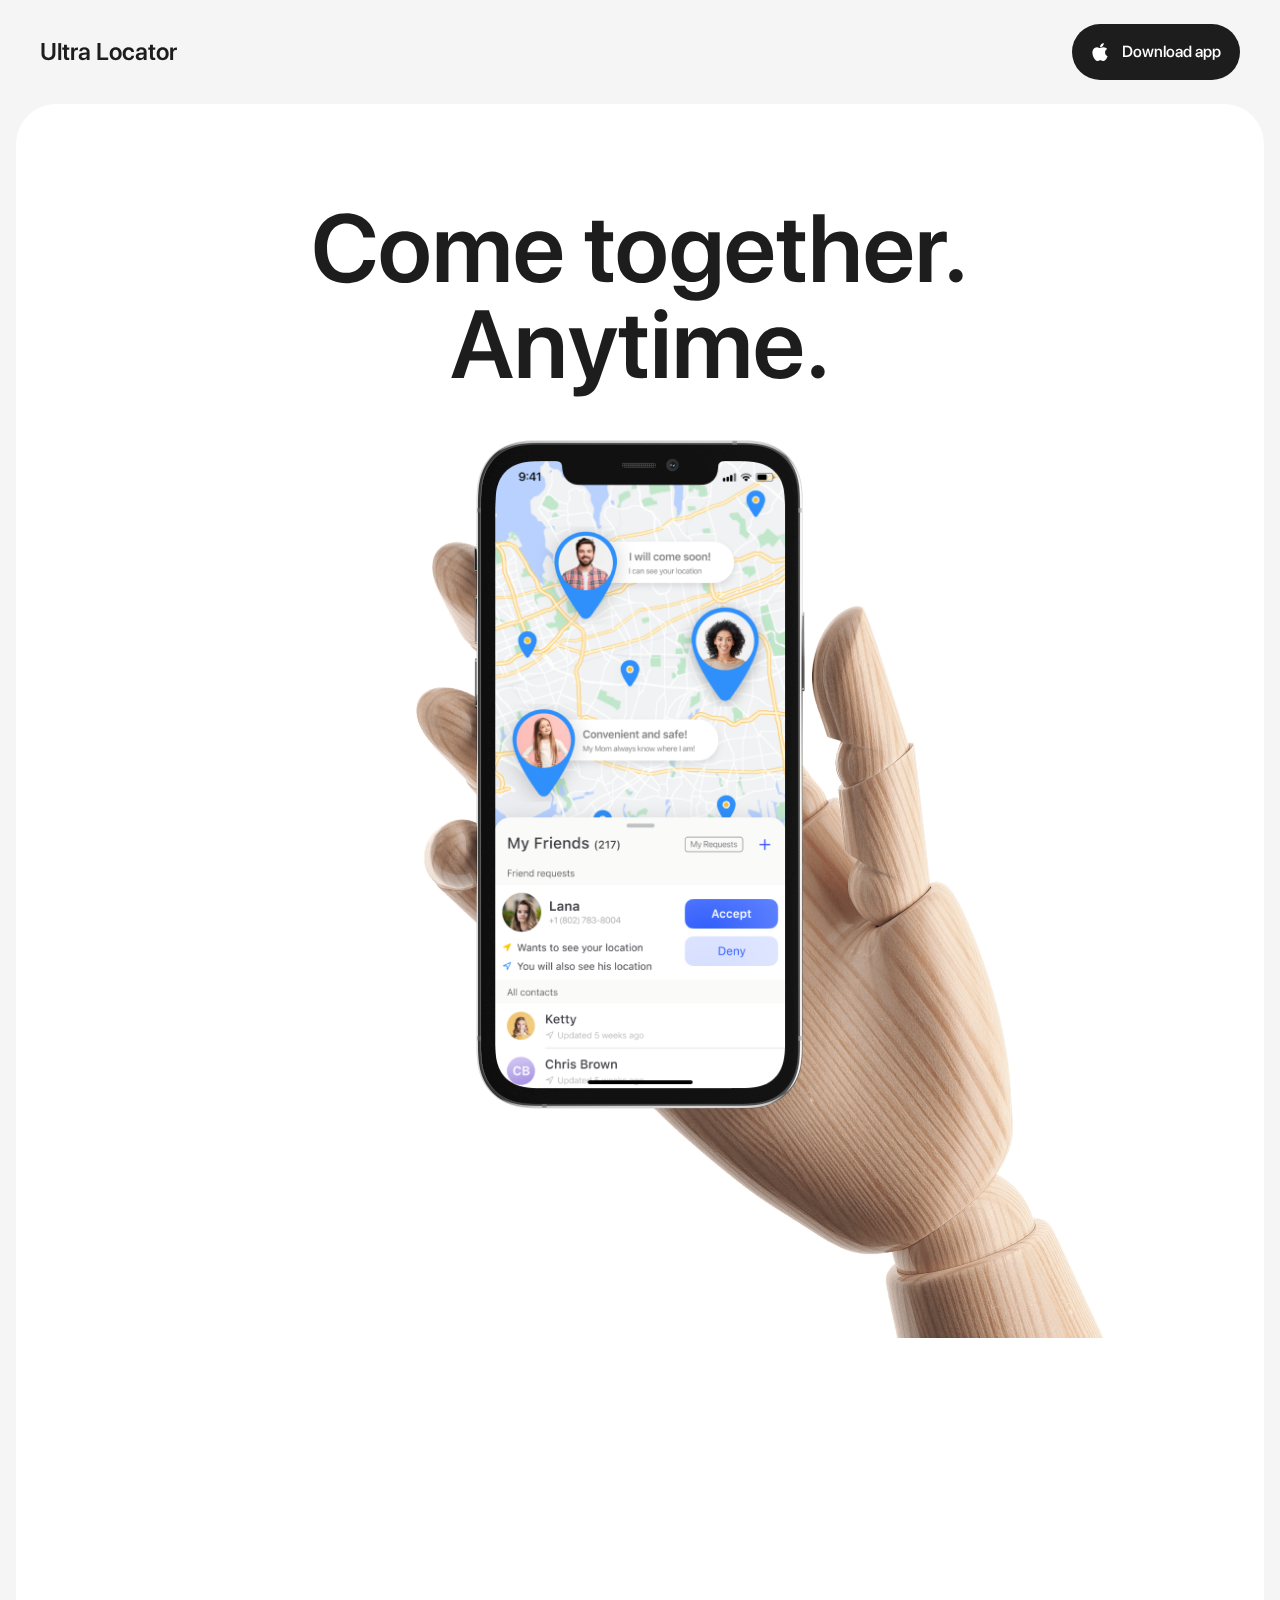
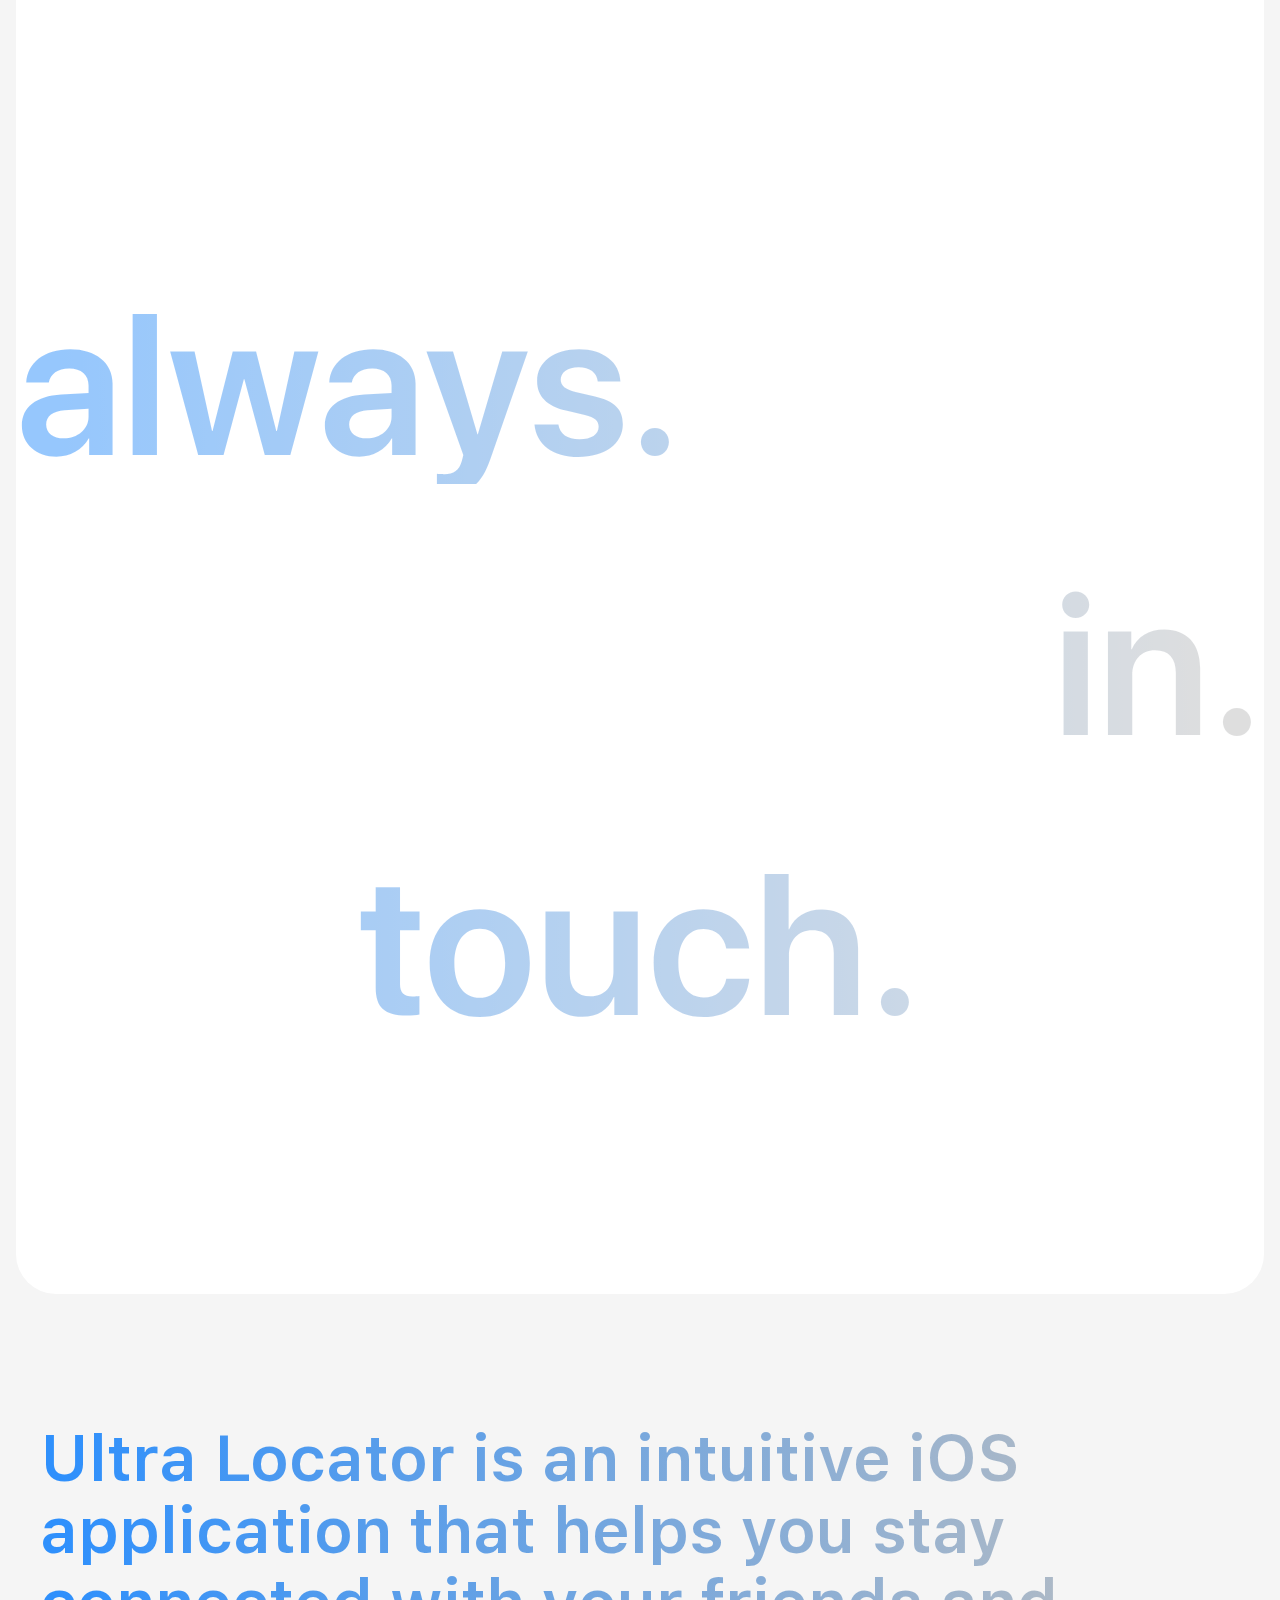
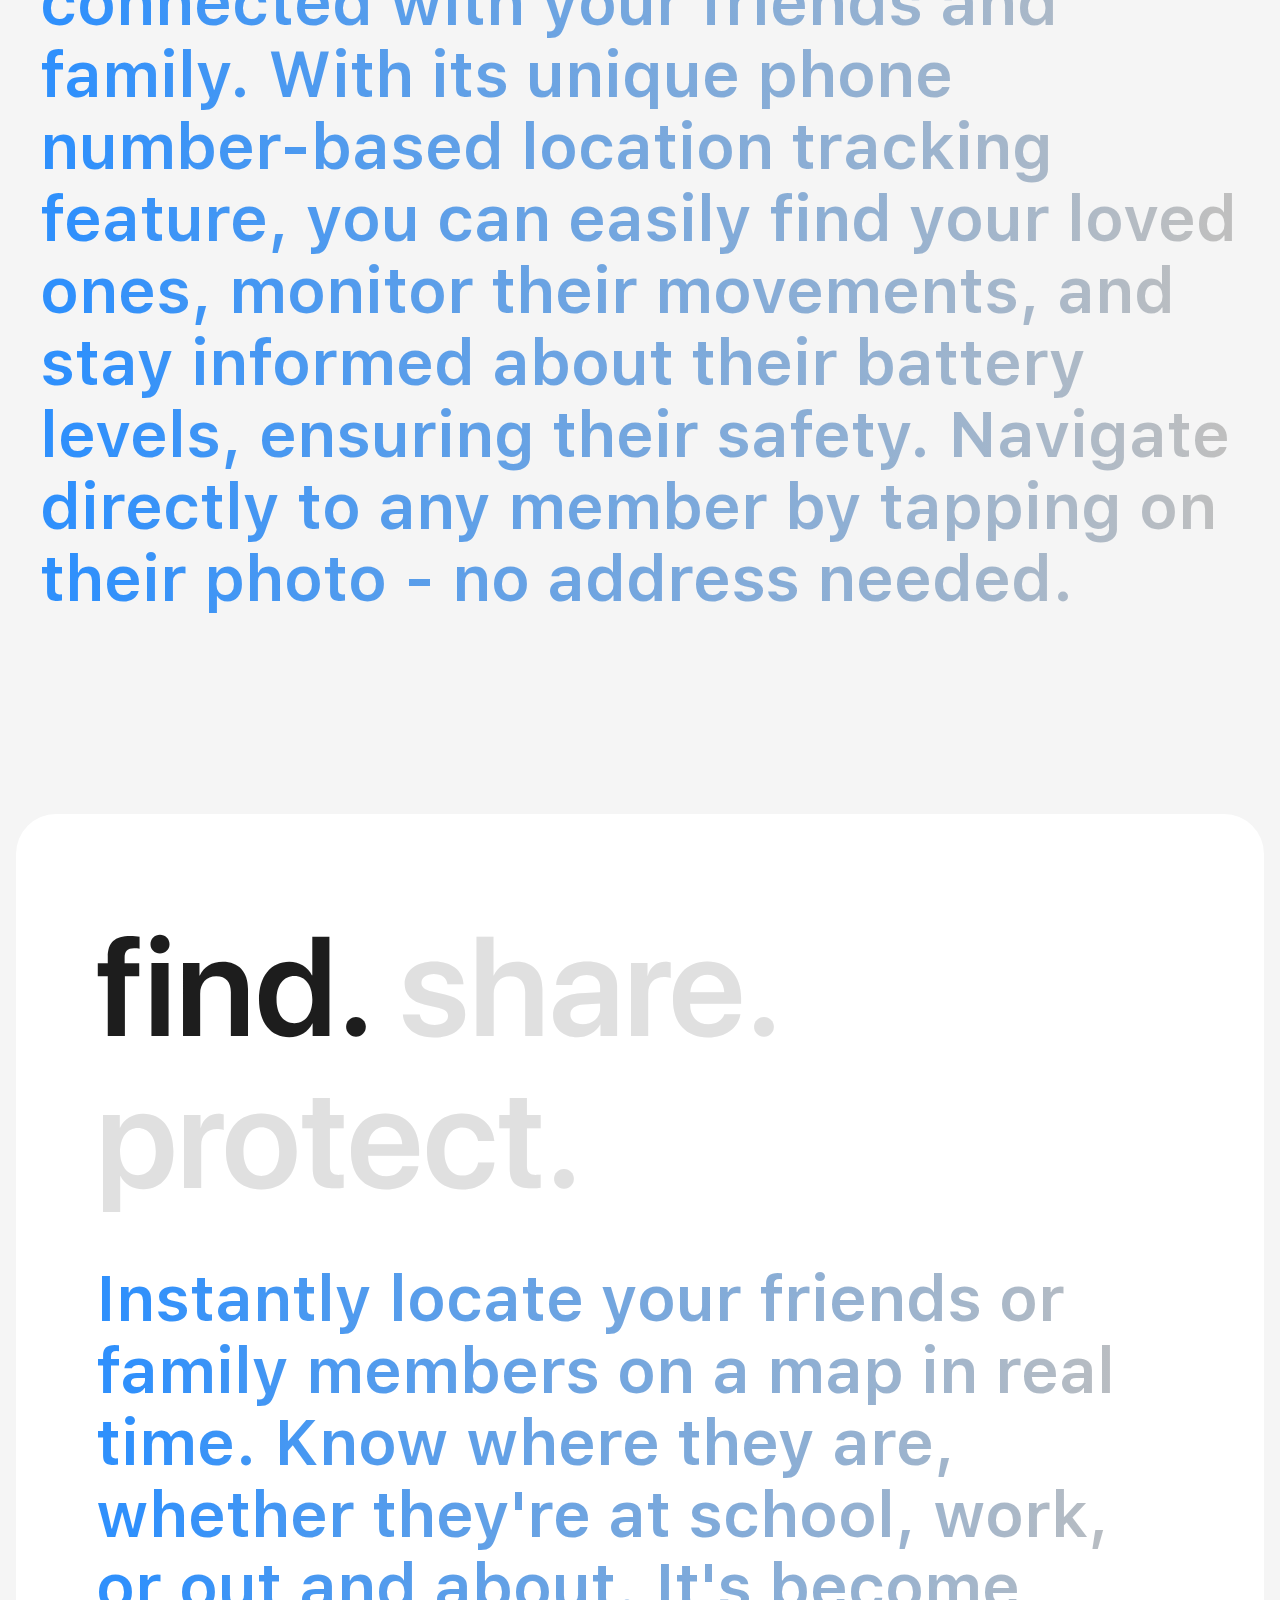
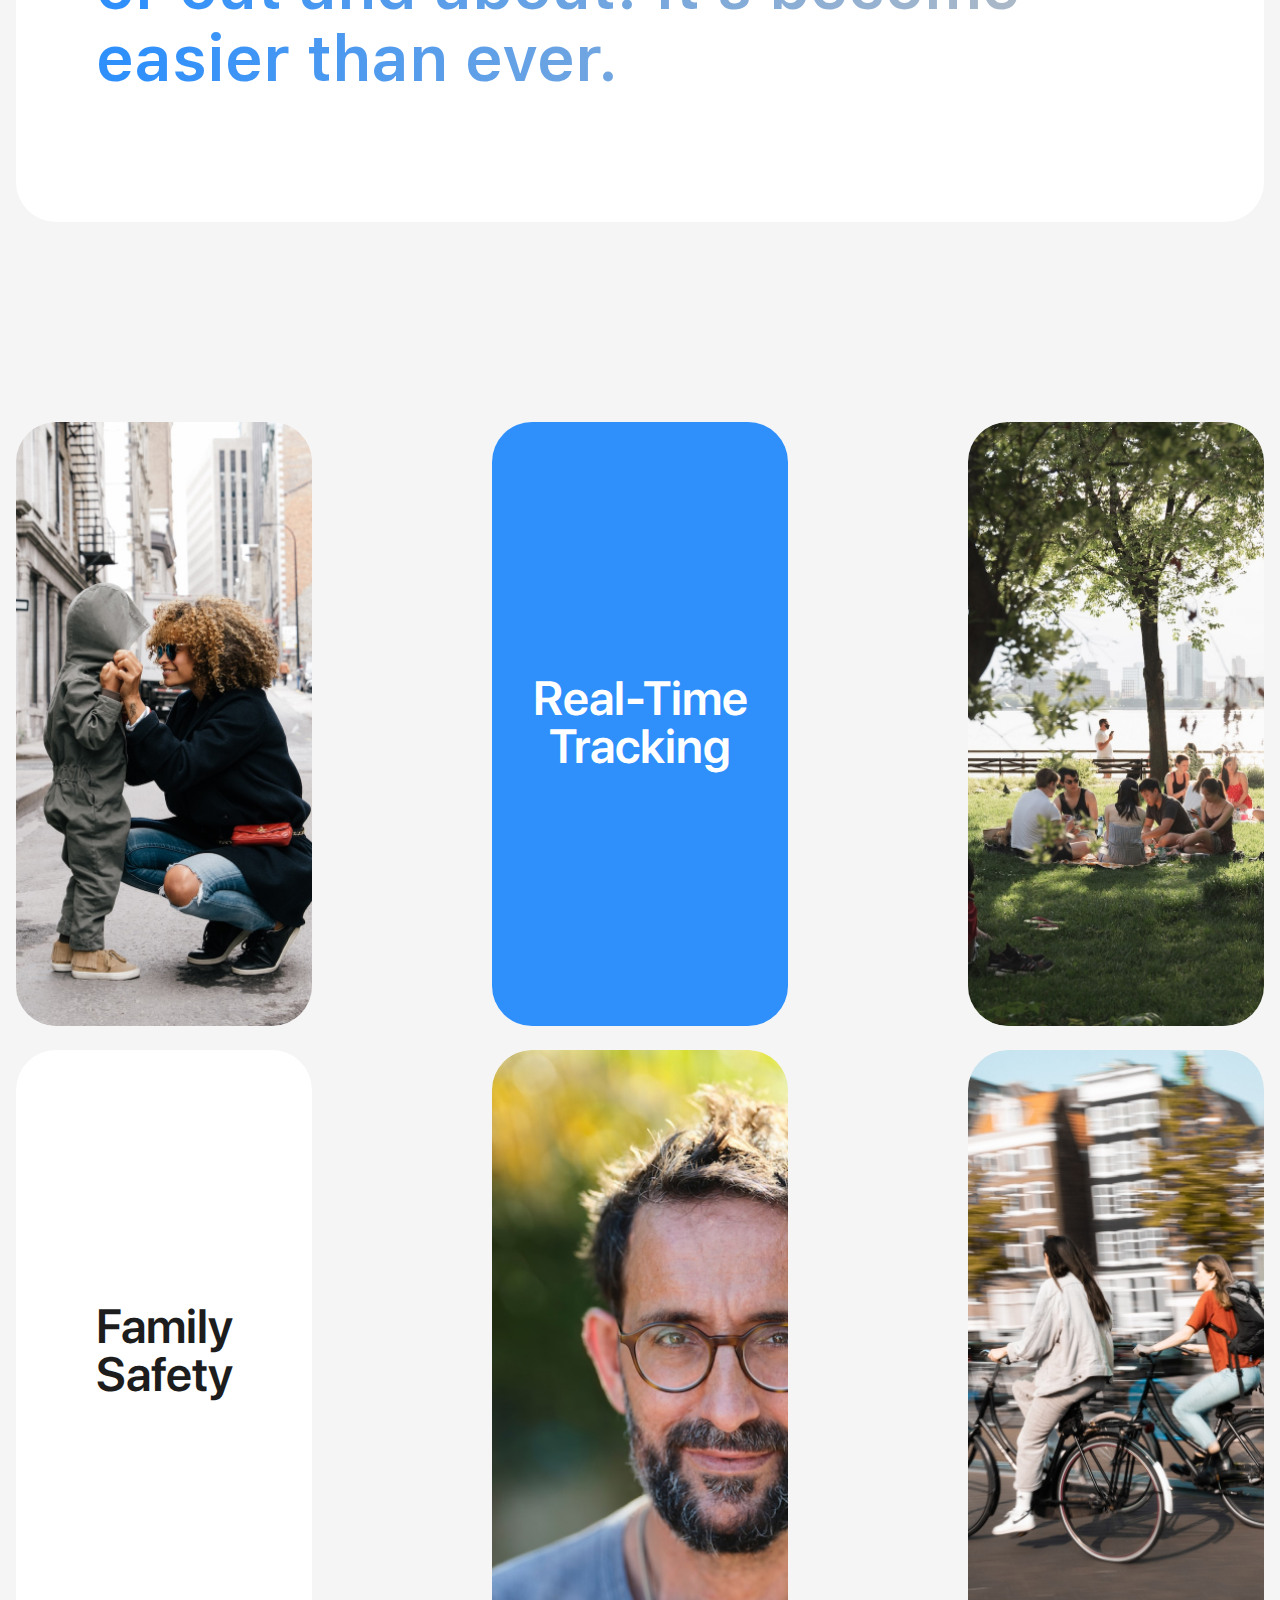
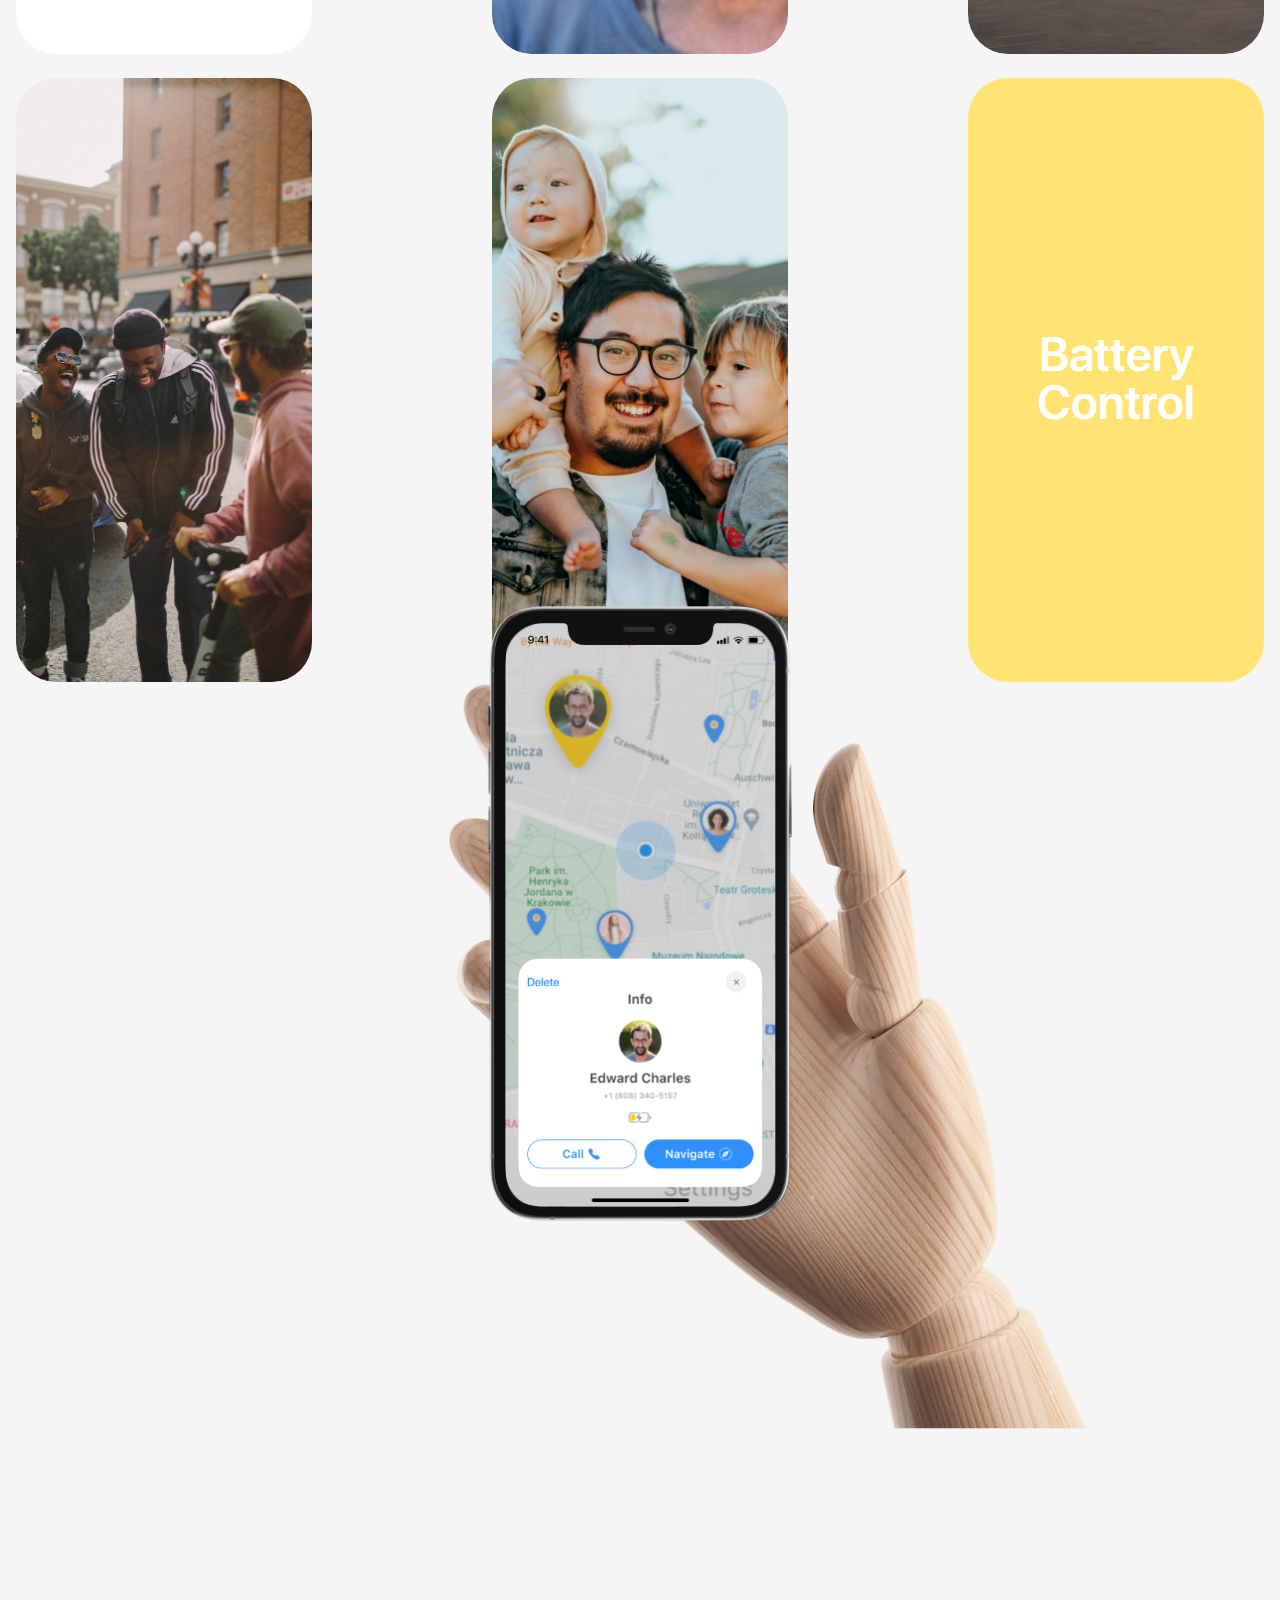
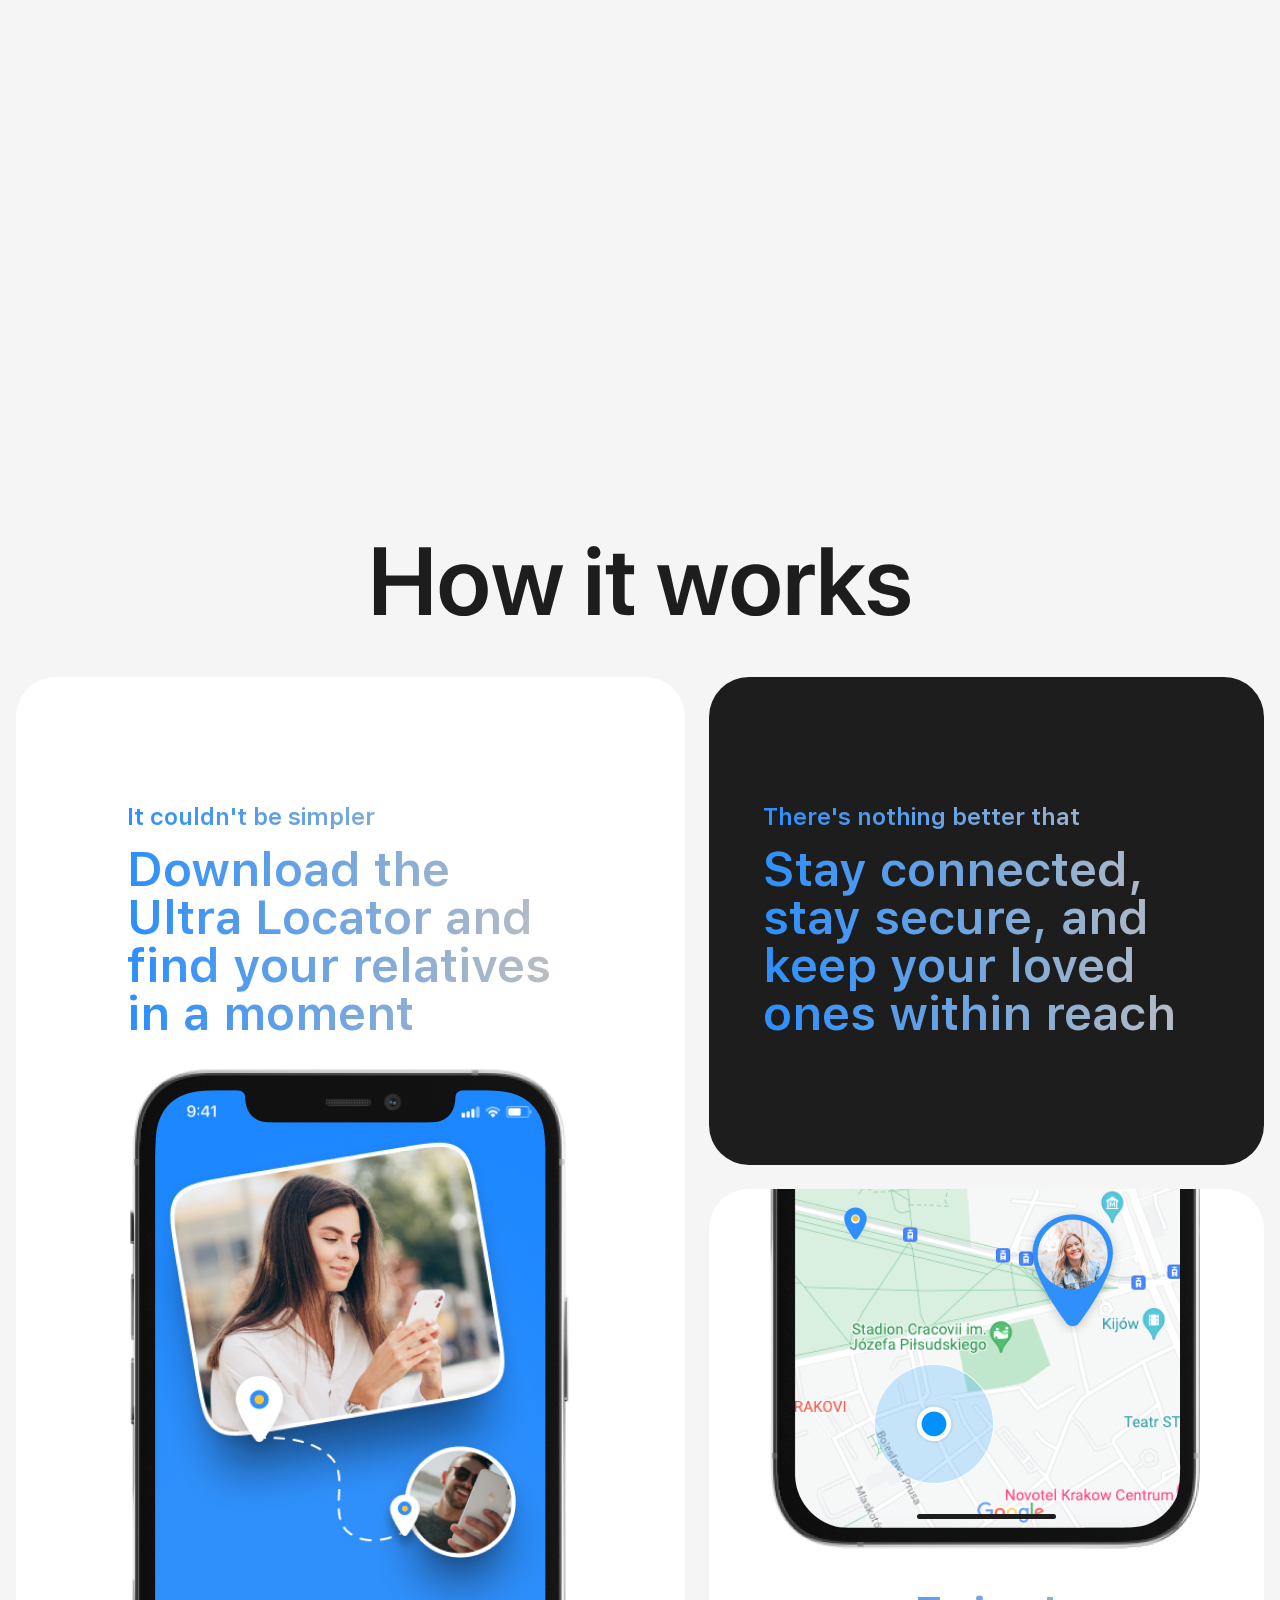
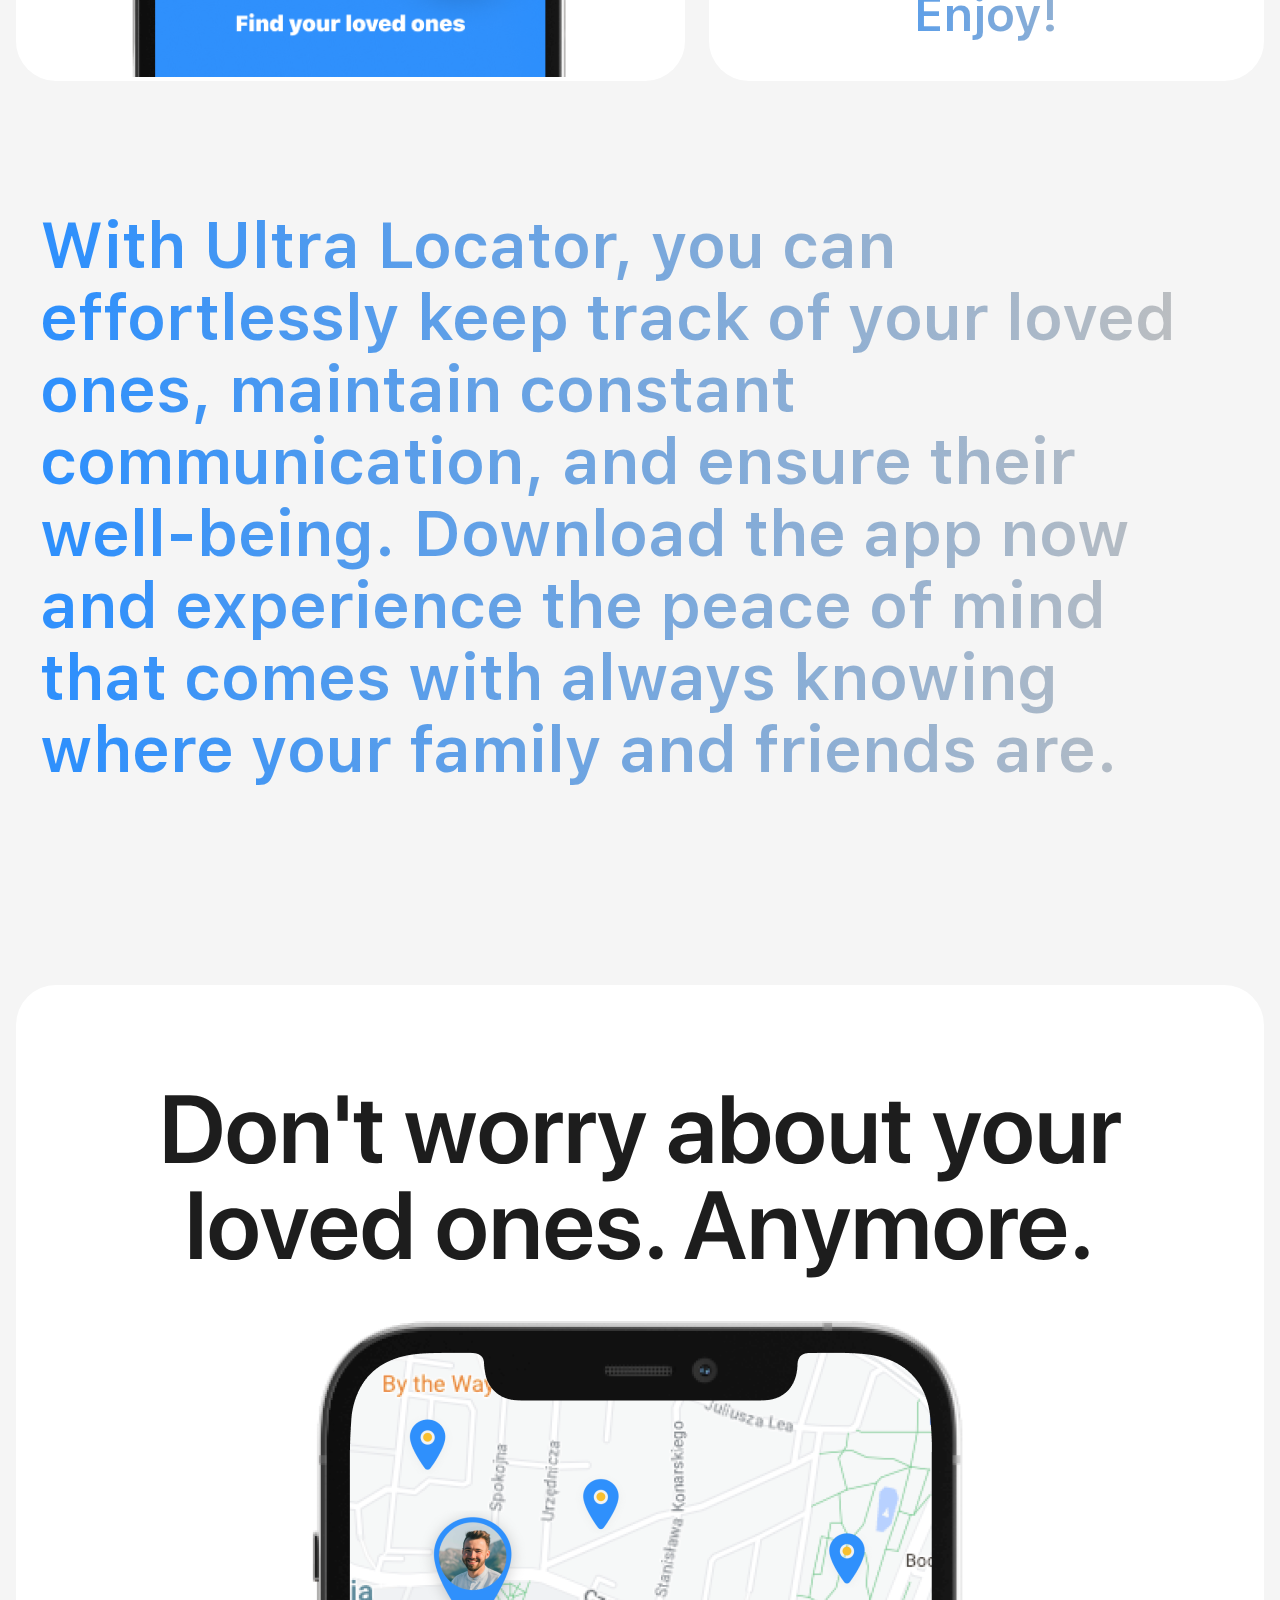
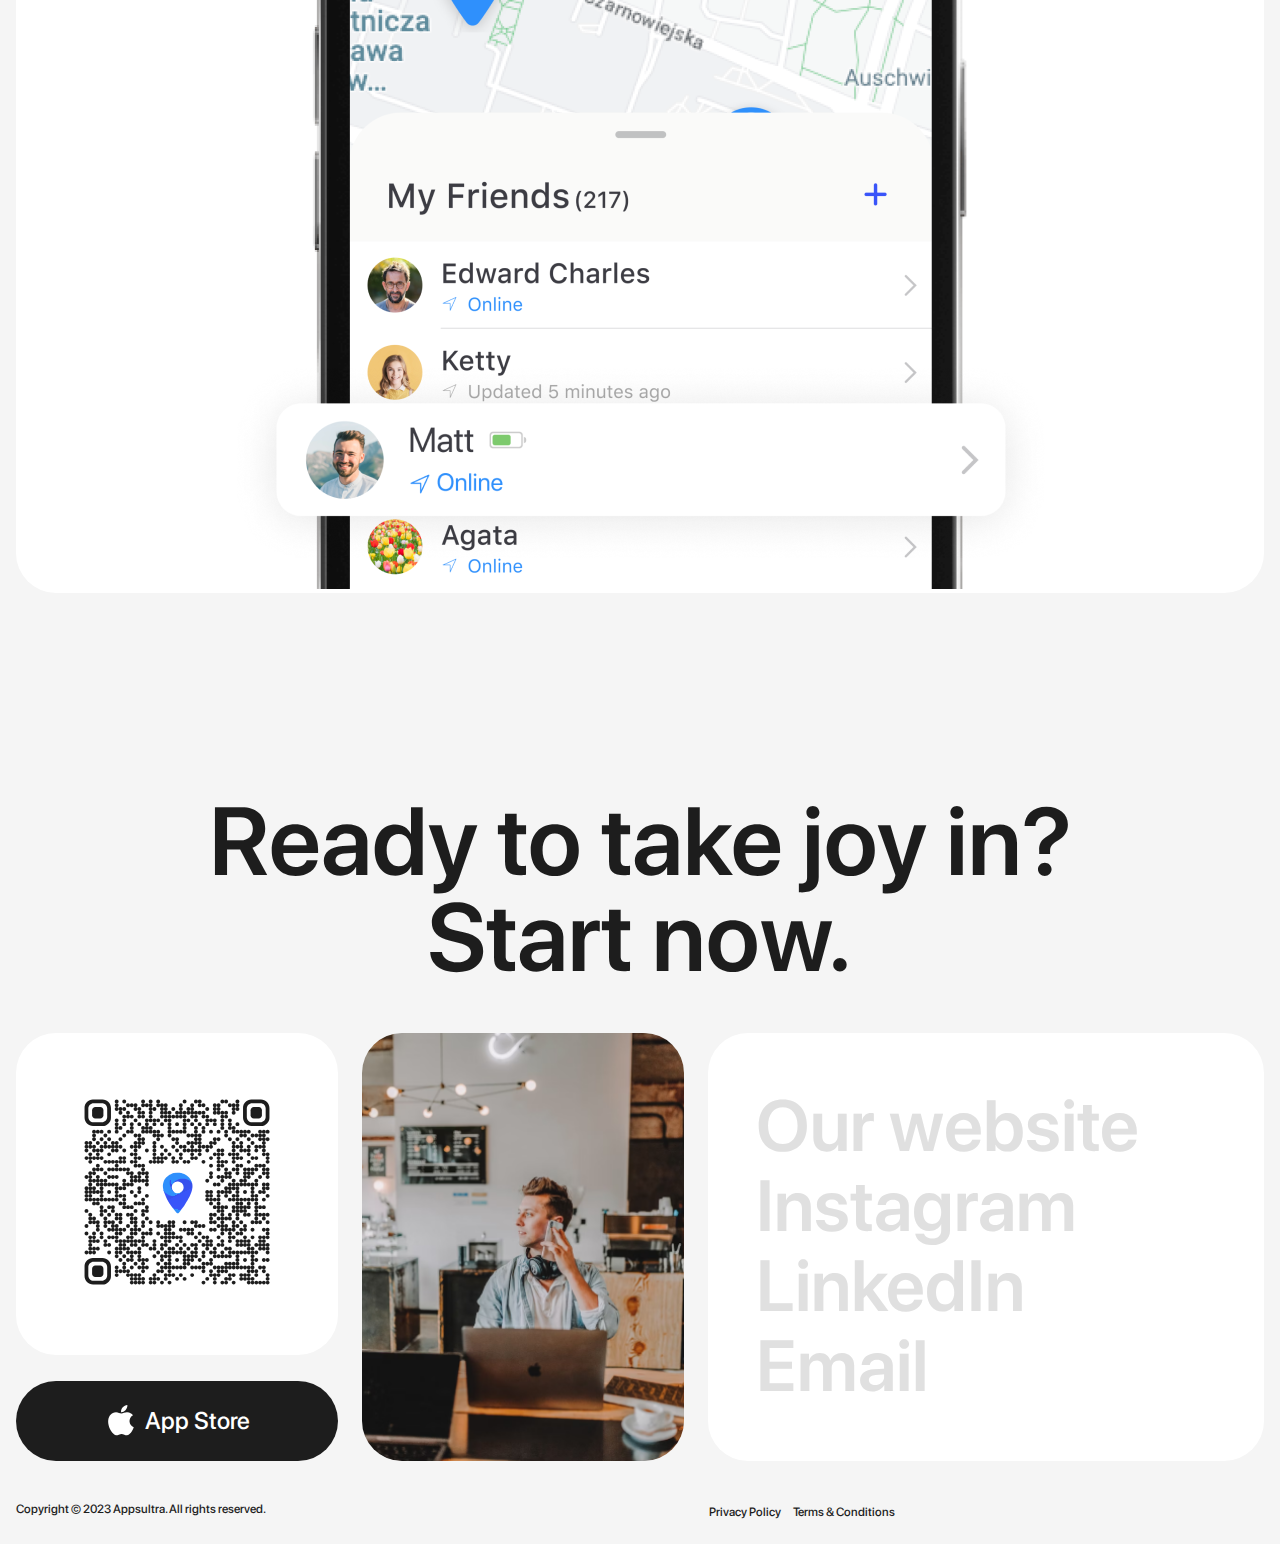
==== commit e035dfac: "fix: fix html file" ====
--- a/index.html
+++ b/index.html
@@ -51,7 +51,7 @@
         </section>
         <section class="about">
             <div class="container">
-                <h2 class="about__text">Ultra Locator is an intuitive iOS application that helps you stay connected with your friends and family. With its unique phone number-based location tracking feature, you can easily find your loved ones, monitor their movements, and stay informed about their battery levels, ensuring their safety. Navigate directly to any member by tapping on their photo — no address needed.</h2>
+                <h2 class="about__text">Ultra Locator is an intuitive iOS application that helps you stay connected with your friends and family. With its unique phone number-based location tracking feature, you can easily find your loved ones, monitor their movements, and stay informed about their battery levels, ensuring their safety. Navigate directly to any member by tapping on their photo - no address needed.</h2>
             </div>
         </section>
         <section class="advantages">
--- a/style/main/style.css
+++ b/style/main/style.css
@@ -657,7 +657,7 @@
     .promo__hand-wrapper {
         position: -webkit-sticky;
         position: sticky;
-        top: 316px;
+        top: 120px;
         z-index: 1;
         margin-bottom: 20px;
         overflow: hidden;
@@ -778,7 +778,7 @@
     }
 
     .example__hand-wrapper {
-        top: 316px;
+        top: 120px;
         margin-top: 0;
     }
 
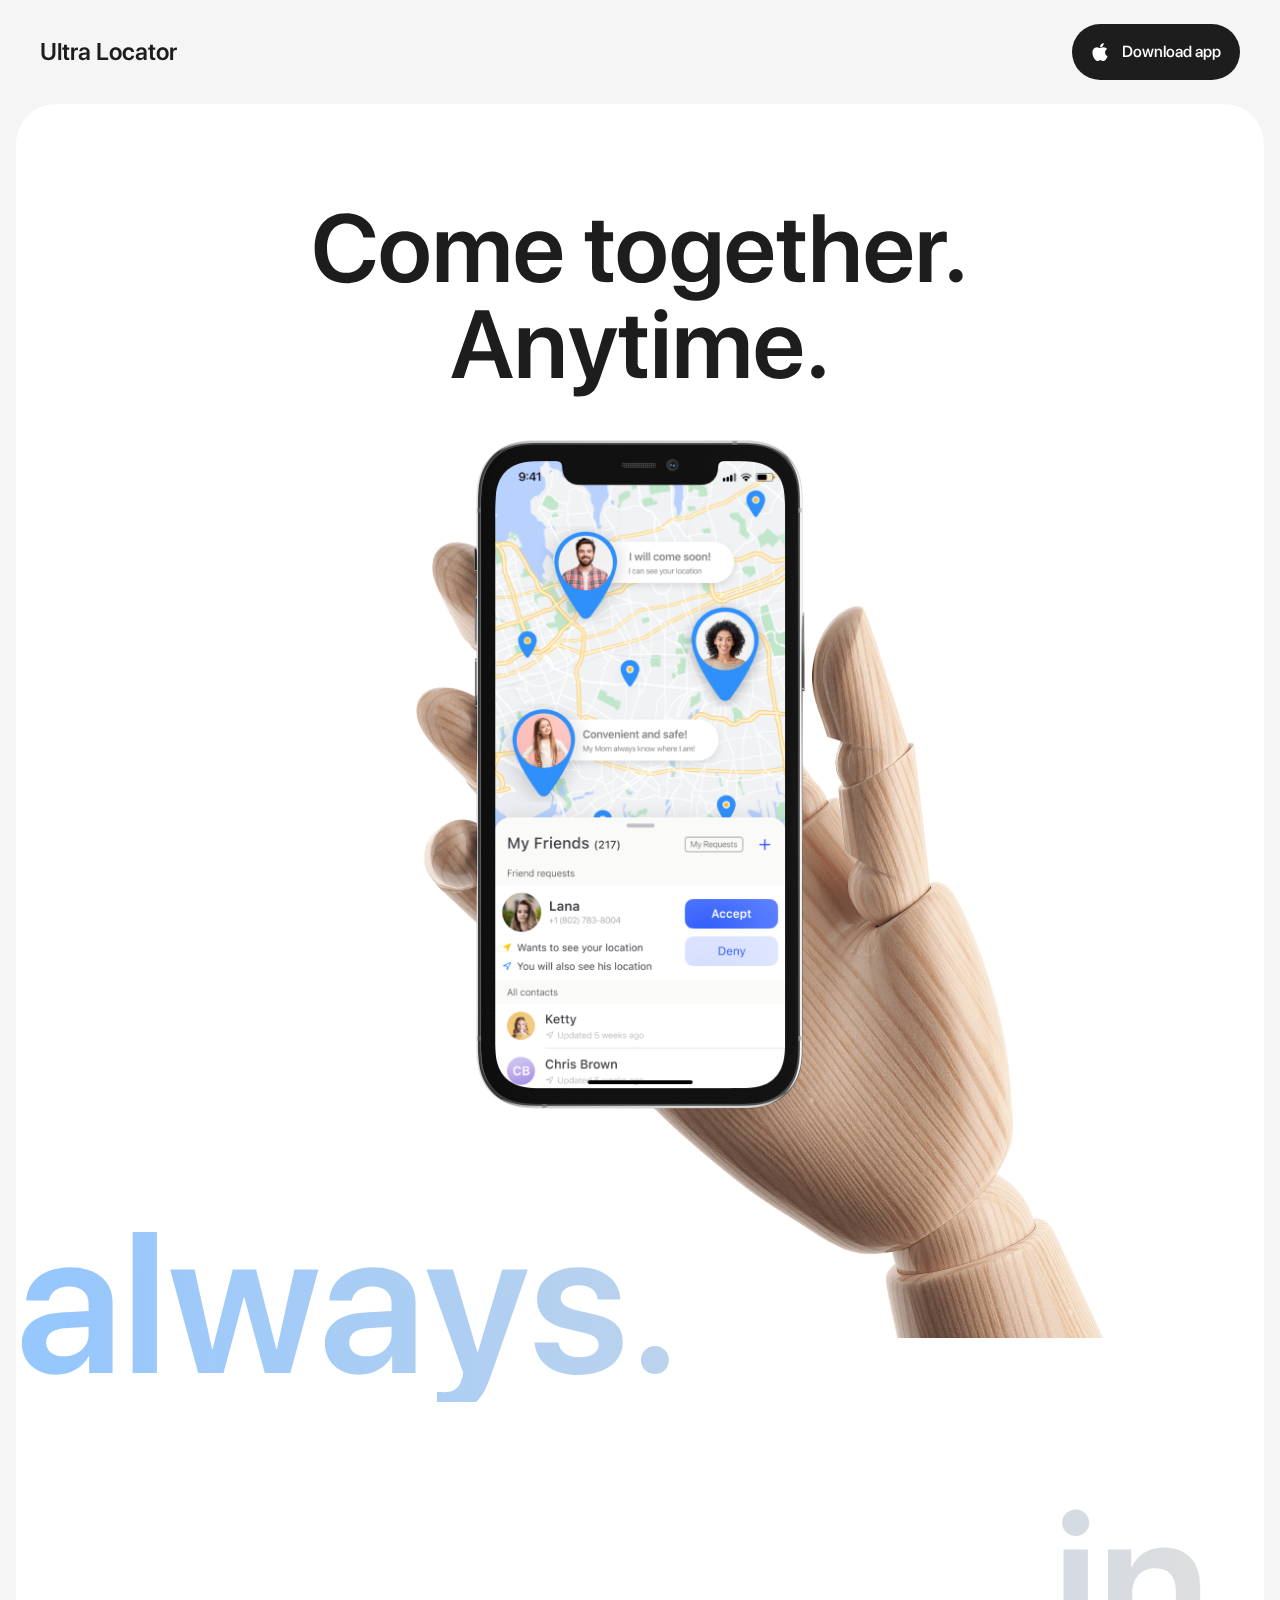
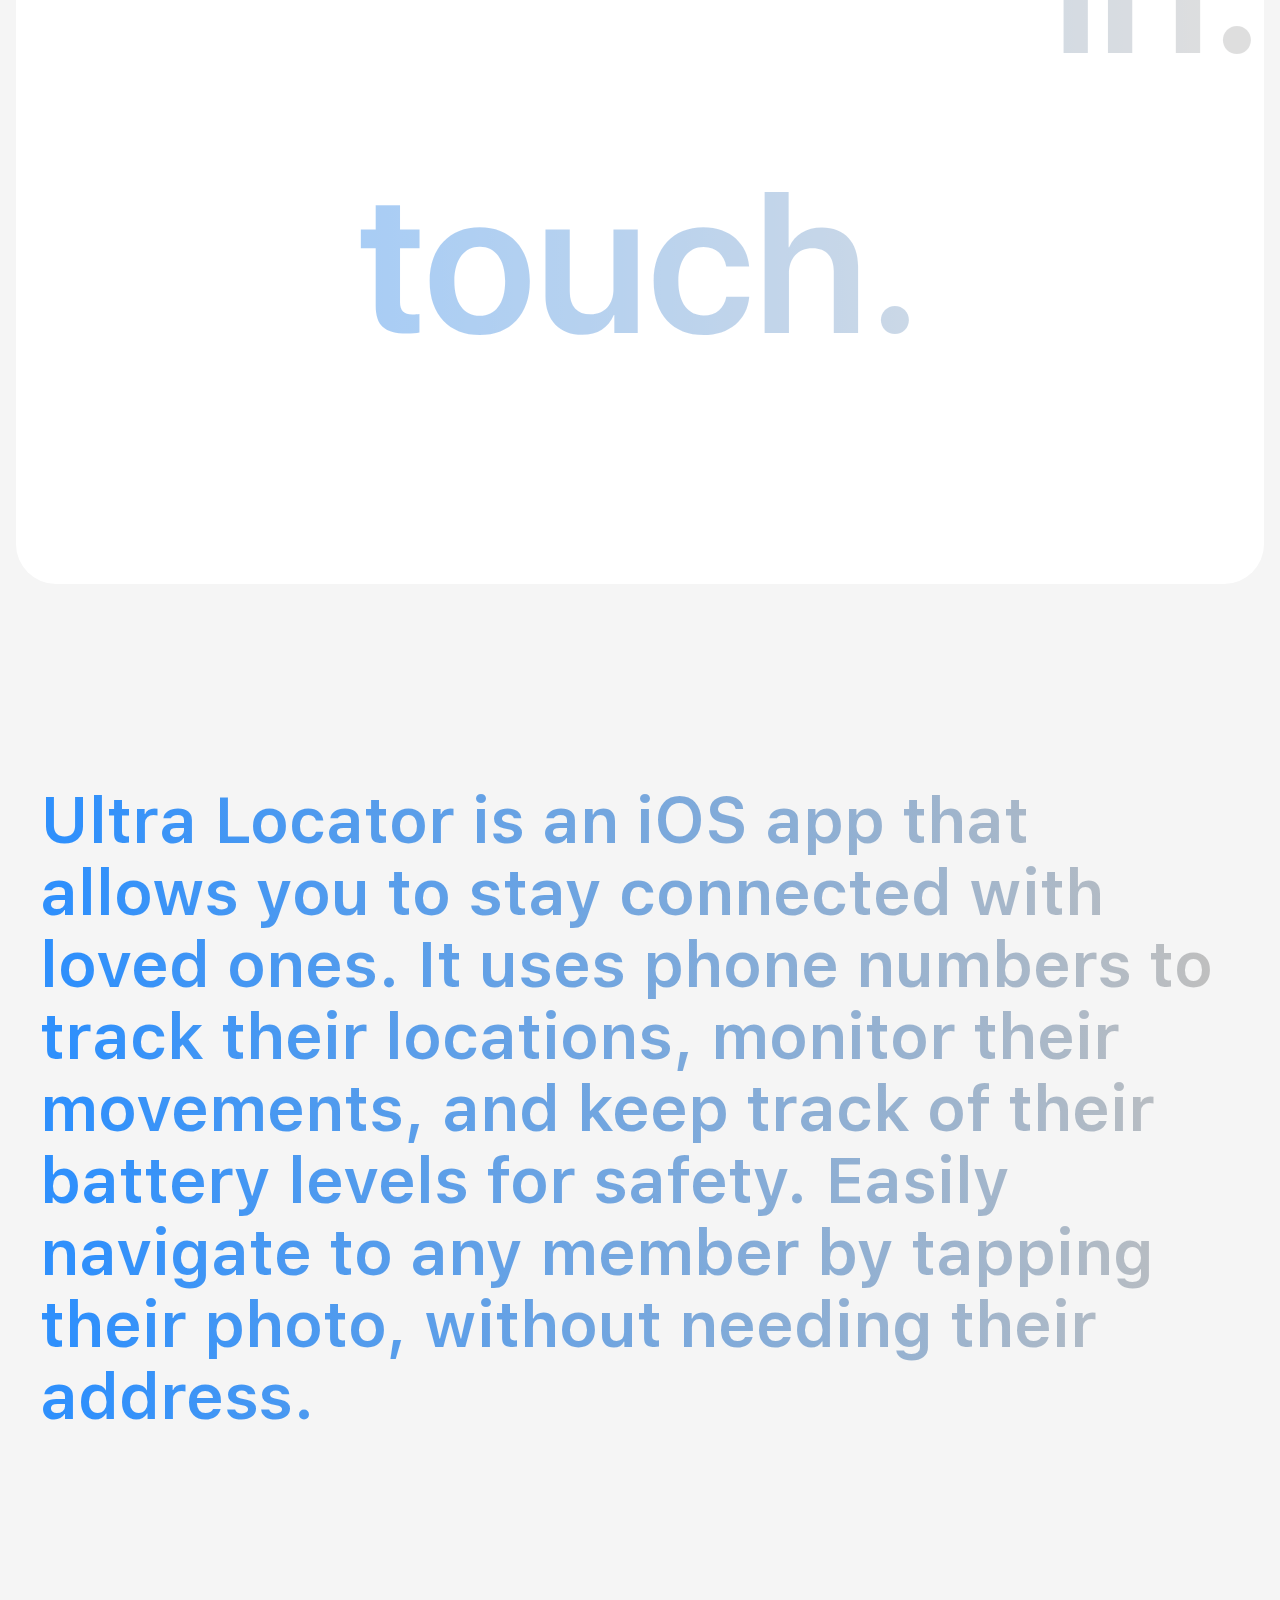
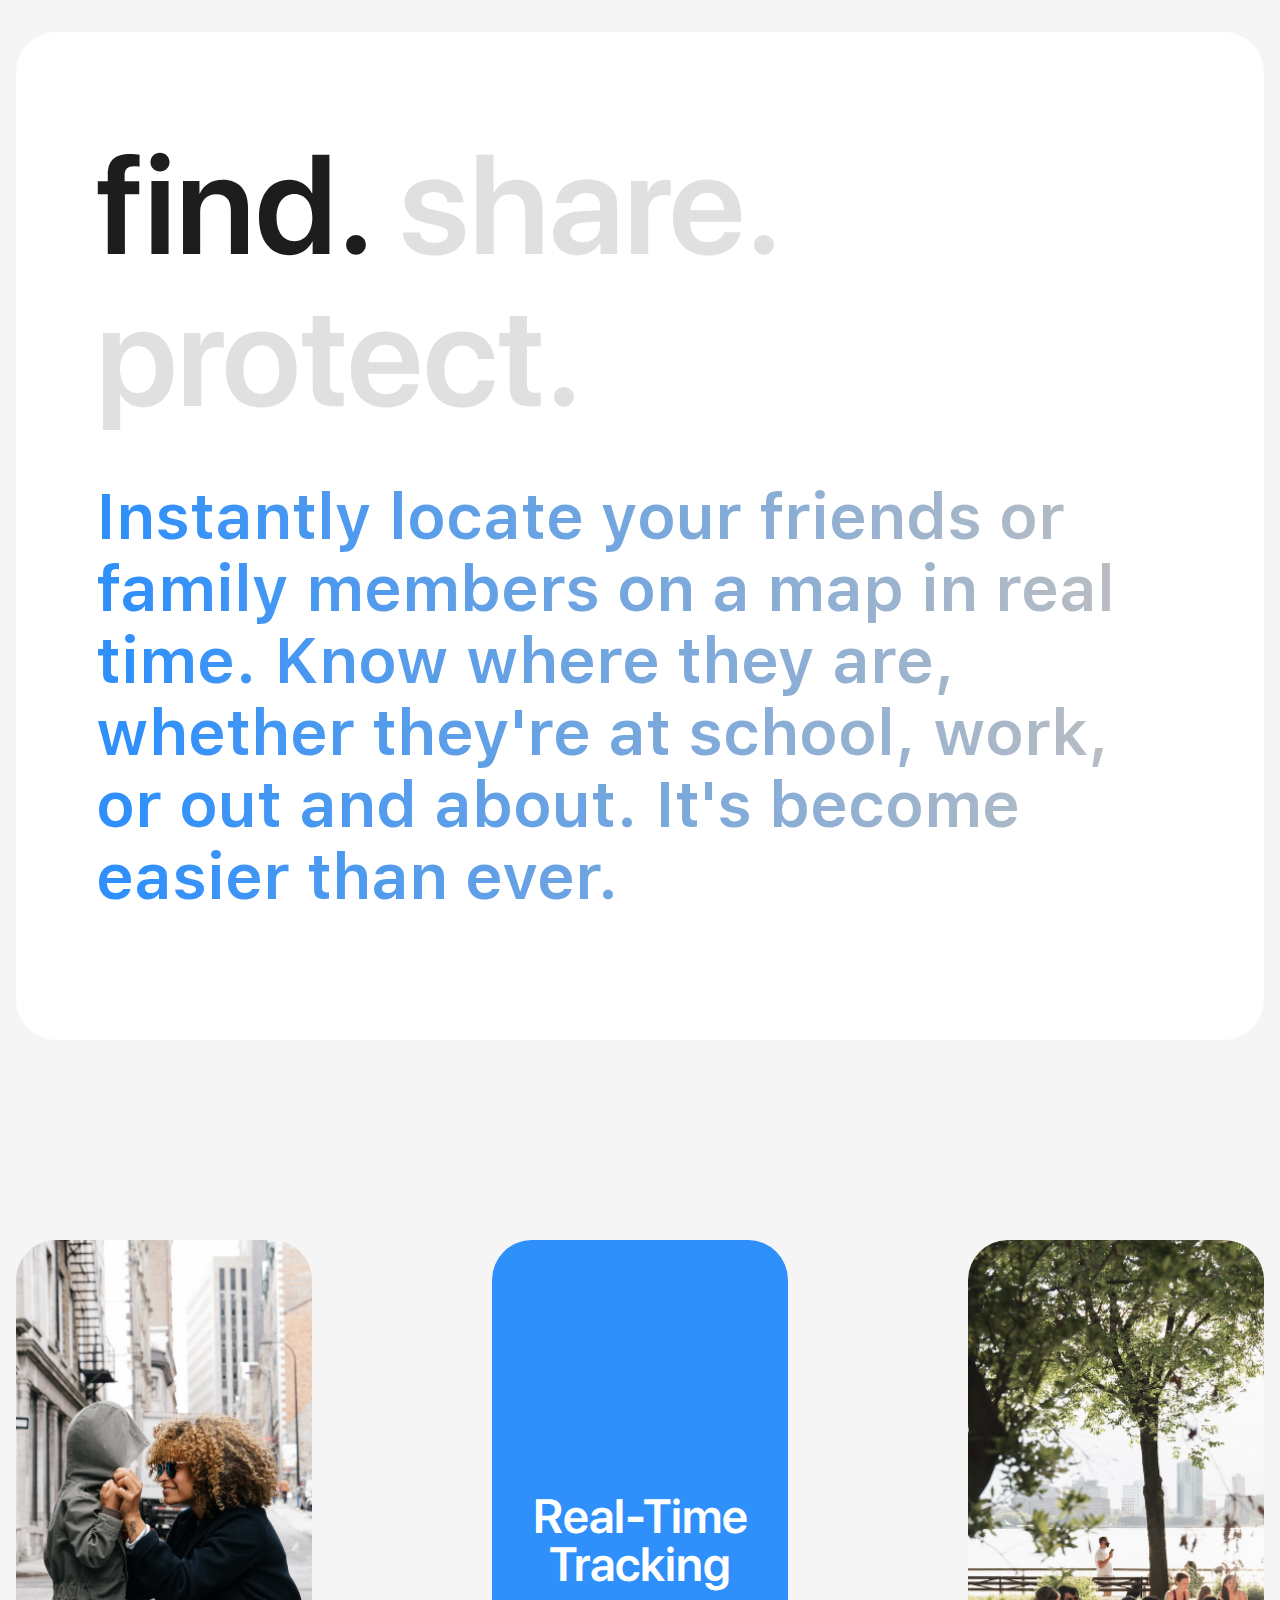
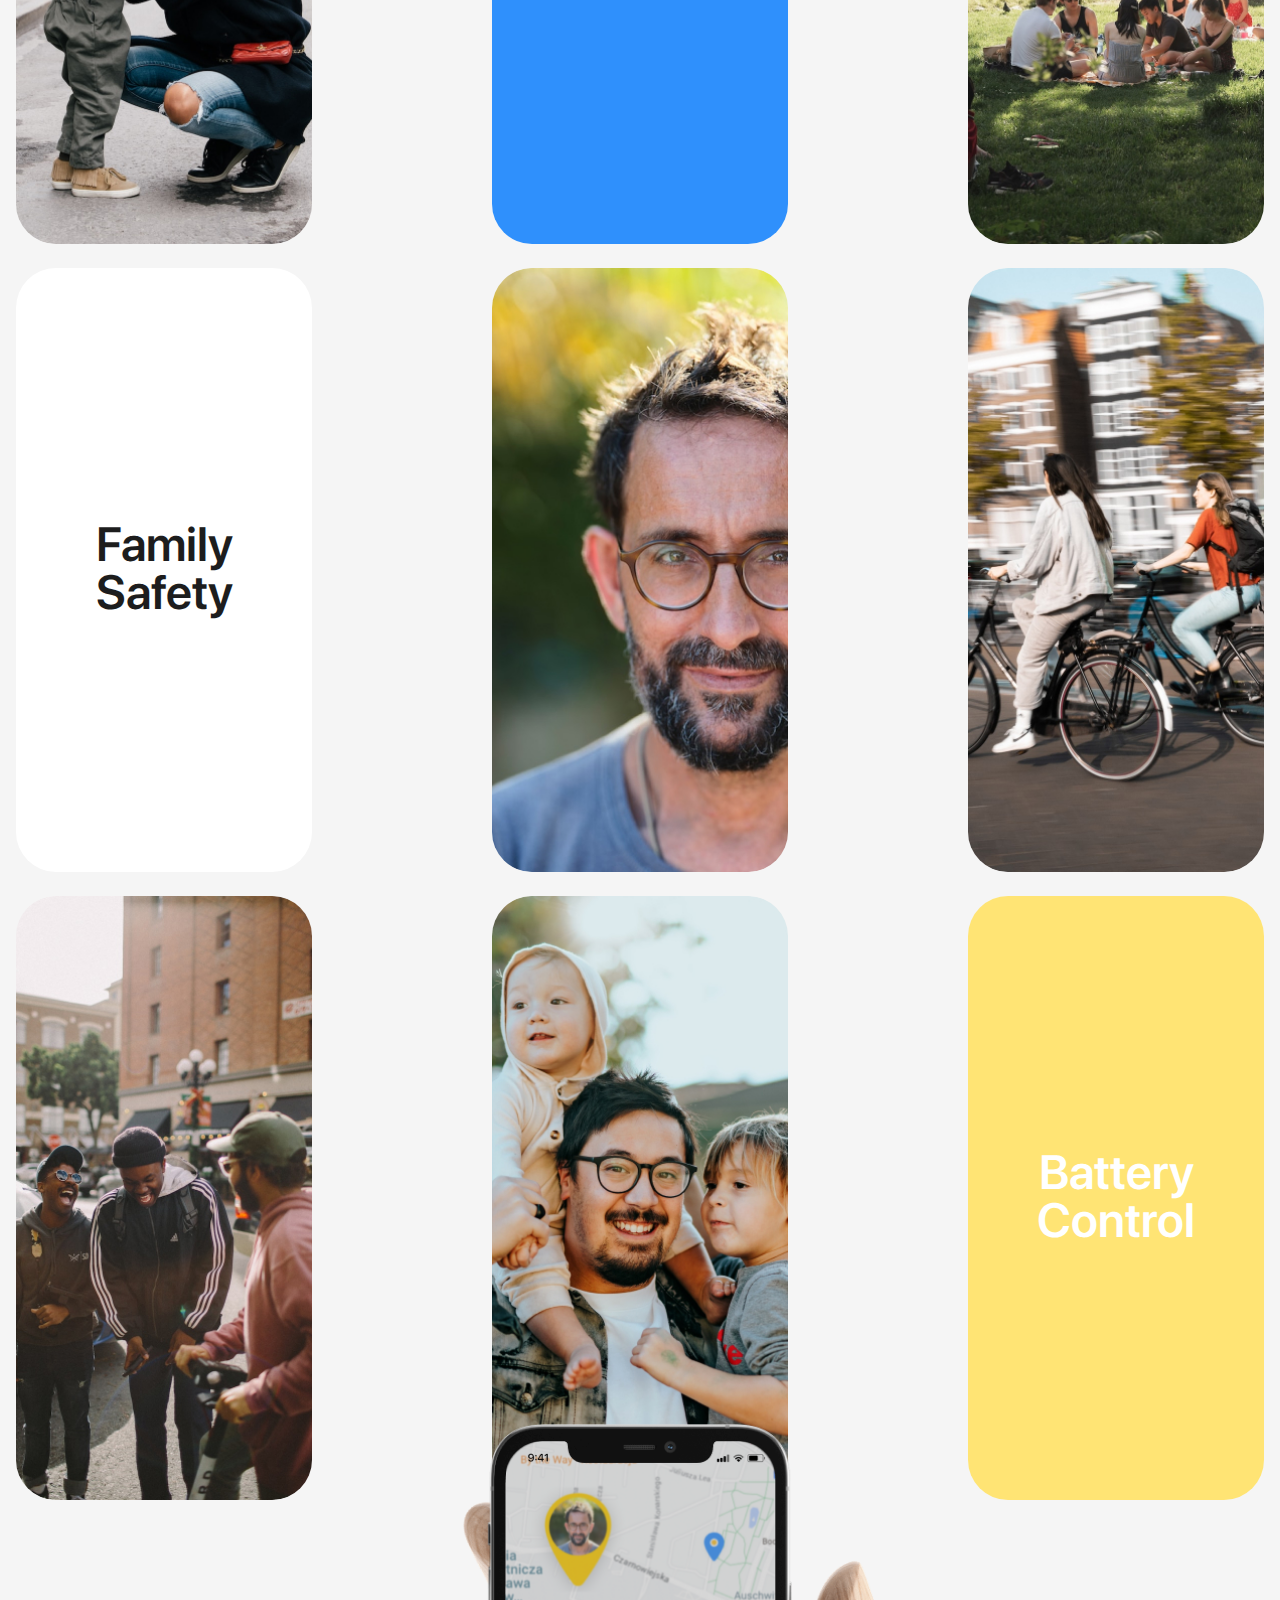
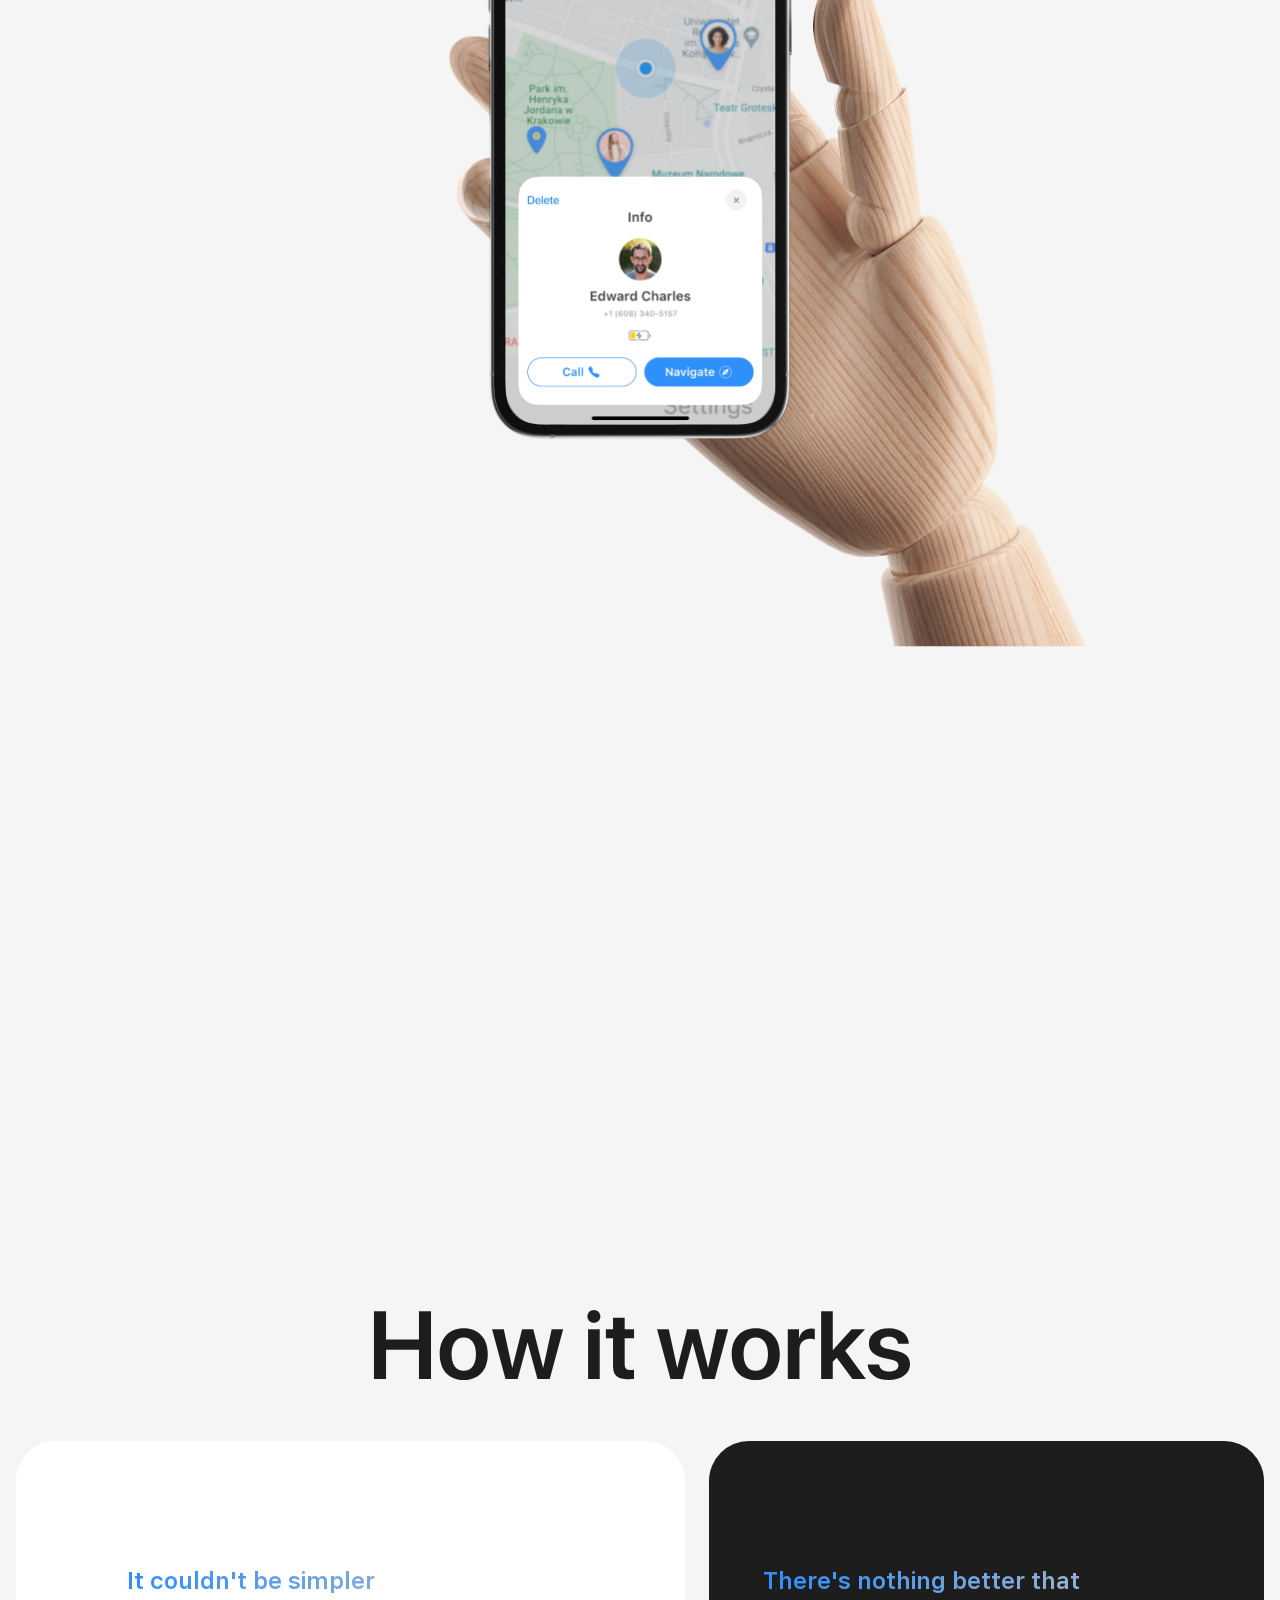
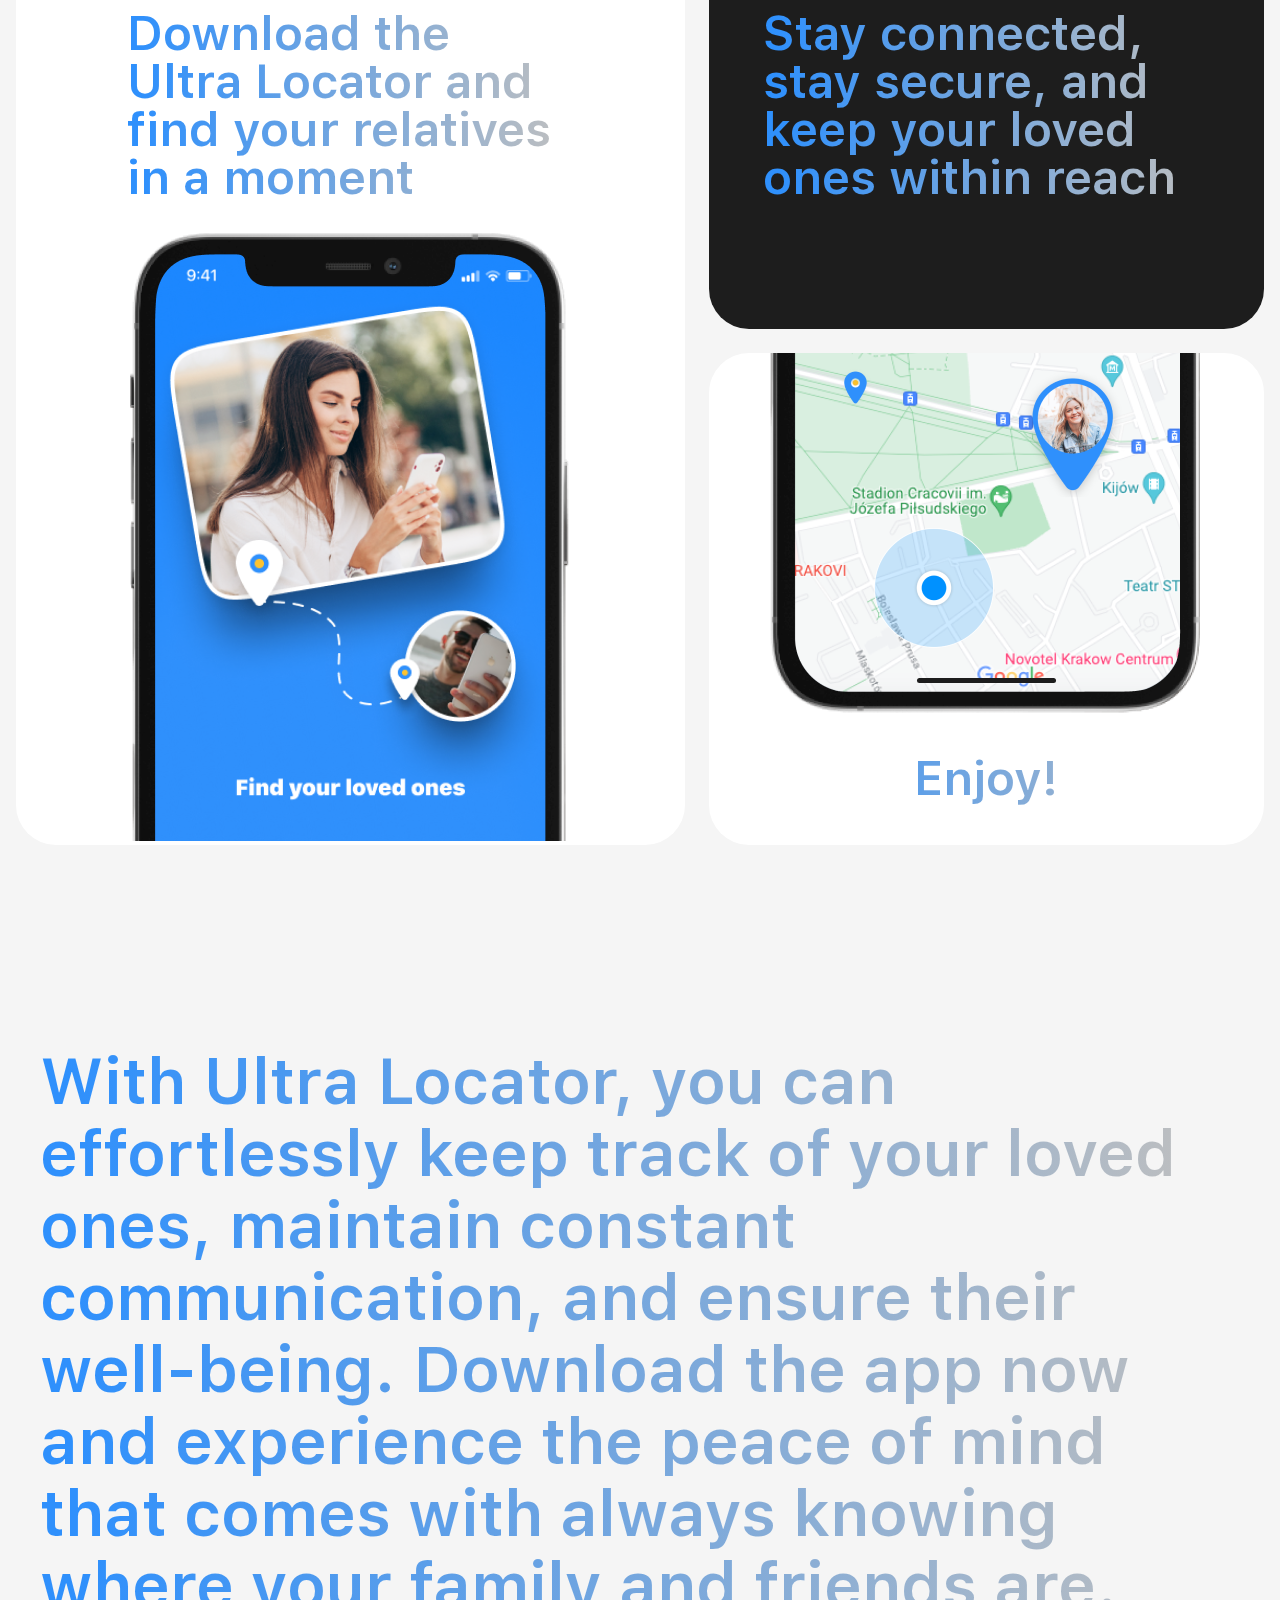
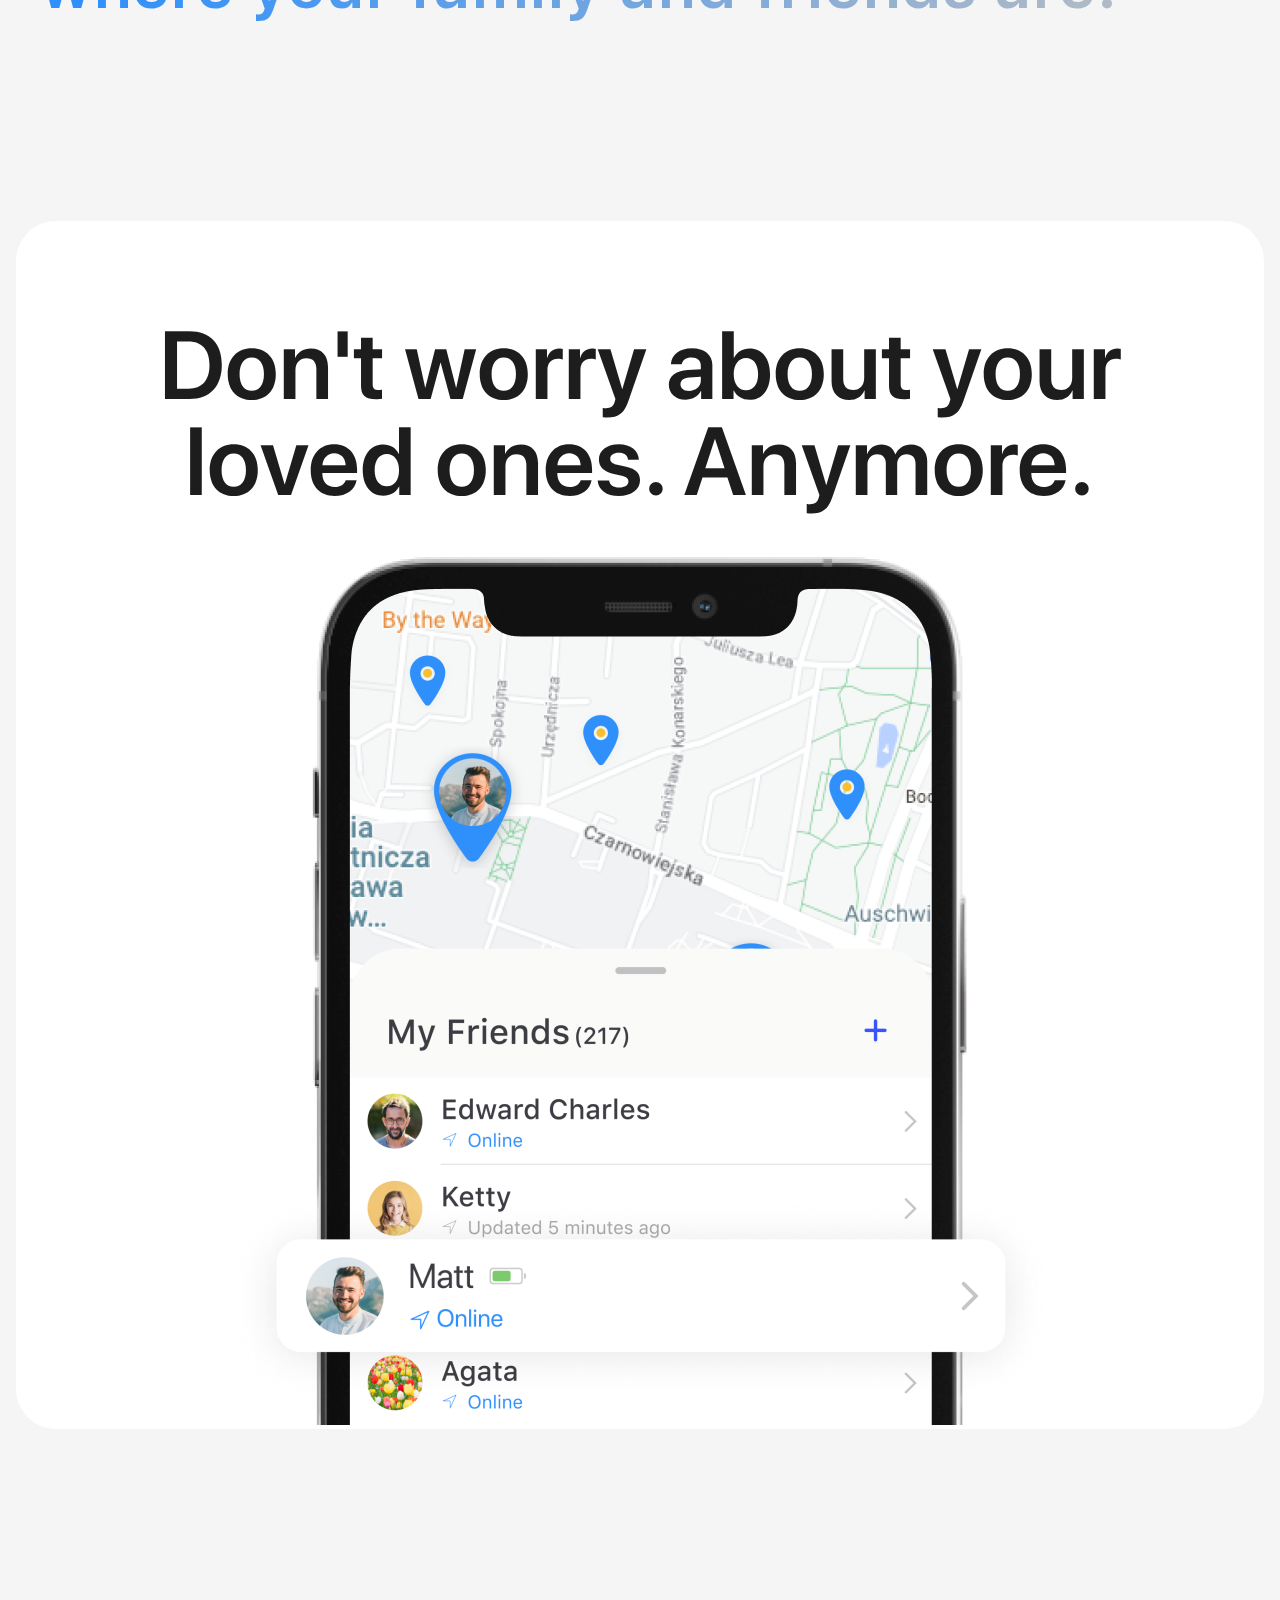
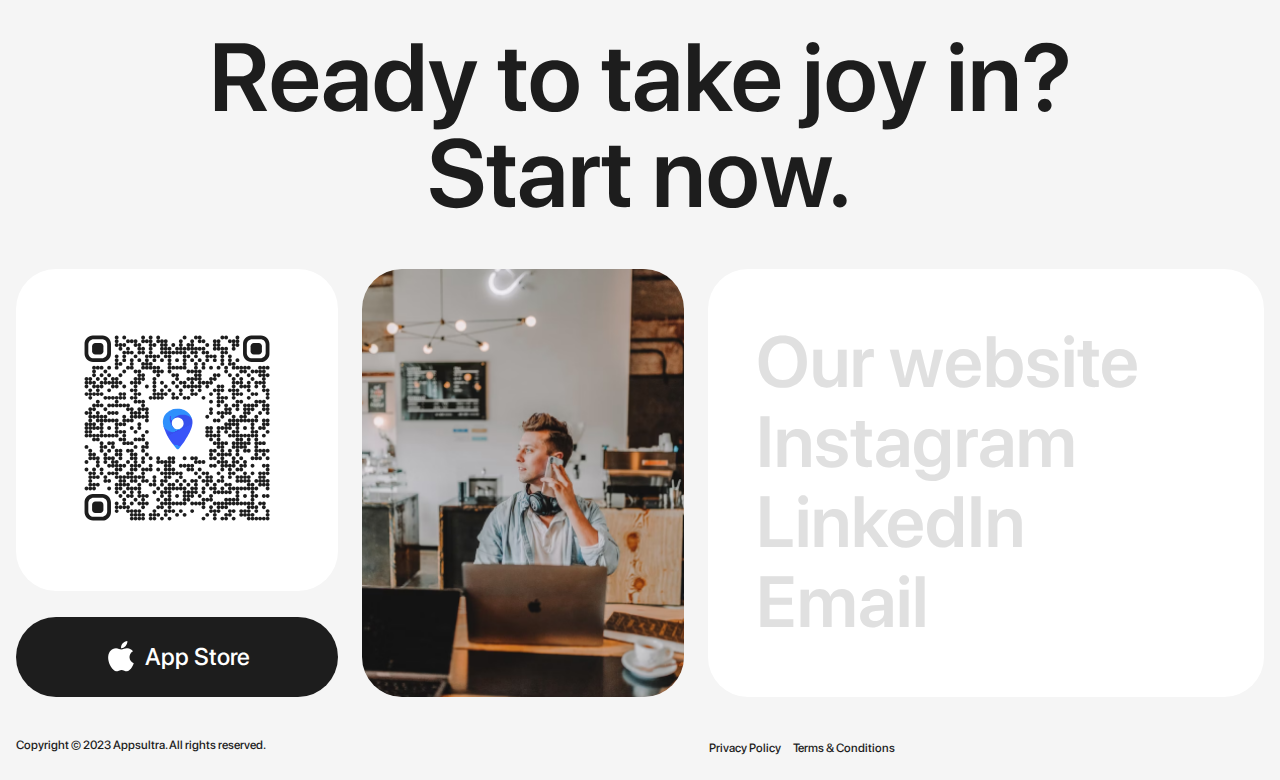
==== commit 5b7287dc: "fix: fix css" ====
--- a/index.html
+++ b/index.html
@@ -14,7 +14,7 @@
         <div class="container">
             <div class="header-wrapper">
                 <a href="#" class="header__logo">Ultra Locator</a>
-                <a href="#footer-block" class="header__button-download button">
+                <a href="https://apps.apple.com/lt/app/ultra-locator-family-tracker/id6447906475" class="header__button-download button" target="_blank">
                     <div class="button__content-wrapper">
                         <svg class="button__apple-icon" width="16" height="19" viewBox="0 0 16 19" fill="none" xmlns="http://www.w3.org/2000/svg">
                             <path d="M13.0499 17.28C12.0699 18.23 10.9999 18.08 9.96992 17.63C8.87992 17.17 7.87992 17.15 6.72992 17.63C5.28992 18.25 4.52992 18.07 3.66992 17.28C-1.21008 12.25 -0.49008 4.59 5.04992 4.31C6.39992 4.38 7.33992 5.05 8.12992 5.11C9.30992 4.87 10.4399 4.18 11.6999 4.27C13.2099 4.39 14.3499 4.99 15.0999 6.07C11.9799 7.94 12.7199 12.05 15.5799 13.2C15.0099 14.7 14.2699 16.19 13.0399 17.29L13.0499 17.28ZM8.02992 4.25C7.87992 2.02 9.68992 0.18 11.7699 0C12.0599 2.58 9.42992 4.5 8.02992 4.25Z" fill="white"/>
@@ -51,7 +51,7 @@
         </section>
         <section class="about">
             <div class="container">
-                <h2 class="about__text">Ultra Locator is an intuitive iOS application that helps you stay connected with your friends and family. With its unique phone number-based location tracking feature, you can easily find your loved ones, monitor their movements, and stay informed about their battery levels, ensuring their safety. Navigate directly to any member by tapping on their photo - no address needed.</h2>
+                <h2 class="about__text">Ultra Locator is an iOS app that allows you to stay connected with loved ones. It uses phone numbers to track their locations, monitor their movements, and keep track of their battery levels for safety. Easily navigate to any member by tapping their photo, without needing their address.</h2>
             </div>
         </section>
         <section class="advantages">
@@ -191,6 +191,30 @@
         </section>
     </main>
     <footer class="footer" id="footer-block">
+        <div class="pop_up">
+            <div class="container">
+                <div class="pop_up__wrapper">
+                    <div class="pop_up__container">
+                        <div class="pop_up__text-block">
+                            <h2 class="pop_up__title">
+                                Got a question? <span class="pop_up__title-color">Contact us.</span>
+                            </h2>
+                        </div>
+                        <div class="pop_up__photo-block">
+                            <div class="pop_up__photo-wrapper">
+                                <img src="assets/images/pop_up/pop_up.jpg" alt="Form photo" class="pop_up__photo">
+                            </div>
+                            <button class="pop_up__button">
+                                <svg class="pop_up__button-close" width="18" height="18" viewBox="0 0 18 18" fill="none" xmlns="http://www.w3.org/2000/svg">
+                                    <path d="M17.4001 0.613143C17.2767 0.489539 17.1302 0.391475 16.9689 0.324567C16.8076 0.257658 16.6347 0.223218 16.4601 0.223218C16.2854 0.223218 16.1125 0.257658 15.9512 0.324567C15.7899 0.391475 15.6434 0.489539 15.5201 0.613143L9.00005 7.11981L2.48005 0.59981C2.35661 0.476367 2.21006 0.378447 2.04878 0.31164C1.88749 0.244834 1.71463 0.210449 1.54005 0.210449C1.36548 0.210449 1.19261 0.244834 1.03133 0.31164C0.870044 0.378447 0.723496 0.476367 0.600054 0.59981C0.476611 0.723252 0.378691 0.8698 0.311885 1.03109C0.245078 1.19237 0.210693 1.36524 0.210693 1.53981C0.210693 1.71438 0.245078 1.88725 0.311885 2.04853C0.378691 2.20982 0.476611 2.35637 0.600054 2.47981L7.12005 8.99981L0.600054 15.5198C0.476611 15.6433 0.378691 15.7898 0.311885 15.9511C0.245078 16.1124 0.210693 16.2852 0.210693 16.4598C0.210693 16.6344 0.245078 16.8072 0.311885 16.9685C0.378691 17.1298 0.476611 17.2764 0.600054 17.3998C0.723496 17.5233 0.870044 17.6212 1.03133 17.688C1.19261 17.7548 1.36548 17.7892 1.54005 17.7892C1.71463 17.7892 1.88749 17.7548 2.04878 17.688C2.21006 17.6212 2.35661 17.5233 2.48005 17.3998L9.00005 10.8798L15.5201 17.3998C15.6435 17.5233 15.79 17.6212 15.9513 17.688C16.1126 17.7548 16.2855 17.7892 16.4601 17.7892C16.6346 17.7892 16.8075 17.7548 16.9688 17.688C17.1301 17.6212 17.2766 17.5233 17.4001 17.3998C17.5235 17.2764 17.6214 17.1298 17.6882 16.9685C17.755 16.8072 17.7894 16.6344 17.7894 16.4598C17.7894 16.2852 17.755 16.1124 17.6882 15.9511C17.6214 15.7898 17.5235 15.6433 17.4001 15.5198L10.8801 8.99981L17.4001 2.47981C17.9067 1.97314 17.9067 1.11981 17.4001 0.613143Z" fill="#1D1D1D"/>
+                                </svg>
+                            </button>
+                        </div>
+                    </div>
+                </div>
+            </div>
+            <div class="pop_up__overlay"></div>
+        </div>
         <section class="join-us">
             <div class="container">
                 <h2 class="join-us__title block__title">
@@ -1285,14 +1309,14 @@
                             <li class="link-wrapper"><a href="error.html" class="join-us__link">Our website</a></li>
                             <li class="link-wrapper"><a href="error.html" class="join-us__link">Instagram</a></li>
                             <li class="link-wrapper"><a href="error.html" class="join-us__link">LinkedIn</a></li>
-                            <li class="link-wrapper"><a href="error.html" class="join-us__link">Email</a></li>
+                            <li class="link-wrapper" id="email-link"><button class="join-us__link">Email</button></li>
                         </ul>
                     </div>
                 </div>
                 <div class="join-us__copyright">
                     <p class="join-us__additional-text copyright">Copyright © 2023 Appsultra. All rights reserved.</p>
                     <div class="join-us__copyright-links">
-                        <a href="conditions.html" class="join-us__additional-text privacy-policy">Privacy Policy</a>
+                        <a href="policy.html" class="join-us__additional-text privacy-policy">Privacy Policy</a>
                         <a href="conditions.html" class="join-us__additional-text conditions">Terms & Conditions</a>
                     </div>
                 </div>
--- a/style/main/style.css
+++ b/style/main/style.css
@@ -14,6 +14,10 @@
 
 a {
     text-decoration: none;
+}
+
+button {
+    border: none;
 }
 
 li {
@@ -61,13 +65,13 @@
 /*Promo
 ===========================*/
 .promo {
-    margin-bottom: 128px;
+    margin-bottom: 200px;
 }
 
 .promo__wrapper {
     background: #FFFFFF;
     border-radius: 40px;
-    padding: 96px 0 250px;
+    padding: 96px 0 222px;
 }
 
 .promo__title {
@@ -132,7 +136,7 @@
 }
 
 .text-first {
-    margin-top: 770px;
+    margin-top: 88px;
 }
 
 .text-second {
@@ -224,7 +228,7 @@
 /*Examples
 ===========================*/
 .examples {
-    padding-bottom: 200px;
+    padding-bottom: 146px;
 }
 
 .examples__wrapper {
@@ -266,7 +270,7 @@
 
 .example__sticky-wrapper {
     height: 1327px;
-    padding-bottom: 70px;
+    padding-bottom: 123px;
 }
 
 .item-tracking {
@@ -338,7 +342,7 @@
     display: flex;
     column-gap: 24px;
     row-gap: 24px;
-    margin-bottom: 128px;
+    margin-bottom: 200px;
     flex-wrap: wrap;
 }
 
@@ -510,6 +514,7 @@
     font-size: 72px;
     line-height: 72px;
     color: #E0E0E0;
+    background: none;
 }
 
 .join-us__link:hover {
@@ -608,6 +613,105 @@
     width: 32px;
     height: 32px;
     margin-right: 8px;
+}
+
+/*Button
+===========================*/
+.pop_up__overlay {
+    position: fixed;
+    top: 0;
+    left: 0;
+    width: 100%;
+    height: 100%;
+    background: rgba(0, 0, 0, 0.5);
+    z-index: 4;
+    transition: all 0.3s linear;
+    display: none;
+}
+
+.pop_up__overlay-active {
+    display: block;
+    transition: all 0.3s linear;
+}
+
+.pop_up__wrapper {
+    display: none;
+    z-index: 5;
+    margin: 35px auto;
+    position: fixed;
+    top: 0px;
+    max-width: 1360px;
+}
+
+.pop_up__active {
+    display: block;
+}
+
+.hidden {
+    overflow: hidden;
+}
+
+.pop_up__container {
+    background: #1D1D1D;
+    border-radius: 40px;
+    display: flex;
+}
+
+.pop_up__text-block {
+    padding: 48px 127px 48px 48px;
+    width: 50%;
+}
+
+.pop_up__photo-block {
+    width: 50%;
+    position: relative;
+}
+
+.pop_up__photo-wrapper {
+    width: 100%;
+    height: 100%;
+    border-radius: 0 40px 40px 0;
+    overflow: hidden;
+}
+
+.pop_up__photo {
+    width: 100%;
+    height: 100%;
+    object-fit: cover;
+}
+
+.pop_up__button {
+    position: absolute;
+    width: 56px;
+    height: 56px;
+    background: #FFFFFF;
+    border-radius: 16px;
+    display: block;
+    padding: 19.21px;
+    top: 48px;
+    right: 48px;
+    cursor: pointer;
+}
+
+.pop_up__button-close {
+    width: 100%;
+    height: 100%;
+    object-fit: cover;
+}
+
+.pop_up__title {
+    font-family: 'SF Pro Display';
+    font-style: normal;
+    font-weight: 600;
+    font-size: 72px;
+    line-height: 72px;
+    color: #FFFFFF;
+}
+
+.pop_up__title-color {
+    background: linear-gradient(88.25deg, #2F90FC 3.55%, #73A6DF 47.79%, #BFBFBF 96.89%);
+    -webkit-background-clip: text;
+    -webkit-text-fill-color: transparent;
 }
 
 
@@ -659,7 +763,7 @@
         position: sticky;
         top: 120px;
         z-index: 1;
-        margin-bottom: 20px;
+        margin-bottom: 16px;
         overflow: hidden;
         height: 450px;
     }
@@ -707,7 +811,7 @@
     }
 
     .text-first {
-        margin-top: 752px;
+        margin-top: -48px;
     }
 
     .promo {
@@ -718,7 +822,7 @@
     /*About
     ===========================*/
     .about {
-        margin-bottom: 144px;
+        margin-bottom: 96px;
     }
 
     .about__text {
@@ -754,6 +858,10 @@
 
     /*Example
     ===========================*/
+    .examples {
+        padding-bottom: 0;
+    }
+
     .examples__wrapper-image,
     .example__text-item {
         width: 100%;
@@ -791,12 +899,10 @@
     }
 
     .example__sticky-wrapper {
-        padding-bottom: 0;
-    }
-
-    .example__sticky-wrapper {
         max-width: 343px;
         margin: 0 auto;
+        height: 690px;
+        padding-bottom: 155px;
     }
 
 
@@ -869,14 +975,22 @@
     }
 
     .explanations {
-        margin-bottom: 128px;
+        margin-bottom: 96px;
+    }
+
+    .phone-wrapper {
+        margin-bottom: -4px;
+    }
+
+    .explanations__wrapper {
+        margin-bottom: 96px;
     }
 
 
     /*Dont-worry
     ===========================*/
     .dont-worry {
-        margin-bottom: 128px;
+        margin-bottom: 96px;
     }
 
     .dont-worry__iPhone-wrapper {
